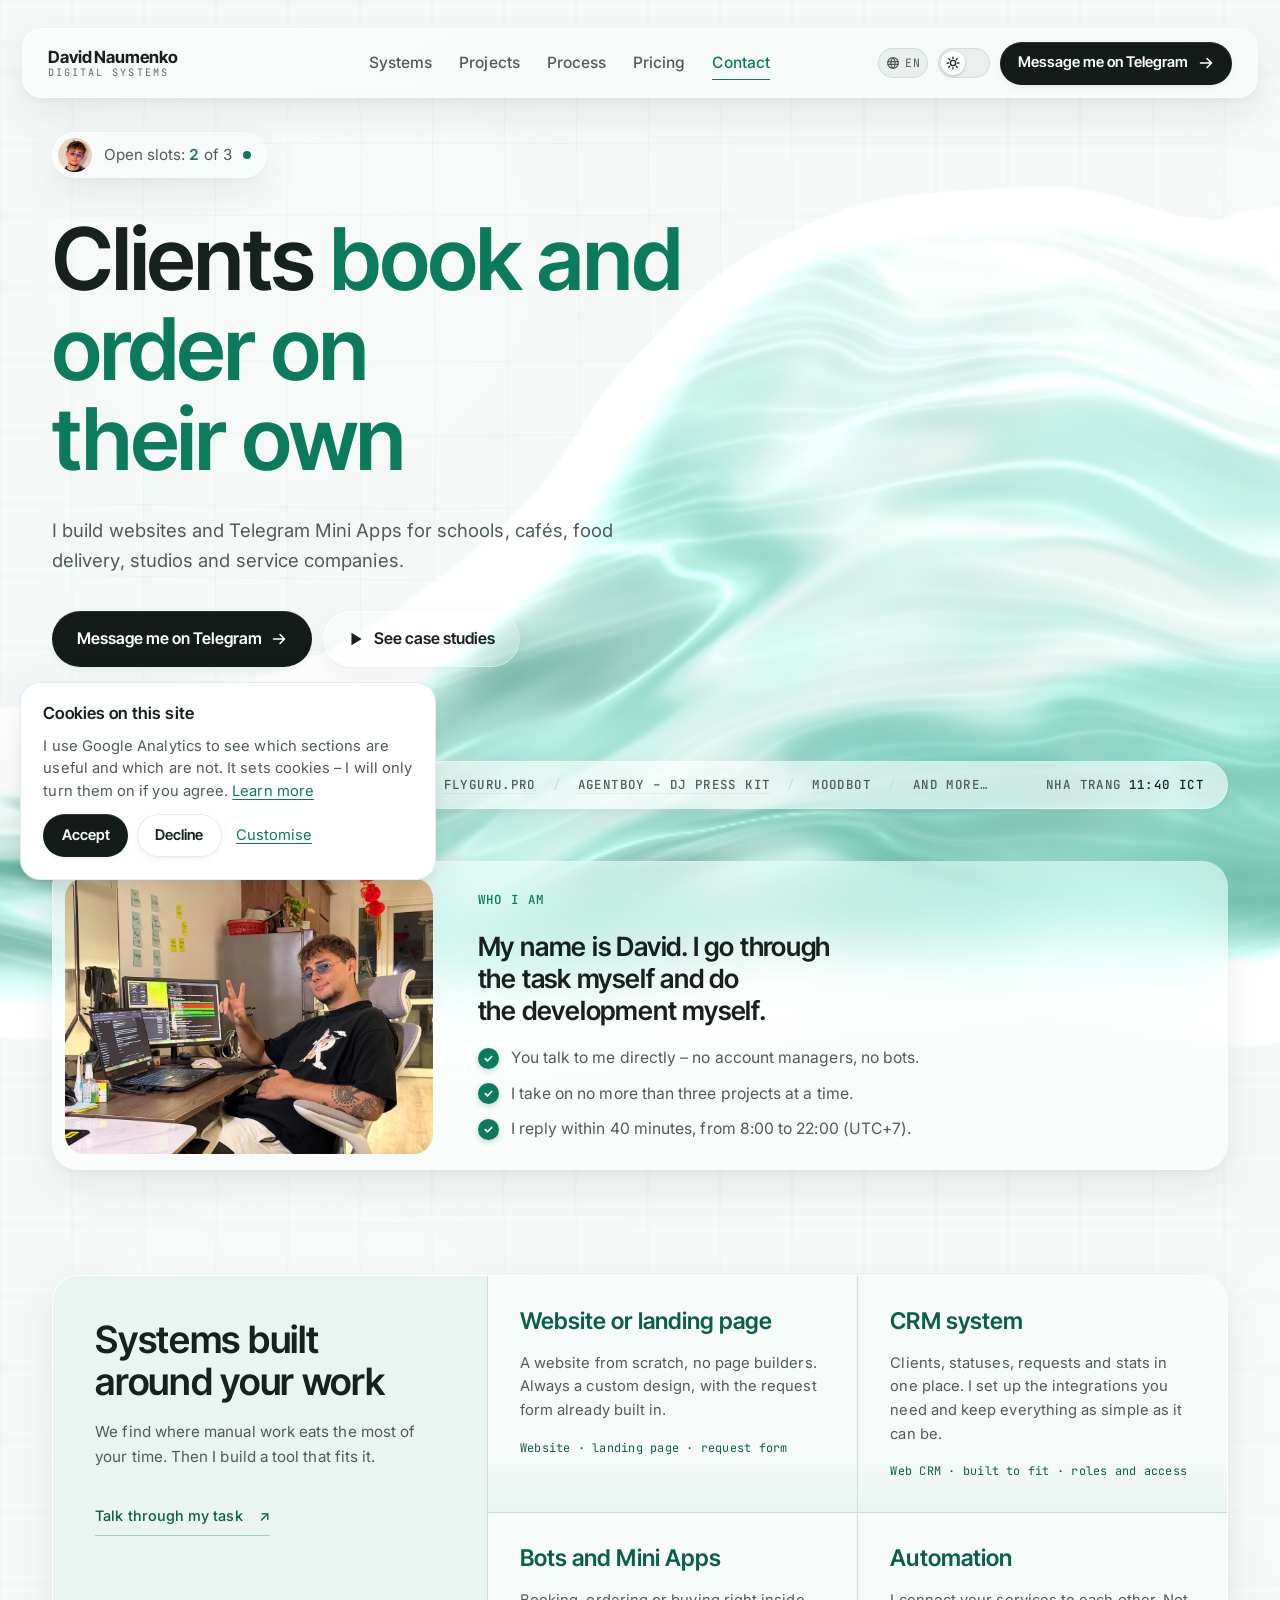
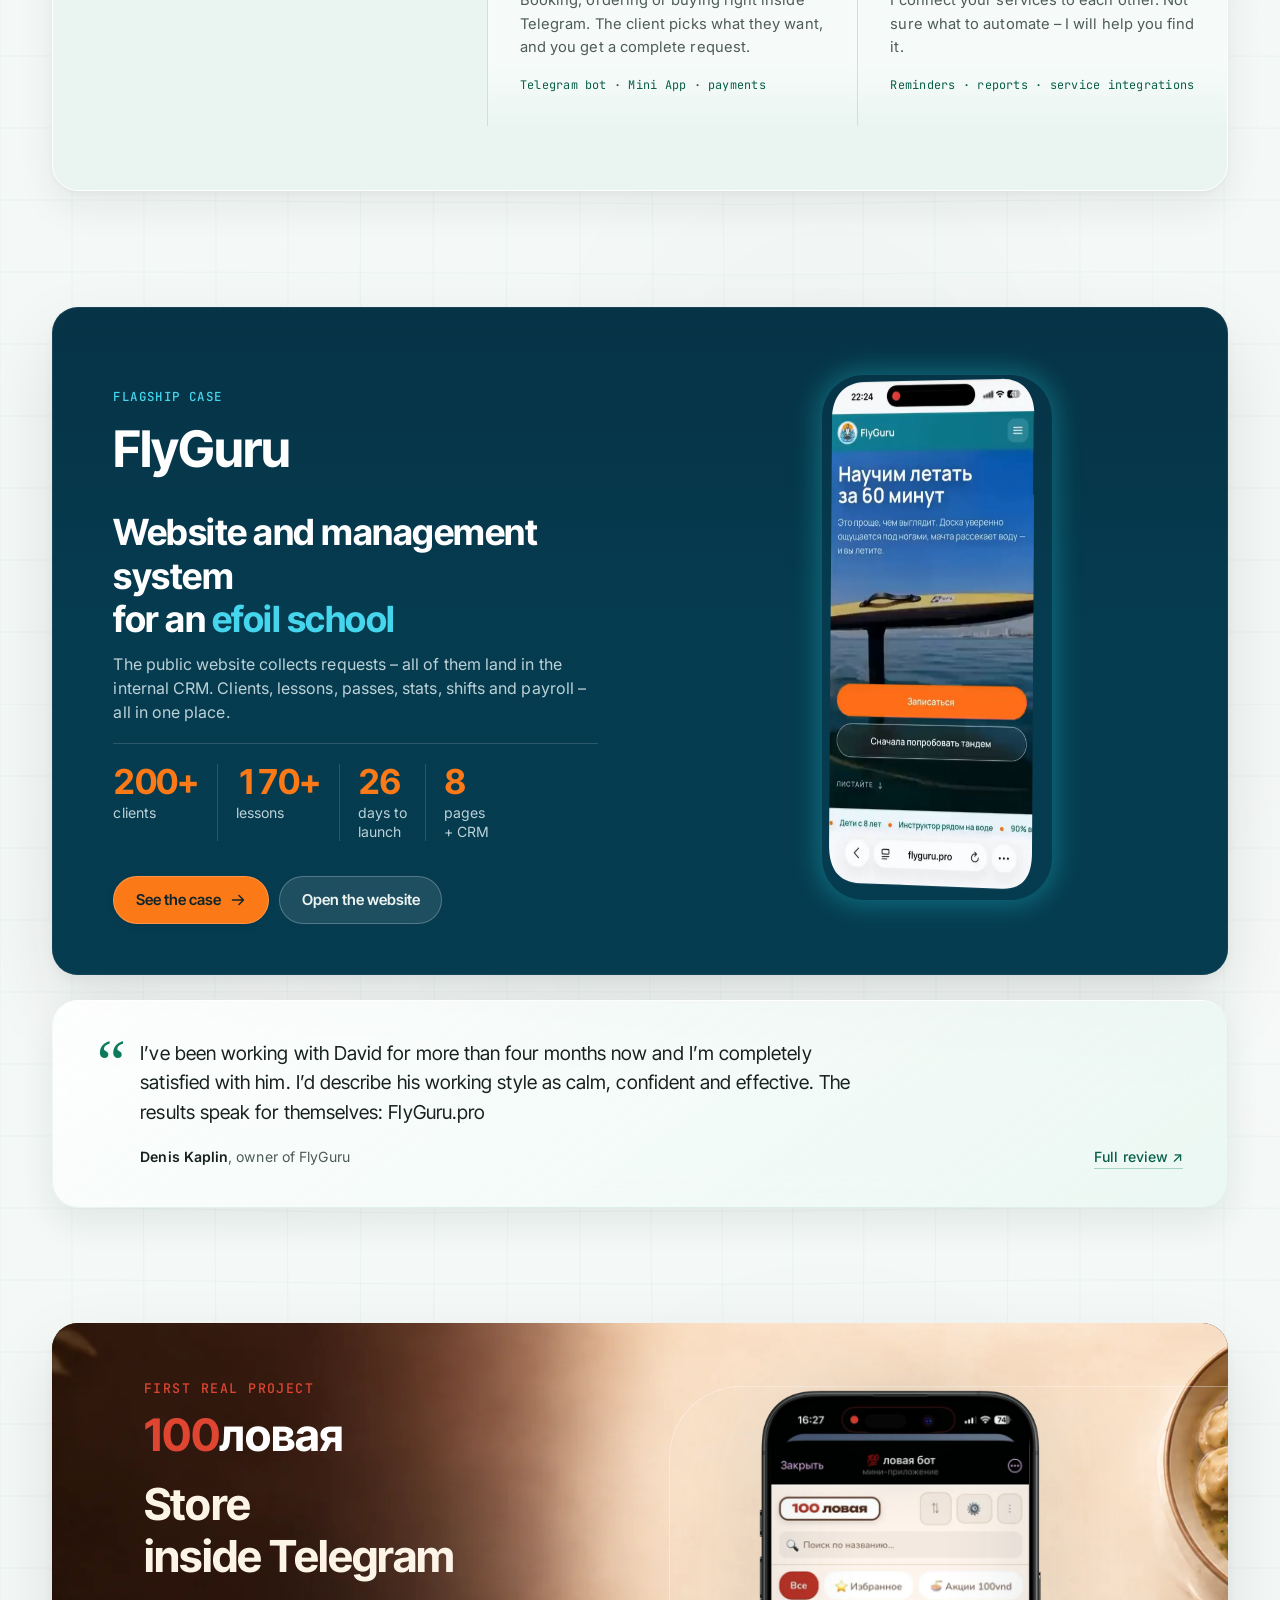
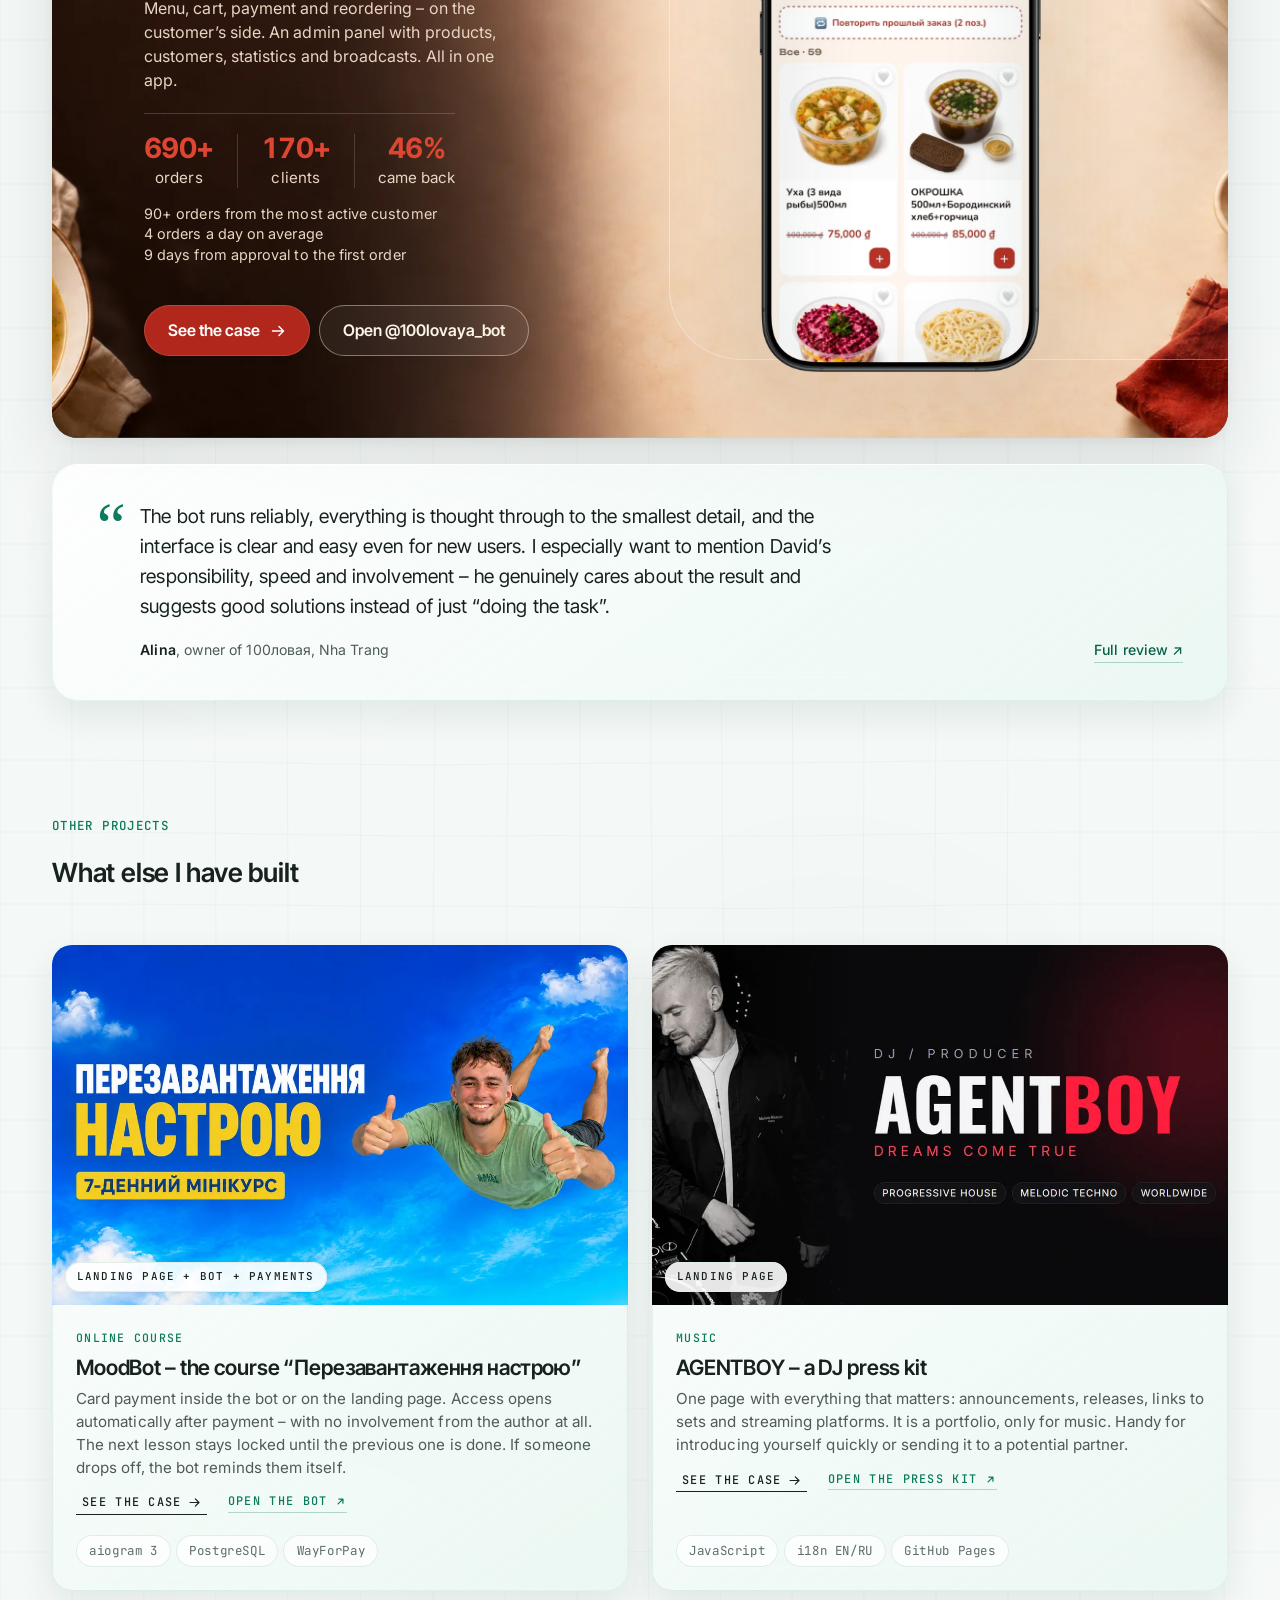
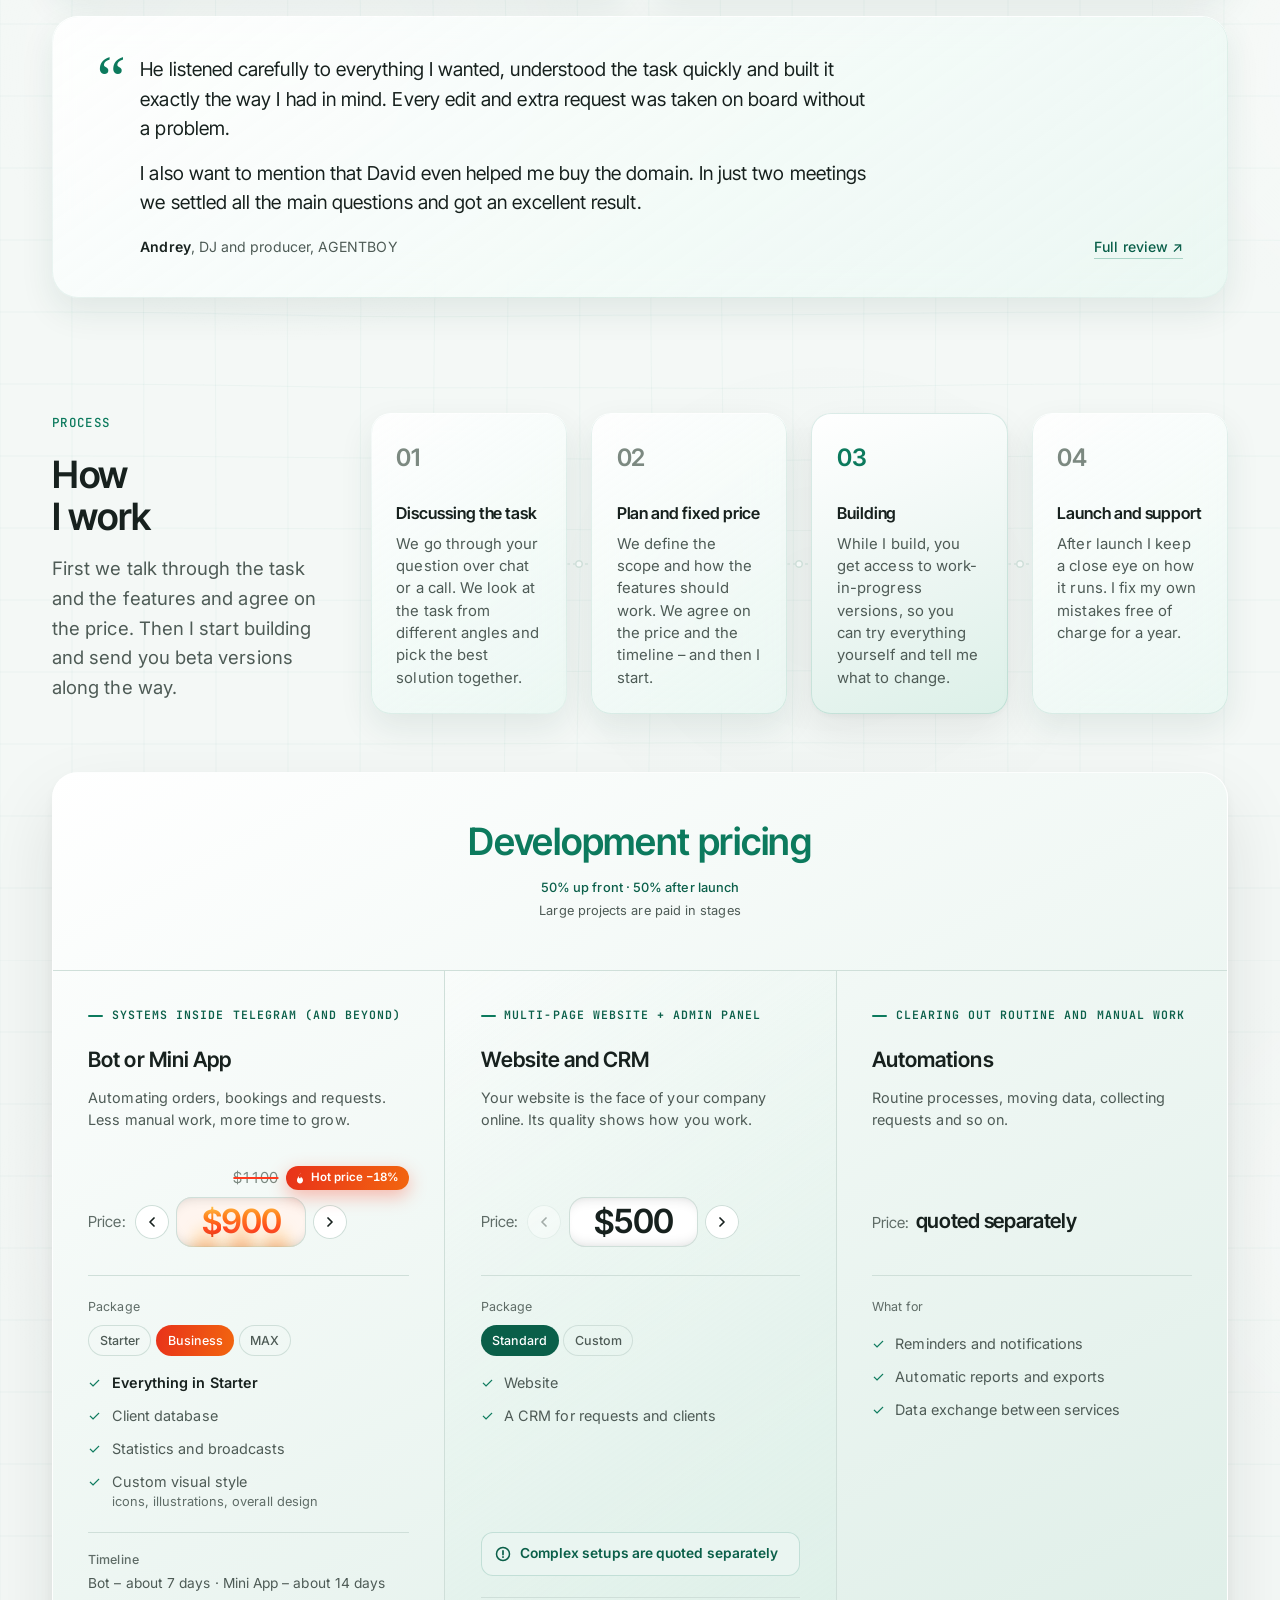
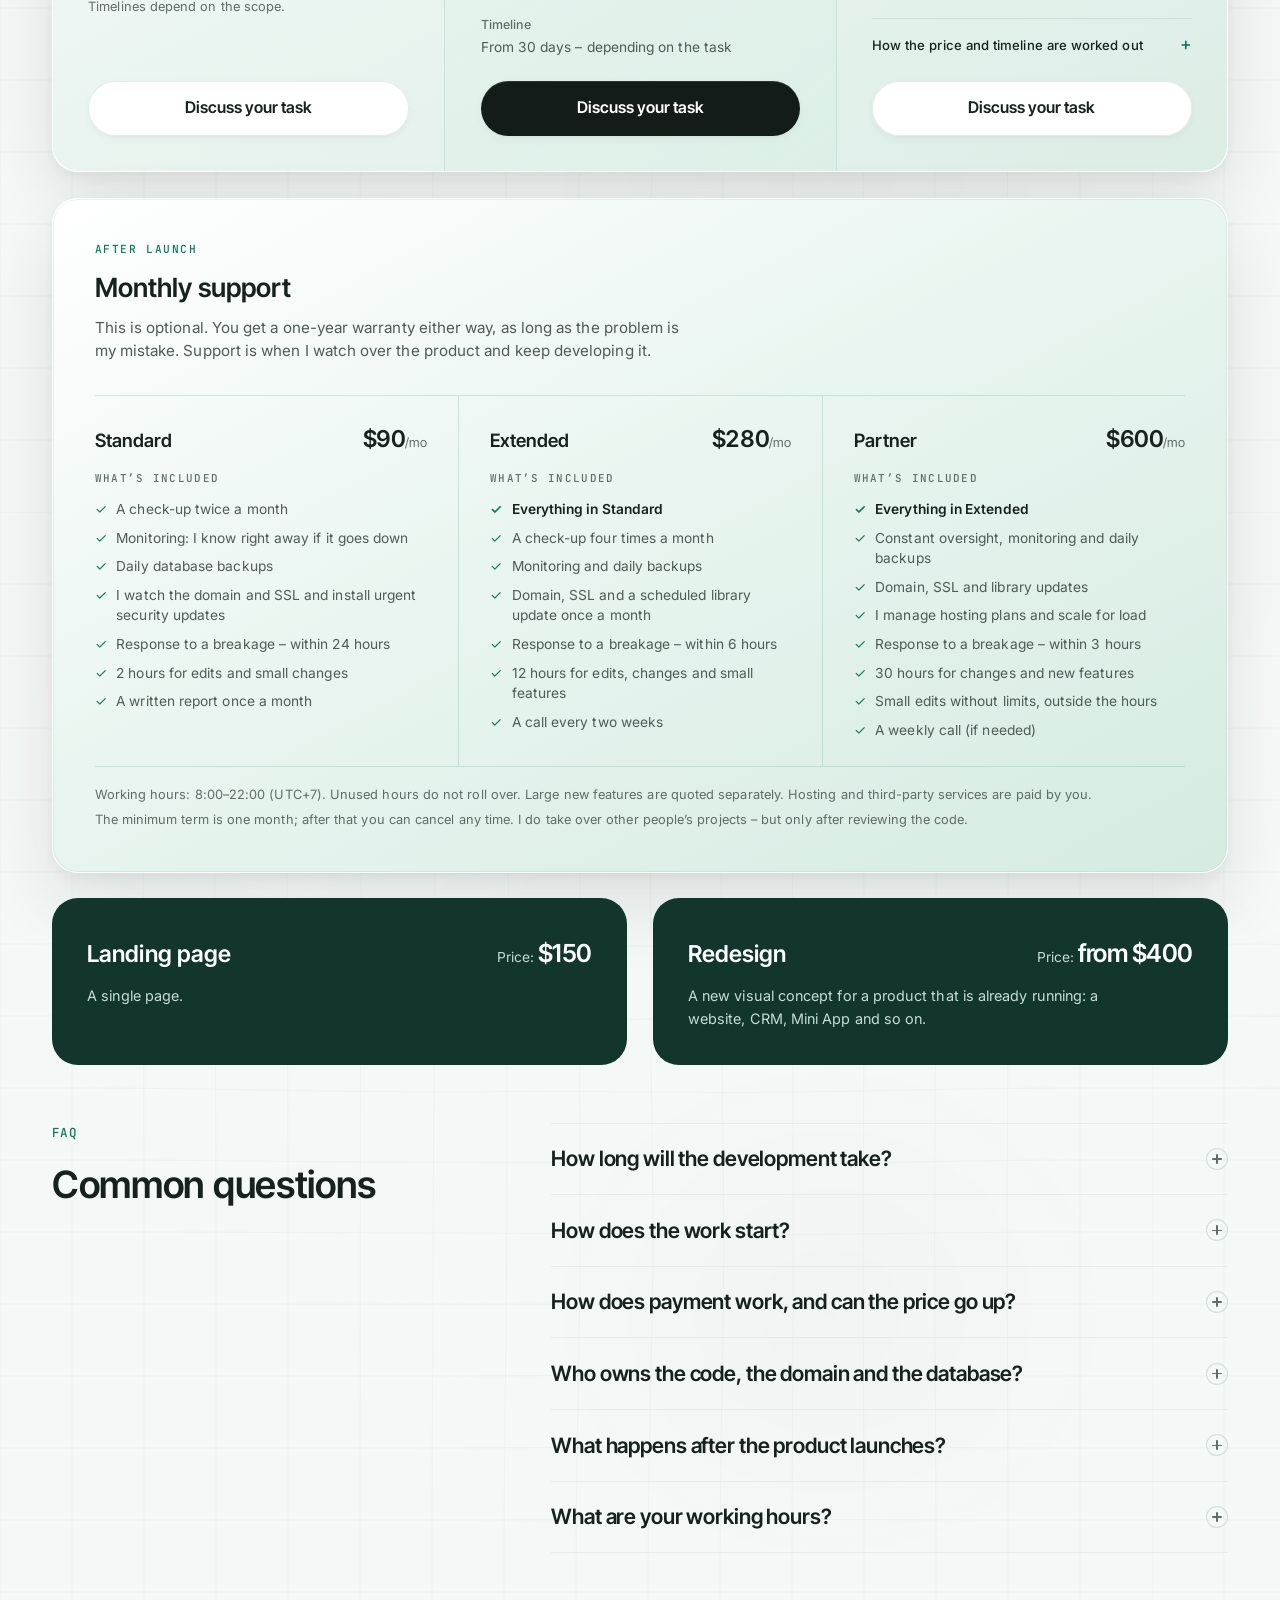
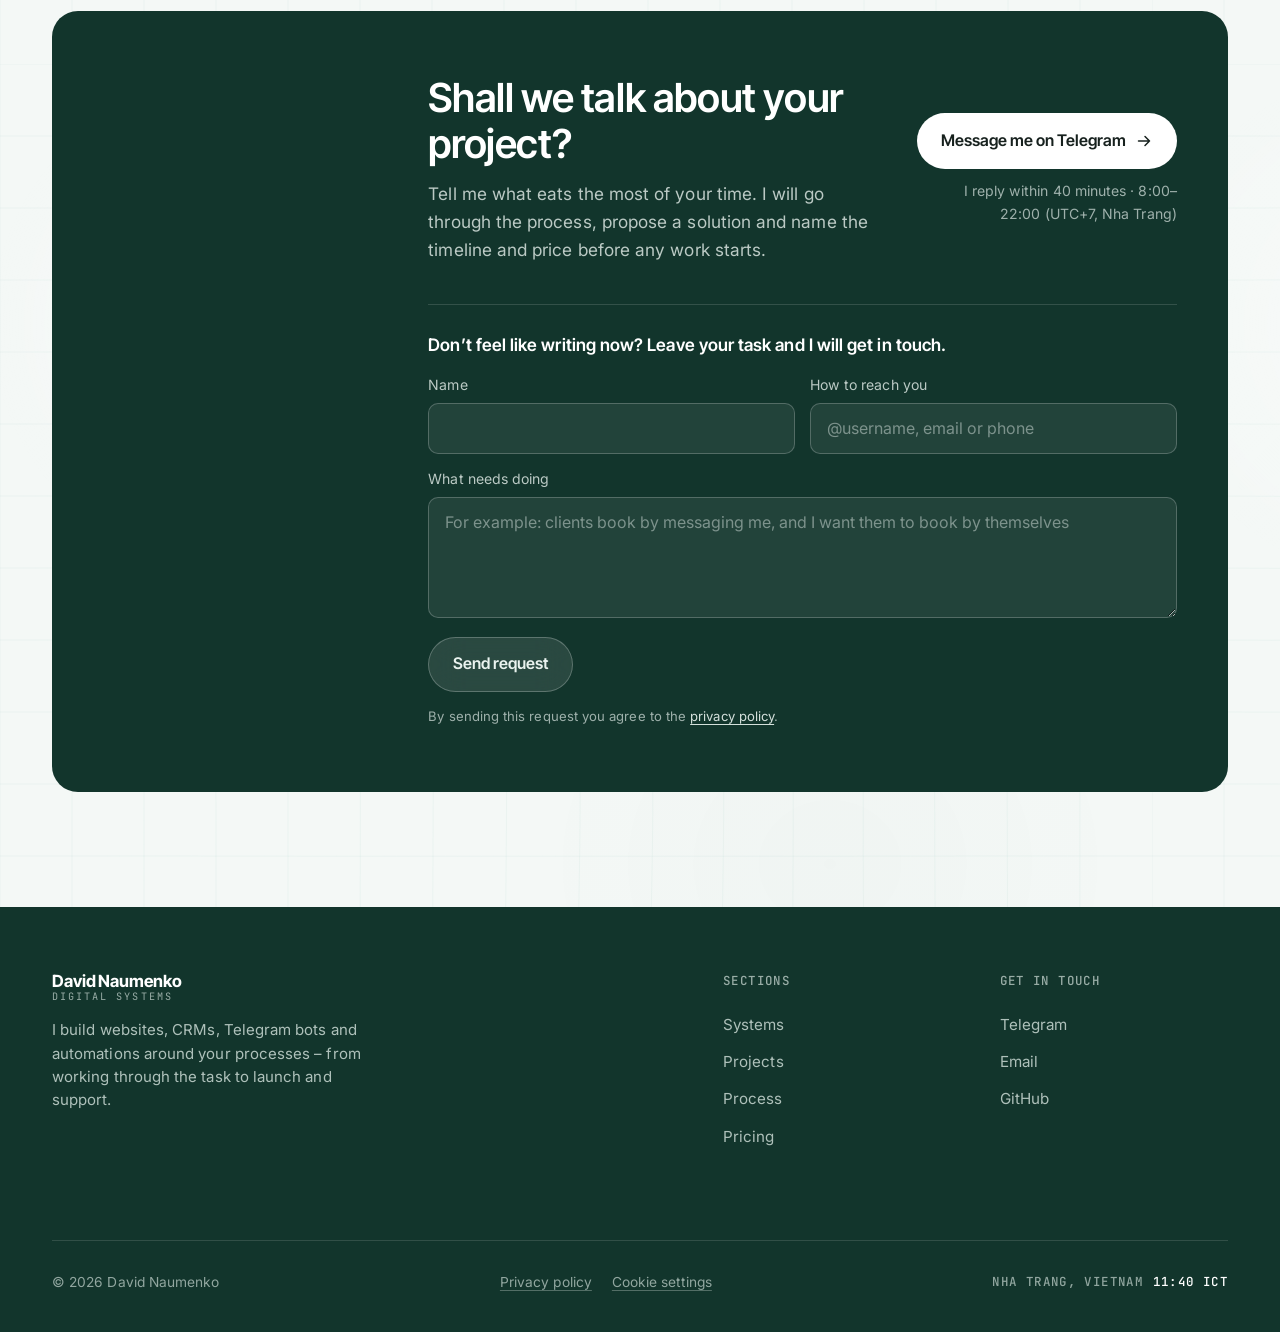
==== en/index.html @ 1d6c26da "Add pricing link under hero buttons Co-Authored-By: Claude Opus 5.5 <noreply@anthropic.com>" ====
<!doctype html>
<!-- Страница собрана автоматически: node build.js.
     Править надо index.html (вёрстка и русский текст) и i18n/en.json (перевод),
     а не этот файл – следующая сборка перезапишет его. -->
<html lang="en">
<head>
<meta charset="utf-8">
<meta name="viewport" content="width=device-width, initial-scale=1">
<title>David Naumenko – digital products and systems built around your work</title>
<meta name="description" content="Clients book and order on their own: I build websites and Telegram Mini Apps for schools, cafés, food delivery, studios and service companies.">

<link rel="icon" type="image/png" sizes="32x32" href="/assets/img/favicon-32.png">
<link rel="icon" type="image/png" sizes="192x192" href="/assets/img/favicon-192.png">
<link rel="apple-touch-icon" href="/assets/img/apple-touch-icon.png">
<meta name="theme-color" content="#0C7A5D">
<!-- Тема ставится до первой отрисовки: выбор переключателя, если он был,
     иначе настройка системы. Позже – уже вспышка светлой страницы.
     Тот же скрипт стоит в privacy.html. -->
<script>
(function () {
  var s = null;
  try { s = localStorage.getItem('dn_scheme'); } catch (e) {}
  if (s !== 'light' && s !== 'dark') s = matchMedia('(prefers-color-scheme: dark)').matches ? 'dark' : 'light';
  document.documentElement.setAttribute('data-scheme', s);
  if (s === 'dark') document.querySelector('meta[name="theme-color"]').content = '#1E2334';
})();
</script>

<!-- превью ссылки в Telegram и соцсетях. Адреса обязаны быть абсолютными.
     Исходник картинки – documents/og/og-final.html (локально). Telegram
     кэширует превью – после замены картинки сбросить его через @WebpageBot. -->
<link rel="canonical" href="https://davidnaumenko.com/en/">
<!-- Версии страницы на других языках. Блок между метками i18n:alts
     собирает build.js по i18n/config.js; x-default ведёт на русскую. -->
<!-- i18n:alts -->
<link rel="alternate" hreflang="ru" href="https://davidnaumenko.com/">
<link rel="alternate" hreflang="uk" href="https://davidnaumenko.com/uk/">
<link rel="alternate" hreflang="en" href="https://davidnaumenko.com/en/">
<link rel="alternate" hreflang="x-default" href="https://davidnaumenko.com/">
<meta property="og:locale:alternate" content="ru_RU">
<meta property="og:locale:alternate" content="uk_UA">
<!-- /i18n:alts -->
<meta property="og:type" content="website">
<meta property="og:site_name" content="David Naumenko">
<meta property="og:locale" content="en_US">
<meta property="og:url" content="https://davidnaumenko.com/en/">
<meta property="og:title" content="David Naumenko – digital products and systems built around your work">
<meta property="og:description" content="Clients book and order on their own: I build websites and Telegram Mini Apps for schools, cafés, food delivery, studios and service companies.">
<meta property="og:image" content="https://davidnaumenko.com/assets/img/og.jpg">
<meta property="og:image:width" content="1200">
<meta property="og:image:height" content="630">
<meta property="og:image:alt" content="David Naumenko – custom solutions for your processes: screens of the FlyGuru CRM and the 100ловая Mini App">
<meta name="twitter:card" content="summary_large_image">

<link rel="preconnect" href="https://fonts.googleapis.com">
<link rel="preconnect" href="https://fonts.gstatic.com" crossorigin>
<link href="https://fonts.googleapis.com/css2?family=Inter+Tight:wght@500;600;700&family=Inter:wght@400;500;600&family=JetBrains+Mono:wght@400;500&display=swap" rel="stylesheet">
<link rel="stylesheet" href="/style.css">
</head>
<body>

<!-- вода первого экрана: WebGL, уходит вместе с hero -->
<canvas class="water water--hero" id="water-hero" aria-hidden="true"></canvas>

<a class="skip" href="#main">Skip to content</a>

<header class="header" id="header">
  <div class="header__inner">
    <a class="brand" href="#top">
      <span class="brand__name">David Naumenko</span>
      <span class="brand__role">digital systems</span>
    </a>

    <nav class="nav" aria-label="Main navigation">
      <a href="#solutions" class="nav__link">Systems</a>
      <a href="#work" class="nav__link">Projects</a>
      <a href="#process" class="nav__link">Process</a>
      <a href="#pricing" class="nav__link">Pricing</a>
      <a href="#contact" class="nav__link">Contact</a>
    </nav>

    <div class="header__actions">
      <!-- Язык сайта. Каждый язык – отдельная страница (/uk/, /en/), поэтому
           здесь обычные ссылки: переключатель работает и без JS. Список между
           метками i18n:langs собирает build.js по i18n/config.js – руками его
           не правят: добавьте язык в конфиг и прогоните `node build.js`. -->
      <details class="lang" data-lang>
        <summary class="lang__sum" aria-label="Site language">
          <svg class="lang__globe" viewBox="0 0 16 16" fill="none" aria-hidden="true"><circle cx="8" cy="8" r="6.1" stroke="currentColor" stroke-width="1.4"/><path d="M8 1.9c1.6 1.7 2.5 3.8 2.5 6.1S9.6 12.4 8 14.1C6.4 12.4 5.5 10.3 5.5 8S6.4 3.6 8 1.9Z" stroke="currentColor" stroke-width="1.4"/><path d="M2.3 6.4h11.4M2.3 9.6h11.4" stroke="currentColor" stroke-width="1.4" stroke-linecap="round"/></svg>
          <span class="lang__cur" data-lang-cur>EN</span>
        </summary>
        <ul class="lang__menu" role="list">
          <!-- i18n:langs -->
          <li><a class="lang__item" href="/" hreflang="ru" data-lang-to="ru"><b>RU</b>Русский</a></li>
          <li><a class="lang__item" href="/uk/" hreflang="uk" data-lang-to="uk"><b>UK</b>Українська</a></li>
          <li><a class="lang__item" href="/en/" hreflang="en" data-lang-to="en" aria-current="true"><b>EN</b>English</a></li>
          <li><a class="lang__item" href="/vi/" hreflang="vi" data-lang-to="vi"><b>VI</b>Tiếng Việt</a></li>
          <!-- /i18n:langs -->
        </ul>
      </details>
      <!-- Переключатель темы (script.js, «тема»): aria-pressed="true" – тёмная. -->
      <button class="scheme" type="button" aria-label="Dark theme" aria-pressed="false">
        <span class="scheme__knob" aria-hidden="true">
          <svg class="scheme__sun" viewBox="0 0 16 16" fill="none"><circle cx="8" cy="8" r="3" stroke="currentColor" stroke-width="1.5"/><path d="M8 1.2v1.6M8 13.2v1.6M1.2 8h1.6M13.2 8h1.6M3.2 3.2l1.1 1.1M11.7 11.7l1.1 1.1M3.2 12.8l1.1-1.1M11.7 4.3l1.1-1.1" stroke="currentColor" stroke-width="1.5" stroke-linecap="round"/></svg>
          <svg class="scheme__moon" viewBox="0 0 16 16" fill="none"><path d="M13.6 9.9A5.9 5.9 0 0 1 6.1 2.4a5.9 5.9 0 1 0 7.5 7.5Z" stroke="currentColor" stroke-width="1.5" stroke-linejoin="round"/></svg>
        </span>
      </button>
      <a href="https://t.me/davidnaumenko" class="btn btn--primary btn--sm" target="_blank" rel="noopener">
        Message me on Telegram
        <svg viewBox="0 0 16 16" fill="none" aria-hidden="true"><path d="M2.5 8h11m0 0L9 3.5M13.5 8L9 12.5" stroke="currentColor" stroke-width="1.5" stroke-linecap="round" stroke-linejoin="round"/></svg>
      </a>
      <button class="burger" type="button" aria-label="Menu" aria-expanded="false" aria-controls="sheet">
        <span></span><span></span>
      </button>
    </div>
  </div>
</header>

<div class="sheet" id="sheet" hidden>
  <nav class="sheet__nav" aria-label="Mobile navigation">
    <a href="#solutions">Systems</a>
    <a href="#work">Projects</a>
    <a href="#process">Process</a>
    <a href="#pricing">Pricing</a>
    <a href="#contact">Contact</a>
  </nav>
  <a href="https://t.me/davidnaumenko" class="btn btn--primary btn--block" target="_blank" rel="noopener">Message me on Telegram</a>
</div>

<main id="main">

<!-- ============================================================
     BLOCK 01 – HERO
     ============================================================ -->
<section class="hero" id="top">
  <div class="wrap hero__grid">

    <div class="hero__main">
      <div class="hero__status rise" style="--i:0">
        <!-- Свободные слоты. Обновляйте data-slots (3/2/1/0) и текст подписи.
             Атрибут задаёт цвет цифры и точки:
             3–2 – зелёный, 1 – оранжевый, 0 – красный. -->
        <span class="pill glass" data-slots="2">
          <img class="pill__ava" src="/assets/img/david-portrait.jpg" alt="David Naumenko" width="34" height="34" loading="eager">
          <span>Open slots: <b>2</b> of 3</span>
          <span class="pill__dot" aria-hidden="true"></span>
        </span>
      </div>

      <!-- заголовок: результат для клиента, подзаголовок: что делаю и для кого.
           Текст согласован Давидом 02.11.2026; при смене текста поправить meta и og:description. -->
      <h1 class="hero__title rise" style="--i:1">
        Clients <em>book and order on their&nbsp;own</em>
      </h1>

      <p class="hero__lead measure rise" style="--i:2">
        I build websites and Telegram Mini Apps for schools, cafés, food delivery, studios and service companies.
      </p>

      <div class="hero__cta rise" style="--i:3">
        <a href="https://t.me/davidnaumenko" class="btn btn--primary" target="_blank" rel="noopener">
          Message me on Telegram
          <svg viewBox="0 0 16 16" fill="none" aria-hidden="true"><path d="M2.5 8h11m0 0L9 3.5M13.5 8L9 12.5" stroke="currentColor" stroke-width="1.5" stroke-linecap="round" stroke-linejoin="round"/></svg>
        </a>
        <a href="#work" class="btn btn--ghost">
          <svg class="btn__play" viewBox="0 0 14 14" aria-hidden="true"><path d="M3 1.6l9 5.4-9 5.4V1.6z" fill="currentColor"/></svg>
          See case studies
        </a>
      </div>

      <p class="hero__price rise" style="--i:4"><a href="#pricing">Prices and timelines are listed on this site</a></p>

    </div>

    <!-- статус-рейл: список работающих сейчас проектов и живые часы Нячанга.
         Название проекта открывает окно его кейса (data-case), href – запасной
         путь без скрипта. -->
    <div class="rail rise" style="--i:4">
      <div class="rail__inner glass">
        <span class="rail__live">
          <span class="rail__dot" aria-hidden="true"></span>
          Active projects
        </span>
        <span class="rail__sep" aria-hidden="true">/</span>
        <a class="rail__item rail__val rail__link" href="#case-100lovaya" data-case="100lovaya">100ловая Mini App</a>
        <span class="rail__sep" aria-hidden="true">/</span>
        <a class="rail__item rail__val rail__link" href="#case-flyguru" data-case="flyguru">flyguru.pro</a>
        <span class="rail__sep" aria-hidden="true">/</span>
        <a class="rail__item rail__val rail__link" href="#case-agentboy" data-case="agentboy">AgentBoy – DJ Press Kit</a>
        <span class="rail__sep" aria-hidden="true">/</span>
        <a class="rail__item rail__val rail__link" href="#case-mood" data-case="mood">MoodBot</a>
        <span class="rail__sep" aria-hidden="true">/</span>
        <a class="rail__item rail__link" href="#works">and more…</a>
        <span class="rail__item rail__time">Nha Trang<span class="rail__val rail__clock" data-clock>–</span></span>
      </div>
    </div>

  </div>
</section>

<!-- ============================================================
     BLOCK 02 – КТО ДЕЛАЕТ
     Короткий блок доверия между hero и первым кейсом: кто ведёт
     проект и почему слотов мало. Не биография – читается за 5–10 секунд.
     ============================================================ -->
<section class="author">
  <div class="wrap">
    <div class="author__card glass glass--solid reveal">
      <div class="author__photo">
        <img src="/assets/img/david-desk.webp"
             alt="David at his desk: a laptop, a monitor with code, sticky notes with project tasks"
             width="1080" height="810" loading="lazy" decoding="async">
      </div>
      <div class="author__text">
        <p class="label mono">Who I am</p>
        <h2 class="h2 h2--sm author__h">My name is David. I&nbsp;go through the task myself and&nbsp;do the development myself.</h2>
        <ul class="author__list" role="list">
          <li><span class="tick" aria-hidden="true"><svg viewBox="0 0 12 12" fill="none"><path d="M2.5 6.2l2.3 2.3L9.5 3.8" stroke="currentColor" stroke-width="1.8" stroke-linecap="round" stroke-linejoin="round"/></svg></span>You talk to me directly – no account managers, no bots.</li>
          <li><span class="tick" aria-hidden="true"><svg viewBox="0 0 12 12" fill="none"><path d="M2.5 6.2l2.3 2.3L9.5 3.8" stroke="currentColor" stroke-width="1.8" stroke-linecap="round" stroke-linejoin="round"/></svg></span>I take on no more than three projects at a time.</li>
          <li><span class="tick" aria-hidden="true"><svg viewBox="0 0 12 12" fill="none"><path d="M2.5 6.2l2.3 2.3L9.5 3.8" stroke="currentColor" stroke-width="1.8" stroke-linecap="round" stroke-linejoin="round"/></svg></span>I reply within 40&nbsp;minutes, from&nbsp;8:00 to&nbsp;22:00 (UTC+7).</li>
        </ul>
      </div>
    </div>
  </div>
</section>

<!-- ============================================================
     BLOCK 03 – СИСТЕМЫ
     ============================================================ -->
<section class="solutions" id="solutions">
  <div class="wrap">
    <div class="solutions__panel">
      <canvas class="water water--accent solutions__water" data-flow="basin" aria-hidden="true"></canvas>
      <header class="solutions__head reveal">
        <h2 class="h2">Systems built around your work</h2>
        <p class="solutions__intro">We find where manual work eats the most of your time. Then I build a tool that fits it.</p>
        <a href="https://t.me/davidnaumenko" class="solutions__link" target="_blank" rel="noopener">Talk through my task <span aria-hidden="true">↗</span></a>
      </header>
      <div class="sol">
        <article class="sol__card reveal">
          <h3 class="sol__h">Website or landing page</h3>
          <p>A website from scratch, no page builders. Always a custom design, with the request form already built in.</p>
          <p class="sol__how">Website&nbsp;· landing&nbsp;page&nbsp;· request&nbsp;form</p>
        </article>
        <article class="sol__card reveal">
          <h3 class="sol__h">CRM system</h3>
          <p>Clients, statuses, requests and stats in one place. I set up the integrations you need and keep everything as simple as it can be.</p>
          <p class="sol__how">Web&nbsp;CRM&nbsp;· built&nbsp;to&nbsp;fit&nbsp;· roles&nbsp;and&nbsp;access</p>
        </article>
        <article class="sol__card reveal">
          <h3 class="sol__h">Bots and Mini Apps</h3>
          <p>Booking, ordering or buying right inside Telegram. The client picks what they want, and you get a complete request.</p>
          <p class="sol__how">Telegram&nbsp;bot&nbsp;· Mini&nbsp;App&nbsp;· payments</p>
        </article>
        <article class="sol__card reveal">
          <h3 class="sol__h">Automation</h3>
          <p>I connect your services to each other. Not sure what to automate – I will help you find it.</p>
          <p class="sol__how">Reminders&nbsp;· reports&nbsp;· service&nbsp;integrations</p>
        </article>
      </div>
      <p class="sol__note reveal">These tools can work as one system: the website takes the request, the CRM saves the client, the bot sends the notification. <a href="#pricing">See pricing <span aria-hidden="true">↗</span></a></p>
    </div>
  </div>
</section>

<!-- ============================================================
     BLOCK 04 – FLAGSHIP
     ============================================================ -->
<section class="flagship" id="work">
  <div class="wrap">

    <!-- Кейс одной карточкой-героем: фото воды клиента на фон, 3D-мокап
         телефона справа. Мокап – PNG с ДЫРКОЙ в альфе на месте экрана,
         поэтому видео лежит под ним и видно в вырезе; так же сделан
         плоский мокап в блоке 100ловой.
         Вырез не прямоугольник: телефон повёрнут по Y примерно на 29°,
         правая грань выше левой на 2.5%. Поэтому видео ставится не
         процентами, а гомографией – см. .fgh__screen в style.css. -->
    <article class="fgh case--flyguru reveal">
      <img class="fgh__bg" src="/assets/img/flyguru-hero-bg.webp" alt=""
           aria-hidden="true" width="1672" height="941" loading="lazy" decoding="async">
      <div class="fgh__scrim" aria-hidden="true"></div>

      <div class="fgh__text">
        <p class="label mono">Flagship case</p>
        <h2 class="fgh__title">FlyGuru</h2>
        <p class="fgh__sub">Website and management system <br>for an <em>efoil school</em></p>
        <p class="fgh__lead">
          The public website collects requests – all of them land in the internal CRM. Clients, lessons, passes, stats, shifts and payroll – all in one place.
        </p>

        <!-- клиенты и занятия – из боевой базы школы (Supabase); 26 дней – от первой
             строки кода (6 июля) до полного перехода школы на CRM (1 августа); 8 страниц сайта – со слов Давида.
             Подписи из двух слов переносятся вручную: иначе ширина колонки
             считается по всей строке и на 1024 цифры жмутся к разделителям -->
        <ul class="fgh__nums" role="list">
          <li class="fgh__stat"><span class="fgh__num">200+</span><span class="fgh__cap">clients</span></li>
          <li class="fgh__stat"><span class="fgh__num">170+</span><span class="fgh__cap">lessons</span></li>
          <li class="fgh__stat"><span class="fgh__num">26</span><span class="fgh__cap">days to <br>launch</span></li>
          <li class="fgh__stat"><span class="fgh__num">8</span><span class="fgh__cap">pages <br>+&nbsp;CRM</span></li>
        </ul>

        <!-- «Смотреть кейс» открывает окно кейса (шаблон ниже), «Нужна такая
             же система» переехала в само окно – туда, где интерес выше всего -->
        <div class="fgh__acts">
          <button type="button" class="btn btn--brand" data-case="flyguru">
            See the case
            <svg viewBox="0 0 16 16" fill="none" aria-hidden="true"><path d="M2.5 8h11m0 0L9 3.5M13.5 8L9 12.5" stroke="currentColor" stroke-width="1.5" stroke-linecap="round" stroke-linejoin="round"/></svg>
          </button>
          <a href="https://www.flyguru.pro" class="btn btn--on-dark" target="_blank" rel="noopener">Open the website</a>
        </div>
      </div>

      <div class="fgh__phone">
        <div class="fgh__stage">
          <!-- SVG-маски экрана и корпуса используют канву 1151×1366.
               Видео остаётся с запасом под рамкой; маска скругляет углы. -->
          <div class="fgh__screenclip">
            <video class="fgh__screen shot--video"
                   src="/assets/video/flyguru-hero.mp4"
                   poster="/assets/img/flyguru-hero-poster.webp"
                   autoplay muted loop playsinline preload="none"
                   aria-label="Screen recording of flyguru.pro on a phone"></video>
          </div>
          <img class="fgh__frame" src="/assets/img/iphone-3d.webp" alt=""
               aria-hidden="true" width="1151" height="1366" loading="lazy" decoding="async">
          <button type="button" class="fgh__open" data-case="flyguru" tabindex="-1" aria-hidden="true"></button>
        </div>
      </div>
    </article>

    <!-- Отзыв владельца FlyGuru – дословно, целиком
         (исходник photo_video/flyguru_отзыв.png, скрин – по ссылке). -->
    <figure class="review glass glass--plate reveal">
      <blockquote class="review__text">
        <p>I’ve been working with David for more than four months now and I’m completely satisfied with him. I’d describe his working style as calm, confident and effective. The results speak for themselves: FlyGuru.pro</p>
      </blockquote>
      <figcaption class="review__who">
        <span><strong>Denis Kaplin</strong>, owner of FlyGuru</span>
        <a href="/assets/img/reviews/flyguru-review.webp" class="review__src" target="_blank" rel="noopener">Full review <span aria-hidden="true">↗</span></a>
      </figcaption>
    </figure>

    <!-- Окно кейса FlyGuru. Тексты – documents/текст под кейсы.txt (16.09.2026), цифры:
         около 174 занятий на 12.09.2026 (со слов Давида), 200+ клиентов на 17.10.2026 (со слов Давида).
         Подписи к скринам: название экрана всегда, описание – только если оно
         про важную функцию, а не пересказ того, что и так видно на кадре. -->
    <template id="case-flyguru" data-theme="flyguru">
      <div class="cv__id">
        <h2 class="cv__title" id="cv-title-flyguru">FlyGuru</h2>
        <p class="cv__sub">Website and CRM for an efoil school in Nha Trang</p>
      </div>

      <section class="cv__gal" aria-label="Project screens">
        <div class="cv__track">
      <figure class="cv__slide" data-chapter="Website">
        <picture>
          <img src="/assets/img/cases/flyguru/home-phone.webp" width="900" height="1957" alt="The flyguru.pro home page on a phone" loading="lazy" decoding="async">
        </picture>
        <figcaption><b>Home</b>The booking button stays at the bottom, under your thumb.</figcaption>
      </figure>
      <figure class="cv__slide" data-chapter="Website">
        <picture>
          <img src="/assets/img/cases/flyguru/learn-phone.webp" width="900" height="1957" alt="The lessons page on a phone" loading="lazy" decoding="async">
        </picture>
        <figcaption><b>Lessons</b></figcaption>
      </figure>
      <figure class="cv__slide" data-chapter="Website">
        <picture>
          <img src="/assets/img/cases/flyguru/lesson-steps-pc.webp" width="1892" height="860" alt="The “Lesson step by step” section on desktop" loading="lazy" decoding="async">
        </picture>
        <figcaption><b>Lessons</b></figcaption>
      </figure>
      <figure class="cv__slide" data-chapter="Website">
        <picture>
          <source media="(max-width: 859px)" srcset="/assets/img/cases/flyguru/prices-phone.webp" width="900" height="1957">
          <img src="/assets/img/cases/flyguru/prices-pc.webp" width="1892" height="862" alt="The price list on desktop" loading="lazy" decoding="async">
        </picture>
        <figcaption><b>Price list</b>An agent’s referral discount shows right in the price.</figcaption>
      </figure>
      <figure class="cv__slide" data-chapter="Website">
        <picture>
          <img src="/assets/img/cases/flyguru/shop-pc.webp" width="1897" height="862" alt="The shop section and the FAQ" loading="lazy" decoding="async">
        </picture>
        <figcaption><b>Home: shop and FAQ</b></figcaption>
      </figure>
      <figure class="cv__slide" data-chapter="Website">
        <picture>
          <img src="/assets/img/cases/flyguru/booking-phone.webp" width="900" height="1957" alt="The booking form on a phone" loading="lazy" decoding="async">
        </picture>
        <figcaption><b>Booking</b>The request lands in the dashboard and in the Telegram bot.</figcaption>
      </figure>
      <figure class="cv__slide" data-chapter="CRM">
        <picture>
          <img src="/assets/img/cases/flyguru/menu-phone.webp" width="900" height="1957" alt="The CRM section menu on a phone" loading="lazy" decoding="async">
        </picture>
        <figcaption><b>Sections of the system</b>Requests, clients, calendar, passes, certificates, stats, payroll and expenses – in one menu.</figcaption>
      </figure>
      <figure class="cv__slide" data-chapter="CRM">
        <picture>
          <source media="(max-width: 859px)" srcset="/assets/img/cases/flyguru/clients-phone.webp" width="900" height="1957">
          <img src="/assets/img/cases/flyguru/clients-pc.webp" width="1892" height="862" alt="The client list in the CRM" loading="lazy" decoding="async">
        </picture>
        <figcaption><b>Clients</b>A database with search and sorting by number of lessons, spending, last visit and age.</figcaption>
      </figure>
      <figure class="cv__slide" data-chapter="CRM">
        <picture>
          <source media="(max-width: 859px)" srcset="/assets/img/cases/flyguru/calendar-phone.webp" width="900" height="1957">
          <img src="/assets/img/cases/flyguru/calendar-pc.webp" width="1892" height="862" alt="The calendar of shifts and bookings" loading="lazy" decoding="async">
        </picture>
        <figcaption><b>Calendar</b>Shifts and bookings by day. Click a day to see who works and who is booked.</figcaption>
      </figure>
      <figure class="cv__slide" data-chapter="CRM">
        <picture>
          <source media="(max-width: 859px)" srcset="/assets/img/cases/flyguru/sessions-phone.webp" width="900" height="1957">
          <img src="/assets/img/cases/flyguru/sessions-pc.webp" width="1892" height="856" alt="The lesson list in the CRM" loading="lazy" decoding="async">
        </picture>
        <figcaption><b>Lessons</b>Every ride: client, service, time and payment. Payroll is calculated from these records.</figcaption>
      </figure>
      <figure class="cv__slide" data-chapter="CRM">
        <picture>
          <img src="/assets/img/cases/flyguru/subscriptions-phone.webp" width="900" height="1957" alt="Passes in the CRM on a phone" loading="lazy" decoding="async">
        </picture>
        <figcaption><b>Passes</b>How many minutes were paid for and when. The balance goes down after every ride.</figcaption>
      </figure>
      <figure class="cv__slide" data-chapter="CRM">
        <picture>
          <source media="(max-width: 859px)" srcset="/assets/img/cases/flyguru/salary-phone.webp" width="900" height="1957">
          <img src="/assets/img/cases/flyguru/salary-pc.webp" width="1892" height="861" alt="Staff payroll calculation" loading="lazy" decoding="async">
        </picture>
        <figcaption><b>Payroll</b>What each person earned over a period and what is still owed. “How this was calculated” opens the formula.</figcaption>
      </figure>
      <figure class="cv__slide" data-chapter="CRM">
        <picture>
          <img src="/assets/img/cases/flyguru/payouts-phone.webp" width="900" height="1957" alt="Payout history on a phone" loading="lazy" decoding="async">
        </picture>
        <figcaption><b>Payout history</b>Who was paid, how much and when – instead of a separate notebook.</figcaption>
      </figure>
      <figure class="cv__slide" data-chapter="CRM">
        <picture>
          <img src="/assets/img/cases/flyguru/stats-pc.webp" width="1896" height="861" alt="School statistics" loading="lazy" decoding="async">
        </picture>
        <figcaption><b>Statistics</b>Revenue by day and category, top services, instructor workload and request statuses.</figcaption>
      </figure>
      <figure class="cv__slide" data-chapter="CRM">
        <picture>
          <img src="/assets/img/cases/flyguru/report-pc.webp" width="1892" height="861" alt="A period report with export" loading="lazy" decoding="async">
        </picture>
        <figcaption><b>Period report</b>Revenue and cash on hand for any period, with a list of visits exported to Excel.</figcaption>
      </figure>
        </div>
      </section>

      <nav class="cv__go" aria-label="The project live">
        <a class="cv__golink cv__golink--main" href="https://www.flyguru.pro" target="_blank" rel="noopener">Open flyguru.pro <svg viewBox="0 0 16 16" fill="none" aria-hidden="true"><path d="M5 11 11 5m0 0H6m5 0v5" stroke="currentColor" stroke-width="1.5" stroke-linecap="round" stroke-linejoin="round"/></svg></a>
        <p class="cv__gonote">The code belongs to the school, so it stays private</p>
      </nav>

      <section class="cv__info" aria-label="About the project">
        <ul class="cv__nums" role="list">
          <li><b>200+</b><span>clients in the school’s database</span></li>
          <li><b>170+</b><span>lessons recorded in the system</span></li>
          <li><b>26</b><span>days from the first line of code to live use</span></li>
          <li><b>4</b><span>dashboards: admin, instructor, mechanic, SMM</span></li>
        </ul>

        <div class="cv__grid">
          <div>
            <h3 class="cv__h mono">The client’s task</h3>
            <p class="cv__lead">The school needed a website that would bring in requests. They also wanted a CRM to stop keeping records by hand in a logbook.</p>
            <p>The owner wanted one place to see requests, instructor pay, minutes left on passes, statistics and cash on hand.</p>
          </div>

          <div>
            <h3 class="cv__h mono">What was built</h3>
            <ul class="cv__list" role="list">
              <li>Website: lessons, tandem, club, price list, reviews, contacts with a map</li>
              <li>Requests from the website land in the dashboard and in a Telegram bot</li>
              <li>4 dashboards: admin, instructor, mechanic, SMM</li>
              <li>Opening and closing a shift with a photo</li>
              <li>Passes with a minute balance and an expiry date</li>
              <li>Statistics: payroll, expenses, cash, most popular services</li>
              <li>Referral links for agents</li>
              <li>Statistics export to Excel</li>
            </ul>
          </div>

          <div class="cv__facts">
            <div>
              <h3 class="cv__h mono">Timeline</h3>
              <ol class="cv__time" role="list">
                <li><time datetime="2026-07-06">6 July 2026</time>first line of code</li>
                <li><time datetime="2026-08-01">1 August 2026</time>the school fully moved to the new CRM, the website is live</li>
              </ol>
            </div>
            <div>
              <h3 class="cv__h mono">Stack</h3>
              <ul class="cv__stack" role="list">
                <li>Next.js 16</li><li>React 19</li><li>TypeScript</li><li>Supabase · Postgres</li>
                <li>Tailwind CSS</li><li>Vercel</li><li>Telegram Bot API</li>
              </ul>
            </div>
          </div>
        </div>
      </section>

      <div class="cv__end">
        <div class="cv__endin">
          <p>Want a website or CRM like this?</p>
          <div class="cv__endacts">
            <a href="https://t.me/davidnaumenko" class="btn cv__talk" target="_blank" rel="noopener">Discuss a project <svg viewBox="0 0 16 16" fill="none" aria-hidden="true"><path d="M2.5 8h11m0 0L9 3.5M13.5 8L9 12.5" stroke="currentColor" stroke-width="1.5" stroke-linecap="round" stroke-linejoin="round"/></svg></a>
          </div>
        </div>
      </div>
    </template>

  </div>
</section>

<!-- ============================================================
     BLOCK 05 – КЕЙС «100ЛОВАЯ»
     Проект для клиента: магазин кафе «Столовая» в Нячанге (под блоком –
     отзыв владельца). Цифры – из боевой базы продукта. Блок тёмный
     и крупный – это самое сильное доказательство на странице.

     Собран той же карточкой-героем, что и кейс FlyGuru, но по своему
     макету: фон – предметная съёмка кухни, тёмная слева под текст и
     светлая справа под телефон, плоский мокап стоит на бледной плите.
     ============================================================ -->
<section class="product" id="product">
  <div class="wrap">

    <article class="p100 reveal">
      <img class="p100__bg" src="/assets/img/100lovaya-hero-bg.webp" alt=""
           aria-hidden="true" width="1715" height="911" loading="lazy" decoding="async">
      <div class="p100__scrim" aria-hidden="true"></div>
      <div class="p100__plate" aria-hidden="true"></div>

      <div class="p100__text">
        <p class="label mono">First real project</p>

        <h2 class="p100__h">
          <span class="p100__logo"><span class="p100__logo-num">100</span>ловая</span>
          <span class="p100__hl">Store <br>inside Telegram</span>
        </h2>

        <p class="p100__lead">
          Menu, cart, payment and reordering – on the customer’s side. An admin panel with products, customers, statistics and broadcasts. All in one app.
        </p>

        <!-- цифры из боевой базы продукта на 29.10.2026; первый живой заказ – 25 апреля 2026.
             Счётчик дней в проде убран по просьбе Давида 15.09.2026 -->
        <ul class="p100__nums" role="list">
          <li class="p100__stat"><span class="p100__num">690+</span><span class="p100__cap">orders</span></li>
          <li class="p100__stat"><span class="p100__num">170+</span><span class="p100__cap">clients</span></li>
          <li class="p100__stat"><span class="p100__num">46%</span><span class="p100__cap">came back</span></li>
        </ul>
        <!-- перенесено из верхнего proof-бара (master-plan, 1.3) -->
        <p class="p100__more">90+ orders from the most active customer <br>4&nbsp;orders a&nbsp;day on average <br>9 days from approval to the first&nbsp;order</p>

        <!-- «Хочу такой же продукт» переехала в окно кейса, как и у FlyGuru -->
        <div class="p100__acts">
          <button type="button" class="btn btn--brand" data-case="100lovaya">
            See the case
            <svg viewBox="0 0 16 16" fill="none" aria-hidden="true"><path d="M2.5 8h11m0 0L9 3.5M13.5 8L9 12.5" stroke="currentColor" stroke-width="1.5" stroke-linecap="round" stroke-linejoin="round"/></svg>
          </button>
          <a href="https://t.me/100lovaya_bot" class="btn btn--on-dark" target="_blank" rel="noopener">Open @100lovaya_bot</a>
        </div>
      </div>

      <div class="p100__phone">
        <!-- корпус – PNG с прозрачным экраном, запись лежит под ним и видна
             ровно в вырезе. Порядок в разметке обратный слоям: видео сначала,
             корпус поверх. Запись без звука, сама себя крутит, в поток страницы
             не лезет – playsinline держит её в рамке на iOS. -->
        <figure class="mock">
          <video class="mock__screen shot--video"
                 src="/assets/video/100lovaya.mp4"
                 poster="/assets/img/100lovaya-poster.webp"
                 autoplay muted loop playsinline preload="metadata"
                 aria-label="Screen recording of the 100ловая Mini App"></video>
          <img class="mock__body" src="/assets/img/iphone-16-pro-max.png"
               alt="" aria-hidden="true" width="388" height="800" loading="lazy">
          <button type="button" class="mock__open" data-case="100lovaya" tabindex="-1" aria-hidden="true"></button>
        </figure>
      </div>
    </article>

    <!-- Отзыв владельца – дословная выдержка из письменного отзыва
         (исходник photo_video/100lovaya_отзыв_1.png, целиком – по ссылке).
         Второй скрин переписки не публикуем: там «заказов пока мало». -->
    <figure class="review glass glass--plate reveal">
      <blockquote class="review__text">
        <p>The bot runs reliably, everything is thought through to the smallest detail, and the interface is clear and easy even for new users. I especially want to mention David’s responsibility, speed and involvement – he genuinely cares about the result and suggests good solutions instead of just “doing the task”.</p>
      </blockquote>
      <figcaption class="review__who">
        <span><strong>Alina</strong>, owner of 100ловая, Nha Trang</span>
        <a href="/assets/img/reviews/100lovaya-review.webp" class="review__src" target="_blank" rel="noopener">Full review <span aria-hidden="true">↗</span></a>
      </figcaption>
    </figure>

    <!-- Окно кейса 100ловой. Тексты – documents/текст под кейсы.txt (16.09.2026),
         цифры: боевая база 29.10.2026 (заказы, клиенты, повторные). На скрине «Статистика» снимок от 12.09 (586 заказов).
         Подписи к скринам – по тому же правилу, что у FlyGuru.
         data-start на «Панели владельца»: на ПК лента открывается с неё,
         чтобы слева от кадра стоял магазин, а не пустота. -->
    <template id="case-100lovaya" data-theme="100lovaya">
      <div class="cv__id">
        <h2 class="cv__title" id="cv-title-100lovaya"><span>100</span>ловая</h2>
        <p class="cv__sub">A Telegram store for a home kitchen in Nha Trang</p>
      </div>

      <section class="cv__gal" aria-label="Project screens">
        <div class="cv__track">
      <figure class="cv__slide" data-chapter="Store">
        <picture>
          <img src="/assets/img/cases/100lovaya/catalog.webp" width="900" height="1957" alt="The dish catalogue in the Mini App" loading="lazy" decoding="async">
        </picture>
        <figcaption><b>Catalogue</b>Repeat your last order with one tap.</figcaption>
      </figure>
      <figure class="cv__slide" data-chapter="Store">
        <picture>
          <img src="/assets/img/cases/100lovaya/product.webp" width="900" height="1957" alt="Dish page" loading="lazy" decoding="async">
        </picture>
        <figcaption><b>Dish page</b></figcaption>
      </figure>
      <figure class="cv__slide" data-chapter="Store">
        <picture>
          <img src="/assets/img/cases/100lovaya/cart.webp" width="900" height="1957" alt="Cart and checkout" loading="lazy" decoding="async">
        </picture>
        <figcaption><b>Cart and checkout</b>Contact and address are remembered for the next order.</figcaption>
      </figure>
      <figure class="cv__slide" data-chapter="Admin panel" data-start>
        <picture>
          <img src="/assets/img/cases/100lovaya/admin.webp" width="900" height="1957" alt="Owner’s panel" loading="lazy" decoding="async">
        </picture>
        <figcaption><b>Owner’s panel</b>In the same app as the store.</figcaption>
      </figure>
      <figure class="cv__slide" data-chapter="Admin panel">
        <picture>
          <img src="/assets/img/cases/100lovaya/admin-products.webp" width="900" height="1957" alt="The product list in the admin panel" loading="lazy" decoding="async">
        </picture>
        <figcaption><b>Products</b>The eye icon hides a dish from the menu with one tap.</figcaption>
      </figure>
      <figure class="cv__slide" data-chapter="Admin panel">
        <picture>
          <img src="/assets/img/cases/100lovaya/clients.webp" width="900" height="1957" alt="The customer database in the admin panel" loading="lazy" decoding="async">
        </picture>
        <figcaption><b>Clients</b></figcaption>
      </figure>
      <figure class="cv__slide" data-chapter="Admin panel">
        <picture>
          <img src="/assets/img/cases/100lovaya/stats.webp" width="850" height="1850" alt="Order statistics" loading="lazy" decoding="async">
        </picture>
        <figcaption><b>Statistics</b></figcaption>
      </figure>
      <figure class="cv__slide" data-chapter="Admin panel">
        <picture>
          <img src="/assets/img/cases/100lovaya/newsletter.webp" width="900" height="1957" alt="Broadcast to customers" loading="lazy" decoding="async">
        </picture>
        <figcaption><b>Broadcasts</b>With a preview before sending.</figcaption>
      </figure>
        </div>
      </section>

      <nav class="cv__go" aria-label="The project live">
        <a class="cv__golink cv__golink--main" href="https://t.me/100lovaya_bot" target="_blank" rel="noopener">Open @100lovaya_bot <svg viewBox="0 0 16 16" fill="none" aria-hidden="true"><path d="M5 11 11 5m0 0H6m5 0v5" stroke="currentColor" stroke-width="1.5" stroke-linecap="round" stroke-linejoin="round"/></svg></a>
        <p class="cv__gonote">The code is private</p>
      </nav>

      <section class="cv__info" aria-label="About the project">
        <ul class="cv__nums" role="list">
          <li><b>690+</b><span>orders through the app</span></li>
          <li><b>170+</b><span>clients</span></li>
          <li><b>46%</b><span>came back to order again</span></li>
          <li><b>9</b><span>days from the first line of code to the first order</span></li>
        </ul>

        <div class="cv__grid">
          <div>
            <h3 class="cv__h mono">The client’s task</h3>
            <p class="cv__lead">The client first wanted a food delivery bot. As we talked it through, we agreed together that a Mini App would be noticeably more convenient.</p>
            <p>An admin panel was part of the request too.</p>
          </div>

          <div>
            <h3 class="cv__h mono">What was built</h3>
            <ul class="cv__list" role="list">
              <li>A menu inside Telegram: photos, categories, search, sorting by price, favourites</li>
              <li>A cart with address, comment and payment choice; the address is remembered</li>
              <li>Order history and repeating the last order with one tap</li>
              <li>The order reaches the owner in Telegram with buttons: confirm, cancel, paid, delivered</li>
              <li>The customer gets a status at every step, plus the payment details</li>
              <li>30 minutes after delivery the bot asks how the order went and reminds about a review</li>
              <li>The admin panel lives in the same app: dishes, prices, discounts, tagged customers, statistics, broadcasts</li>
            </ul>
          </div>

          <div class="cv__facts">
            <div>
              <h3 class="cv__h mono">Timeline</h3>
              <ol class="cv__time" role="list">
                <li><time datetime="2026-04-16">16 April 2026</time>first line of code</li>
                <li><time datetime="2026-04-25">25 April 2026</time>first real order</li>
              </ol>
            </div>
            <div>
              <h3 class="cv__h mono">Stack</h3>
              <ul class="cv__stack" role="list">
                <li>Python</li><li>aiogram 3</li><li>FastAPI</li><li>PostgreSQL</li>
                <li>JavaScript, no frameworks</li><li>Telegram Mini Apps</li><li>Railway</li>
              </ul>
            </div>
          </div>
        </div>
      </section>

      <div class="cv__end">
        <div class="cv__endin">
          <p>Want your own store inside Telegram?</p>
          <div class="cv__endacts">
            <a href="https://t.me/davidnaumenko" class="btn cv__talk" target="_blank" rel="noopener">Discuss a project <svg viewBox="0 0 16 16" fill="none" aria-hidden="true"><path d="M2.5 8h11m0 0L9 3.5M13.5 8L9 12.5" stroke="currentColor" stroke-width="1.5" stroke-linecap="round" stroke-linejoin="round"/></svg></a>
          </div>
        </div>
      </div>
    </template>

  </div>
</section>

<!-- ============================================================
     BLOCK 06 – ДРУГИЕ ПРОЕКТЫ
     Намеренно мельче блоков 03 и 05: иерархия кейсов должна
     читаться с первого взгляда, а не из подписей.
     ============================================================ -->
<section class="works" id="works">
  <div class="wrap">
    <header class="sec-head measure">
      <p class="label mono reveal">Other projects</p>
      <h2 class="h2 h2--sm reveal">What else I have built</h2>
    </header>

    <div class="works__grid">
      <article class="work glass glass--plate reveal">
        <div class="shot work__shot">
          <img class="shot__media" src="/assets/img/moodbot-cover.webp"
               alt="Cover of the course “Перезавантаження настрою”"
               width="1100" height="688" loading="lazy" decoding="async">
          <button type="button" class="work__cover" data-case="mood" tabindex="-1" aria-hidden="true"><span class="work__count mono">Landing page + bot + payments</span></button>
        </div>
        <div class="work__body">
          <span class="work__kind mono">Online course</span>
          <h3 class="work__h">MoodBot – the course “Перезавантаження настрою”</h3>
          <p>Card payment inside the bot or on the landing page. Access opens automatically after payment – with no involvement from the author at all. The next lesson stays locked until the previous one is done. If someone drops off, the bot reminds them itself.</p>
          <!-- демо-бот, а не рабочий: рабочий платный, в демо можно пройти курс самому -->
          <div class="work__acts">
            <button type="button" class="work__link work__case mono" data-case="mood">
              See the case
              <svg viewBox="0 0 16 16" fill="none" aria-hidden="true"><path d="M2.5 8h11m0 0L9 3.5M13.5 8L9 12.5" stroke="currentColor" stroke-width="1.5" stroke-linecap="round" stroke-linejoin="round"/></svg>
            </button>
            <a class="work__link mono" href="https://t.me/demomoodbot" target="_blank" rel="noopener">
              Open the bot
              <svg viewBox="0 0 16 16" fill="none" aria-hidden="true"><path d="M5 11 11 5m0 0H6m5 0v5" stroke="currentColor" stroke-width="1.5" stroke-linecap="round" stroke-linejoin="round"/></svg>
            </a>
          </div>
          <ul class="stack" role="list">
            <li class="chip chip--mono">aiogram 3</li>
            <li class="chip chip--mono">PostgreSQL</li>
            <li class="chip chip--mono">WayForPay</li>
          </ul>
        </div>
      </article>

      <article class="work glass glass--plate reveal">
        <div class="shot work__shot">
          <img class="shot__media" src="/assets/img/agentboy-cover.webp"
               alt="The AGENTBOY press kit hero screen"
               width="1100" height="688" loading="lazy" decoding="async">
          <button type="button" class="work__cover" data-case="agentboy" tabindex="-1" aria-hidden="true"><span class="work__count mono">Landing page</span></button>
        </div>
        <div class="work__body">
          <span class="work__kind mono">Music</span>
          <h3 class="work__h">AGENTBOY – a DJ press kit</h3>
          <p>One page with everything that matters: announcements, releases, links to sets and streaming platforms. It is a portfolio, only for music. Handy for introducing yourself quickly or sending it to a potential partner.</p>
          <div class="work__acts">
            <button type="button" class="work__link work__case mono" data-case="agentboy">
              See the case
              <svg viewBox="0 0 16 16" fill="none" aria-hidden="true"><path d="M2.5 8h11m0 0L9 3.5M13.5 8L9 12.5" stroke="currentColor" stroke-width="1.5" stroke-linecap="round" stroke-linejoin="round"/></svg>
            </button>
            <a class="work__link mono" href="https://agentboy.org/?lang=en#hero" target="_blank" rel="noopener">
              Open the press kit
              <svg viewBox="0 0 16 16" fill="none" aria-hidden="true"><path d="M5 11 11 5m0 0H6m5 0v5" stroke="currentColor" stroke-width="1.5" stroke-linecap="round" stroke-linejoin="round"/></svg>
            </a>
          </div>
          <ul class="stack" role="list">
            <li class="chip chip--mono">JavaScript</li>
            <li class="chip chip--mono">i18n EN/RU</li>
            <li class="chip chip--mono">GitHub Pages</li>
          </ul>
        </div>
      </article>

    </div>

    <!-- Отзыв артиста AGENTBOY – дословная выдержка из письменного отзыва
         (исходник photo_video/agentboy_отзыв.png, целиком – по ссылке).
         Два абзаца = два куска оригинала, склеивать их в один нельзя. -->
    <figure class="review glass glass--plate reveal">
      <blockquote class="review__text">
        <p>He listened carefully to everything I wanted, understood the task quickly and built it exactly the way I had in mind. Every edit and extra request was taken on board without a problem.</p>
        <p>I also want to mention that David even helped me buy the domain. In just two meetings we settled all the main questions and got an excellent result.</p>
      </blockquote>
      <figcaption class="review__who">
        <span><strong>Andrey</strong>, DJ and producer, AGENTBOY</span>
        <a href="/assets/img/reviews/agentboy-review.webp" class="review__src" target="_blank" rel="noopener">Full review <span aria-hidden="true">↗</span></a>
      </figcaption>
    </figure>

    <!-- Окно кейса MoodBot. Тексты – documents/текст под кейсы.txt (16.09.2026); продаж не называем: боевой базы нет.
         Ссылку на код не даём: репозиторий не для копирования (решение Давида 16.09). -->
    <template id="case-mood" data-theme="mood">
      <div class="cv__id">
        <h2 class="cv__title" id="cv-title-mood">MoodBot</h2>
        <p class="cv__sub">A bot that sells the course and walks the buyer through seven days on its own</p>
      </div>

      <section class="cv__gal" aria-label="Project screens">
        <div class="cv__track">
      <figure class="cv__slide" data-chapter="Landing page">
        <picture>
          <source media="(max-width: 859px)" srcset="/assets/img/cases/mood/landing-hero-phone.webp" width="900" height="1957">
          <img src="/assets/img/cases/mood/landing-hero-pc.webp" width="1890" height="817" alt="The hero screen of the course landing page" loading="lazy" decoding="async">
        </picture>
        <figcaption><b>Course landing page</b>Access opens in Telegram through a link from the email.</figcaption>
      </figure>
      <figure class="cv__slide" data-chapter="Landing page">
        <picture>
          <source media="(max-width: 859px)" srcset="/assets/img/cases/mood/landing-format-phone.webp" width="900" height="1957">
          <img src="/assets/img/cases/mood/landing-format-pc.webp" width="1890" height="808" alt="The landing page block about the course format" loading="lazy" decoding="async">
        </picture>
        <figcaption><b>Format and outcome</b></figcaption>
      </figure>
      <figure class="cv__slide" data-chapter="Landing page">
        <picture>
          <img src="/assets/img/cases/mood/landing-final-phone.webp" width="900" height="1957" alt="The closing block of the landing page on a phone" loading="lazy" decoding="async">
        </picture>
        <figcaption><b>Closing block</b></figcaption>
      </figure>
      <figure class="cv__slide" data-chapter="Bot">
        <picture>
          <img src="/assets/img/cases/mood/bot-start.webp" width="900" height="1957" alt="The bot’s start screen" loading="lazy" decoding="async">
        </picture>
        <figcaption><b>Start</b>Pay by card or enter an access code.</figcaption>
      </figure>
      <figure class="cv__slide" data-chapter="Bot">
        <picture>
          <img src="/assets/img/cases/mood/bot-menu.webp" width="900" height="1957" alt="The bot menu after payment" loading="lazy" decoding="async">
        </picture>
        <figcaption><b>Menu with access</b></figcaption>
      </figure>
      <figure class="cv__slide" data-chapter="Bot">
        <picture>
          <img src="/assets/img/cases/mood/bot-days.webp" width="900" height="1957" alt="Entering a code and the list of course days" loading="lazy" decoding="async">
        </picture>
        <figcaption><b>Course days</b></figcaption>
      </figure>
      <figure class="cv__slide" data-chapter="Bot">
        <picture>
          <img src="/assets/img/cases/mood/bot-lesson.webp" width="900" height="1957" alt="A video lesson inside the bot" loading="lazy" decoding="async">
        </picture>
        <figcaption><b>Lesson</b>The video cannot be forwarded or downloaded.</figcaption>
      </figure>
      <figure class="cv__slide" data-chapter="Bot">
        <picture>
          <img src="/assets/img/cases/mood/bot-locked.webp" width="900" height="1957" alt="The bot holds back the next day" loading="lazy" decoding="async">
        </picture>
        <figcaption><b>Strict order</b>The next day stays closed until the question is answered.</figcaption>
      </figure>
      <figure class="cv__slide" data-chapter="Bot">
        <picture>
          <img src="/assets/img/cases/mood/bot-my-path.webp" width="900" height="1957" alt="The “My path” screen with your own answers" loading="lazy" decoding="async">
        </picture>
        <figcaption><b>My path</b></figcaption>
      </figure>
      <figure class="cv__slide" data-chapter="Bot">
        <picture>
          <img src="/assets/img/cases/mood/bot-bonus.webp" width="900" height="1957" alt="Bonuses after the seventh day" loading="lazy" decoding="async">
        </picture>
        <figcaption><b>Bonuses for 7/7</b>They open only after all seven days are done.</figcaption>
      </figure>
        </div>
      </section>

      <nav class="cv__go" aria-label="The project live">
        <a class="cv__golink cv__golink--main" href="https://t.me/demomoodbot" target="_blank" rel="noopener">Try the demo bot <svg viewBox="0 0 16 16" fill="none" aria-hidden="true"><path d="M5 11 11 5m0 0H6m5 0v5" stroke="currentColor" stroke-width="1.5" stroke-linecap="round" stroke-linejoin="round"/></svg></a>
        <a class="cv__golink" href="https://t.me/coursemood_bot" target="_blank" rel="noopener">Live bot <svg viewBox="0 0 16 16" fill="none" aria-hidden="true"><path d="M5 11 11 5m0 0H6m5 0v5" stroke="currentColor" stroke-width="1.5" stroke-linecap="round" stroke-linejoin="round"/></svg></a>
        <a class="cv__golink" href="https://5i80g.weblium.site/" target="_blank" rel="noopener">Course landing page <svg viewBox="0 0 16 16" fill="none" aria-hidden="true"><path d="M5 11 11 5m0 0H6m5 0v5" stroke="currentColor" stroke-width="1.5" stroke-linecap="round" stroke-linejoin="round"/></svg></a>
        <p class="cv__gonote">The live bot is paid – in the demo you can walk through the course yourself</p>
      </nav>

      <section class="cv__info" aria-label="About the project">
        <ul class="cv__nums" role="list">
          <li><b>7</b><span>lessons, 15 minutes each</span></li>
          <li><b>2</b><span>lesson languages</span></li>
          <li><b>2</b><span>ways to buy: in the bot and on the landing page</span></li>
        </ul>

        <div class="cv__grid">
          <div>
            <h3 class="cv__h mono">The task</h3>
            <p class="cv__lead">Build a bot that checks the payment itself and opens access in Telegram. Most importantly – with no involvement from the author.</p>
            <p>The secondary task is to get the student to the end of the course. The bot sends reminders, keeps progress and does not let anyone skip a lesson.</p>
          </div>

          <div>
            <h3 class="cv__h mono">What was built</h3>
            <ul class="cv__list" role="list">
              <li>Card payment right inside the bot through WayForPay – access opens by itself</li>
              <li>Payment on the landing page: an email with a personal “Open the course in Telegram” button</li>
              <li>Access codes for friends, bloggers and refunds</li>
              <li>Seven video lessons in four versions: Ukrainian and Russian, with music and without</li>
              <li>Forwarding and downloading of the videos is blocked</li>
              <li>A reflection question after every lesson</li>
              <li>A “My path” screen with all the answers</li>
              <li>A reminder if someone has been away for more than two days</li>
              <li>An admin panel inside the bot: sales, which day people drop off on, broadcasts, CSV export</li>
            </ul>
          </div>

          <div class="cv__facts">
            <div>
              <h3 class="cv__h mono">Timeline</h3>
              <ol class="cv__time" role="list">
                <li><time datetime="2026-03-16">16 March 2026</time>first line of code</li>
                <li><time datetime="2026-03-21">21 March 2026</time>version with payments and a server</li>
              </ol>
            </div>
            <div>
              <h3 class="cv__h mono">Stack</h3>
              <ul class="cv__stack" role="list">
                <li>Python</li><li>aiogram 3</li><li>PostgreSQL</li><li>aiohttp</li><li>WayForPay</li><li>Resend</li><li>Railway</li>
              </ul>
            </div>
          </div>
        </div>
      </section>

      <div class="cv__end">
        <div class="cv__endin">
          <p>Want automation like this?</p>
          <div class="cv__endacts">
            <a href="https://t.me/davidnaumenko" class="btn cv__talk" target="_blank" rel="noopener">Discuss a project <svg viewBox="0 0 16 16" fill="none" aria-hidden="true"><path d="M2.5 8h11m0 0L9 3.5M13.5 8L9 12.5" stroke="currentColor" stroke-width="1.5" stroke-linecap="round" stroke-linejoin="round"/></svg></a>
          </div>
        </div>
      </div>
    </template>

    <!-- Окно кейса AGENTBOY. Тексты – documents/текст под кейсы.txt (16.09.2026).
         Ссылку на код не даём (решение Давида 16.09); сам репозиторий остаётся
         публичным, пока agentboy.org живёт на GitHub Pages. -->
    <template id="case-agentboy" data-theme="agentboy">
      <div class="cv__id">
        <h2 class="cv__title" id="cv-title-agentboy">AGENT<span>BOY</span></h2>
        <p class="cv__sub">A DJ press kit – an online portfolio for promoters</p>
      </div>

      <section class="cv__gal" aria-label="Project screens">
        <div class="cv__track">
      <figure class="cv__slide" data-chapter="Desktop">
        <picture>
          <img src="/assets/img/cases/agentboy/hero-pc.webp" width="1891" height="857" alt="The press kit hero screen on desktop" loading="lazy" decoding="async">
        </picture>
        <figcaption><b>Hero screen</b></figcaption>
      </figure>
      <figure class="cv__slide" data-chapter="Desktop">
        <picture>
          <img src="/assets/img/cases/agentboy/music-pc.webp" width="1890" height="857" alt="The music section on desktop" loading="lazy" decoding="async">
        </picture>
        <figcaption><b>Music</b></figcaption>
      </figure>
      <figure class="cv__slide" data-chapter="Phone">
        <picture>
          <img src="/assets/img/cases/agentboy/hero-phone.webp" width="900" height="1957" alt="The press kit hero screen on a phone" loading="lazy" decoding="async">
        </picture>
        <figcaption><b>Hero screen on a phone</b>The EN/RU switch sits in the header.</figcaption>
      </figure>
      <figure class="cv__slide" data-chapter="Phone">
        <picture>
          <img src="/assets/img/cases/agentboy/links-phone.webp" width="900" height="1957" alt="Links to music platforms on a phone" loading="lazy" decoding="async">
        </picture>
        <figcaption><b>Platforms</b></figcaption>
      </figure>
        </div>
      </section>

      <nav class="cv__go" aria-label="The project live">
        <a class="cv__golink cv__golink--main" href="https://agentboy.org/?lang=en#hero" target="_blank" rel="noopener">Open agentboy.org <svg viewBox="0 0 16 16" fill="none" aria-hidden="true"><path d="M5 11 11 5m0 0H6m5 0v5" stroke="currentColor" stroke-width="1.5" stroke-linecap="round" stroke-linejoin="round"/></svg></a>
      </nav>

      <section class="cv__info" aria-label="About the project">
        <ul class="cv__nums" role="list">
          <li><b>23</b><span>platforms in the press kit</span></li>
          <li><b>5</b><span>countries the artist has played in</span></li>
          <li><b>12</b><span>videos of sets and releases</span></li>
          <li><b>2</b><span>languages: English and Russian</span></li>
        </ul>

        <div class="cv__grid">
          <div>
            <h3 class="cv__h mono">The task</h3>
            <p class="cv__lead">The artist needed an online portfolio he could send to a promoter instead of scattered messages with photos, videos and a bio.</p>
            <p>A site in two languages – with room for French, German, Spanish and Greek.</p>
          </div>

          <div>
            <h3 class="cv__h mono">What was built</h3>
            <ul class="cv__list" role="list">
              <li>A hero card: photo, roles, BPM range, Book now and Listen buttons</li>
              <li>An EN/RU switch: the choice is remembered and goes into the link, so the Russian version can be sent straight away</li>
              <li>12 videos in a pop-up player</li>
              <li>Formats and booking, a short bio with a “Copy” button</li>
              <li>A downloadable ZIP press pack: photos, logo and bio in both languages</li>
              <li>A gallery with full-screen view and swipe</li>
            </ul>
          </div>

          <div class="cv__facts">
            <div>
              <h3 class="cv__h mono">Timeline</h3>
              <ol class="cv__time" role="list">
                <li><time datetime="2026-06-25">25 June 2026</time>first demo version</li>
                <li><time datetime="2026-08-13">13 August 2026</time>published with the artist’s content</li>
              </ol>
              <p class="cv__timenote">The site was ready in 3 days; the rest of the time we waited for the artist’s photos and texts</p>
            </div>
            <div>
              <h3 class="cv__h mono">Stack</h3>
              <ul class="cv__stack" role="list">
                <li>HTML</li><li>CSS Grid</li><li>JavaScript, no frameworks</li><li>Custom i18n EN/RU</li><li>GitHub Pages</li>
              </ul>
            </div>
          </div>
        </div>
      </section>

      <div class="cv__end">
        <div class="cv__endin">
          <p>Want a portfolio of your own?</p>
          <div class="cv__endacts">
            <a href="https://t.me/davidnaumenko" class="btn cv__talk" target="_blank" rel="noopener">Discuss a project <svg viewBox="0 0 16 16" fill="none" aria-hidden="true"><path d="M2.5 8h11m0 0L9 3.5M13.5 8L9 12.5" stroke="currentColor" stroke-width="1.5" stroke-linecap="round" stroke-linejoin="round"/></svg></a>
          </div>
        </div>
      </div>
    </template>
  </div>
</section>

<!-- ============================================================
     BLOCK 07 – PROCESS
     ============================================================ -->
<section class="process" id="process">
  <div class="wrap process__grid">
    <header class="reveal">
      <p class="label mono">Process</p>
      <h2 class="h2">How<br>I work</h2>
      <p class="lead">First we talk through the task and the features and agree on the price. Then I start building and send you beta versions along the way.</p>
    </header>

    <div>
    <!-- На телефоне шаги листаются вбок; номера над лентой – навигация. -->
    <div class="swipe-tabs steps__nav" aria-label="Steps of the work" hidden>
      <button type="button" class="swipe-tabs__tab" aria-controls="step-1" aria-current="true" aria-label="Step 1: discussing the task">01</button>
      <button type="button" class="swipe-tabs__tab" aria-controls="step-2" aria-current="false" aria-label="Step 2: plan and fixed price">02</button>
      <button type="button" class="swipe-tabs__tab" aria-controls="step-3" aria-current="false" aria-label="Step 3: building">03</button>
      <button type="button" class="swipe-tabs__tab" aria-controls="step-4" aria-current="false" aria-label="Step 4: launch and support">04</button>
    </div>
    <div class="steps">
      <article class="step glass glass--plate reveal" id="step-1">
        <span class="step__n">01</span>
        <h3 class="step__h">Discussing the task</h3>
        <p>We go through your question over chat or a call. We look at the task from different angles and pick the best solution together.</p>
      </article>
      <article class="step glass glass--plate reveal" id="step-2">
        <span class="step__n">02</span>
        <h3 class="step__h">Plan and fixed price</h3>
        <p>We define the scope and how the features should work. We agree on the price and the timeline – and then I start.</p>
      </article>
      <article class="step glass glass--plate step--on reveal" id="step-3">
        <span class="step__n">03</span>
        <h3 class="step__h">Building</h3>
        <p>While I build, you get access to work-in-progress versions, so you can try everything yourself and tell me what to change.</p>
      </article>
      <article class="step glass glass--plate reveal" id="step-4">
        <span class="step__n">04</span>
        <h3 class="step__h">Launch and support</h3>
        <p>After launch I keep a close eye on how it runs. I fix my own mistakes free of charge for a year.</p>
      </article>
    </div>
    </div>
  </div>
</section>

<!-- ============================================================
     BLOCK 08 – ЦЕНЫ
     ============================================================ -->
<section class="pricing" id="pricing">
  <div class="wrap pricing__stack">
    <!-- Плашка 1 – закрытая: стоимость разработки и три направления.
         Всё, что дальше, это отдельные предложения, и они стоят своими
         плашками: в одной коробке они читались бы четвёртым тарифом. -->
    <div class="pricing__panel">
    <header class="pricing__head reveal">
      <canvas class="water water--accent pricing__water" data-flow="rising" aria-hidden="true"></canvas>
      <h2 class="h2 pricing__title">Development pricing</h2>
      <p class="pricing__terms"><strong>50% up front · 50% after launch</strong><span>Large projects are paid in stages</span></p>
    </header>

    <!-- До 1000 px тарифы листаются вбок; вкладки показывают, какой открыт,
         и перелистывают по нажатию. На десктопе скрыты: там три колонки. -->
    <div class="swipe-tabs plans__nav" aria-label="Plans" hidden>
      <button type="button" class="swipe-tabs__tab" aria-controls="plan-bot" aria-current="true">Bot</button>
      <button type="button" class="swipe-tabs__tab" aria-controls="plan-crm" aria-current="false">Website and CRM</button>
      <button type="button" class="swipe-tabs__tab" aria-controls="plan-auto" aria-current="false">Automations</button>
    </div>
    <div class="plans">
      <!-- Цена – барабан-счётчик (script.js, «барабан цен»): значения и названия
           комплектаций берутся из кнопок .kit__chip, стартовое – у кнопки с
           aria-pressed="true". Горячая цена: data-hot – на какой цене гореть,
           data-old – зачёркнутая старая цена. Убрать скидку = удалить оба атрибута. -->
      <article class="plan reveal" id="plan-bot">
        <p class="plan__kind mono">Systems inside Telegram (and&nbsp;beyond)</p>
        <h3 class="plan__h">Bot or Mini App</h3>
        <p class="plan__for">Automating orders, bookings and requests. Less manual work, more time to grow.</p>
        <div class="plan__price drum" data-drum data-hot="900" data-old="1100">
          <span class="drum__label">Price:</span>
          <button type="button" class="drum__arrow" data-step="-1" aria-label="Lower"><svg viewBox="0 0 14 14" fill="none" aria-hidden="true"><path d="M9 3L5 7l4 4" stroke="currentColor" stroke-width="1.7" stroke-linecap="round" stroke-linejoin="round"/></svg></button>
          <div class="drum__win" role="slider" tabindex="0" aria-label="Price: bot or Mini App">$900</div>
          <button type="button" class="drum__arrow" data-step="1" aria-label="Higher"><svg viewBox="0 0 14 14" fill="none" aria-hidden="true"><path d="M5 3l4 4-4 4" stroke="currentColor" stroke-width="1.7" stroke-linecap="round" stroke-linejoin="round"/></svg></button>
        </div>
        <div class="kit">
          <div class="kit__top">
            <span class="kit__label">Package</span>
            <div class="kit__chips">
              <button type="button" class="kit__chip" data-v="400" aria-pressed="false">Starter</button>
              <button type="button" class="kit__chip" data-v="900" aria-pressed="true">Business</button>
              <button type="button" class="kit__chip" data-v="1500" aria-pressed="false">MAX</button>
            </div>
          </div>
          <div class="kit__lists">
            <ul class="plan__list kit__list" data-v="400" role="list">
              <li>Product showcase</li>
              <li>Bookings and incoming requests</li>
              <li>Standard admin panel</li>
            </ul>
            <ul class="plan__list kit__list is-on" data-v="900" role="list">
              <li><b>Everything in Starter</b></li>
              <li>Client database</li>
              <li>Statistics and broadcasts</li>
              <li><span>Custom visual style<small>icons, illustrations, overall design</small></span></li>
            </ul>
            <ul class="plan__list kit__list" data-v="1500" role="list">
              <li><b>Everything in Starter and Business</b></li>
              <li>Custom logic</li>
              <li>Roles</li>
              <li>Payment system integration</li>
            </ul>
          </div>
        </div>
        <div class="plan__terms">
          <p><strong>Timeline</strong>Bot – about 7&nbsp;days · Mini App – about 14&nbsp;days</p>
          <p class="plan__small">Timelines depend on the scope.</p>
        </div>
        <a href="https://t.me/davidnaumenko" class="btn btn--soft btn--block" target="_blank" rel="noopener">Discuss your task</a>
      </article>

      <article class="plan plan--on reveal" id="plan-crm">
        <p class="plan__kind mono">Multi-page website + admin panel</p>
        <h3 class="plan__h">Website and CRM</h3>
        <p class="plan__for">Your website is the face of your company online. Its quality shows how you work.</p>
        <div class="plan__price drum" data-drum>
          <span class="drum__label">Price:</span>
          <button type="button" class="drum__arrow" data-step="-1" aria-label="Lower"><svg viewBox="0 0 14 14" fill="none" aria-hidden="true"><path d="M9 3L5 7l4 4" stroke="currentColor" stroke-width="1.7" stroke-linecap="round" stroke-linejoin="round"/></svg></button>
          <div class="drum__win" role="slider" tabindex="0" aria-label="Price: website and CRM">$500</div>
          <button type="button" class="drum__arrow" data-step="1" aria-label="Higher"><svg viewBox="0 0 14 14" fill="none" aria-hidden="true"><path d="M5 3l4 4-4 4" stroke="currentColor" stroke-width="1.7" stroke-linecap="round" stroke-linejoin="round"/></svg></button>
        </div>
        <div class="kit">
          <div class="kit__top">
            <span class="kit__label">Package</span>
            <div class="kit__chips">
              <button type="button" class="kit__chip" data-v="500" aria-pressed="true">Standard</button>
              <button type="button" class="kit__chip" data-v="1200" aria-pressed="false">Custom</button>
            </div>
          </div>
          <div class="kit__lists">
            <ul class="plan__list kit__list is-on" data-v="500" role="list">
              <li>Website</li>
              <li>A CRM for requests and clients</li>
            </ul>
            <ul class="plan__list kit__list" data-v="1200" role="list">
              <li>Website</li>
              <li>Custom CRM</li>
              <li>Custom logic</li>
              <li><span>Custom visual style<small>icons, illustrations, overall design</small></span></li>
            </ul>
          </div>
        </div>
        <p class="plan__alert"><svg viewBox="0 0 16 16" fill="none" aria-hidden="true"><circle cx="8" cy="8" r="6.5" stroke="currentColor" stroke-width="1.5"/><path d="M8 4.8v3.8M8 10.9v.3" stroke="currentColor" stroke-width="1.7" stroke-linecap="round"/></svg>Complex setups are quoted separately</p>
        <div class="plan__terms">
          <p><strong>Timeline</strong>From 30 days – depending on the task</p>
        </div>
        <a href="https://t.me/davidnaumenko" class="btn btn--primary btn--block" target="_blank" rel="noopener">Discuss your task</a>
      </article>

      <article class="plan reveal" id="plan-auto">
        <p class="plan__kind mono">Clearing out routine and manual work</p>
        <h3 class="plan__h">Automations</h3>
        <p class="plan__for">Routine processes, moving data, collecting requests and so&nbsp;on.</p>
        <p class="plan__price plan__price--calc">Price: <span>quoted separately</span></p>
        <p class="plan__scope">What for</p>
        <ul class="plan__list" role="list">
          <li>Reminders and notifications</li>
          <li>Automatic reports and exports</li>
          <li>Data exchange between services</li>
        </ul>
        <details class="plan__details">
          <summary>How the price and timeline are worked out</summary>
          <div class="plan__expanded">
            <p>We go through your scenario: which services are involved, how many steps need automating and what is already set up.</p>
            <p>After that we fix the scope, the price and the timeline.</p>
          </div>
        </details>
        <a href="https://t.me/davidnaumenko" class="btn btn--soft btn--block" target="_blank" rel="noopener">Discuss your task</a>
      </article>
    </div>

    </div>

    <!-- Плашка 2 – поддержка после запуска. Состав уровней – по тексту Давида
         от 15.09.2026, списки видны сразу, без раскрывашек. Уровни вкладываются
         друг в друга; правки, доработки и небольшие функции берутся из часов. -->
    <div class="addon reveal">
      <div class="care__head">
        <p class="care__when mono">After launch</p>
        <h3 class="care__h">Monthly support</h3>
        <p class="care__lead">This is optional. You get a one-year warranty either way, as long as the problem is my mistake. Support is when I watch over the product and keep developing it.</p>
      </div>
      <div class="swipe-tabs tiers__nav" aria-label="Support tiers" hidden>
        <button type="button" class="swipe-tabs__tab" aria-controls="tier-base" aria-current="true" aria-label="Standard, $90 a month">$90</button>
        <button type="button" class="swipe-tabs__tab" aria-controls="tier-ext" aria-current="false" aria-label="Extended, $280 a month">$280</button>
        <button type="button" class="swipe-tabs__tab" aria-controls="tier-partner" aria-current="false" aria-label="Partner, $600 a month">$600</button>
      </div>
      <div class="tiers">
        <article class="tier" id="tier-base">
          <div class="tier__top">
            <h4 class="tier__h">Standard</h4>
            <p class="tier__price">$90<i>/mo</i></p>
          </div>
          <p class="tier__label mono">What’s included</p>
          <ul class="tier__list" role="list">
            <li>A check-up twice a month</li>
            <li>Monitoring: I know right away if it goes down</li>
            <li>Daily database backups</li>
            <li>I watch the domain and SSL and install urgent security updates</li>
            <li>Response to a breakage – within 24 hours</li>
            <li>2 hours for edits and small changes</li>
            <li>A written report once a month</li>
          </ul>
        </article>
        <article class="tier" id="tier-ext">
          <div class="tier__top">
            <h4 class="tier__h">Extended</h4>
            <p class="tier__price">$280<i>/mo</i></p>
          </div>
          <p class="tier__label mono">What’s included</p>
          <ul class="tier__list" role="list">
            <li class="tier__inc">Everything in Standard</li>
            <li>A check-up four times a month</li>
            <li>Monitoring and daily backups</li>
            <li>Domain, SSL and a scheduled library update once a month</li>
            <li>Response to a breakage – within 6 hours</li>
            <li>12 hours for edits, changes and small features</li>
            <li>A call every two weeks</li>
          </ul>
        </article>
        <article class="tier" id="tier-partner">
          <div class="tier__top">
            <h4 class="tier__h">Partner</h4>
            <p class="tier__price">$600<i>/mo</i></p>
          </div>
          <p class="tier__label mono">What’s included</p>
          <ul class="tier__list" role="list">
            <li class="tier__inc">Everything in Extended</li>
            <li>Constant oversight, monitoring and daily backups</li>
            <li>Domain, SSL and library updates</li>
            <li>I manage hosting plans and scale for load</li>
            <li>Response to a breakage – within 3 hours</li>
            <li>30 hours for changes and new features</li>
            <li>Small edits without limits, outside the hours</li>
            <li>A weekly call (if needed)</li>
          </ul>
        </article>
      </div>
      <div class="tiers__terms">
        <p>Working hours: 8:00–22:00 (UTC+7). Unused hours do not roll over. Large new features are quoted separately. Hosting and third-party services are paid by you.</p>
        <p>The minimum term is one month; after that you can cancel any time. I do take over other people’s projects – but only after reviewing the code.</p>
      </div>
    </div>

    <!-- Отдельные предложения – две самостоятельные плашки, а не общая полоса
         условий: гарантия теперь сказана в поддержке и в FAQ. -->
    <div class="extras">
      <article class="extra reveal">
        <div class="extra__top">
          <h3 class="extra__h">Landing page</h3>
          <p class="extra__price">Price: <span>$150</span></p>
        </div>
        <p class="extra__text">A single page.</p>
      </article>
      <article class="extra reveal">
        <div class="extra__top">
          <h3 class="extra__h">Redesign</h3>
          <p class="extra__price">Price: <span>from $400</span></p>
        </div>
        <p class="extra__text">A new visual concept for a product that is already running: a website, CRM, Mini App and so&nbsp;on.</p>
      </article>
    </div>
  </div>
</section>

<!-- ============================================================
     BLOCK 09 – FAQ
     «Что будет, если что-то пойдёт не так» и FAQ повторяли друг друга –
     собраны в один блок (master-plan, 4.1). Вопросы и порядок – по тексту
     Давида от 15.09.2026. Нативный <details>: аккордеон работает и без JS.
     ============================================================ -->
<section class="trust" id="faq">
  <div class="wrap trust__grid">
    <header class="reveal">
      <p class="label mono">FAQ</p>
      <h2 class="h2">Common questions</h2>
    </header>

    <div class="qa-list">
      <details class="qa reveal">
        <summary class="qa__q">How long will the development take?<span class="qa__ico" aria-hidden="true"></span></summary>
        <!-- сроки те же, что в карточках цен: поменялись там – поменять и здесь -->
        <div class="qa__a"><p>Rough guide: a Telegram bot – about 7&nbsp;days, a Mini App – about 14&nbsp;days, a website with CRM – from 30&nbsp;days.</p><p class="qa__note">Timelines depend on the scope of the task.</p></div>
      </details>

      <details class="qa reveal">
        <summary class="qa__q">How does the work start?<span class="qa__ico" aria-hidden="true"></span></summary>
        <div class="qa__a"><p>We discuss your task over chat or a call. We look at it from different angles, and then I propose a solution and name the price and the timeline. I can also look at a product you already have: it may be enough to improve it.</p></div>
      </details>

      <details class="qa reveal">
        <summary class="qa__q">How does payment work, and can the price go up?<span class="qa__ico" aria-hidden="true"></span></summary>
        <div class="qa__a"><p>I work with prepayment: 50% before the work starts and 50% after launch. For a large project we agree on the payment schedule separately. The agreed price does not change as long as the work stays within the agreed scope. New features and changes after the start are paid separately.</p></div>
      </details>

      <details class="qa reveal">
        <summary class="qa__q">Who owns the code, the domain and the database?<span class="qa__ico" aria-hidden="true"></span></summary>
        <div class="qa__a"><p>You do. We open the accounts in your name from the start: the repository, hosting, domain and database stay under your control.</p></div>
      </details>

      <details class="qa reveal">
        <summary class="qa__q">What happens after the product launches?<span class="qa__ico" aria-hidden="true"></span></summary>
        <div class="qa__a"><p>For the first week I watch closely how it runs. After that my code is under warranty for a year. If you want me to keep an eye on the product and keep developing it, there is <a href="#pricing">monthly support</a>.</p></div>
      </details>

      <details class="qa reveal">
        <summary class="qa__q">What are your working hours?<span class="qa__ico" aria-hidden="true"></span></summary>
        <div class="qa__a"><p>I am available from 8:00 to 22:00 (UTC+7) and try to reply within 40&nbsp;minutes.</p></div>
      </details>
    </div>
  </div>
</section>

<!-- ============================================================
     BLOCK 11 – FINAL CTA
     ============================================================ -->
<section class="final" id="contact">
  <div class="wrap">
    <div class="final__inner reveal">
      <canvas class="water water--dark" data-tone="dark" aria-hidden="true"></canvas>
      <div>
        <h2 class="final__h">Shall we talk about your project?</h2>
        <p>Tell me what eats the most of your time. I will go through the process, propose a solution and name the timeline and price before any work starts.</p>
      </div>
      <div class="final__side">
        <a href="https://t.me/davidnaumenko" class="btn btn--light" target="_blank" rel="noopener">
          Message me on Telegram
          <svg viewBox="0 0 16 16" fill="none" aria-hidden="true"><path d="M2.5 8h11m0 0L9 3.5M13.5 8L9 12.5" stroke="currentColor" stroke-width="1.5" stroke-linecap="round" stroke-linejoin="round"/></svg>
        </a>
        <span class="final__note">I reply within 40 minutes · 8:00–22:00 (UTC+7, Nha Trang)</span>
      </div>

      <!-- Форма: заявку принимает Cloudflare Worker (папка worker/) и шлёт
           в Telegram. Telegram-кнопка выше остаётся главным путём. -->
      <form class="request" action="https://form.davidnaumenko.com/" method="post" novalidate>
        <p class="request__title">Don’t feel like writing now? Leave your task and I will get in touch.</p>
        <div class="request__grid">
          <label class="request__field">
            <span>Name</span>
            <input name="name" type="text" autocomplete="name" maxlength="80" required>
          </label>
          <label class="request__field">
            <span>How to reach you</span>
            <input name="contact" type="text" maxlength="120" required placeholder="@username, email or phone">
          </label>
          <label class="request__field request__field--wide">
            <span>What needs doing</span>
            <textarea name="task" rows="4" maxlength="2000" required placeholder="For example: clients book by messaging me, and I want them to book by themselves"></textarea>
          </label>
          <!-- ловушка для ботов: человек это поле не видит -->
          <label class="request__trap" aria-hidden="true">
            Website <input name="website" type="text" tabindex="-1" autocomplete="off">
          </label>
        </div>
        <div class="request__foot">
          <button class="btn btn--on-dark" type="submit">Send request</button>
          <p class="request__status" role="status" aria-live="polite"></p>
        </div>
        <p class="request__legal">By sending this request you agree to the <a href="/en/privacy.html">privacy policy</a>.</p>
      </form>

      <div class="request__done" tabindex="-1" hidden>
        <p class="request__title">I have your request. I will reply during working hours, to the contact you gave.</p>
        <p class="request__alt">If it is urgent – <a href="https://t.me/davidnaumenko" target="_blank" rel="noopener">message me on Telegram</a>.</p>
      </div>
    </div>
  </div>
</section>

</main>

<!-- ============================================================
     BLOCK 12 – ФУТЕР
     ============================================================ -->
<footer class="footer">
  <div class="wrap footer__grid">

    <div class="footer__brand">
      <a class="brand" href="#top">
        <span class="brand__name">David Naumenko</span>
        <span class="brand__role">digital systems</span>
      </a>
      <p class="footer__tag">
        I build websites, CRMs, Telegram bots and automations around your processes – from working through the task to launch and support.
      </p>
    </div>

    <nav class="footer__col" aria-label="Footer navigation">
      <p class="footer__col-h">Sections</p>
      <ul class="footer__list" role="list">
        <li><a href="#solutions">Systems</a></li>
        <li><a href="#work">Projects</a></li>
        <li><a href="#process">Process</a></li>
        <li><a href="#pricing">Pricing</a></li>
      </ul>
    </nav>

    <div class="footer__col">
      <p class="footer__col-h">Get in touch</p>
      <ul class="footer__list" role="list">
        <li><a href="https://t.me/davidnaumenko" target="_blank" rel="noopener">Telegram</a></li>
        <li><a href="mailto:davido.naumenko@gmail.com">Email</a></li>
        <li><a href="https://github.com/EzDavidos" target="_blank" rel="noopener">GitHub</a></li>
      </ul>
    </div>

    <div class="footer__bottom">
      <span>© 2026 David Naumenko</span>
      <span class="footer__legal">
        <a href="/en/privacy.html">Privacy policy</a>
        <button type="button" data-cookie-settings>Cookie settings</button>
      </span>
      <span class="footer__place">
        Nha Trang, Vietnam
        <span class="footer__clock" data-clock>–</span>
      </span>
    </div>

  </div>
</footer>

<!-- Окно кейса: одно на все проекты, наполнение – из <template id="case-…">
     рядом с карточкой. Логика – script.js, «ОКНО КЕЙСА». -->
<dialog class="cv" id="case">
  <div class="cv__bar">
    <div class="cv__id" data-cv-id></div>
    <a href="https://t.me/davidnaumenko" class="btn cv__talk" target="_blank" rel="noopener" aria-label="Discuss a project on Telegram">
      <svg viewBox="0 0 24 24" fill="none" aria-hidden="true"><path d="M21 3.5 2.9 10.6c-.8.3-.8 1.4 0 1.7l4.4 1.5 1.7 5.3c.2.7 1.1.9 1.6.4l2.5-2.3 4.6 3.4c.6.4 1.4.1 1.6-.6L22.2 4.7c.2-.8-.5-1.5-1.2-1.2Z" stroke="currentColor" stroke-width="1.6" stroke-linejoin="round"/><path d="m7.3 13.8 9.2-6.1" stroke="currentColor" stroke-width="1.6" stroke-linecap="round"/></svg>
      <span>Discuss a project</span>
    </a>
    <button type="button" class="cv__x" data-cv-close aria-label="Close the case">
      <svg viewBox="0 0 20 20" fill="none" aria-hidden="true"><path d="m5 5 10 10M15 5 5 15" stroke="currentColor" stroke-width="1.7" stroke-linecap="round"/></svg>
    </button>
  </div>
  <div class="cv__sheet" tabindex="-1">
    <div data-cv-body></div>
  </div>
  <div class="cv__zoom" hidden>
    <img alt="">
    <button type="button" class="cv__x" aria-label="Close the zoom">
      <svg viewBox="0 0 20 20" fill="none" aria-hidden="true"><path d="m5 5 10 10M15 5 5 15" stroke="currentColor" stroke-width="1.7" stroke-linecap="round"/></svg>
    </button>
  </div>
</dialog>

<!-- Согласие на cookies. Пока выбора нет, аналитика не грузится вовсе
     (script.js, блок «аналитика GA4 + согласие»). Без JS баннер не
     показывается, и аналитика тоже не работает. -->
<aside class="cc" id="cookies" aria-labelledby="cc-title" hidden>
  <p class="cc__title" id="cc-title">Cookies on this site</p>
  <p class="cc__text">I use Google Analytics to see which sections are useful and which are not. It sets cookies – I will only turn them on if you agree. <a href="/en/privacy.html#cookies">Learn more</a></p>
  <div class="cc__prefs" id="cc-prefs" hidden>
    <div class="cc__opt">
      <span class="cc__opt-text"><b>Essential</b>They remember your choice in this window.</span>
      <span class="cc__always">Always on</span>
    </div>
    <label class="cc__opt" for="cc-analytics">
      <span class="cc__opt-text"><b>Analytics</b>Google Analytics: which sections people view and where they come from. No names, no contact details.</span>
      <input class="cc__switch" type="checkbox" id="cc-analytics" role="switch">
    </label>
  </div>
  <div class="cc__actions">
    <button type="button" class="btn btn--primary btn--sm" data-cc="accept">Accept</button>
    <button type="button" class="btn btn--soft btn--sm" data-cc="reject">Decline</button>
    <button type="button" class="cc__more" data-cc="prefs" aria-expanded="false" aria-controls="cc-prefs">Customise</button>
    <button type="button" class="btn btn--primary btn--sm" data-cc="save" hidden>Save choice</button>
  </div>
</aside>

<script src="/water.js"></script>
<script src="/script.js"></script>
</body>
</html>
---- style.css ----
/* ============================================================
   David Naumenko – personal landing
   Визуал по референсу ref_1: жидкое стекло, мятно-бирюзовая
   вода в фоне, изумрудный акцент, воздушная типографика.
   ============================================================ */

/* Bebas Neue с кириллицей – в Google Fonts её нет (там только latin),
   поэтому шрифт лежит рядом. Нужен ровно для одного акцентного числа
   в блоке «доказательств», поэтому и подключён локально, одним файлом. */
@font-face {
  font-family: "Bebas Neue Cyrillic";
  src: url("assets/fonts/bebas-neue-cyrillic.woff2") format("woff2");
  font-weight: 400; font-style: normal; font-display: swap;
}

/* Заглушки под Inter и Inter Tight – Arial с подогнанным размером.
   Пока Google Fonts грузится, текст стоит в заглушке; без подгонки при
   подмене строки переносились иначе и hero прыгал (CLS 0.14 на медленной
   сети). size-adjust снят замером ширины русского текста страницы
   (Inter / Arial по каждому начертанию), вертикаль – метрики Inter. */
@font-face {
  font-family: "Inter Fallback"; src: local("Arial"), local("ArialMT"), local("Liberation Sans"), local("Arimo"), local("Roboto");
  font-weight: 400 500; size-adjust: 106.3%;
  ascent-override: 91.13%; descent-override: 22.78%; line-gap-override: 0%;
}
@font-face {
  font-family: "Inter Fallback"; src: local("Arial Bold"), local("Arial-BoldMT"), local("Liberation Sans Bold"), local("Arimo Bold"), local("Roboto Bold");
  font-weight: 600 700; size-adjust: 101.1%;
  ascent-override: 95.82%; descent-override: 23.96%; line-gap-override: 0%;
}
@font-face {
  font-family: "Inter Tight Fallback"; src: local("Arial"), local("ArialMT"), local("Liberation Sans"), local("Arimo"), local("Roboto");
  font-weight: 400 500; size-adjust: 98.4%;
  ascent-override: 98.45%; descent-override: 24.61%; line-gap-override: 0%;
}
@font-face {
  font-family: "Inter Tight Fallback"; src: local("Arial Bold"), local("Arial-BoldMT"), local("Liberation Sans Bold"), local("Arimo Bold"), local("Roboto Bold");
  font-weight: 600; size-adjust: 94.0%;
  ascent-override: 103.06%; descent-override: 25.76%; line-gap-override: 0%;
}
@font-face {
  font-family: "Inter Tight Fallback"; src: local("Arial Bold"), local("Arial-BoldMT"), local("Liberation Sans Bold"), local("Arimo Bold"), local("Roboto Bold");
  font-weight: 700; size-adjust: 95.7%;
  ascent-override: 101.23%; descent-override: 25.31%; line-gap-override: 0%;
}

:root {
  /* поверхности – почти белая мятная бумага */
  --paper:    #F4F8F6;
  --paper-2:  #EBF3F0;
  --card:     #FFFFFF;
  --tint:     #EAF5F1;   /* подсвеченная ячейка */

  /* чернила */
  --ink:      #17211E;
  --ink-soft: #4E5B56;
  --ink-mute: #5F6C67;
  --ink-faint:#7C8981;

  --line:     #E2ECE8;
  --line-2:   #CFDFD9;

  /* зелёный */
  --green:      #0C7A5D;
  --green-deep: #0A5F49;
  --green-dark: #12352C;   /* тёмный баннер */
  --green-soft: rgba(12,122,93,.09);

  /* стекло – три уровня. Уровень задаёт не только альфу, но и блюр:
     чем прозрачнее плашка, тем сильнее она обязана размывать воду,
     иначе текст садится на рябь и блок перестаёт читаться. */
  --glass:     rgba(255,255,255,.30);   /* лежит на воде: pill, рейл, ghost */
  --glass-2:   rgba(255,255,255,.54);   /* контент на воде: карточка, стат-бар */
  --glass-3:   rgba(255,255,255,.96);   /* плашка там, где воды уже нет */
  /* верхний блик: в референсе стекло светится в углу входа света */
  --sheen: linear-gradient(158deg, rgba(255,255,255,.30), rgba(255,255,255,0) 48%);
  /* зеркальная кромка: ярко в одном углу, гаснет, слабый возврат
     в противоположном – этим Liquid Glass отличается от ровной обводки */
  --rim: linear-gradient(148deg,
           rgba(255,255,255,.98) 0%,
           rgba(255,255,255,.34) 26%,
           rgba(255,255,255,0)   52%,
           rgba(255,255,255,.12) 74%,
           rgba(255,255,255,.52) 100%);
  --rim-pill: linear-gradient(172deg,
           rgba(255,255,255,1)   0%,
           rgba(255,255,255,.40) 38%,
           rgba(255,255,255,.04) 62%,
           rgba(255,255,255,.50) 100%);
  --rim-dark: linear-gradient(148deg,
           rgba(255,255,255,.34) 0%,
           rgba(255,255,255,.08) 30%,
           rgba(255,255,255,0)   56%,
           rgba(255,255,255,.06) 78%,
           rgba(255,255,255,.22) 100%);
  --blur:    30px;
  --blur-sm: 18px;

  /* тени – мягкие, предмет лежит на воде */
  --sh-1: 0 1px 2px rgba(23,33,30,.03), 0 3px 10px rgba(23,33,30,.04);
  --sh-2: 0 2px 6px rgba(23,33,30,.04), 0 16px 38px rgba(23,33,30,.07);
  --sh-3: 0 6px 14px rgba(23,33,30,.05), 0 32px 74px rgba(23,33,30,.10);

  /* типографика */
  --f-display: "Inter Tight", "Inter Tight Fallback", system-ui, sans-serif;
  --f-text:    "Inter", "Inter Fallback", system-ui, sans-serif;
  --f-mono:    "JetBrains Mono", ui-monospace, monospace;
  --f-num:     "Bebas Neue Cyrillic", "Inter Tight", "Inter Tight Fallback", system-ui, sans-serif;

  --fs-display: clamp(2.7rem, 7.4vw, 5.1rem);
  --fs-h2:      clamp(1.7rem, 3.2vw, 2.35rem);
  --fs-h2-sm:   clamp(1.3rem, 2.2vw, 1.65rem);
  --fs-h3:      clamp(1.1rem, 2vw, 1.32rem);
  --fs-lead:    clamp(1.02rem, 1.6vw, 1.16rem);
  --fs-body:    clamp(1.02rem, 1.4vw, 1.08rem);
  --fs-mono:    .78rem;

  --gap:   clamp(1rem, 2.2vw, 1.5rem);
  --pad-x: clamp(1.15rem, 4.5vw, 3.25rem);
  --sec-y: clamp(4rem, 9vw, 7.5rem);
  --wrap:  1280px;
  --measure: 54ch;
  /* Воздух над и под секцией. Было clamp(3rem, 6vw, 5rem) – 160 px между
     блоками на десктопе читались пустотой (master-plan, 7.2): −25%. */
  --sec-pad: clamp(2.5rem, 4.5vw, 3.75rem);

  --r-sm: 10px;
  --r:    14px;
  --r-lg: 20px;
  --r-xl: 26px;

  --ease: cubic-bezier(.22,.61,.36,1);
}

/* ---------- RESET ---------- */
*, *::before, *::after { box-sizing: border-box; }
* { margin: 0; }

html {
  background: var(--paper);
  -webkit-text-size-adjust: 100%;
  scroll-behavior: smooth;
  overflow-x: hidden;
  overflow-x: clip;
}

body {
  position: relative;
  background-color: var(--paper);
  background-image: url("assets/img/grid-relief.svg");
  background-size: 1152px 1152px;
  color: var(--ink);
  font-family: var(--f-text);
  font-size: var(--fs-body);
  line-height: 1.62;
  letter-spacing: .004em;
  -webkit-font-smoothing: antialiased;
  overflow-x: hidden;
  overflow-x: clip;
}

img, svg { display: block; max-width: 100%; height: auto; }
a { color: inherit; text-decoration: none; }
button { font: inherit; color: inherit; background: none; border: 0; cursor: pointer; }
ul { list-style: none; padding: 0; }

::selection { background: rgba(12,122,93,.16); color: var(--ink); }
:focus-visible { outline: 2px solid var(--green); outline-offset: 3px; border-radius: 4px; }

.skip { position: absolute; left: -9999px; background: var(--ink); color: #fff; padding: .7rem 1.1rem; border-radius: var(--r-sm); z-index: 200; }
.skip:focus { left: 1rem; top: 1rem; }

/* ============================================================
   ВОДА
   Канвас WebGL. Живёт в потоке страницы, а не fixed: в референсе
   вода принадлежит первому экрану и уходит вместе с ним.
   ============================================================ */
.water {
  position: absolute; inset: 0;
  width: 100%; height: 100%;
  z-index: 0; pointer-events: none;
  display: block;
}
.water--hero {
  position: absolute; top: 0; left: 0;
  height: min(1180px, 132vh);
  -webkit-mask-image: linear-gradient(to bottom, #000 0%, #000 81%, transparent 100%);
          mask-image: linear-gradient(to bottom, #000 0%, #000 81%, transparent 100%);
}
/* На телефоне высота волны считается от ШИРИНЫ, а не от vh.
   Причина: при скролле мобильный браузер прячет адресную строку,
   vh пересчитывается, канвас меняет высоту – а форма волны в шейдере
   строится от соотношения сторон (asp = uRes.x / uRes.y). Смена высоты
   на сотню пикселей перестраивает композицию, и волна скачком съезжает.
   Ширина при вертикальном скролле не меняется никогда, поэтому
   285vw даёт ту же высоту, что и 132vh на 390×844, но стабильную.
   Побочный плюс: соотношение сторон канваса теперь одинаково
   на всех телефонах, то есть волна везде выглядит так же. */
@media (max-width: 819px) and (orientation: portrait) {
  .water--hero { height: min(1180px, 285vw); }
}

/* фолбэк без WebGL: не пустота, а мягкая мятная заливка.
   Пятна выставлены по той же диагонали, что и волна в шейдере:
   низкий вход слева – центр – гребень в правой верхней трети. */
.no-webgl .water--hero {
  background:
    radial-gradient(85% 55% at 78% 26%, rgba(88,186,160,.34), transparent 62%),
    radial-gradient(90% 55% at 52% 52%, rgba(140,214,192,.28), transparent 66%),
    radial-gradient(70% 45% at 18% 72%, rgba(140,214,192,.16), transparent 62%),
    radial-gradient(60% 40% at 99% 40%, rgba(60,150,128,.20), transparent 60%);
}
.no-webgl .water--dark { background: linear-gradient(135deg, #0B2519, #14483A 55%, #0C2C22); }

.header, main { position: relative; z-index: 2; }

/* ============================================================
   СТЕКЛО
   ============================================================ */
.glass {
  position: relative;
  background: var(--sheen), var(--glass);
  backdrop-filter: blur(var(--blur)) saturate(1.7);
  -webkit-backdrop-filter: blur(var(--blur)) saturate(1.7);
  box-shadow: var(--sh-2);
}
.glass::before {
  content: "";
  position: absolute; inset: 0;
  border-radius: inherit;
  padding: 1px;
  background: var(--rim);
  -webkit-mask: linear-gradient(#000 0 0) content-box, linear-gradient(#000 0 0);
  -webkit-mask-composite: xor;
  mask: linear-gradient(#000 0 0) content-box, linear-gradient(#000 0 0);
  mask-composite: exclude;
  pointer-events: none;
}
.glass--solid { background: var(--sheen), var(--glass-2); }
/* Плашки остаются полупрозрачными даже вне hero: сетка и жидкость
   просвечивают сквозь них, а размытие даёт глубину без потери читаемости. */
.glass--plate {
  background: linear-gradient(145deg, rgba(255,255,255,.88), rgba(231,247,241,.68));
  backdrop-filter: blur(18px) saturate(1.35);
  -webkit-backdrop-filter: blur(18px) saturate(1.35);
  box-shadow: inset 0 1px 0 rgba(255,255,255,.95), inset 0 0 0 1px rgba(12,122,93,.10), 0 14px 34px rgba(23,70,57,.09);
}
.glass--plate::before { display: block; opacity: .7; }
.glass--dark { background: rgba(18,53,44,.55); color: #EAF3EF; }
.glass--dark::before { background: var(--rim-dark); }

@supports not ((backdrop-filter: blur(1px)) or (-webkit-backdrop-filter: blur(1px))) {
  .glass { background: rgba(255,255,255,.90); }
  .glass--solid { background: rgba(255,255,255,.94); }
  .glass--dark { background: rgba(18,53,44,.92); }
}

/* Grid- и flex-элементы по умолчанию имеют min-width:auto и не сжимаются
   ниже ширины содержимого – из-за этого длинная строка рейла растягивала
   всю колонку и ломала мобильную вёрстку. */
.hero__grid > *, .fgh > *, .process__grid > *,
.sol > *, .steps > *, .final__inner > *,
.works__grid > *, .plans > *, .trust__grid > *, .footer__grid > *,
.pricing__stack > *, .tiers > *,
.p100 > *, .p100__nums > *,
.rail, .rail__inner, .author__card > * { min-width: 0; }

/* ---------- LAYOUT ---------- */
.wrap { width: 100%; max-width: var(--wrap); margin-inline: auto; padding-inline: var(--pad-x); }
.measure { max-width: var(--measure); }

/* ---------- ТИПОГРАФИКА ---------- */
.mono {
  font-family: var(--f-mono);
  font-size: var(--fs-mono);
  letter-spacing: .11em;
  text-transform: uppercase;
  font-weight: 500;
}

.h2 {
  font-family: var(--f-display);
  font-size: var(--fs-h2);
  font-weight: 600; line-height: 1.12; letter-spacing: -.008em;
  text-wrap: balance;
}
.h2--sm { font-size: var(--fs-h2-sm); line-height: 1.2; }
.h2 em, .hero__title em { font-style: normal; color: var(--green); }

.lead { font-size: var(--fs-lead); line-height: 1.6; color: var(--ink-soft); max-width: var(--measure); }
.label { color: var(--green); display: block; margin-bottom: clamp(.9rem, 2vw, 1.3rem); }
.sec-head { margin-bottom: clamp(2.25rem, 5vw, 3.5rem); }
.sec-head .lead { margin-top: clamp(.9rem, 2vw, 1.35rem); }

/* ---------- КНОПКИ ---------- */
.btn {
  display: inline-flex; align-items: center; justify-content: center; gap: .6rem;
  padding: .92rem 1.55rem;
  border-radius: 100px;
  font-family: var(--f-display); font-weight: 600; font-size: 1rem;
  letter-spacing: 0; white-space: nowrap;
  transition: transform .35s var(--ease), background-color .25s, color .25s, box-shadow .35s var(--ease);
}
.btn svg { width: 16px; height: 16px; flex: none; transition: transform .35s var(--ease); }

.btn--primary {
  background: #141C1A; color: #fff;
  box-shadow: inset 0 1px 0 rgba(255,255,255,.10), var(--sh-1);
}
.btn--primary:hover { background: var(--green-deep); transform: translateY(-2px); box-shadow: var(--sh-2); }
.btn--primary:hover svg { transform: translateX(3px); }

/* Главный приём референса: кнопка почти пустая, вода видна насквозь.
   Держит её не заливка, а блюр под ней и зеркальная кромка – ровная
   обводка тут читается наклейкой, поэтому кромка градиентная. */
.btn--ghost {
  position: relative;
  color: var(--ink);
  background: linear-gradient(158deg,
                rgba(255,255,255,.42) 0%,
                rgba(255,255,255,.10) 46%,
                rgba(255,255,255,.24) 100%);
  backdrop-filter: blur(var(--blur-sm)) saturate(1.7);
  -webkit-backdrop-filter: blur(var(--blur-sm)) saturate(1.7);
  box-shadow: 0 1px 2px rgba(23,33,30,.03), 0 8px 22px rgba(23,33,30,.06);
  transition: transform .35s var(--ease), background .35s var(--ease), color .25s, box-shadow .35s var(--ease);
}
.btn--ghost::before {
  content: "";
  position: absolute; inset: 0;
  border-radius: inherit;
  padding: 1px;
  background: var(--rim-pill);
  -webkit-mask: linear-gradient(#000 0 0) content-box, linear-gradient(#000 0 0);
  -webkit-mask-composite: xor;
  mask: linear-gradient(#000 0 0) content-box, linear-gradient(#000 0 0);
  mask-composite: exclude;
  pointer-events: none;
}
.btn--ghost > * { position: relative; }
.btn--ghost:hover {
  color: var(--green);
  transform: translateY(-2px);
  background: linear-gradient(158deg,
                rgba(255,255,255,.60) 0%,
                rgba(255,255,255,.24) 46%,
                rgba(255,255,255,.38) 100%);
}
/* треугольник «плей» у вторичной кнопки – как в референсе */
.btn__play { width: 13px; height: 13px; flex: none; }
.btn--ghost:hover svg { transform: translateX(3px); }
.btn--ghost:hover .btn__play { transform: none; }

/* Та же вторичная кнопка, но там, где под ней бумага, а не вода:
   размывать нечего, поэтому форму держит заливка и волосяная граница. */
.btn--soft {
  color: var(--ink);
  background: #fff;
  box-shadow: inset 0 0 0 1px var(--line), var(--sh-1);
}
.btn--soft:hover {
  color: var(--green); transform: translateY(-2px);
  box-shadow: inset 0 0 0 1px var(--line-2), var(--sh-2);
}
.btn--soft:hover svg { transform: translateX(3px); }

/* вторичная кнопка на тёмной плашке: там фон тёмный, и белую вуаль
   держит светлая обводка, а не заливка */
.btn--on-dark {
  color: #EAF3EF;
  background: rgba(255,255,255,.10);
  backdrop-filter: blur(var(--blur-sm));
  -webkit-backdrop-filter: blur(var(--blur-sm));
  box-shadow: inset 0 0 0 1px rgba(255,255,255,.24);
}
.btn--on-dark:hover {
  background: rgba(255,255,255,.18);
  transform: translateY(-2px);
  box-shadow: inset 0 0 0 1px rgba(255,255,255,.36);
}

.btn--light { background: #fff; color: var(--ink); }
.btn--light:hover { transform: translateY(-2px); box-shadow: var(--sh-2); }
.btn--sm { padding: .6rem 1.15rem; font-size: .92rem; }
.btn--block { width: 100%; }

/* ---------- CHIPS ---------- */
.chip {
  display: inline-flex; align-items: center;
  padding: .38rem .82rem; border-radius: 100px;
  font-size: .89rem; color: var(--ink-soft);
  background: rgba(255,255,255,.7);
  box-shadow: inset 0 0 0 1px var(--line);
}
.chip--mono { font-family: var(--f-mono); font-size: .78rem; letter-spacing: .05em; color: var(--ink-mute); }

/* ============================================================
   HEADER
   ============================================================ */
/* Шапка в референсе – не полоса во всю ширину, а плавающая стеклянная
   капсула с отступами от краёв: вода видна и над ней, и под ней. */
.header {
  position: sticky;
  top: clamp(.5rem, 1.3vw, .9rem);
  z-index: 100;
  padding: clamp(.5rem, 1.3vw, .9rem) clamp(.9rem, 2.2vw, 1.4rem) 0;
}
.header__inner {
  position: relative;
  max-width: var(--wrap); margin-inline: auto;
  border-radius: var(--r-lg);
  padding: clamp(.6rem, 1.2vw, .82rem) clamp(.9rem, 2vw, 1.6rem);
  display: flex; align-items: center; gap: var(--gap);
  background: var(--sheen), var(--glass);
  backdrop-filter: blur(var(--blur)) saturate(1.7);
  -webkit-backdrop-filter: blur(var(--blur)) saturate(1.7);
  box-shadow: var(--sh-2);
  transition: background .35s var(--ease), box-shadow .35s var(--ease);
}
.header__inner::before {
  content: "";
  position: absolute; inset: 0;
  border-radius: inherit;
  padding: 1px;
  background: var(--rim);
  -webkit-mask: linear-gradient(#000 0 0) content-box, linear-gradient(#000 0 0);
  -webkit-mask-composite: xor;
  mask: linear-gradient(#000 0 0) content-box, linear-gradient(#000 0 0);
  mask-composite: exclude;
  pointer-events: none;
}
/* после скролла под капсулой уже не вода, а контент – плотнее вуаль */
.header.is-stuck .header__inner {
  background: var(--sheen), rgba(255,255,255,.62);
  box-shadow: var(--sh-3);
}
.header__inner > * { position: relative; }
.brand { display: flex; flex-direction: column; line-height: 1.2; margin-right: auto; }
.brand__name { font-family: var(--f-display); font-weight: 700; font-size: 1.05rem; letter-spacing: -.006em; }
.brand__role { font-family: var(--f-mono); font-size: .64rem; letter-spacing: .2em; text-transform: uppercase; color: var(--ink-mute); }

.nav { display: none; gap: clamp(1.1rem, 2.1vw, 2.1rem); margin-inline: auto; }
.nav__link { font-size: .97rem; font-weight: 500; color: var(--ink-soft); position: relative; padding: .25rem 0; transition: color .25s; }
.nav__link::after {
  content: ""; position: absolute; left: 0; bottom: 0; width: 100%; height: 1px;
  background: var(--green); transform: scaleX(0); transform-origin: right;
  transition: transform .35s var(--ease);
}
.nav__link:hover { color: var(--ink); }
.nav__link:hover::after, .nav__link.is-active::after { transform: scaleX(1); transform-origin: left; }
.nav__link.is-active { color: var(--green); }

.header__actions { display: flex; align-items: center; gap: .6rem; }
.header__actions .btn--primary { display: none; }

/* Переключатель темы: дорожка с бегунком, в бегунке – значок текущей
   темы. Положение берётся с атрибута <html>, а не с aria-pressed: тему
   ставит скрипт в <head>, и до script.js бегунок уже стоит на месте. */
.scheme {
  position: relative; flex: none;
  width: 52px; height: 30px; border-radius: 100px;
  background: rgba(23,33,30,.05);
  box-shadow: inset 0 0 0 1px var(--line-2);
  transition: background .3s var(--ease), box-shadow .3s var(--ease);
}
.scheme::after { content: ""; position: absolute; inset: -7px -4px; }   /* зона нажатия 44 px */
.scheme:hover { box-shadow: inset 0 0 0 1px var(--green); }
.scheme__knob {
  position: absolute; top: 3px; left: 3px;
  width: 24px; height: 24px; border-radius: 50%;
  display: grid; place-items: center;
  background: #fff; color: var(--ink);
  box-shadow: 0 1px 3px rgba(23,33,30,.22);
  transition: transform .4s var(--ease), background .3s, color .3s;
}
.scheme__knob svg { grid-area: 1 / 1; width: 14px; height: 14px; transition: opacity .25s, transform .4s var(--ease); }
.scheme__moon { opacity: 0; transform: rotate(-60deg) scale(.5); }
[data-scheme="dark"] .scheme__knob { transform: translateX(22px); }
[data-scheme="dark"] .scheme__sun { opacity: 0; transform: rotate(60deg) scale(.5); }
[data-scheme="dark"] .scheme__moon { opacity: 1; transform: none; }

/* Переключатель языка. Капсула ровно по высоте переключателя темы, внутри –
   код текущего языка. Список – нативный <details>, поэтому раскрывается и
   без JS; script.js («язык») только закрывает его по Esc и клику мимо и
   доносит текущий якорь до соседней версии. */
.lang { position: relative; flex: none; }
.lang__sum {
  list-style: none; cursor: pointer;
  display: flex; align-items: center; gap: .34rem;
  height: 30px; padding: 0 .5rem;
  border-radius: 100px;
  background: rgba(23,33,30,.05);
  box-shadow: inset 0 0 0 1px var(--line-2);
  color: var(--ink-soft);
  font-family: var(--f-mono); font-size: .72rem; letter-spacing: .06em;
  transition: box-shadow .3s var(--ease), color .3s;
}
.lang__sum::-webkit-details-marker { display: none; }
.lang__sum::marker { content: ""; }
.lang__sum:hover, .lang[open] .lang__sum { box-shadow: inset 0 0 0 1px var(--green); color: var(--ink); }
.lang__globe { width: 14px; height: 14px; flex: none; }

.lang__menu {
  position: absolute; z-index: 5;
  top: calc(100% + .55rem); right: 0;
  min-width: 11.5rem; padding: .3rem;
  border-radius: var(--r);
  background: var(--card);
  box-shadow: inset 0 0 0 1px var(--line-2), var(--sh-3);
  animation: langIn .22s var(--ease);
}
@keyframes langIn { from { opacity: 0; transform: translateY(-6px); } }
.lang__item {
  display: flex; align-items: center; gap: .6rem;
  padding: .5rem .6rem;
  border-radius: var(--r-sm);
  font-size: .93rem; color: var(--ink-soft);
  transition: background .2s, color .2s;
}
.lang__item b { font-family: var(--f-mono); font-size: .68rem; font-weight: 500; letter-spacing: .08em; color: var(--ink-faint); }
.lang__item:hover { background: var(--tint); color: var(--ink); }
/* текущий язык – отмечен цветом, а не только галочкой */
.lang__item[aria-current] { color: var(--green); }
.lang__item[aria-current] b { color: var(--green); }

/* на узком экране глобус уходит: в шапке рядом ещё бургер и тема */
@media (max-width: 599px) {
  .lang__globe { display: none; }
  .lang__sum { padding: 0 .55rem; }
}

.burger { width: 40px; height: 40px; display: grid; place-content: center; gap: 6px; }
.burger span { display: block; width: 20px; height: 1.5px; background: var(--ink); transition: transform .3s var(--ease); }
.burger[aria-expanded="true"] span:first-child { transform: translateY(3.75px) rotate(45deg); }
.burger[aria-expanded="true"] span:last-child  { transform: translateY(-3.75px) rotate(-45deg); }

.sheet {
  position: fixed; inset: 0; z-index: 99;
  background: rgba(244,248,246,.92);
  backdrop-filter: blur(26px) saturate(1.6);
  -webkit-backdrop-filter: blur(26px) saturate(1.6);
  padding: 6rem var(--pad-x) 2rem;
  display: flex; flex-direction: column; gap: 2rem;
  animation: sheetIn .3s var(--ease);
}
.sheet[hidden] { display: none; }
@keyframes sheetIn { from { opacity: 0; transform: translateY(-8px); } }
.sheet__nav { display: flex; flex-direction: column; }
.sheet__nav a {
  font-family: var(--f-display); font-size: 1.7rem; font-weight: 600;
  letter-spacing: -.006em; padding: .8rem 0; border-bottom: 1px solid var(--line);
}

/* ============================================================
   BLOCK 01 – HERO
   ============================================================ */
.hero { padding-top: clamp(1.5rem, 4vw, 3rem); padding-bottom: clamp(1.25rem, 2.6vw, 1.9rem); }
.hero__grid { display: grid; gap: clamp(2rem, 5vw, 3.5rem); align-items: start; }

.hero__status { display: flex; align-items: center; max-width: 100%; margin-bottom: clamp(1.5rem, 3.5vw, 2.25rem); }
.pill::before { background: var(--rim-pill); }
.pill {
  display: inline-flex; align-items: center; gap: .7rem;
  padding: .4rem 1rem .4rem .4rem;
  border-radius: 100px;
  color: var(--ink-soft);
  max-width: 100%;
  font-size: .95rem;
}
.pill > span:not([class]) { min-width: 0; }
.pill__ava { width: 34px; height: 34px; border-radius: 50%; object-fit: cover; object-position: 50% 28%; flex: none; }
.pill__dot {
  width: 8px; height: 8px; border-radius: 50%; flex: none;
  background: var(--slot);
  box-shadow: 0 0 0 0 var(--slot-halo);
  animation: beat 2.4s ease-out infinite;
}
@keyframes beat {
  0%   { box-shadow: 0 0 0 0 var(--slot-halo); }
  70%  { box-shadow: 0 0 0 9px transparent; }
  100% { box-shadow: 0 0 0 0 transparent; }
}

/* Свободные слоты: data-slots на .pill задаёт светофор.
   3–2 – свободен, 1 – последний, 0 – занят. Цифра в подписи
   красится тем же токеном, чтобы взгляд цеплялся именно за неё. */
.pill { --slot: var(--green); --slot-halo: rgba(12,122,93,.5); }
.pill[data-slots="1"] { --slot: #D9741A; --slot-halo: rgba(217,116,26,.5); }
.pill[data-slots="0"] { --slot: #C0392B; --slot-halo: rgba(192,57,43,.5); }
.pill b { color: var(--slot); font-weight: 600; font-variant-numeric: tabular-nums; }

.hero__title {
  font-family: var(--f-display);
  font-size: clamp(2.7rem, 1.6rem + 5.2vw, 5.4rem); /* крупнее --fs-display: разрыв с подзаголовком */
  font-weight: 600; line-height: 1.04; letter-spacing: -.014em;
  /* 13ch в Inter Tight 600. Не в ch: ch берётся по цифре «0», а латиница
     и кириллица шрифта приходят разными файлами – пока нет кириллицы,
     ширина уже считалась по Inter, строки переносились иначе и hero прыгал. */
  max-width: 8.19em;
  margin-bottom: clamp(1.35rem, 2.8vw, 2rem);
}
.hero__lead { font-size: var(--fs-lead); line-height: 1.6; color: var(--ink-soft); text-wrap: pretty; }
.hero__lead.measure { max-width: 34.06em; } /* 54ch в Inter 400, в em по той же причине, что у заголовка */
.hero__cta { display: flex; flex-wrap: wrap; gap: .7rem; margin-top: clamp(1.6rem, 3.2vw, 2.25rem); }
.hero__price { margin-top: .95rem; font-size: .9rem; color: var(--ink-soft); }
.hero__price a { color: inherit; text-decoration: underline; text-decoration-thickness: 1px; text-underline-offset: 3px; text-decoration-color: var(--line-2); transition: color .2s var(--ease); }
.hero__price a:hover { color: var(--green); text-decoration-color: currentColor; }

/* зелёная галочка в кружке – маркер списка в блоке «Кто делает» */
.tick {
  width: 21px; height: 21px; border-radius: 50%; flex: none;
  background: var(--green); color: #fff;
  display: grid; place-content: center;
  box-shadow: 0 2px 6px rgba(12,122,93,.28);
}
.tick svg { width: 11px; height: 11px; }

/* ============================================================
   СТАТУС-РЕЙЛ – живые значения
   ============================================================ */
.rail { margin-top: clamp(1.75rem, 4vw, 2.5rem); }
.rail { position: relative; }
/* правый край подсвечен: видно, что строку можно прокрутить */
.rail::after {
  content: ""; position: absolute; right: 0; top: 0; bottom: 0; width: 46px;
  border-radius: 0 100px 100px 0;
  background: linear-gradient(90deg, rgba(244,248,246,0), rgba(244,248,246,.75));
  pointer-events: none;
}
.rail__inner::before { background: var(--rim-pill); }
.rail__inner {
  border-radius: 100px;
  white-space: nowrap; overflow-x: auto; scrollbar-width: none;
  flex-wrap: nowrap; max-width: 100%;
  padding: clamp(.65rem, 1.6vw, .85rem) clamp(1rem, 2.4vw, 1.5rem);
  display: flex; align-items: center;
  gap: .45rem clamp(.7rem, 1.5vw, 1.05rem);
  font-family: var(--f-mono); font-size: var(--fs-mono);
  letter-spacing: .11em; text-transform: uppercase; font-weight: 500;
  color: var(--ink-soft);
  background: var(--sheen), rgba(255,255,255,.58);
}
.rail__live { display: inline-flex; align-items: center; gap: .55rem; color: var(--green); }
.rail__dot {
  width: 7px; height: 7px; border-radius: 50%; flex: none; background: var(--green);
  box-shadow: 0 0 0 0 rgba(12,122,93,.5);
  animation: beat 2.4s ease-out infinite;
}
.rail__sep { color: var(--line-2); }
.rail__item { display: inline-flex; align-items: center; gap: .45rem; }
.rail__val { color: var(--ink); }
.rail__clock { font-variant-numeric: tabular-nums; }
/* названия проектов открывают окна кейсов: пунктир снизу показывает, что
   это ссылка, и не спорит с капслоком так, как сплошное подчёркивание */
.rail__link {
  color: inherit; text-decoration: underline dotted; text-decoration-thickness: 1px;
  text-underline-offset: .35em; text-decoration-color: var(--line-2);
  transition: color .2s, text-decoration-color .2s;
}
.rail__link:hover { color: var(--green); text-decoration-color: currentColor; }
/* часы прижаты к правому краю и не сжимаются: список проектов растёт,
   а время остаётся видимым без разделителя перед ним */
.rail__time { margin-left: auto; padding-left: clamp(.7rem, 1.5vw, 1.05rem); flex: none; }
.rail__inner::-webkit-scrollbar { display: none; }

/* ============================================================
   BLOCK 02 – КТО ДЕЛАЕТ
   Стоит там, где раньше был стат-бар, и так же лежит на хвосте воды,
   поэтому стекло того же уровня – .glass--solid. Фото сбоку от 600px,
   кадр 4:3 без обрезки; на телефоне сверху и режется в 16:10, чтобы
   блок не занимал весь экран.
   ============================================================ */
.author { padding-block: clamp(.9rem, 2vw, 1.4rem) clamp(2rem, 4vw, 3rem); }
.author__card {
  border-radius: var(--r-xl);
  display: grid; gap: clamp(1.1rem, 2.6vw, 2rem); align-items: center;
  padding: clamp(.6rem, 1.2vw, .8rem);
}
.author__photo {
  aspect-ratio: 16 / 10; border-radius: var(--r-lg); overflow: hidden;
  background: var(--paper-2);
}
.author__photo img { display: block; width: 100%; height: 100%; object-fit: cover; object-position: 62% 40%; }
.author__text { padding: 0 clamp(.5rem, 1.6vw, 1rem) clamp(.7rem, 1.6vw, 1rem); }
.author__h { max-width: 24ch; margin-bottom: clamp(1rem, 2vw, 1.3rem); }
.author__list { display: grid; gap: .8rem; }
.author__list li { display: flex; align-items: flex-start; gap: .75rem; font-size: .98rem; line-height: 1.45; color: var(--ink-soft); }
.author__list .tick { margin-top: .05rem; }

/* ============================================================
   РАМКИ ПОД СКРИНШОТЫ
   ============================================================ */
.frame { background: var(--card); border-radius: var(--r-lg); overflow: hidden; box-shadow: inset 0 0 0 1px var(--line), var(--sh-3); }
.shot {
  position: relative; display: grid; place-content: center;
  background:
    linear-gradient(135deg, var(--green-soft), rgba(88,186,160,.10)),
    repeating-linear-gradient(45deg, var(--paper-2) 0 12px, #E2EDE8 12px 24px);
}
.shot--16x9  { aspect-ratio: 16 / 9; }
.shot--16x10 { aspect-ratio: 16 / 10; }
.shot__tag {
  color: var(--ink-mute); background: rgba(255,255,255,.9);
  padding: .45rem .8rem; border-radius: 100px;
  box-shadow: inset 0 0 0 1px var(--line);
  font-size: .74rem; text-align: center;
}
.shot--video { display: block; width: 100%; height: auto; object-fit: cover; background: var(--paper-2); }
/* Готовый кадр в слоте. Геометрию задаёт сам слот – у него фиксированная
   пропорция, – а картинка или видео растягивается по нему целиком. Поэтому
   лежит абсолютом: у .shot внутри grid с центрированием, и в потоке медиа
   встало бы по своему размеру, а не по слоту. */
.shot__media {
  position: absolute; inset: 0;
  display: block; width: 100%; height: 100%;
  object-fit: cover;
}

/* ============================================================
   BLOCK 03 – FLAGSHIP
   Кейс FlyGuru одной карточкой-героем: фото воды клиента на фон,
   3D-мокап телефона справа, текст и цифры слева.
   ============================================================ */
.flagship { padding-block: var(--sec-pad); }

/* Цвета сняты с самого продукта: тил #0C8397 – шапка FlyGuru, оранжевый
   #FC7918 – его кнопка записи. Акцентный тон осветлён до #45D6EE: сам
   #0C8397 на тёмной воде даёт контраст около 1.9, читать его нельзя. */
.case--flyguru {
  --case-ink:    #F2FAFC;
  --case-mute:   rgba(233,246,249,.80);
  --case-accent: #45D6EE;
  --case-cta:    #FC7918;
  --case-hair:   rgba(255,255,255,.15);
}

.fgh {
  position: relative;
  isolation: isolate;
  border-radius: var(--r-xl);
  overflow: hidden;
  color: var(--case-ink);
  background: #063346;
  box-shadow: inset 0 0 0 1px rgba(255,255,255,.08), var(--sh-3);
  padding: clamp(1.8rem, 6.3vw, 5.7rem) clamp(1.3rem, 4.8vw, 4.4rem)
           clamp(1.5rem, 4vw, 3.5rem);
}

/* Кадрирование снято с макета по доске с мачтой: обычный cover по ширине,
   точка по вертикали 77%. При этих значениях доска встаёт в 161px от верха
   карточки – в макете 162. Никакого дополнительного зума быть не должно:
   он сразу разъезжается с макетом на 17%. */
.fgh__bg {
  position: absolute; inset: 0; z-index: -2;
  width: 100%; height: 100%;
  object-fit: cover; object-position: 50% 77%;
}

/* Вуаль снята с макета, а не подобрана на глаз: по паре «макет / та же
   подложка без вуали» решается ref = a·C + (1−a)·bg, и на ровной воде,
   где ошибка совмещения ничего не ломает, ответ везде один – C = (5,70,92),
   a = 0.44 ниже середины и 0 у верхнего края. Горизонтали в вуали нет:
   левый столбец гасит сама подложка, она уже затемнена под текст.
   (Оценки a у линии горизонта скачут до 0.7 и до −0.1, но там подложка
   меняется на пиксель, и промах в 1px даёт любой ответ – не по ним.) */
.fgh__scrim {
  position: absolute; inset: 0; z-index: -1;
  background: linear-gradient(180deg,
    rgba(5,70,92,0)   0%,
    rgba(5,70,92,.14) 18%,
    rgba(5,70,92,.44) 47%,
    rgba(5,70,92,.44) 100%);
}

.fgh__text { position: relative; z-index: 1; max-width: 34rem; }
.fgh .label { color: var(--case-accent); margin-bottom: clamp(.7rem, 1.6vw, 1.05rem); }

.fgh__title {
  font-family: var(--f-display);
  font-size: clamp(2.5rem, 5.6vw, 3.15rem);
  font-weight: 700; line-height: 1; letter-spacing: -.022em;
  color: #fff;
  margin-bottom: clamp(1.1rem, 3.1vw, 2.3rem);
}
.fgh__sub {
  font-family: var(--f-display);
  font-size: clamp(1.4rem, 3.7vw, 2.25rem);
  font-weight: 700; line-height: 1.2; letter-spacing: -.014em;
  color: #fff;
}
.fgh__sub em { font-style: normal; color: var(--case-accent); }

.fgh__lead {
  margin-top: clamp(.6rem, 1.3vw, .7rem);
  font-size: clamp(.95rem, 1.3vw, 1rem);
  line-height: 1.5;
  color: var(--case-mute);
}
/* Ручные переносы в лиде и подзаголовке держат ритм макета, но на узком
   экране они рвут строку не там – там текст переносится сам. Перед <br>
   в разметке стоит пробел: без него скрытый перенос склеивает слова. */
@media (max-width: 599px) {
  .fgh__lead br, .fgh__sub br { display: none; }
}

/* Вуаль выше снята с макета, а макет – широкая карточка. Когда карточка
   становится квадратнее, cover режет кадр по горизонтали и под текст
   уезжает светлая линия горизонта, по которой белый уже не читается.
   Ниже 1200px добавляется горизонтальный слой под текстовую колонку,
   а на мобильном, где текст лежит поверх середины кадра, вуаль почти
   сплошная и расступается только к низу, под свечение мокапа. */
@media (max-width: 1199px) {
  .fgh__scrim {
    background:
      linear-gradient(100deg,
        rgba(4,48,66,.80)  0%,
        rgba(4,48,66,.62) 34%,
        rgba(5,60,80,.24) 58%,
        rgba(5,70,92,0)   76%),
      linear-gradient(180deg,
        rgba(5,70,92,0)   0%,
        rgba(5,70,92,.14) 18%,
        rgba(5,70,92,.44) 47%,
        rgba(5,70,92,.44) 100%);
  }
}
@media (max-width: 859px) {
  .fgh__scrim {
    background: linear-gradient(180deg,
      rgba(4,48,66,.90)  0%,
      rgba(4,48,66,.86) 50%,
      rgba(5,62,84,.56) 72%,
      rgba(5,70,92,.42) 100%);
  }
}

.fgh__nums {
  display: grid; grid-template-columns: repeat(2, minmax(0, 1fr));
  gap: clamp(.9rem, 2.2vw, 1.6rem);
  margin-top: clamp(.85rem, 1.7vw, 1.2rem);
  padding-top: clamp(.95rem, 1.9vw, 1.25rem);
  border-top: 1px solid var(--case-hair);
}
.fgh__stat { display: flex; flex-direction: column; gap: .15rem; min-width: 0; }
.fgh__num {
  font-family: var(--f-display);
  font-size: clamp(1.7rem, 3.6vw, 2.15rem);
  font-weight: 700; line-height: 1.05; letter-spacing: -.02em;
  font-variant-numeric: tabular-nums;
  color: var(--case-cta);
}
.fgh__cap { font-size: .88rem; line-height: 1.35; color: var(--case-mute); }

.fgh__acts {
  display: flex; flex-wrap: wrap; gap: .65rem;
  margin-top: clamp(1.4rem, 3vw, 2.2rem);
}
/* В макете кнопки ниже базовых: 42px против 52. */
.fgh .btn { padding: .72rem 1.4rem; font-size: .94rem; }

/* Фирменная кнопка кейса. Текст на оранжевом тёмный: белый на #FC7918
   даёт контраст 2.6 и на кнопке не читается. */
.fgh .btn--brand {
  color: #10262B; background: var(--case-cta);
  box-shadow: inset 0 0 0 1px rgba(255,255,255,.2), var(--sh-1);
}
.fgh .btn--brand:hover {
  transform: translateY(-2px); filter: brightness(1.07);
  box-shadow: inset 0 0 0 1px rgba(255,255,255,.3), var(--sh-2);
}

/* ---------- 3D-мокап телефона ----------
   Геометрия задана в координатах исходного мокапа 1151×1366.
   SVG-маски сохраняют корпус, вырезают остатки фона и скругляют экран.
   Видео по-прежнему вписано гомографией; script.js задаёт --fgh-k
   для масштабирования её пиксельных координат под ширину сцены. */
.fgh__phone {
  position: relative; z-index: 1;
  width: min(100%, 380px);
  margin: clamp(1.6rem, 4vw, 2.6rem) auto 0;
}
.fgh__stage { position: relative; aspect-ratio: 1151 / 1366; }
/* мокап открывает окно кейса – прозрачная кнопка поверх всей сцены */
.fgh__open { position: absolute; inset: 0; z-index: 2; cursor: pointer; -webkit-tap-highlight-color: transparent; }
/* Свечение отдельно от растровой рамки: без обрывков исходного фона. */
.fgh__stage::before {
  content: "";
  position: absolute; inset: 11% 30% 12% 30%;
  border-radius: 18% / 8%;
  box-shadow: 0 0 26px 5px rgba(34, 211, 224, .32);
  pointer-events: none;
}

.fgh__screenclip {
  position: absolute; inset: 0;
  -webkit-mask: url("assets/img/flyguru-screen-mask.svg") center / 100% 100% no-repeat;
  mask: url("assets/img/flyguru-screen-mask.svg") center / 100% 100% no-repeat;
  background: #0C5A67;
}
.fgh__screen {
  position: absolute; left: 0; top: 0;
  width: 414.885px; height: 901.222px;
  object-fit: cover;
  transform-origin: 0 0;
  transform: scale(var(--fgh-k, 0)) matrix3d(
     0.95299040, -0.02951724, 0, -0.0000603204,
    -0.00684018,  1.13022831, 0, -0.0000008725,
     0,           0,          1,  0,
   360.8702,    154.7506,     0,  1);
}
.fgh__frame {
  position: absolute; inset: 0;
  width: 100%; height: 100%;
  -webkit-mask: url("assets/img/flyguru-frame-mask.svg") center / 100% 100% no-repeat;
  mask: url("assets/img/flyguru-frame-mask.svg") center / 100% 100% no-repeat;
  pointer-events: none;
}

/* На мобильном показываем центральную область исходной канвы:
   x=295, y=95, ширина=560, высота=1150. Корпус занимает почти всю
   ширину блока, а маски и гомография остаются в исходных координатах. */
@media (max-width: 859px) {
  .fgh__phone { width: min(100%, 280px); aspect-ratio: 560 / 1150; }
  .fgh__stage {
    position: absolute;
    width: 205.535714%; /* 1151 / 560 */
    left: -52.678571%; /* -295 / 560 */
    top: -8.260870%; /* -95 / 1150 */
  }
}

/* ============================================================
   BLOCK 04 – SOLUTIONS
   ============================================================ */
.solutions { padding-block: var(--sec-pad); }
.solutions__panel {
  position: relative; isolation: isolate; overflow: hidden;
  display: grid; border: 1px solid #fff; border-radius: var(--r-xl);
  background: var(--tint); box-shadow: var(--sh-2);
}
.water--accent {
  /* Материал тот же, что на первом экране; гасить его вуалью незачем –
     плотность задаёт сам шейдер маской, а не прозрачность канваса. */
  opacity: 1;
}
.no-webgl .solutions__water { background: linear-gradient(0deg, #69BBA7, #C2E9DE 60%, transparent 80%); }
.no-webgl .pricing__water { background: linear-gradient(155deg, transparent 42%, #A9DCCD 62%, #73BEAA 85%, #C2E9DE); }
/* Канвасы совпадают с границами плашек. Силуэт потока задаёт шейдер,
   скругления и стенки – overflow родителя; радиальной растушёвки нет. */
.solutions__water { inset: auto 0 0; width: 100%; height: min(55%, 300px); }
.solutions__head { position: relative; padding: clamp(1.5rem, 3.3vw, 2.7rem); }
.solutions__head .h2 { max-width: 13ch; text-wrap: balance; }
.solutions__intro { margin-top: 1.1rem; color: var(--ink-soft); font-size: .95rem; line-height: 1.6; max-width: 34ch; }
.solutions__link { display: inline-flex; align-items: center; gap: 1rem; margin-top: 1.7rem; padding-block: .5rem; color: var(--green-deep); font-size: .9rem; font-weight: 500; border-bottom: 1px solid rgba(12,122,93,.3); }
.solutions__link:hover { border-color: var(--green); }
.sol { position: relative; display: grid; }
/* Стекло карточки не ровное: под текстом оно плотное, а к низу, где под
   ним стоит вода, истончается. Ровные 48% белого гасили как раз ту часть
   волны, ради которой она в блоке и нужна. */
.sol__card {
  padding: clamp(1.5rem, 2.5vw, 2rem);
  border-top: 1px solid rgba(12,122,93,.16);
  background: linear-gradient(to bottom,
    rgba(255,255,255,.60) 0%,
    rgba(255,255,255,.60) 70%,
    rgba(255,255,255,.42) 82%,
    rgba(255,255,255,.04) 100%);
  /* Размытие снижено: текст карточки заканчивается выше воды, размывать под
     ним нечего, а по нижней кромке блюр съедал как раз кромку волны. */
  backdrop-filter: blur(3px) saturate(1.15);
  -webkit-backdrop-filter: blur(3px) saturate(1.15);
}
.sol__h { font-family: var(--f-display); color: var(--green-deep); font-size: clamp(1.35rem, 1.8vw, 1.6rem); font-weight: 600; line-height: 1.2; margin-bottom: 1rem; text-wrap: balance; }
.sol__card p { color: var(--ink-soft); font-size: .92rem; line-height: 1.6; }
/* «Чем реализовано» – форматы, а не стек: блок не должен читаться каталогом. */
.sol__card .sol__how { margin-top: 1rem; font-family: var(--f-mono); font-size: .74rem; letter-spacing: .02em; line-height: 1.55; color: var(--green-deep); }
.sol__note {
  position: relative; padding: 1.3rem clamp(1.5rem, 3.3vw, 2.7rem);
  border-top: 1px solid var(--line-2);
  background: rgba(255,255,255,.62);
  backdrop-filter: blur(8px) saturate(1.1); -webkit-backdrop-filter: blur(8px) saturate(1.1);
  font-size: .85rem; line-height: 1.6; color: var(--ink-soft);
}
.sol__note a { display: inline-block; color: var(--green-deep); font-weight: 500; margin-top: .5rem; }
.sol__note a:hover { text-decoration: underline; text-underline-offset: 4px; }
@media (min-width: 600px) {
  .sol { grid-template-columns: repeat(2, minmax(0, 1fr)); }
  .sol__card:nth-child(even) { border-left: 1px solid var(--line-2); }
}
@media (min-width: 1000px) {
  .solutions__panel { grid-template-columns: minmax(0, .85fr) minmax(0, 1.45fr); }
  .sol { border-left: 1px solid var(--line-2); }
  .sol__card:nth-child(-n+2) { border-top: 0; }
  .sol__note { grid-column: 1 / -1; display: flex; align-items: center; gap: 3rem; }
  .sol__note a { flex: none; margin: 0; }
}

/* ============================================================
   BLOCK 07 – PROCESS
   ============================================================ */
.process { padding-block: var(--sec-pad); }
.process__grid .lead { margin-top: 1rem; }
.process__grid { display: grid; gap: clamp(1.75rem, 4vw, 3rem); align-items: start; }
.steps { display: grid; gap: var(--gap); }
.step {
  border-radius: var(--r-lg);
  padding: clamp(1.2rem, 2.4vw, 1.6rem);
  position: relative;
}
.step__n {
  font-family: var(--f-display); font-size: 1.5rem; font-weight: 600;
  color: var(--ink-faint); letter-spacing: -.01em;
  display: block; margin-bottom: clamp(1rem, 2vw, 1.4rem);
}
.step__h { font-family: var(--f-display); font-size: 1.02rem; font-weight: 600; margin-bottom: .4rem; letter-spacing: -.004em; }
.step p { font-size: .93rem; color: var(--ink-soft); line-height: 1.5; }
.step--on {
  background: linear-gradient(158deg, #FFFFFF, var(--tint) 62%, #DCF0E8);
  box-shadow: inset 0 0 0 1px rgba(12,122,93,.14), var(--sh-2);
}
.step--on .step__n { color: var(--green); }

/* ============================================================
   BLOCK 11 – FINAL CTA
   ============================================================ */
.final { padding-bottom: var(--sec-y); }
.final__inner {
  position: relative; isolation: isolate;
  border-radius: var(--r-xl);
  overflow: hidden;
  background: var(--green-dark);
  padding: clamp(2.25rem, 5.5vw, 4rem) clamp(1.5rem, 4vw, 3.25rem);
  display: grid; gap: clamp(1.5rem, 3.5vw, 2.5rem); align-items: center;
  color: #EAF3EF;
}
.final__inner .water {
  z-index: -1; opacity: .9;
  -webkit-mask-image: linear-gradient(to right, #000 0 22%, rgba(0,0,0,.4) 28%, transparent 34%);
          mask-image: linear-gradient(to right, #000 0 22%, rgba(0,0,0,.4) 28%, transparent 34%);
}
.final__h { font-family: var(--f-display); font-size: clamp(1.65rem, 3.6vw, 2.5rem); font-weight: 600; letter-spacing: -.01em; line-height: 1.15; color: #fff; }
.final p { color: rgba(234,243,239,.78); margin-top: .8rem; max-width: 46ch; }
.final__side { display: flex; flex-direction: column; gap: .7rem; align-items: flex-start; }
.final__note { font-size: .88rem; color: rgba(234,243,239,.65); }

/* Форма заявки – вторая строка тёмной плашки, под Telegram. Поля в той же
   светлой вуали, что .btn--on-dark: рядом с белой кнопкой Telegram форма
   читается вторым путём, а не главным. */
.request, .request__done {
  grid-column: 1 / -1;
  border-top: 1px solid rgba(255,255,255,.14);
  padding-top: clamp(1.25rem, 3vw, 1.75rem);
}
.final .request__title {
  margin-top: 0; max-width: none;
  font-family: var(--f-display); font-weight: 600; font-size: 1.08rem; line-height: 1.35;
  color: #fff;
}
.request__grid { display: grid; gap: .9rem; margin-top: 1.1rem; }
.request__field { display: flex; flex-direction: column; gap: .4rem; }
.request__field > span { font-size: .88rem; color: rgba(234,243,239,.78); }
.request__field input,
.request__field textarea {
  width: 100%;
  font: inherit; font-size: 1rem; line-height: 1.45; color: #fff;
  background: rgba(255,255,255,.07);
  border: 1px solid rgba(255,255,255,.22);
  border-radius: var(--r-sm);
  padding: .8rem 1rem;
  transition: border-color .2s, background-color .2s;
}
.request__field textarea { resize: vertical; min-height: 6.6rem; }
.request__field ::placeholder { color: rgba(234,243,239,.45); }
.request__field input:hover,
.request__field textarea:hover { border-color: rgba(255,255,255,.36); }
.request__field input:focus,
.request__field textarea:focus {
  outline: none;
  border-color: rgba(255,255,255,.7);
  background: rgba(255,255,255,.11);
}
.request__field [aria-invalid="true"] { border-color: #F4A98F; }
/* ловушка: не display:none – часть ботов такие поля пропускает */
.request__trap { position: absolute; left: -9999px; width: 1px; height: 1px; overflow: hidden; }
.request__foot { display: flex; flex-wrap: wrap; align-items: center; gap: .7rem 1.25rem; margin-top: 1.2rem; }
.request[aria-busy="true"] .btn { opacity: .6; pointer-events: none; }
.final .request__status { margin-top: 0; max-width: 52ch; font-size: .92rem; }
.final .request__status.is-error { color: #F7BCA8; }
.request__status a, .request__alt a { color: #fff; text-decoration: underline; text-underline-offset: 3px; }
.request__done:focus { outline: none; }
.final .request__alt { margin-top: .5rem; }

@media (min-width: 600px) {
  .request__grid { grid-template-columns: 1fr 1fr; }
  .request__field--wide { grid-column: 1 / -1; }
}
.final .request__legal { margin-top: .9rem; max-width: none; font-size: .82rem; color: rgba(234,243,239,.65); }
.request__legal a { color: rgba(234,243,239,.9); text-decoration: underline; text-underline-offset: 3px; }

/* ============================================================
   COOKIE-БАННЕР
   Плашка на бумаге, но фон сплошной: баннер лежит поверх текста и
   кнопок, и даже 3 % прозрачности давали читаемую кашу под ним. На телефоне – полоса по ширине
   экрана, с 600 px – карточка в левом нижнем углу. Ниже мобильного
   меню (99), чтобы не лечь поверх него.
   ============================================================ */
.cc {
  position: fixed; z-index: 90;
  left: 12px; right: 12px; bottom: calc(12px + env(safe-area-inset-bottom, 0px));
  display: grid; gap: .65rem;
  padding: 1.1rem 1.15rem 1.15rem;
  background: var(--card);
  border: 1px solid var(--line);
  border-radius: var(--r-lg);
  box-shadow: var(--sh-3);
  color: var(--ink);
  animation: cc-in .45s var(--ease) both;
}
.cc[hidden], .cc [hidden] { display: none; }
.cc:focus { outline: none; }
.cc__title { font-family: var(--f-display); font-weight: 600; font-size: 1.04rem; line-height: 1.3; }
.cc__text { font-size: .92rem; line-height: 1.5; color: var(--ink-soft); }
.cc__text a, .cc__more { color: var(--green); text-decoration: underline; text-underline-offset: 3px; }
.cc__prefs { display: grid; border-top: 1px solid var(--line); }
.cc__opt { display: flex; align-items: center; justify-content: space-between; gap: 1rem; padding-block: .75rem; border-bottom: 1px solid var(--line); }
label.cc__opt { cursor: pointer; }
.cc__opt-text { display: grid; gap: .1rem; font-size: .86rem; line-height: 1.45; color: var(--ink-soft); }
.cc__opt-text b { font-size: .92rem; font-weight: 600; color: var(--ink); }
.cc__always { flex: none; font-size: .8rem; font-weight: 500; color: var(--green); }
.cc__switch {
  -webkit-appearance: none; appearance: none; flex: none; position: relative; margin: 0;
  width: 44px; height: 26px; border-radius: 99px;
  background: var(--ink-faint); cursor: pointer; transition: background-color .2s;
}
.cc__switch::after {
  content: ""; position: absolute; top: 3px; left: 3px;
  width: 20px; height: 20px; border-radius: 50%;
  background: #fff; box-shadow: 0 1px 3px rgba(23,33,30,.25);
  transition: transform .2s var(--ease);
}
.cc__switch:checked { background: var(--green); }
.cc__switch:checked::after { transform: translateX(18px); }
.cc__actions { display: flex; flex-wrap: wrap; align-items: center; gap: .55rem; margin-top: .15rem; }
.cc__more { font-size: .92rem; padding: .45rem .35rem; }
@keyframes cc-in { from { opacity: 0; transform: translateY(14px); } }
@media (max-width: 599px) {
  /* «Принять» и «Отклонить» одной ширины: отказ не должен выглядеть мельче */
  .cc__actions .btn { flex: 1 1 0; }
}
@media (min-width: 600px) {
  .cc {
    left: 20px; right: auto; bottom: calc(20px + env(safe-area-inset-bottom, 0px));
    width: min(26rem, calc(100% - 40px));
    padding: 1.3rem 1.4rem 1.35rem;
  }
}

/* ============================================================
   СТРАНИЦА ДОКУМЕНТА – privacy.html
   ============================================================ */
.doc-top { padding-block: clamp(1rem, 2.5vw, 1.6rem); }
/* страница – одна колонка по центру, верхняя строка по её ширине */
.doc-top .wrap, .doc .wrap { max-width: calc(46rem + 2 * var(--pad-x)); }
.doc-top .wrap { display: flex; align-items: center; justify-content: space-between; gap: 1rem; flex-wrap: wrap; }
.doc-back { display: inline-flex; align-items: center; gap: .45rem; padding-block: .4rem; font-size: .95rem; font-weight: 500; color: var(--green); }
.doc { padding-block: clamp(.5rem, 2vw, 1.5rem) var(--sec-y); }
.doc__body {
  background: rgba(255,255,255,.96);
  border: 1px solid var(--line);
  border-radius: var(--r-xl);
  box-shadow: var(--sh-2);
  padding: clamp(1.4rem, 5vw, 3.25rem);
}
.doc h1 { font-family: var(--f-display); font-size: var(--fs-h2); font-weight: 600; line-height: 1.12; letter-spacing: -.008em; text-wrap: balance; }
.doc__date { margin-top: .6rem; font-size: .9rem; color: var(--ink-mute); }
.doc h2 { font-family: var(--f-display); font-size: var(--fs-h3); font-weight: 600; line-height: 1.3; margin-top: 2.2rem; text-wrap: balance; scroll-margin-top: 1.5rem; }
.doc p, .doc ul { margin-top: .75rem; color: var(--ink-soft); }
.doc ul { padding-left: 1.2rem; list-style: disc; }
.doc li + li { margin-top: .35rem; }
.doc strong { font-weight: 600; color: var(--ink); }
.doc a { color: var(--green); text-decoration: underline; text-underline-offset: 3px; }
.doc .btn { color: var(--ink); text-decoration: none; }
.doc__table { margin-top: 1rem; overflow-x: auto; }
.doc table { width: 100%; min-width: 34rem; border-collapse: collapse; font-size: .92rem; }
.doc th, .doc td { text-align: left; vertical-align: top; padding: .65rem 1rem .65rem 0; border-bottom: 1px solid var(--line); }
.doc th { font-family: var(--f-mono); font-size: var(--fs-mono); letter-spacing: .08em; text-transform: uppercase; font-weight: 500; color: var(--ink-mute); }
.doc td { color: var(--ink-soft); }
.doc code { font-family: var(--f-mono); font-size: .86rem; color: var(--ink); }
.doc__cta { margin-top: 1.1rem; }

/* ============================================================
   BLOCK 05 – СОБСТВЕННЫЙ ПРОДУКТ «100ЛОВАЯ»
   Карточка-герой по макету photo_video/100lovaya_card. Меряется он
   так же, как макет FlyGuru: это скриншот той же страницы, карточка
   внутри него 1488x806 px против реальных 1176 CSS-px, то есть всё
   делится на 1.2653. Ниже в комментариях стоят исходные числа макета.
   ============================================================ */
.product { padding-block: var(--sec-pad); }

/* Отзыв клиента под карточкой кейса. Цитата – дословная выдержка,
   оригинал целиком открывается по ссылке «Весь отзыв». */
.review {
  display: grid; gap: 1.1rem;
  margin-top: clamp(1rem, 2.2vw, 1.6rem);
  padding: clamp(1.4rem, 3.2vw, 2.4rem) clamp(1.4rem, 3.6vw, 2.8rem);
  border-radius: var(--r-xl);
}
.review__text {
  position: relative; padding-left: clamp(2rem, 3.4vw, 2.8rem);
  font-family: var(--f-display); font-size: clamp(1.02rem, 1.5vw, 1.2rem);
  line-height: 1.55; color: var(--ink); max-width: 70ch; text-wrap: pretty;
}
/* Абзацы цитаты: глобальный reset снимает margin, а два куска отзыва
   должны читаться как два куска. */
.review__text p + p { margin-top: .75em; }
/* Кавычка – из антиквы: в гротеске заголовков она выглядит прямым штрихом. */
.review__text::before {
  content: "“"; position: absolute; left: 0; top: -.12em;
  font-family: Georgia, "Times New Roman", serif;
  font-size: 3.4em; line-height: 1; color: var(--green);
}
.review__who {
  display: flex; flex-wrap: wrap; align-items: baseline; justify-content: space-between; gap: .5rem 1.5rem;
  padding-left: clamp(2rem, 3.4vw, 2.8rem);
  color: var(--ink-soft); font-size: .88rem;
}
.review__who strong { color: var(--ink); font-weight: 600; }
.review__src { color: var(--green-deep); font-weight: 500; border-bottom: 1px solid rgba(12,122,93,.3); }
.review__src:hover { border-color: var(--green); }
/* На телефоне кавычка встаёт над текстом: отступ слева съедал треть ширины. */
@media (max-width: 599px) {
  .review__text, .review__who { padding-left: 0; }
  .review__text { padding-top: 1.5rem; }
  .review__text::before { top: -.28em; font-size: 2.8em; }
}

/* Цвета сняты пипеткой с макета: заливка кнопки (178,39,27), акцент
   текста светлее её – на тёмном фото густой кирпичный читается плохо.
   Белый на #B2271B даёт контраст 6.6, так что подпись кнопки белая. */
.p100 {
  --p100-ink:    #FDF4E8;
  --p100-mute:   #E9D5C3;
  --p100-accent: #DE4632;
  --p100-cta:    #B2271B;
  --p100-hair:   rgba(255,235,220,.18);

  position: relative;
  isolation: isolate;
  border-radius: var(--r-xl);
  overflow: hidden;
  color: var(--p100-mute);
  background: #2A1710;
  box-shadow: inset 0 0 0 1px rgba(255,255,255,.07), var(--sh-3);
  /* отступы макета: сверху 76px, слева 116, снизу 104 (в его масштабе) */
  padding: clamp(1.6rem, 4.3vw, 3.45rem) clamp(1.3rem, 7.2vw, 5.75rem)
           clamp(1.6rem, 6.4vw, 5.15rem);
}

/* Шаблон фона уже несёт градиент тёмное-слева / светлое-справа, поэтому
   никакой вуали сверху не нужно: контрольные точки макета и шаблона
   сходятся при обычном cover без сдвига – (800,400) даёт (242,219,193)
   против (246,219,191). Свою вуаль добавляют только узкие ширины ниже. */
.p100__bg {
  position: absolute; inset: 0; z-index: -2;
  width: 100%; height: 100%;
  object-fit: cover; object-position: 50% 50%;
}
.p100__scrim { position: absolute; inset: 0; z-index: -1; }

/* Бледная плита под телефоном: в макете это волосок со скруглением ~90px,
   уходящий за правый край карточки. Заливки у неё почти нет – разница с
   фоном меньше двух уровней яркости, держит форму именно кромка. */
.p100__plate {
  position: absolute; z-index: -1;
  left: 52.5%; right: -8%; top: 8.8%; bottom: 10.9%;
  border-radius: clamp(34px, 6vw, 72px);
  border: 1px solid rgba(255,255,255,.34);
  background: rgba(255,255,255,.05);
}

.p100__text { position: relative; z-index: 1; max-width: 34rem; }
.p100 .label { color: var(--p100-accent); font-size: .83rem; margin-bottom: clamp(.7rem, 1.5vw, .85rem); }

/* Заголовок блока – это логотип продукта плюс сама формулировка. Держим
   их одним h2: иначе имя продукта выпадает из структуры страницы. */
.p100__h { margin: 0; }
.p100__logo {
  display: block;
  font-family: var(--f-display);
  font-size: clamp(2.1rem, 4.9vw, 2.8rem);   /* ширина лого в макете 203px */
  font-weight: 700; line-height: 1; letter-spacing: -.005em;
  color: #fff;
}
.p100__logo-num { color: var(--p100-accent); }

.p100__hl {
  display: block;
  margin-top: clamp(.8rem, 2vw, 1.25rem);
  font-family: var(--f-display);
  font-size: clamp(1.55rem, 3.9vw, 2.75rem);  /* строка «Магазин, который» в макете 371px */
  font-weight: 700; line-height: 1.186; letter-spacing: -.018em;
  color: var(--p100-ink);
}

.p100__lead {
  margin-top: clamp(.7rem, 1.7vw, .89rem);
  max-width: 23.5rem;
  font-size: clamp(.95rem, 1.3vw, 1rem);
  line-height: 1.5;
  color: var(--p100-mute);
}
/* Ручной перенос в заголовке держит ритм макета, но на узком экране рвёт
   строку не там. Пробел перед <br> обязателен: без него скрытый перенос
   склеивает слова. */
@media (max-width: 599px) {
  .p100__hl br { display: none; }
}

/* Ниже 1200px cover режет кадр по горизонтали, под текст уезжает светлая
   половина стола, и белый по ней не читается. Там добавляется свой
   градиент; на мобильном текст лежит поверх середины кадра, поэтому
   вуаль почти сплошная и расступается только к низу, под мокап. */
@media (max-width: 1199px) {
  .p100__scrim {
    background: linear-gradient(100deg,
      rgba(28,14,9,.86)  0%,
      rgba(30,16,10,.72) 36%,
      rgba(34,19,12,.30) 60%,
      rgba(40,22,14,0)   78%);
  }
}
@media (max-width: 859px) {
  .p100__scrim {
    background: linear-gradient(180deg,
      rgba(26,13,8,.90)  0%,
      rgba(28,15,9,.86) 46%,
      rgba(34,19,12,.52) 74%,
      rgba(40,22,14,.34) 100%);
  }
  .p100__plate { display: none; }
}

/* В макете цифры выключены по центру своей колонки, а не влево, как
   в кейсе FlyGuru: разделители стоят на 251.5 / 393.5 / 547.5 px, ровно
   посреди просветов между колонками. */
.p100__nums {
  display: grid; grid-template-columns: repeat(3, minmax(0, 1fr));
  gap: clamp(.9rem, 2.2vw, 1.4rem);
  margin-top: clamp(1rem, 2.1vw, 1.31rem);
  padding-top: clamp(.8rem, 1.6vw, 1.2rem);
  border-top: 1px solid var(--p100-hair);
}
.p100__stat { display: flex; flex-direction: column; gap: .3rem; min-width: 0; }
.p100__num {
  font-family: var(--f-display);
  font-size: clamp(1.5rem, 3vw, 1.75rem);    /* ширина «521» в макете 46px */
  font-weight: 700; line-height: 1.05; letter-spacing: -.02em;
  font-variant-numeric: tabular-nums;
  color: var(--p100-accent);
}
.p100__cap { font-size: .95rem; line-height: 1.3; color: var(--p100-mute); }
/* три цифры в ряд на самых узких экранах: «вернулись» шире колонки на 320–350 px */
@media (max-width: 359px) {
  .p100__nums { column-gap: .6rem; }
  .p100__cap { font-size: .85rem; }
}
.p100__more { margin-top: clamp(.8rem, 1.6vw, 1rem); max-width: 26rem; font-size: .9rem; line-height: 1.45; color: var(--p100-mute); }

.p100__acts {
  display: flex; flex-wrap: wrap; gap: .6rem;
  margin-top: clamp(1.4rem, 3.1vw, 2.42rem);
}
/* высота кнопки в макете 52px – это базовый размер системы, но базовый
   вертикальный padding даёт 55, поэтому чуть поджат */
.p100 .btn { padding: .8rem 1.5rem; }
.p100 .btn--brand {
  color: #fff; background: var(--p100-cta);
  box-shadow: inset 0 0 0 1px rgba(255,255,255,.14), var(--sh-1);
}
.p100 .btn--brand:hover {
  transform: translateY(-2px); filter: brightness(1.1);
  box-shadow: inset 0 0 0 1px rgba(255,255,255,.24), var(--sh-2);
}
/* обводка вторичной кнопки в макете тёплая, а не холодная как в базовом
   .btn--on-dark: на песочном столе голубоватый волосок читается чужим */
.p100 .btn--on-dark {
  color: var(--p100-ink);
  background: rgba(255,255,255,.06);
  box-shadow: inset 0 0 0 1px rgba(255,238,224,.42);
}
.p100 .btn--on-dark:hover {
  background: rgba(255,255,255,.13);
  box-shadow: inset 0 0 0 1px rgba(255,238,224,.6);
}

/* Телефон в макете стоит по вертикали почти по центру карточки (его центр
   на 395 против 403 у карточки) и занимает 91% её высоты. */
.p100__phone { margin: clamp(1.8rem, 4vw, 2.6rem) auto 0; width: min(100%, 260px); }
.p100 .mock { width: 100%; }

/* мокап телефона: корпус – прозрачный PNG, запись лежит под ним и видна
   только в вырезе экрана. Проценты сняты с альфы самого файла – вырез
   355x771 с отступом 17/15 в кадре 388x800, – поэтому видео садится в
   экран без подгонки на глаз. Вырез скруглён (радиус ~50px в тех же 388),
   и корпус углы видео НЕ обрезает: квадратные углы вылезали за силуэт
   корпуса поверх скруглений. Поэтому радиус повторяем на самом видео,
   в cqw – чтобы он тянулся вместе с шириной мокапа.
   По вертикали видео заходит ПОД корпус на три пикселя кадра (12..789
   вместо 15..786): кромка выреза в PNG сглажена, крайние строки 14 и 786
   полупрозрачные (alpha 130 и 174), и сквозь них просвечивал фон полосой
   в пиксель. Заводим видео за эту кромку – корпус лежит сверху и лишнее
   закрывает сам. */
.mock { position: relative; margin: 0; width: min(284px, 78%); container-type: inline-size; }
/* мокап открывает окно кейса – прозрачная кнопка поверх корпуса */
.mock__open { position: absolute; inset: 0; z-index: 3; cursor: pointer; -webkit-tap-highlight-color: transparent; }
.mock__body {
  position: relative; z-index: 2;
  display: block; width: 100%; height: auto; pointer-events: none;
  filter: drop-shadow(0 20px 38px rgba(6,26,20,.42));
}
.mock__screen {
  position: absolute; z-index: 1;
  left: 4.381%; top: 1.5%; width: 91.495%; height: 97.125%;
  object-fit: cover; background: #000;
  border-radius: 36px;      /* фолбэк для браузеров без cqw */
  border-radius: 12.9cqw;   /* 50 / 388 ширины корпуса */
}


/* ============================================================
   BLOCK 06 – ДРУГИЕ ПРОЕКТЫ
   ============================================================ */
.works { padding-block: var(--sec-pad); }
.works__grid { display: grid; gap: var(--gap); }
.work {
  border-radius: var(--r-lg); overflow: hidden;
  display: flex; flex-direction: column;
  transition: transform .4s var(--ease), box-shadow .4s var(--ease);
}
.work:hover { transform: translateY(-4px); box-shadow: inset 0 0 0 1px var(--line), var(--sh-3); }
.work__shot { aspect-ratio: 16 / 10; box-shadow: inset 0 -1px 0 var(--line); }
.work__body { padding: clamp(1.1rem, 2.2vw, 1.5rem); display: flex; flex-direction: column; flex: 1; }
.work__kind { color: var(--green); display: block; margin-bottom: .45rem; font-size: .72rem; }
.work__h {
  font-family: var(--f-display); font-size: var(--fs-h3);
  font-weight: 600; letter-spacing: -.006em; line-height: 1.25; margin-bottom: .45rem;
}
.work__body p { color: var(--ink-soft); font-size: .95rem; line-height: 1.5; }
/* ссылка на живой проект в карточке: мелкая и моноширинная, чтобы не спорить
   с заголовком карточки и не притворяться кнопкой */
.work__link {
  display: inline-flex; align-items: center; gap: .4rem;
  margin-top: .8rem; align-self: flex-start;
  font-size: .74rem; color: var(--green);
  border-bottom: 1px solid rgba(12,122,93,.28);
  transition: border-color .3s var(--ease);
}
.work__link svg { width: 13px; height: 13px; flex: none; }
.work__link:hover { border-bottom-color: var(--green); }
.work .stack { margin-top: auto; padding-top: clamp(.9rem, 2vw, 1.25rem); }
/* «Смотреть кейс» стоит первой и не подчёркнута пунктиром внешней ссылки:
   это главное действие карточки, а не уход с сайта */
.work__acts { display: flex; flex-wrap: wrap; align-items: center; gap: .55rem 1.3rem; margin-top: .8rem; }
.work__acts .work__link { margin-top: 0; }
.work__case { color: var(--ink); border-bottom-color: var(--ink); }
.work__case:hover { color: var(--green); border-bottom-color: var(--green); }
.work__case:hover svg { transform: translateX(3px); }
.work__case svg { transition: transform .35s var(--ease); }
/* обложка тоже открывает кейс; плашка на ней – из чего собран проект.
   Держать её в одну строку: на 600–700 px длинная плашка уже переносилась */
.work__cover { position: absolute; inset: 0; z-index: 1; cursor: pointer; -webkit-tap-highlight-color: transparent; }
.work__count {
  position: absolute; left: .8rem; bottom: .8rem;
  padding: .4rem .75rem; border-radius: 100px;
  font-size: .68rem; color: var(--ink);
  background: rgba(255,255,255,.9);
  box-shadow: inset 0 0 0 1px var(--line), var(--sh-1);
  transition: transform .35s var(--ease);
}
.work__cover:hover .work__count { transform: translateY(-2px); }
/* эти кнопки – дубль «Смотреть кейс» для пальца и мыши, с клавиатуры до них
   не дойти (tabindex=-1). После закрытия окна браузер возвращает на них
   фокус, и без этого правила вокруг мокапа мелькала зелёная рамка */
.fgh__open:focus, .mock__open:focus, .work__cover:focus { outline: none; }

/* ============================================================
   ОКНО КЕЙСА
   Один <dialog> на все проекты: наполнение приходит из <template>
   рядом с карточкой кейса, поэтому ни одна картинка галереи не
   грузится, пока окно не открыли. Сверху лента экранов и ссылки на
   живой продукт, ниже – подробности проекта.
   Окно одето в гамму самого продукта, чтобы человек как будто зашёл
   в него: FlyGuru – светлый сайт с тиловой шапкой, 100ловая – кремовый
   мини-апп с кирпичом, MoodBot – лендинг с синим и жёлтым, AGENTBOY –
   чёрный с красным. Лист – жидкое стекло, как шапка сайта: страница
   под ним не трогается, а сквозь лист видна размытой, и окно читается
   продолжением лендинга, а не новой страницей.
   Сам <dialog> – прозрачный слой на весь экран, в нём шапка окна и лист.
   Шапка окна – отдельная плашка ровно поверх шапки сайта, того же
   размера и формы, а лист той же ширины начинается под ней.
   ============================================================ */
.cv {
  /* нейтральная тема – палитра сайта */
  --cv-bg:      #F4F8F6;
  --cv-ink:     #17211E;
  --cv-mute:    #5F6C67;
  --cv-accent:  #0C7A5D;
  --cv-num:     var(--cv-accent);
  --cv-cta:     #141C1A;
  --cv-cta-ink: #FFFFFF;
  --cv-go:      var(--cv-accent);   /* главная ссылка на продукт */
  --cv-go-ink:  #FFFFFF;
  --cv-bar:     var(--cv-bg);       /* шапка окна */
  --cv-bar-ink: var(--cv-ink);
  --cv-bar-mute:var(--cv-mute);
  --cv-hair:    color-mix(in srgb, var(--cv-ink) 12%, transparent);
  --cv-shot-sh: 0 0 0 1px color-mix(in srgb, var(--cv-ink) 8%, transparent), 0 18px 44px color-mix(in srgb, var(--cv-ink) 16%, transparent);

  --cv-gut:   clamp(1rem, 3.2vw, 2.25rem);
  --cv-gap:   clamp(14px, 1.8vw, 26px);
  /* место окна – script.js снимает его с шапки сайта:
     --cv-x/--cv-w левый край и ширина, --cv-top верх, --cv-hh высота */
  --cv-w:     100vw;
  --cv-top:   14px;
  --cv-hh:    70px;
  /* плотность стекла: сколько цвета продукта в листе */
  --cv-sheet: 40%;
  /* высота кадра: всё, что остаётся от экрана после отступа сверху, шапки
     окна, строки глав, подписи, ссылок и превью. Не мельче 300px и не выше 760 */
  --cv-stage: clamp(300px, calc(100svh - var(--cv-top) - 23.75rem), 760px);
  --cv-slide-max: min(1400px, calc(var(--cv-w) - 2 * var(--cv-gut) - 8.5rem));

  position: fixed; inset: 0;
  width: 100%; height: 100%; max-width: none; max-height: none;
  margin: 0; padding: 0; border: 0;
  /* clip, а не только hidden: слой с hidden всё равно прокручивается
     скриптом – фокус на выезжающий лист сдвигал его вместе с шапкой */
  overflow: hidden; overflow: clip;
  background: transparent;
  color: var(--cv-ink);
  font-size: 1rem;
  -webkit-tap-highlight-color: transparent;
}
/* страница вокруг листа остаётся как есть: без затемнения и размытия */
.cv::backdrop { background: transparent; }
/* лист шириной с шапку сайта – под ней с зазором и до низа экрана */
.cv__sheet {
  position: absolute;
  inset: calc(var(--cv-top) + var(--cv-hh) + 12px) auto 0 var(--cv-x, 0px); width: var(--cv-w);
  border-radius: var(--r-xl) var(--r-xl) 0 0;
  overflow-y: auto; overscroll-behavior: contain;
  /* стекло шапки сайта: блик, тонкая подкраска цветом продукта и тот же
     блюр с насыщенностью. Увеличенный кадр лежит вне листа, поэтому
     fixed-потомков, которых сломал бы backdrop-filter, у листа нет */
  background:
    var(--sheen),
    radial-gradient(80% 45% at 50% 0%, color-mix(in srgb, var(--cv-accent) 9%, transparent), transparent 70%),
    color-mix(in srgb, var(--cv-bg) var(--cv-sheet), transparent);
  backdrop-filter: blur(var(--blur)) saturate(1.7); -webkit-backdrop-filter: blur(var(--blur)) saturate(1.7);
  box-shadow: inset 0 1px 0 rgba(255,255,255,.55), inset 0 0 0 1px rgba(255,255,255,.28), 0 24px 70px rgba(10,20,24,.22);
  /* полоса прокрутки листа не нужна: на Windows это серая квадратная
     колея поверх скруглённого листа. Колесо, тачпад, свайп и клавиши
     прокручивают как прежде, а ниже видно, что лист продолжается */
  scrollbar-width: none;
}
.cv__sheet::-webkit-scrollbar { display: none; }
.cv__sheet:focus { outline: none; }

/* Лист выезжает снизу и проявляется из размытия: края мягкие, пока он
   в пути, и собираются в чёткие к концу. Закрытие доигрывает script.js */
.cv[open] .cv__bar, .cv[open] .cv__sheet { animation: cv-in .72s cubic-bezier(.16,1,.3,1) both; }
.cv[open] .cv__sheet { animation-delay: .05s; }
.cv.is-closing .cv__bar, .cv.is-closing .cv__sheet { animation: cv-out .34s cubic-bezier(.5,0,.75,0) forwards; }
@keyframes cv-in {
  from { opacity: 0; transform: translateY(min(26vh, 220px)); filter: blur(14px); }
  55%  { filter: blur(0); }
  to   { opacity: 1; transform: none; filter: none; }
}
@keyframes cv-out { to { opacity: 0; transform: translateY(min(18vh, 150px)); filter: blur(10px); } }

/* FlyGuru: светлый фон и тиловая шапка сайта, оранжевая кнопка записи.
   Шапка на тон глубже сайтовой #0C8498: белый на ней даёт 4.9, а не 4.4 */
.cv[data-theme="flyguru"] {
  --cv-bg:      #F2F6F9;
  --cv-ink:     #14303A;
  --cv-mute:    #4A626C;
  --cv-accent:  #0B7285;
  --cv-cta:     #FC7918;
  --cv-cta-ink: #10262B;
  --cv-bar:     #0C7C90;
  --cv-bar-ink: #FFFFFF;
  --cv-bar-mute:rgba(255,255,255,.86);
}
/* 100ловая: кремовый фон мини-аппа, кирпич с кнопки «В корзину»,
   тёмно-коричневый логотипа – на кнопке связи, чтобы не спорить с кирпичом */
.cv[data-theme="100lovaya"] {
  --cv-bg:      #F7EEE6;
  --cv-ink:     #3A2218;
  --cv-mute:    #6B5446;
  --cv-accent:  #A63A2B;
  --cv-cta:     #54301C;
  --cv-cta-ink: #FFFFFF;
}
/* MoodBot: синяя шапка и жёлтая кнопка с тёмно-синей подписью, как на лендинге */
.cv[data-theme="mood"] {
  --cv-bg:      #F2F6FF;
  --cv-ink:     #283858;
  --cv-mute:    #56617C;
  --cv-accent:  #0050D8;
  --cv-cta:     #F4C440;
  --cv-cta-ink: #283858;
  --cv-bar:     #0050D8;
  --cv-bar-ink: #FFFFFF;
  --cv-bar-mute:rgba(255,255,255,.86);
}
/* AGENTBOY остаётся тёмным – это его настоящая гамма. Фирменный #FF1F3D
   под белой подписью даёт 3.8, поэтому кнопка на тон глубже: #E0102E – 4.9 */
.cv[data-theme="agentboy"] {
  --cv-bg:      #0C0809;
  --cv-ink:     #F4F1F1;
  --cv-mute:    rgba(236,228,229,.74);
  --cv-accent:  #FF1F3D;
  --cv-cta:     #E0102E;
  --cv-cta-ink: #FFFFFF;
  --cv-go:      #F4F1F1;
  --cv-go-ink:  #0C0809;
  --cv-shot-sh: 0 0 0 1px rgba(255,255,255,.10), 0 24px 60px rgba(0,0,0,.45);
}
.cv[data-theme="agentboy"] .cv__sheet { background: radial-gradient(80% 45% at 50% 0%, rgba(255,31,61,.14), transparent 70%), rgba(12,8,9,var(--cv-ab-sheet, .8)); }
.cv__title span { color: var(--cv-accent); }
.cv__bar .cv__title span { color: inherit; }
.cv[data-theme="100lovaya"] .cv__bar .cv__title span,
.cv[data-theme="agentboy"] .cv__bar .cv__title span { color: var(--cv-accent); }

/* Шапка окна – плашка ровно поверх шапки сайта: та же форма, размер
   и тень. Она на пиксель больше со всех сторон и плотная, иначе по
   сглаженному краю и сквозь цвет проступает шапка сайта. Лежит вне
   листа и не прокручивается: название и кнопка связи всегда на месте */
.cv__bar {
  position: absolute; z-index: 3;
  top: calc(var(--cv-top) - 1px); left: calc(var(--cv-x, 0px) - 1px);
  width: calc(var(--cv-w) + 2px); height: calc(var(--cv-hh) + 2px);
  border-radius: calc(var(--r-lg) + 1px);
  display: flex; align-items: center; gap: .75rem;
  padding: 0 clamp(.9rem, 2vw, 1.6rem);
  color: var(--cv-bar-ink);
  background: var(--cv-bar);
  box-shadow: inset 0 0 0 1px var(--cv-hair), var(--sh-2);
}
.cv__id { flex: 1; min-width: 0; display: flex; flex-wrap: wrap; align-items: baseline; column-gap: 1rem; }
/* плашка низкая, как шапка сайта: название в одну строку */
.cv__title {
  flex: none; white-space: nowrap;
  font-family: var(--f-display); font-weight: 700;
  font-size: clamp(1.25rem, 2.2vw, 1.6rem); line-height: 1.1; letter-spacing: -.01em;
}
.cv__sub { display: none; color: var(--cv-bar-mute); font-size: .95rem; line-height: 1.4; }

.cv__talk {
  flex: none; padding: .62rem 1.1rem; font-size: .9rem;
  color: var(--cv-cta-ink); background: var(--cv-cta);
}
.cv__talk:hover { transform: translateY(-2px); box-shadow: 0 10px 24px rgba(0,0,0,.2); }
.cv__talk:hover svg { transform: translateX(3px); }

.cv__x {
  flex: none; width: 44px; height: 44px; border-radius: 50%;
  display: grid; place-items: center;
  color: currentColor;
  background: color-mix(in srgb, currentColor 8%, transparent);
  box-shadow: inset 0 0 0 1px color-mix(in srgb, currentColor 22%, transparent);
  transition: background .25s, transform .35s var(--ease);
}
.cv__x:hover { background: color-mix(in srgb, currentColor 16%, transparent); transform: rotate(90deg); }
.cv__x svg { width: 18px; height: 18px; }
.cv :focus-visible { outline-color: var(--cv-accent); }
.cv__bar :focus-visible { outline-color: currentColor; }

/* ---------- лента экранов ---------- */
.cv__gal { padding-top: clamp(.8rem, 1.8vw, 1.3rem); }
.cv__row {
  display: flex; align-items: center; justify-content: space-between; gap: 1rem;
  padding-inline: var(--cv-gut); margin-bottom: clamp(.7rem, 1.4vw, 1rem);
}
.cv__chapters { display: flex; flex-wrap: wrap; gap: .4rem; }
.cv__chapter {
  padding: .42rem .9rem; border-radius: 100px;
  font-size: .88rem; color: var(--cv-mute);
  box-shadow: inset 0 0 0 1px var(--cv-hair);
  transition: color .25s, background .25s, box-shadow .25s;
}
.cv__chapter span { font-family: var(--f-mono); font-size: .74rem; opacity: .7; margin-left: .1rem; }
.cv__chapter:hover { color: var(--cv-ink); }
.cv__chapter[aria-pressed="true"] {
  color: var(--cv-ink); background: color-mix(in srgb, var(--cv-ink) 8%, transparent);
  box-shadow: inset 0 0 0 1px color-mix(in srgb, var(--cv-ink) 26%, transparent);
}
.cv__count { flex: none; font-family: var(--f-mono); font-size: .8rem; letter-spacing: .06em; color: var(--cv-mute); }

.cv__stage { position: relative; }
.cv__track {
  position: relative;
  display: flex; align-items: flex-start; gap: var(--cv-gap);
  overflow-x: auto; overscroll-behavior-x: contain;
  scroll-snap-type: x mandatory;
  scrollbar-width: none;
  padding-block: 6px 2px;
}
.cv__track::-webkit-scrollbar { display: none; }
/* распорки по краям, чтобы первый и последний кадр тоже вставали в центр;
   ширину считает script.js по ширине крайних кадров */
.cv__track::before, .cv__track::after { content: ""; flex: none; align-self: stretch; }
.cv__track::before { width: var(--cv-pl, 0px); }
.cv__track::after  { width: var(--cv-pr, 0px); }
.cv__probe { position: absolute; visibility: hidden; pointer-events: none; height: var(--cv-stage); width: var(--cv-slide-max); }

.cv__slide {
  flex: none; margin: 0;
  scroll-snap-align: center;
  display: flex; flex-direction: column;
  transition: opacity .4s var(--ease);
}
.cv__slide:not(.is-on) { opacity: .4; cursor: pointer; }
.cv__slide picture { display: contents; }
.cv__slide img {
  display: block; max-width: none;
  border-radius: 14px;
  background: color-mix(in srgb, var(--cv-ink) 6%, transparent);
  box-shadow: var(--cv-shot-sh);
}
.cv__slide figcaption {
  margin-top: .85rem; font-size: .93rem; line-height: 1.45; color: var(--cv-mute);
  transition: opacity .3s var(--ease);
}
.cv__slide:not(.is-on) figcaption { opacity: 0; }
.cv__slide figcaption b { display: block; color: var(--cv-ink); font-family: var(--f-display); font-weight: 600; font-size: 1.02rem; margin-bottom: .15rem; }

.cv__arrow {
  position: absolute; top: calc(var(--cv-stage) / 2 + 6px); z-index: 2;
  width: 52px; height: 52px; margin-top: -26px; border-radius: 50%;
  display: none; place-items: center;
  color: var(--cv-ink);
  background: color-mix(in srgb, var(--cv-bg) 72%, transparent);
  backdrop-filter: blur(12px); -webkit-backdrop-filter: blur(12px);
  box-shadow: inset 0 0 0 1px var(--cv-hair), 0 10px 26px rgba(0,0,0,.16);
  transition: opacity .25s, transform .35s var(--ease);
}
.cv__arrow svg { width: 20px; height: 20px; }
.cv__arrow--prev { left: var(--cv-gut); }
.cv__arrow--next { right: var(--cv-gut); }
.cv__arrow:hover { transform: scale(1.06); }
.cv__arrow:disabled { opacity: 0; pointer-events: none; }

.cv__thumbs {
  display: none; gap: .5rem; justify-content: safe center;
  overflow-x: auto; scrollbar-width: none;
  padding: 1rem var(--cv-gut) .2rem;
}
.cv__thumb {
  flex: none; height: 48px; border-radius: 7px; overflow: hidden;
  opacity: .5; box-shadow: inset 0 0 0 1px var(--cv-hair);
  transition: opacity .25s, box-shadow .25s, transform .35s var(--ease);
}
.cv__thumb img { height: 100%; width: auto; max-width: none; }
.cv__thumb:hover { opacity: .85; }
.cv__thumb[aria-current="true"] { opacity: 1; box-shadow: 0 0 0 2px var(--cv-accent); }

/* ссылки на живой продукт – сразу под экранами: посмотрел и тут же
   пошёл потрогать сам, не пролистывая описание */
.cv__go {
  display: flex; flex-wrap: wrap; align-items: center; justify-content: center; gap: .55rem .6rem;
  padding: clamp(1rem, 2vw, 1.3rem) var(--cv-gut) 0;
}
.cv__golink {
  display: inline-flex; align-items: center; gap: .45rem;
  padding: .62rem 1.05rem; border-radius: 100px;
  font-family: var(--f-display); font-weight: 600; font-size: .92rem; white-space: nowrap;
  color: var(--cv-ink);
  box-shadow: inset 0 0 0 1px color-mix(in srgb, var(--cv-ink) 22%, transparent);
  transition: transform .35s var(--ease), box-shadow .25s, background .25s;
}
.cv__golink svg { width: 14px; height: 14px; flex: none; }
.cv__golink:hover { transform: translateY(-2px); background: color-mix(in srgb, var(--cv-ink) 6%, transparent); }
.cv__golink--main { color: var(--cv-go-ink); background: var(--cv-go); box-shadow: 0 6px 18px color-mix(in srgb, var(--cv-go) 30%, transparent); }
.cv__golink--main:hover { background: var(--cv-go); box-shadow: 0 10px 24px color-mix(in srgb, var(--cv-go) 36%, transparent); }
.cv__gonote { flex-basis: 100%; text-align: center; font-size: .84rem; color: var(--cv-mute); }

/* ПК-скрин на телефоне: целиком он мелкий, по тапу открывается крупно
   с прокруткой вбок */
.cv__zoomhint {
  display: none; align-self: flex-start; margin-top: .6rem;
  font-family: var(--f-mono); font-size: .7rem; letter-spacing: .08em; text-transform: uppercase;
  color: var(--cv-accent);
}
.cv__zoom {
  position: fixed; inset: 0; z-index: 5;
  display: flex; align-items: center;
  overflow-x: auto; overscroll-behavior: contain;
  background: rgba(4,10,12,.94);
}
.cv__zoom[hidden] { display: none; }
.cv__zoom img { height: min(72svh, 100vw * 1.1); width: auto; max-width: none; flex: none; margin-inline: 1rem; border-radius: 10px; }
.cv__zoom .cv__x { position: fixed; top: 14px; right: 14px; color: #fff; background: rgba(20,30,32,.8); }

/* ---------- подробности ---------- */
.cv__info {
  max-width: 1180px; margin-inline: auto;
  padding: clamp(2rem, 4.4vw, 3.2rem) var(--cv-gut) clamp(1.5rem, 3vw, 2.2rem);
}
.cv__nums {
  list-style: none; padding: 0 0 clamp(1.4rem, 3vw, 2rem);
  display: grid; grid-template-columns: repeat(2, minmax(0, 1fr)); gap: 1.2rem 1.5rem;
  border-bottom: 1px solid var(--cv-hair);
}
.cv__nums li { display: flex; flex-direction: column; gap: .2rem; min-width: 0; }
/* нечётная последняя цифра (у MoodBot их три) – на всю строку, без дыры справа */
.cv__nums li:last-child:nth-child(odd) { grid-column: 1 / -1; }
.cv__nums b {
  font-family: var(--f-display); font-weight: 700;
  font-size: clamp(1.8rem, 3.4vw, 2.5rem); line-height: 1; letter-spacing: -.02em;
  color: var(--cv-num);
}
.cv__nums span { font-size: .9rem; line-height: 1.35; color: var(--cv-mute); }

.cv__grid {
  display: grid; gap: clamp(1.6rem, 3vw, 2.6rem);
  padding-top: clamp(1.6rem, 3.4vw, 2.4rem);
}
.cv__grid > * { min-width: 0; }
.cv__h { display: block; color: var(--cv-accent); font-size: .7rem; margin-bottom: .7rem; }
.cv__h:not(:first-child) { margin-top: 1.8rem; }
.cv__facts { display: grid; gap: 1.8rem; }
.cv__grid p { color: var(--cv-mute); font-size: .98rem; line-height: 1.6; }
.cv__grid p + p { margin-top: .7rem; }
.cv__lead { color: var(--cv-ink) !important; font-size: 1.08rem !important; }
.cv__list { list-style: none; padding: 0; display: grid; gap: .6rem; }
.cv__list li {
  position: relative; padding-left: 1.2rem;
  color: var(--cv-mute); font-size: .96rem; line-height: 1.5;
}
.cv__list li::before {
  content: ""; position: absolute; left: 0; top: .62em;
  width: 6px; height: 6px; border-radius: 50%; background: var(--cv-accent);
}
.cv__time { list-style: none; padding: 0; display: grid; gap: .55rem; }
.cv__time li { display: grid; grid-template-columns: 7.2rem 1fr; gap: .6rem; font-size: .94rem; line-height: 1.45; color: var(--cv-mute); }
.cv__time time { font-family: var(--f-mono); font-size: .78rem; letter-spacing: .03em; color: var(--cv-ink); padding-top: .12rem; }
.cv__timenote { margin-top: .7rem; font-size: .88rem; line-height: 1.45; color: var(--cv-mute); }
.cv__stack { list-style: none; padding: 0; display: flex; flex-wrap: wrap; gap: .4rem; }
.cv__stack li {
  padding: .32rem .7rem; border-radius: 100px;
  font-family: var(--f-mono); font-size: .74rem; letter-spacing: .03em; color: var(--cv-ink);
  box-shadow: inset 0 0 0 1px var(--cv-hair);
}

.cv__end {
  max-width: 1180px; margin-inline: auto;
  padding: 0 var(--cv-gut) clamp(2rem, 5vw, 3.4rem);
}
.cv__endin {
  display: flex; flex-wrap: wrap; align-items: center; justify-content: space-between; gap: 1rem 1.5rem;
  padding: clamp(1.2rem, 2.6vw, 1.8rem) clamp(1.2rem, 2.8vw, 2rem);
  border-radius: var(--r-xl);
  background: color-mix(in srgb, var(--cv-ink) 5%, transparent);
  box-shadow: inset 0 0 0 1px var(--cv-hair);
}
.cv__endin p { font-family: var(--f-display); font-weight: 600; font-size: clamp(1.15rem, 2vw, 1.4rem); line-height: 1.25; }
.cv__endacts { display: flex; flex-wrap: wrap; gap: .6rem; }
.cv__endacts .cv__talk { padding: .85rem 1.4rem; font-size: 1rem; }

/* телефон: один кадр на всю ширину листа, листается пальцем */
@media (max-width: 859px) {
  .cv {
    --cv-stage: clamp(280px, calc(100svh - 21rem), 740px);
    --cv-slide-max: calc(var(--cv-w) - 2 * var(--cv-gut));
  }
  .cv__talk span { display: none; }
  .cv__talk { padding: .62rem .9rem; }
  .cv__slide { width: 100%; align-items: center; padding-inline: var(--cv-gut); }
  .cv__slide:not(.is-on) { opacity: 1; }
  .cv__slide figcaption { align-self: stretch; }
  .cv__slide.is-wide .cv__zoomhint { display: block; }
  .cv__slide.is-wide img { cursor: zoom-in; }
  .cv__go { justify-content: flex-start; padding-top: .9rem; }
  .cv__gonote { text-align: left; }
}

@media (min-width: 860px) {
  /* подпись в одну строку, на узком экране обрезается многоточием,
     а не ломает высоту плашки */
  .cv__id { flex-wrap: nowrap; }
  .cv__sub { display: block; min-width: 0; white-space: nowrap; overflow: hidden; text-overflow: ellipsis; }
  .cv__arrow { display: grid; }
  .cv__thumbs { display: flex; }
  .cv__track { padding-bottom: 5.4rem; }
  .cv__slide { position: relative; }
  .cv__slide figcaption {
    position: absolute; top: calc(100% + .1rem); left: 50%; transform: translateX(-50%);
    width: max(100%, 34rem); max-width: calc(var(--cv-w) - 4rem);
    /* под широким ПК-кадром строка не длиннее 44rem */
    padding-inline: max(0px, calc((100% - 44rem) / 2));
    text-align: center; text-wrap: balance;
  }
  /* колонок столько, сколько цифр: 3 или 4 в один ряд */
  .cv__nums { grid-auto-flow: column; grid-auto-columns: minmax(0, 1fr); grid-template-columns: none; }
  .cv__nums li:last-child:nth-child(odd) { grid-column: auto; }
  .cv__grid { grid-template-columns: minmax(0, 1fr) minmax(0, 1.1fr); }
  .cv__facts { grid-column: 1 / -1; grid-template-columns: repeat(2, minmax(0, 1fr)); gap: 2rem; }
}
@media (min-width: 1120px) {
  .cv__grid { grid-template-columns: minmax(0, 1.05fr) minmax(0, 1.15fr) minmax(0, .9fr); }
  .cv__facts { grid-column: auto; grid-template-columns: none; gap: 1.8rem; }
}
/* низкий ноутбук: превью уступают высоту кадру – навигацию держат
   стрелки, главы и соседние кадры */
@media (min-width: 860px) and (max-height: 799px) {
  .cv { --cv-stage: clamp(300px, calc(100svh - var(--cv-top) - 19.75rem), 760px); }
  .cv__thumbs { display: none; }
}
}

/* ============================================================
   BLOCK 08 – ЦЕНЫ
   ============================================================ */
.pricing { padding-block: var(--sec-pad); }
/* Блоки цен стоят стопкой, каждый – самостоятельное предложение. */
.pricing__stack { display: grid; gap: clamp(1rem, 2.2vw, 1.6rem); }
/* Контраст к бумаге держит не белый фон, а глубина градиента и тень:
   на #F4F8F6 почти белая плашка сливалась с фоном. Фон страницы при этом
   не трогается – его значение лежит константой PAPER в шейдере воды. */
.pricing__panel {
  overflow: hidden; border-radius: var(--r-xl);
  border: 1px solid rgba(255,255,255,.92);
  background: linear-gradient(152deg, #FFFFFF 0%, #F1F8F5 40%, #DCEDE6 100%);
  box-shadow: var(--sh-3);
}
/* Заголовок по центру плашки, условия оплаты – строкой под ним. */
.pricing__head {
  position: relative; isolation: isolate; overflow: hidden;
  display: grid; gap: .9rem; justify-items: center; text-align: center;
  padding: clamp(1.6rem, 4vw, 3rem) clamp(1.4rem, 4vw, 3rem);
  border-bottom: 1px solid var(--line-2);
}
.pricing__water { inset: 0; width: 100%; height: 100%; z-index: -1; }
/* Заголовок секции – сам зелёный: отдельной подписи над ним больше нет. */
.pricing__title { color: var(--green); }
.pricing__terms { color: var(--ink-soft); font-size: .8rem; }
.pricing__terms strong { display: block; color: var(--green-deep); font-weight: 500; margin-bottom: .2rem; }
.plans { display: grid; align-items: stretch; }
/* До 1000 px тарифы листаются вбок, край следующего виден – стопка из трёх
   карточек занимала на телефоне ~2400 px. Вкладки – общие .swipe-tabs. */
.plans__nav { padding: 1rem clamp(1.4rem, 2.8vw, 2.2rem) 0; }
@media (max-width: 999px) {
  .plans {
    display: flex; overflow-x: auto; overscroll-behavior-x: contain;
    scroll-snap-type: x mandatory; scrollbar-width: none;
  }
  .plans::-webkit-scrollbar { display: none; }
  .plan { flex: 0 0 min(86%, 380px); scroll-snap-align: start; }
  .plan__for { min-height: 4.5em; } /* цены соседних карточек на одной линии */
  .plan + .plan { border-top: 0; border-left: 1px solid var(--line-2); }
  /* reveal смотрит на вьюпорт, а соседние карточки спрятаны лентой:
     без этого они проявлялись бы уже во время свайпа */
  .plan.reveal { opacity: 1; transform: none; transition: none; }
}
.plan {
  position: relative; min-width: 0;
  padding: clamp(1.4rem, 2.8vw, 2.2rem);
  display: flex; flex-direction: column;
}
.plan + .plan { border-top: 1px solid var(--line-2); }
.plan--on { background: linear-gradient(145deg, rgba(255,255,255,.35), #DCEFE7); }
/* Подпись над тарифом называет ЗАДАЧУ клиента, а не продукт, – она важнее
   собственного кегля .64rem, на котором терялась. Штрих слева ставит её в
   один ряд с зелёными акцентами блока. */
.plan__kind {
  display: flex; align-items: center; gap: .55rem;
  color: var(--green-deep); font-size: .72rem; font-weight: 600;
  letter-spacing: .09em; text-transform: uppercase; margin-bottom: 1.1rem;
}
.plan__kind::before { content: ""; flex: none; width: 15px; height: 2px; border-radius: 2px; background: var(--green); }
.plan__h { font-family: var(--f-display); font-size: var(--fs-h3); font-weight: 600; }
.plan__for { color: var(--ink-soft); font-size: .9rem; line-height: 1.5; margin-top: .65rem; }
.plan__price {
  display: flex; align-items: baseline; gap: .4rem;
  margin-top: 2.7rem; font-family: var(--f-display);   /* над барабаном – строка горячей цены */
  font-size: .95rem; color: var(--ink-mute);
}
.plan__price span { font-size: clamp(2.3rem, 3.4vw, 3rem); line-height: 1.1; font-weight: 600; color: var(--ink); letter-spacing: -.04em; font-variant-numeric: tabular-nums; }
/* «обсуждается отдельно» – фраза, а не число: кегль ниже, чтобы строка
   влезала в одну линию и держала высоту ряда цен соседних карточек */
.plan__price--calc span { font-size: clamp(1.15rem, 1.6vw, 1.35rem); letter-spacing: -.015em; }
.plan__scope { margin-top: 1.6rem; padding-top: 1.3rem; border-top: 1px solid var(--line-2); color: var(--ink-mute); font-size: .78rem; }
.plan__list { display: grid; gap: .7rem; margin: 1rem 0 1.5rem; color: var(--ink-soft); font-size: .9rem; line-height: 1.5; }
.plan__list li { display: flex; gap: .65rem; align-items: flex-start; }
.plan__list li::before { content: "✓"; color: var(--green); flex: none; }
.plan__details { margin-top: auto; border-top: 1px solid var(--line-2); }
.plan__details summary { display: flex; justify-content: space-between; gap: .6rem; padding: 1rem 0; font-size: .82rem; font-weight: 500; cursor: pointer; list-style: none; }
.plan__details summary::-webkit-details-marker { display: none; }
.plan__details summary::after { content: "+"; color: var(--green); font-size: 1.1rem; line-height: 1; }
.plan__details[open] summary::after { content: "−"; }
.plan__details summary:hover { color: var(--green); }
.plan__expanded { padding-bottom: 1.2rem; color: var(--ink-soft); font-size: .86rem; line-height: 1.55; }
.plan__expanded p + p { margin-top: .9rem; }
.plan__expanded strong { display: block; color: var(--ink); margin-bottom: .2rem; font-weight: 600; }
.plan .btn { margin-top: .5rem; }

/* ---------- барабан цены ----------
   Счётчик: у каждой цифры свой ролик 0–9 (три круга, чтобы было куда
   раскрутиться). Ролики, «$», плашку горячей цены и искры строит script.js;
   без скрипта в окне остаётся простая цена из разметки. */
.drum { position: relative; align-items: center; gap: .45rem; }
/* общее .plan__price span – кегль цены тарифа; внутри барабана кегль
   задаёт само окно, а подпись и плашка живут своим */
.drum span { font-size: inherit; line-height: inherit; font-weight: inherit; letter-spacing: inherit; color: inherit; }
.drum .drum__label { flex: none; margin-right: .2rem; font-size: .95rem; color: var(--ink-mute); }
.drum__arrow {
  flex: none; display: grid; place-items: center;
  width: 34px; height: 34px; border-radius: 50%; border: 0; cursor: pointer;
  background: var(--card); box-shadow: inset 0 0 0 1px var(--line-2); color: var(--ink);
  transition: box-shadow .2s, color .2s, opacity .2s;
}
.drum__arrow:hover:not(:disabled) { box-shadow: inset 0 0 0 1px var(--green); color: var(--green); }
.drum__arrow:disabled { opacity: .35; cursor: default; }
.drum__arrow svg { width: 14px; height: 14px; }
/* ширина окна постоянная (под четыре цифры), иначе стрелки ездили бы
   вслед за ценой; короткая цена центрируется сама */
.drum__win {
  position: relative; flex: none; width: 3.9em; height: 1.5em;
  display: flex; align-items: center; justify-content: center;
  border-radius: 16px; background: var(--card);
  box-shadow: inset 0 0 0 1px var(--line-2), inset 0 10px 14px -12px rgba(23,33,30,.25), inset 0 -10px 14px -12px rgba(23,33,30,.25);
  font-size: clamp(1.9rem, 2.6vw, 2.45rem); font-weight: 600; line-height: 1;
  letter-spacing: -.03em; color: var(--ink); font-variant-numeric: tabular-nums;
  cursor: grab; user-select: none; -webkit-user-select: none;
  touch-action: pan-y;   /* свайп вбок крутит барабан, а не ленту тарифов */
  transition: background .4s;
}
.drum__win:active { cursor: grabbing; }
.drum__cols { display: flex; height: 1.2em; overflow: hidden; }
.drum__col { width: .6em; overflow: hidden; transition: width .45s var(--ease); }
.drum__col.is-off { width: 0; }
.drum__strip { display: block; will-change: transform; }
.drum__strip span { display: block; height: 1.2em; line-height: 1.2em; text-align: center; }

/* горячая цена: окно светится, цифры горят, под ними языки пламени */
.drum.is-hot .drum__win { background: #FFF5EF; animation: drum-glow 1.8s ease-in-out infinite; }
@keyframes drum-glow {
  0%, 100% { box-shadow: inset 0 0 0 1.5px #FF3B1F, 0 0 18px rgba(255,59,31,.30), 0 0 0 4px rgba(255,59,31,.08); }
  50%      { box-shadow: inset 0 0 0 1.5px #FF7A1A, 0 0 30px rgba(255,90,30,.45), 0 0 0 6px rgba(255,90,30,.10); }
}
.drum.is-hot .drum__cur, .drum.is-hot .drum__strip span {
  background: linear-gradient(0deg, #D9230C 0%, #FF3B1F 30%, #FF7A1A 62%, #FFC247 100%);
  -webkit-background-clip: text; background-clip: text; color: transparent;
}
.drum__flame { position: absolute; inset: 0; overflow: hidden; border-radius: inherit; pointer-events: none; opacity: 0; transition: opacity .4s; }
.drum.is-hot .drum__flame { opacity: 1; }
.drum__flame i {
  position: absolute; bottom: -30%; width: 34%; height: 80%; border-radius: 50% 50% 40% 40%;
  background: radial-gradient(ellipse at 50% 90%, rgba(255,122,26,.55), rgba(255,194,71,.18) 55%, transparent 72%);
  filter: blur(6px); animation: drum-lick 1.3s ease-in-out infinite;
}
.drum__flame i:nth-child(1) { left: 6%;  animation-delay: -.2s; }
.drum__flame i:nth-child(2) { left: 33%; animation-delay: -.7s; height: 95%; }
.drum__flame i:nth-child(3) { left: 60%; animation-delay: -1s; }
@keyframes drum-lick { 0%, 100% { transform: scaleY(.85) translateY(6%); opacity: .75; } 50% { transform: scaleY(1.1) translateY(-4%); opacity: 1; } }
.drum__embers { position: absolute; left: 0; right: 0; bottom: 70%; height: 3.2rem; pointer-events: none; opacity: 0; transition: opacity .4s; }
.drum.is-hot .drum__embers { opacity: 1; }
.drum__embers i { position: absolute; bottom: 0; width: 4px; height: 4px; border-radius: 50%; background: #FFC247; box-shadow: 0 0 6px #FF7A1A; opacity: 0; animation: drum-rise 2.2s linear infinite; }
.drum__embers i:nth-child(1) { left: 18%; }
.drum__embers i:nth-child(2) { left: 42%; animation-delay: .7s; width: 3px; height: 3px; }
.drum__embers i:nth-child(3) { left: 66%; animation-delay: 1.3s; }
.drum__embers i:nth-child(4) { left: 84%; animation-delay: 1.8s; width: 3px; height: 3px; }
@keyframes drum-rise { 0% { transform: translateY(0); opacity: 0; } 15% { opacity: 1; } 100% { transform: translate(6px, -3rem); opacity: 0; } }
/* старая цена и плашка – строкой над барабаном, справа */
.drum__hot {
  position: absolute; right: 0; bottom: calc(100% + .3rem);
  display: flex; align-items: center; gap: .5rem; pointer-events: none;
  opacity: 0; transform: translateY(6px) scale(.85); transform-origin: 90% 100%;
  transition: opacity .25s, transform .45s cubic-bezier(.3,1.6,.5,1);
}
.drum.is-hot .drum__hot { opacity: 1; transform: none; }
.drum .drum__old { font-size: .95rem; letter-spacing: 0; color: var(--ink-faint); text-decoration: line-through; text-decoration-color: #FF3B1F; text-decoration-thickness: 2px; }
.drum .drum__badge {
  display: inline-flex; line-height: 1.2; letter-spacing: 0; align-items: center; gap: .3rem; white-space: nowrap;
  padding: .3rem .62rem .3rem .5rem; border-radius: 100px;
  font-family: var(--f-text); font-size: .72rem; font-weight: 600; color: #fff;
  background: linear-gradient(100deg, #E8321A, #F2650F);
  box-shadow: 0 6px 18px rgba(255,59,31,.35);
}
.drum__badge svg { width: 12px; height: 12px; }

/* комплектация меняется вместе с барабаном; списки лежат в одной клетке,
   поэтому высота карточки – по самому длинному и ничего не прыгает */
.kit { margin-top: 1.6rem; padding-top: 1.3rem; border-top: 1px solid var(--line-2); }
/* подпись всегда отдельной строкой: у CRM названия длиннее, и в строку
   с подписью кнопки влезали только у бота – карточки выглядели по-разному */
.kit__top { display: grid; justify-items: start; gap: .5rem; }
.kit__label { color: var(--ink-mute); font-size: .78rem; }
.kit__chips { display: flex; flex-wrap: wrap; gap: .3rem; }
.kit__chip {
  border: 0; cursor: pointer; padding: .34rem .72rem; border-radius: 100px;
  font: inherit; font-size: .78rem; font-weight: 500;
  background: transparent; box-shadow: inset 0 0 0 1px var(--line-2); color: var(--ink-soft);
  transition: background .25s, color .25s, box-shadow .25s;
}
.kit__chip:hover { color: var(--green-deep); box-shadow: inset 0 0 0 1px var(--green); }
.kit__chip[aria-pressed="true"] { background: var(--green-deep); color: #fff; box-shadow: none; }
.kit__chip.is-fire[aria-pressed="true"] { background: linear-gradient(100deg, #E8321A, #F2650F); }
.kit__lists { display: grid; margin-top: 1rem; }
.kit__list {
  grid-area: 1 / 1; align-content: start; margin: 0; visibility: hidden; opacity: 0; transform: translateY(6px);
  transition: opacity .3s, transform .35s var(--ease), visibility 0s .35s;
}
.kit__list.is-on { visibility: visible; opacity: 1; transform: none; transition: opacity .3s .05s, transform .35s var(--ease) .05s, visibility 0s; }
.kit__list b { color: var(--ink); font-weight: 600; }
.kit__list small { display: block; font-size: .8rem; color: var(--ink-mute); }
.plan__alert {
  display: flex; align-items: flex-start; gap: .55rem; margin-top: 1.3rem;
  padding: .75rem .9rem; border-radius: 12px;
  background: var(--tint); box-shadow: inset 0 0 0 1px rgba(12,122,93,.18);
  font-size: .86rem; font-weight: 600; line-height: 1.45; color: var(--green-deep);
}
.plan__alert svg { width: 16px; height: 16px; flex: none; margin-top: .1rem; }
.plan__terms { margin: 1.3rem 0 1.4rem; padding-top: 1.1rem; border-top: 1px solid var(--line-2); font-size: .86rem; line-height: 1.5; color: var(--ink-soft); }
.plan__terms strong { display: block; margin-bottom: .2rem; font-size: .78rem; font-weight: 500; color: var(--ink-mute); }
.plan__terms .plan__small { margin-top: .2rem; font-size: .8rem; color: var(--ink-mute); }
.plan__terms + .btn { margin-top: auto; }
@media (prefers-reduced-motion: reduce) {
  .drum.is-hot .drum__win, .drum__flame i { animation: none; }
  .drum__embers { display: none; }
}
/* Поддержка – не тариф, а надстройка сверх запуска: своя плашка,
   подсвеченная зелёным, чтобы блок не читался четвёртым тарифом. */
.addon {
  border-radius: var(--r-xl);
  padding: clamp(1.6rem, 3.4vw, 2.6rem);
  background: linear-gradient(152deg, #FFFFFF 0%, #E9F5F0 46%, #D5EBE2 100%);
  border: 1px solid rgba(255,255,255,.92);
  box-shadow: var(--sh-3), inset 0 0 0 1px rgba(12,122,93,.09);
}
.care__when { font-size: .7rem; letter-spacing: .14em; text-transform: uppercase; color: var(--green); margin-bottom: .5rem; }
.care__h { font-family: var(--f-display); font-size: clamp(1.3rem, 2.1vw, 1.65rem); font-weight: 600; margin-top: .45rem; }
.care__lead { color: var(--ink-soft); font-size: .95rem; line-height: 1.5; margin-top: .5rem; max-width: 60ch; text-wrap: pretty; }
/* Уровни поддержки: цена мельче тарифной, состав виден сразу. Первый пункт
   «Всё из …» выделен – с него понятно, что уровни вкладываются друг в друга. */
.tiers { display: grid; margin-top: clamp(1.4rem, 3vw, 2rem); border-top: 1px solid rgba(12,122,93,.16); }
.tier { display: flex; flex-direction: column; gap: .7rem; padding-block: 1.4rem; }
.tier + .tier { border-top: 1px solid rgba(12,122,93,.16); }
.tier__top { display: flex; align-items: baseline; justify-content: space-between; gap: 1rem; }
.tier__h { font-family: var(--f-display); font-size: 1.15rem; font-weight: 600; }
.tier__price { font-family: var(--f-display); font-weight: 600; font-size: 1.45rem; letter-spacing: -.02em; white-space: nowrap; font-variant-numeric: tabular-nums; }
.tier__price i { font-style: normal; font-size: .8rem; font-weight: 400; letter-spacing: 0; color: var(--ink-mute); }
.tier__label { font-size: .68rem; letter-spacing: .12em; text-transform: uppercase; color: var(--ink-mute); }
.tier__list { display: grid; align-content: start; gap: .5rem; color: var(--ink-soft); font-size: .86rem; line-height: 1.5; }
.tier__list li { display: flex; gap: .6rem; align-items: flex-start; }
.tier__list li::before { content: "✓"; color: var(--green); flex: none; }
.tier__list .tier__inc { color: var(--ink); font-weight: 600; }
.tiers__terms { display: grid; gap: .35rem; padding-top: 1.1rem; border-top: 1px solid rgba(12,122,93,.16); color: var(--ink-mute); font-size: .8rem; line-height: 1.55; }
@media (min-width: 860px) {
  /* Строки общие на все три колонки (subgrid): «Что входит» и начало
     списков стоят на одной линии. */
  .tiers { grid-template-columns: repeat(3, minmax(0, 1fr)); grid-template-rows: repeat(3, auto); grid-auto-flow: column; }
  .tier { display: grid; grid-row: span 3; grid-template-rows: subgrid; align-content: start; padding: 1.6rem clamp(1.2rem, 2.4vw, 2rem); }
  .tier:first-child { padding-left: 0; }
  .tier:last-child { padding-right: 0; }
  .tier + .tier { border-top: 0; border-left: 1px solid rgba(12,122,93,.16); }
}
/* Лендинг и редизайн – отдельные предложения, две тёмные плашки в конце
   стопки: тёмный тон закрывает блок цен, как раньше полоса условий. */
.extras { display: grid; gap: clamp(1rem, 2.2vw, 1.6rem); }
.extra {
  display: grid; align-content: start; gap: .6rem;
  padding: clamp(1.4rem, 3vw, 2.2rem); border-radius: var(--r-xl);
  background: var(--green-dark); color: #C8DDD4;
}
.extra__top { display: flex; flex-wrap: wrap; align-items: baseline; justify-content: space-between; gap: .3rem 1rem; }
.extra__h { font-family: var(--f-display); font-size: clamp(1.2rem, 1.9vw, 1.45rem); font-weight: 600; color: #fff; }
.extra__price { font-size: .86rem; white-space: nowrap; }
.extra__price span { font-family: var(--f-display); font-size: clamp(1.3rem, 2vw, 1.55rem); font-weight: 600; letter-spacing: -.02em; color: #fff; }
.extra__text { font-size: .9rem; line-height: 1.6; max-width: 46ch; }
@media (min-width: 600px) {
  .extras { grid-template-columns: repeat(2, minmax(0, 1fr)); }
}
@media (min-width: 1000px) {
  .plans { grid-template-columns: repeat(3, minmax(0, 1fr)); }
  .plan + .plan { border-top: 0; border-left: 1px solid var(--line-2); }
  .plan__for { min-height: 4.5em; }
  .plan__price { height: 3.4rem; align-items: center; }
  /* у фразы «Цена: обсуждается отдельно» два кегля – держим общую базовую
     линию, а сама строка стоит по центру ряда, как барабаны соседей */
  .plan__price--calc { flex-wrap: wrap; align-items: baseline; align-content: center; }
}

/* ============================================================
   BLOCK 09 – ВОПРОСЫ И РИСКИ
   Слева – заголовок и главное обещание, справа – 7 вопросов аккордеоном.
   ============================================================ */
.trust { padding-block: var(--sec-pad); }
.trust__grid { display: grid; gap: clamp(1.75rem, 4vw, 3rem); align-items: start; }
.qa-list { display: grid; }
.qa { border-top: 1px solid var(--line); }
.qa:last-of-type { border-bottom: 1px solid var(--line); }
.qa__q {
  display: flex; align-items: center; justify-content: space-between; gap: var(--gap);
  padding-block: clamp(1rem, 2.2vw, 1.35rem);
  font-family: var(--f-display); font-size: var(--fs-h3);
  font-weight: 600; letter-spacing: -.006em; line-height: 1.3;
  cursor: pointer; list-style: none;
  transition: color .25s;
}
.qa__q::-webkit-details-marker { display: none; }
.qa__q:hover { color: var(--green); }
.qa__ico {
  position: relative; width: 22px; height: 22px; flex: none;
  border-radius: 50%; box-shadow: inset 0 0 0 1px var(--line-2);
  transition: background .3s var(--ease), box-shadow .3s var(--ease);
}
.qa__ico::before, .qa__ico::after {
  content: ""; position: absolute; top: 50%; left: 50%;
  background: var(--ink-mute); border-radius: 1px;
  transition: transform .3s var(--ease), background .3s var(--ease);
}
.qa__ico::before { width: 10px; height: 1.5px; margin: -.75px 0 0 -5px; }
.qa__ico::after  { width: 1.5px; height: 10px; margin: -5px 0 0 -.75px; }
.qa[open] .qa__ico { background: var(--green); box-shadow: inset 0 0 0 1px var(--green); }
.qa[open] .qa__ico::before, .qa[open] .qa__ico::after { background: #fff; }
.qa[open] .qa__ico::after { transform: rotate(90deg); }
.qa__a { padding-bottom: clamp(1rem, 2.2vw, 1.4rem); color: var(--ink-soft); max-width: 76ch; }
.qa__a a { color: var(--green-deep); text-decoration: underline; text-underline-offset: 3px; text-decoration-color: rgba(12,122,93,.35); }
.qa__a a:hover { text-decoration-color: currentColor; }
.qa__a .qa__note { margin-top: .5rem; font-size: .86rem; color: var(--ink-mute); }

/* ============================================================
   BLOCK 12 – ФУТЕР
   ============================================================ */
.footer {
  position: relative; z-index: 2;
  background: var(--green-dark);
  color: rgba(230,241,236,.74);
  padding-block: clamp(2.5rem, 5vw, 4rem) clamp(1.35rem, 2.8vw, 2rem);
}
.footer__grid { display: grid; gap: clamp(1.75rem, 4vw, 3rem); }
.footer .brand__name { color: #fff; }
.footer .brand__role { color: rgba(230,241,236,.64); }
.footer__tag { margin-top: .95rem; font-size: .94rem; line-height: 1.55; max-width: 36ch; }
.footer__col-h {
  font-family: var(--f-mono); font-size: var(--fs-mono);
  letter-spacing: .11em; text-transform: uppercase; font-weight: 500;
  color: rgba(230,241,236,.64); margin-bottom: .95rem;
}
.footer__list { display: grid; font-size: .95rem; }
/* Промежуток списка переехал в отступ ссылки: расстояние между строками
   то же, а зона нажатия выросла с 19 до 32 px. */
.footer__list a { display: inline-block; padding-block: .4rem; transition: color .25s; }
.footer__list a:hover { color: #fff; }
.footer__bottom {
  grid-column: 1 / -1;
  display: flex; flex-wrap: wrap; align-items: center; justify-content: space-between;
  gap: .5rem var(--gap);
  margin-top: clamp(1.35rem, 3vw, 2.25rem);
  padding-top: clamp(1.1rem, 2.2vw, 1.5rem);
  border-top: 1px solid rgba(255,255,255,.13);
  font-size: .86rem; color: rgba(230,241,236,.6);
}
.footer__place {
  display: inline-flex; align-items: center; gap: .6rem;
  font-family: var(--f-mono); font-size: var(--fs-mono);
  letter-spacing: .11em; text-transform: uppercase; font-weight: 500;
}
.footer__clock { color: #fff; font-variant-numeric: tabular-nums; }
.footer__legal { display: inline-flex; flex-wrap: wrap; gap: 0 1.25rem; }
.footer__legal a, .footer__legal button {
  padding: .4rem 0; color: inherit; transition: color .25s;
  text-decoration: underline; text-decoration-color: rgba(230,241,236,.3); text-underline-offset: 3px;
}
.footer__legal a:hover, .footer__legal button:hover { color: #fff; }

/* ============================================================
   SCROLL REVEAL
   ============================================================ */
.reveal { opacity: 0; transform: translateY(16px); transition: opacity .7s var(--ease), transform .7s var(--ease); }
.reveal.is-in { opacity: 1; transform: none; }
/* Первый экран появляется CSS-анимацией сразу при отрисовке, без JS:
   через .reveal заголовок hero ждал скрипт и 0.7 с перехода, и браузер
   засчитывал главный элемент экрана (LCP) только после этого. */
@keyframes rise { from { opacity: 0; transform: translateY(16px); } }
.rise { animation: rise .7s var(--ease) both; animation-delay: calc(var(--i, 0) * 60ms); }

/* ---------- Ленты со вкладками (тарифы, поддержка, шаги) ----------
   Карточки, которые на телефоне стояли стопкой, листаются вбок со
   снапом, край следующей виден. Вкладки над лентой показывают, где вы,
   и перелистывают по нажатию; включает их script.js, а на каком
   брейкпоинте прятать – решает каждый блок сам. */
.swipe-tabs { display: flex; gap: .3rem; overflow-x: auto; scrollbar-width: none; }
.swipe-tabs::-webkit-scrollbar { display: none; }
.swipe-tabs[hidden] { display: none; }
.swipe-tabs__tab {
  flex: none; padding: .55rem .7rem; border-radius: 100px;
  font-size: .82rem; font-weight: 500; color: var(--ink-soft);
  box-shadow: inset 0 0 0 1px var(--line-2);
  transition: background .25s, color .25s, box-shadow .25s;
}
.swipe-tabs__tab[aria-current="true"] { background: var(--green-deep); color: #fff; box-shadow: none; }

@media (min-width: 1000px) {
  .plans__nav { display: none; }
}

/* Поддержка: лента до 860 px, дальше – три колонки на subgrid. Под поля
   плашки лента не выходит: там из-под края торчали обрывки соседней
   карточки. */
.tiers__nav { margin-top: 1.2rem; }
@media (max-width: 859px) {
  .tiers {
    display: flex; overflow-x: auto; overscroll-behavior-x: contain;
    scroll-snap-type: x mandatory; scrollbar-width: none;
    margin-top: 1rem;
  }
  .tiers::-webkit-scrollbar { display: none; }
  .tier { flex: 0 0 min(84%, 340px); scroll-snap-align: start; padding-right: 1.4rem; }
  .tier + .tier { border-top: 0; border-left: 1px solid rgba(12,122,93,.16); padding-left: 1.4rem; }
}
@media (min-width: 860px) {
  .tiers__nav { display: none; }
}

/* Шаги: лента только на телефоне, с 600 px – сетка. Лента выходит
   к краям экрана; снизу запас, иначе overflow режет тень стекла. */
.steps__nav { margin-bottom: 1rem; }
@media (max-width: 599px) {
  .steps {
    display: flex; gap: .8rem; overflow-x: auto; overscroll-behavior-x: contain;
    scroll-snap-type: x mandatory; scrollbar-width: none;
    margin-inline: calc(var(--pad-x) * -1);
    padding: .25rem var(--pad-x) 2.2rem; scroll-padding-inline: var(--pad-x);
    margin-bottom: -2rem;
  }
  .steps::-webkit-scrollbar { display: none; }
  .step { flex: 0 0 78%; scroll-snap-align: start; }
  .step.reveal { opacity: 1; transform: none; transition: none; }
}
@media (min-width: 600px) {
  .steps__nav { display: none; }
}

/* ---------- Зоны нажатия и мелкий текст на телефоне ----------
   Мелкие текстовые ссылки остаются мелкими, но палец попадает в
   невидимую площадку вокруг них: было 20–24 px в высоту, минимум
   по WCAG 2.5.8 – 24 px, удобно – от 36. */
.work__link, .review__src, .sol__note a { position: relative; }
.work__link::after, .review__src::after, .sol__note a::after {
  content: ""; position: absolute; inset: -.5rem -.35rem;
}
/* На телефоне смысловой мелкий текст был 11–12.8 px. Подписи-метки
   капсом (label, «Инфопродукт», DIGITAL SYSTEMS) не трогаем. */
@media (max-width: 599px) {
  .sol__card .sol__how { font-size: .8rem; }
  .work__link { font-size: .8rem; }
  .work__count { font-size: .74rem; }
  .plan__kind { font-size: .76rem; }
  .pricing__terms, .tiers__terms { font-size: .86rem; }
}

/* ============================================================
   BREAKPOINTS
   ============================================================ */
@media (min-width: 600px) {
  .steps { grid-template-columns: repeat(2, 1fr); }
  .works__grid { grid-template-columns: repeat(2, 1fr); }
  .footer__grid { grid-template-columns: repeat(2, 1fr); }

  /* фото сбоку уже с планшета: в одну колонку кадр во всю ширину
     растягивал блок до 700px, а он должен остаться коротким */
  .author__card { grid-template-columns: minmax(0, 38%) minmax(0, 1fr); gap: clamp(1.1rem, 3.5vw, 3rem); }
  .author__photo { aspect-ratio: 4 / 3; }
  .author__text { padding: clamp(.6rem, 1.4vw, 1rem) clamp(.6rem, 1.4vw, 1rem) clamp(.6rem, 1.4vw, 1rem) 0; }
}

@media (min-width: 860px) {
  .nav { display: flex; }
  .burger { display: none; }
  .header__actions .btn--primary { display: inline-flex; }
  .sheet { display: none !important; }

  .rail::after { display: none; }
  /* правая колонка пустая намеренно: там гребень воды, текст на него не лезет */
  .hero__grid { grid-template-columns: minmax(0, 1.35fr) minmax(0, .65fr); }
  /* рейл кладём отдельной строкой во всю ширину: в левой колонке
     строка не помещалась и обрезала часовой пояс */
  .hero__main  { grid-column: 1; grid-row: 1; }
  .rail        { grid-column: 1 / -1; grid-row: 2; margin-top: 0; }

  .author__card { grid-template-columns: minmax(0, 23rem) minmax(0, 1fr); }

  /* Телефон кладём абсолютом, а не колонкой сетки. Так высоту карточки
     задаёт один только текст – как в макете, где мокап выше карточки и
     торчит за оба её края, а лишнее срезает overflow. В сетке пришлось бы
     либо растить карточку под мокап, либо мельчить мокап под карточку.
     Ширина и правый вылет сняты с макета: мокап 730 из 1494 ширины
     карточки, правый край почти вплотную к её кромке. */
  .fgh__text { max-width: 46%; }
  .fgh__phone {
    position: absolute; right: .3%; top: 50%;
    width: 48.86%; max-width: none; margin: 0;
    transform: translateY(-50%);
  }
  /* Колонки цифр не равной ширины: в макете они по контенту, а между ними
     стоят волосяные разделители посреди отступа. Поэтому не сетка, а флекс
     с симметричным padding-inline – граница тогда сама встаёт по центру. */
  .fgh__nums { display: flex; flex-wrap: nowrap; gap: 0; }
  /* padding ужат с 2.3vw/2.1rem: с подписями «дней до запуска» и «страниц + CRM»
     ряд с прежними отступами не влезал в колонку и цифры наезжали на разделители */
  .fgh__stat { padding-inline: clamp(.85rem, 1.4vw, 1.5rem); }
  .fgh__stat:first-child { padding-left: 0; }
  .fgh__stat:last-child  { padding-right: 0; }
  .fgh__stat + .fgh__stat { border-left: 1px solid var(--case-hair); }


  .steps { grid-template-columns: repeat(4, 1fr); }
  /* соединители между шагами – порядок здесь реально что-то значит.
     Пунктир и кольцо на нём: связь читается как последовательность,
     а не как случайная точка между карточками. */
  .step + .step::before {
    content: ""; position: absolute;
    left: calc(var(--gap) * -1); top: 50%;
    width: var(--gap); height: 1px; transform: translateY(-50%);
    background: repeating-linear-gradient(90deg, var(--line-2) 0 3px, transparent 3px 6px);
  }
  .step + .step::after {
    content: ""; position: absolute;
    left: calc(var(--gap) / -2 - 4px); top: 50%;
    width: 8px; height: 8px; border-radius: 50%;
    background: var(--paper); transform: translateY(-50%);
    box-shadow: inset 0 0 0 1.5px var(--line-2);
  }
  .step--on::after { box-shadow: inset 0 0 0 1.5px var(--green); }

  /* Телефон кладём абсолютом, а не колонкой сетки: высоту карточки
     задаёт текст, как в макете. Числа сняты с него – корпус занимает
     24% ширины карточки, правый край в 15.9% от её кромки. */
  .p100__text { max-width: 52%; }
  /* Ширина корпуса – 24% карточки, правый край в 15.9% от её кромки; это
     числа макета, снятые при карточке в 1176px. На более узком десктопе
     карточка становится выше, и в тех же 24% телефон теряется рядом с
     плитой, поэтому там он крупнее. */
  .p100__phone {
    position: absolute; right: 15.9%; top: 50%;
    width: 28%; margin: 0;
    transform: translateY(-50%);
  }
  /* Колонки цифр по контенту, между ними волосяные разделители посреди
     отступа; текст в колонке выключен по центру – так в макете. */
  .p100__nums { display: flex; flex-wrap: nowrap; gap: 0; }
  .p100__nums { width: fit-content; max-width: 100%; }
  .p100__stat { align-items: center; text-align: center; padding-inline: clamp(.7rem, 1.8vw, 1.64rem); }
  .p100__stat:first-child { padding-left: 0; }
  .p100__stat:last-child  { padding-right: 0; }
  .p100__stat + .p100__stat { border-left: 1px solid var(--p100-hair); }

  .works__grid { grid-template-columns: repeat(2, 1fr); }
  .trust__grid { grid-template-columns: minmax(0, .8fr) minmax(0, 1.2fr); }
  .footer__grid { grid-template-columns: minmax(0, 1.5fr) minmax(0, .55fr) minmax(0, .55fr); }

  /* правая колонка по ширине кнопки: долей (.6fr) она на 860–1000 px выходила
     уже кнопки, и та наезжала на заголовок */
  .final__inner { grid-template-columns: minmax(0, 1fr) auto; padding-left: 32%; }
  .final__side { align-items: flex-end; text-align: right; }
  .final__note { max-width: 14rem; }
}

@media (min-width: 1280px) {
  .p100__phone { width: 24%; }
}

/* На узком десктопе колонка текста FlyGuru всего ~320px, и ряд из
   «140+ · 170+ · 18 · 8» с макетными отступами в неё не влезает:
   последняя подпись вылезала за линию над цифрами. */
/* Заголовок «Как я работаю» сбоку от шагов – только с 1280 px. Уже этого
   колонки шагов выходили по 130–170 px, и длинные слова вроде «промежуточным»
   вылезали из карточек; ниже 1280 заголовок стоит над шагами. */
@media (min-width: 1280px) {
  .process__grid { grid-template-columns: minmax(0, .72fr) minmax(0, 2.28fr); }
}

@media (min-width: 860px) and (max-width: 1279px) {
  .fgh__stat { padding-inline: clamp(.4rem, .9vw, 1rem); }
}

@media (min-width: 1120px) {
  .hero__title { max-width: 7.56em; } /* 12ch в Inter Tight 600 */
}

/* ============================================================
   ДОСТУПНОСТЬ
   ============================================================ */
@media (prefers-reduced-motion: reduce) {
  html { scroll-behavior: auto; }
  *, *::before, *::after {
    animation-duration: .01ms !important;
    animation-iteration-count: 1 !important;
    transition-duration: .01ms !important;
  }
  .reveal { opacity: 1; transform: none; }
  .rise { animation: none; }
}

/* ============================================================
   ТЁМНАЯ ТЕМА
   Палитра снята замером с photo_video/ref_dark_theme.png: фон #1E2334,
   плашки #212537, кнопка #B49BFD, текст #A9AEC1. Включается атрибутом
   data-scheme="dark" на <html> (ставит скрипт в <head>, переключает
   script.js). Всё светлое выше не тронуто – здесь только переопределения.

   Токены с именами «зелёного» в тёмной теме несут лавандовый акцент:
   --green – сам акцент (кнопки, линии, значки), --green-deep – его
   текстовый вариант. «Глубже» в светлой теме значит контрастнее, а на
   тёмном фоне контрастнее – светлее, поэтому --green-deep тут светлее.

   Блоки продуктов (FlyGuru, 100ловая, обложки проектов, окна кейсов)
   одеты в цвета самих продуктов и тему не меняют.
   ============================================================ */
:root[data-scheme="dark"] {
  color-scheme: dark;

  --paper:    #1E2334;
  --paper-2:  #252A3D;
  --card:     #272C41;
  --tint:     #242940;

  --ink:      #F4F5FA;
  --ink-soft: #A9AEC1;
  --ink-mute: #9A9EB3;
  --ink-faint:#80859B;

  --line:     #2E344A;
  --line-2:   #373E57;

  --green:      #B49BFD;
  --green-deep: #C7B6FF;
  --green-dark: #161927;
  --green-soft: rgba(180,155,253,.10);

  --glass:   rgba(38,43,63,.40);
  --glass-2: rgba(36,41,60,.64);
  --glass-3: rgba(33,37,55,.96);
  --sheen: linear-gradient(158deg, rgba(255,255,255,.07), rgba(255,255,255,0) 48%);
  --rim: linear-gradient(148deg,
           rgba(255,255,255,.26) 0%,
           rgba(255,255,255,.08) 26%,
           rgba(255,255,255,0)   52%,
           rgba(255,255,255,.04) 74%,
           rgba(255,255,255,.12) 100%);
  --rim-pill: linear-gradient(172deg,
           rgba(255,255,255,.30) 0%,
           rgba(255,255,255,.10) 38%,
           rgba(255,255,255,.02) 62%,
           rgba(255,255,255,.12) 100%);

  --sh-1: 0 1px 2px rgba(6,8,18,.20), 0 3px 10px rgba(6,8,18,.18);
  --sh-2: 0 2px 6px rgba(6,8,18,.22), 0 16px 38px rgba(6,8,18,.30);
  --sh-3: 0 6px 14px rgba(6,8,18,.24), 0 32px 74px rgba(6,8,18,.38);

  /* свои цвета тёмной темы, в светлой их нет */
  --plate:   linear-gradient(152deg, #262B40 0%, #222739 46%, #1F2335 100%);
  --hair:    rgba(255,255,255,.07);
  --on-accent: #1A1830;   /* текст на лавандовой заливке */
}

/* смена темы – плавным перетеканием снимков, где браузер это умеет */
::view-transition-old(root), ::view-transition-new(root) { animation-duration: .45s; }

[data-scheme="dark"] body { background-image: url("assets/img/grid-relief-dark.svg"); }
[data-scheme="dark"] ::selection { background: rgba(180,155,253,.30); }
[data-scheme="dark"] .skip { color: var(--paper); }

/* ---------- стекло и кнопки ---------- */
[data-scheme="dark"] .glass--plate {
  background: linear-gradient(145deg, rgba(40,45,66,.90), rgba(31,35,52,.82));
  box-shadow: inset 0 1px 0 rgba(255,255,255,.05), inset 0 0 0 1px var(--hair), var(--sh-2);
}
[data-scheme="dark"] .glass--plate::before { opacity: .5; }
@supports not ((backdrop-filter: blur(1px)) or (-webkit-backdrop-filter: blur(1px))) {
  [data-scheme="dark"] .glass { background: rgba(36,41,60,.92); }
  [data-scheme="dark"] .glass--solid { background: rgba(36,41,60,.96); }
}

/* Главная кнопка в рефе – лавандовая пилюля с тёмной подписью. */
[data-scheme="dark"] .btn--primary,
[data-scheme="dark"] .btn--light {
  background: var(--green); color: var(--on-accent);
  box-shadow: inset 0 1px 0 rgba(255,255,255,.35), 0 6px 20px rgba(140,110,250,.22);
}
[data-scheme="dark"] .btn--primary:hover,
[data-scheme="dark"] .btn--light:hover {
  background: var(--green-deep);
  box-shadow: inset 0 1px 0 rgba(255,255,255,.4), 0 10px 28px rgba(140,110,250,.32);
}
[data-scheme="dark"] .btn--ghost {
  background: linear-gradient(158deg,
                rgba(255,255,255,.10) 0%,
                rgba(255,255,255,.03) 46%,
                rgba(255,255,255,.06) 100%);
  box-shadow: 0 1px 2px rgba(6,8,18,.2), 0 8px 22px rgba(6,8,18,.24);
}
[data-scheme="dark"] .btn--ghost:hover {
  background: linear-gradient(158deg,
                rgba(255,255,255,.16) 0%,
                rgba(255,255,255,.06) 46%,
                rgba(255,255,255,.10) 100%);
}
[data-scheme="dark"] .btn--soft { background: var(--card); box-shadow: inset 0 0 0 1px var(--line-2), var(--sh-1); }
[data-scheme="dark"] .btn--soft:hover { box-shadow: inset 0 0 0 1px var(--green), var(--sh-2); }
[data-scheme="dark"] .chip { background: rgba(255,255,255,.04); }

/* ---------- шапка, меню, переключатель ---------- */
[data-scheme="dark"] .header.is-stuck .header__inner { background: var(--sheen), rgba(36,41,60,.84); }
[data-scheme="dark"] .sheet { background: rgba(30,35,52,.94); }
[data-scheme="dark"] .scheme { background: rgba(255,255,255,.05); }
[data-scheme="dark"] .scheme__knob {
  background: var(--green); color: var(--on-accent);
  box-shadow: 0 1px 3px rgba(6,8,18,.4), 0 0 12px rgba(180,155,253,.35);
}

/* ---------- первый экран ---------- */
/* точка свободных слотов в рефе остаётся зелёной – это светофор, а не акцент.
   Только для 3–2: оранжевый и красный ночью те же, что днём */
[data-scheme="dark"] .pill:not([data-slots="1"]):not([data-slots="0"]) { --slot: #13D085; --slot-halo: rgba(19,208,133,.5); }
[data-scheme="dark"] .rail::after { background: linear-gradient(90deg, rgba(30,35,52,0), rgba(30,35,52,.8)); }
/* светящаяся вода под рейлом ярче дневной – вуаль плотнее */
[data-scheme="dark"] .rail__inner { background: var(--sheen), rgba(36,41,60,.82); }
[data-scheme="dark"] .rail__dot { box-shadow: 0 0 0 0 rgba(180,155,253,.5); }
/* галочки в рефе глуше кнопки – #8877C5, белый знак */
[data-scheme="dark"] .tick { background: #8877C5; color: #fff; box-shadow: 0 2px 8px rgba(136,119,197,.35); }
[data-scheme="dark"] .no-webgl .water--hero {
  background:
    radial-gradient(85% 55% at 78% 26%, rgba(124,92,236,.42), transparent 62%),
    radial-gradient(90% 55% at 52% 52%, rgba(98,74,196,.30), transparent 66%),
    radial-gradient(70% 45% at 18% 72%, rgba(98,74,196,.20), transparent 62%),
    radial-gradient(60% 40% at 99% 40%, rgba(160,130,252,.26), transparent 60%);
}

/* ---------- заглушки кадров ---------- */
[data-scheme="dark"] .shot {
  background:
    linear-gradient(135deg, var(--green-soft), rgba(124,92,236,.08)),
    repeating-linear-gradient(45deg, var(--paper-2) 0 12px, #2A2F44 12px 24px);
}
[data-scheme="dark"] .shot__tag,
[data-scheme="dark"] .work__count { background: rgba(30,35,52,.88); box-shadow: inset 0 0 0 1px var(--line-2), var(--sh-1); }
[data-scheme="dark"] .work__count { color: var(--ink); }

/* ---------- системы ---------- */
[data-scheme="dark"] .solutions__panel { border-color: var(--hair); }
[data-scheme="dark"] .no-webgl .solutions__water { background: linear-gradient(0deg, #6A50D0, #3B3170 60%, transparent 80%); }
[data-scheme="dark"] .solutions__link { border-bottom-color: rgba(180,155,253,.35); }
/* Стекло плотное до строки «чем реализовано»: светящаяся вода под ней
   гасила бы мелкий моноширинный текст, а у дневной плёнки этой беды нет. */
[data-scheme="dark"] .sol__card {
  border-top-color: var(--hair);
  background: linear-gradient(to bottom,
    rgba(36,41,60,.80) 0%,
    rgba(36,41,60,.80) 86%,
    rgba(36,41,60,.30) 96%,
    rgba(36,41,60,.10) 100%);
}
[data-scheme="dark"] .sol__note { background: rgba(33,37,55,.88); }

/* ---------- процесс ---------- */
[data-scheme="dark"] .step--on {
  background: linear-gradient(158deg, #2C2C4E, #262A45 62%, #2B2A52);
  box-shadow: inset 0 0 0 1px rgba(180,155,253,.28), var(--sh-2);
}

/* ---------- отзыв и проекты ---------- */
[data-scheme="dark"] .review__src,
[data-scheme="dark"] .work__link { border-bottom-color: rgba(180,155,253,.35); }
[data-scheme="dark"] .work__link:hover, [data-scheme="dark"] .review__src:hover { border-bottom-color: var(--green); }
[data-scheme="dark"] .work__case { border-bottom-color: var(--ink); }

/* ---------- цены ---------- */
[data-scheme="dark"] .pricing__panel,
[data-scheme="dark"] .addon {
  border-color: var(--hair);
  background: var(--plate);
}
[data-scheme="dark"] .addon { box-shadow: var(--sh-3), inset 0 0 0 1px rgba(180,155,253,.06); }
/* в рефе заголовок цен белый, акцент остаётся на воде под ним */
[data-scheme="dark"] .pricing__title { color: var(--ink); }
[data-scheme="dark"] .no-webgl .pricing__water { background: linear-gradient(155deg, transparent 42%, #3B3170 62%, #6A50D0 85%, #2E2A55); }
[data-scheme="dark"] .plan--on { background: linear-gradient(145deg, rgba(255,255,255,.02), rgba(124,92,236,.10)); }
[data-scheme="dark"] .drum__win {
  box-shadow: inset 0 0 0 1px var(--line-2), inset 0 10px 14px -12px rgba(0,0,0,.6), inset 0 -10px 14px -12px rgba(0,0,0,.6);
}
[data-scheme="dark"] .drum.is-hot .drum__win { background: #33243A; }
[data-scheme="dark"] .kit__chip[aria-pressed="true"],
[data-scheme="dark"] .swipe-tabs__tab[aria-current="true"] { background: var(--green); color: var(--on-accent); }
[data-scheme="dark"] .kit__chip.is-fire[aria-pressed="true"] { color: #fff; }
[data-scheme="dark"] .plan__alert { background: rgba(180,155,253,.08); box-shadow: inset 0 0 0 1px rgba(180,155,253,.22); }
[data-scheme="dark"] .tiers,
[data-scheme="dark"] .tier + .tier,
[data-scheme="dark"] .tiers__terms { border-color: var(--line-2); }
/* Лендинг и редизайн закрывают блок цен тёмными плашками – на тёмной
   странице они уходят в глубокий фиолетовый, иначе не отличались бы от фона */
[data-scheme="dark"] .extra {
  background: linear-gradient(145deg, #2C2658, #221E45);
  box-shadow: inset 0 0 0 1px rgba(180,155,253,.14);
  color: #BDB6DA;
}

/* ---------- вопросы ---------- */
[data-scheme="dark"] .qa[open] .qa__ico::before,
[data-scheme="dark"] .qa[open] .qa__ico::after { background: var(--on-accent); }
[data-scheme="dark"] .qa__a a { text-decoration-color: rgba(180,155,253,.4); }

/* ---------- финальный блок и футер ---------- */
[data-scheme="dark"] .final__inner { box-shadow: inset 0 0 0 1px var(--hair); }
[data-scheme="dark"] .no-webgl .water--dark { background: linear-gradient(135deg, #1B1636, #3A2E78 55%, #1E1A3C); }
[data-scheme="dark"] .footer { color: rgba(222,226,240,.72); box-shadow: inset 0 1px 0 var(--hair); }
[data-scheme="dark"] .footer .brand__role,
[data-scheme="dark"] .footer__col-h { color: rgba(222,226,240,.62); }
[data-scheme="dark"] .footer__bottom { color: rgba(222,226,240,.6); }
[data-scheme="dark"] .footer__legal a,
[data-scheme="dark"] .footer__legal button { text-decoration-color: rgba(222,226,240,.3); }

/* ---------- cookie-баннер и страница политики ---------- */
[data-scheme="dark"] .cc__switch::after { box-shadow: 0 1px 3px rgba(0,0,0,.4); }
[data-scheme="dark"] .doc__body { background: rgba(33,37,55,.96); }

/* ---------- окно кейса ---------- */
/* гамму продуктов не трогаем, но светлый лист на тёмной странице плотнее:
   при дневной плотности сквозь него проступает ночной фон, лист сереет
   и тёмный текст на нём теряется */
[data-scheme="dark"] .cv { --cv-sheet: 80%; }
/* тёмный лист AGENTBOY наоборот: на тёмной странице может быть прозрачнее,
   а на светлой при такой плотности серел бы */
[data-scheme="dark"] .cv { --cv-ab-sheet: .6; }
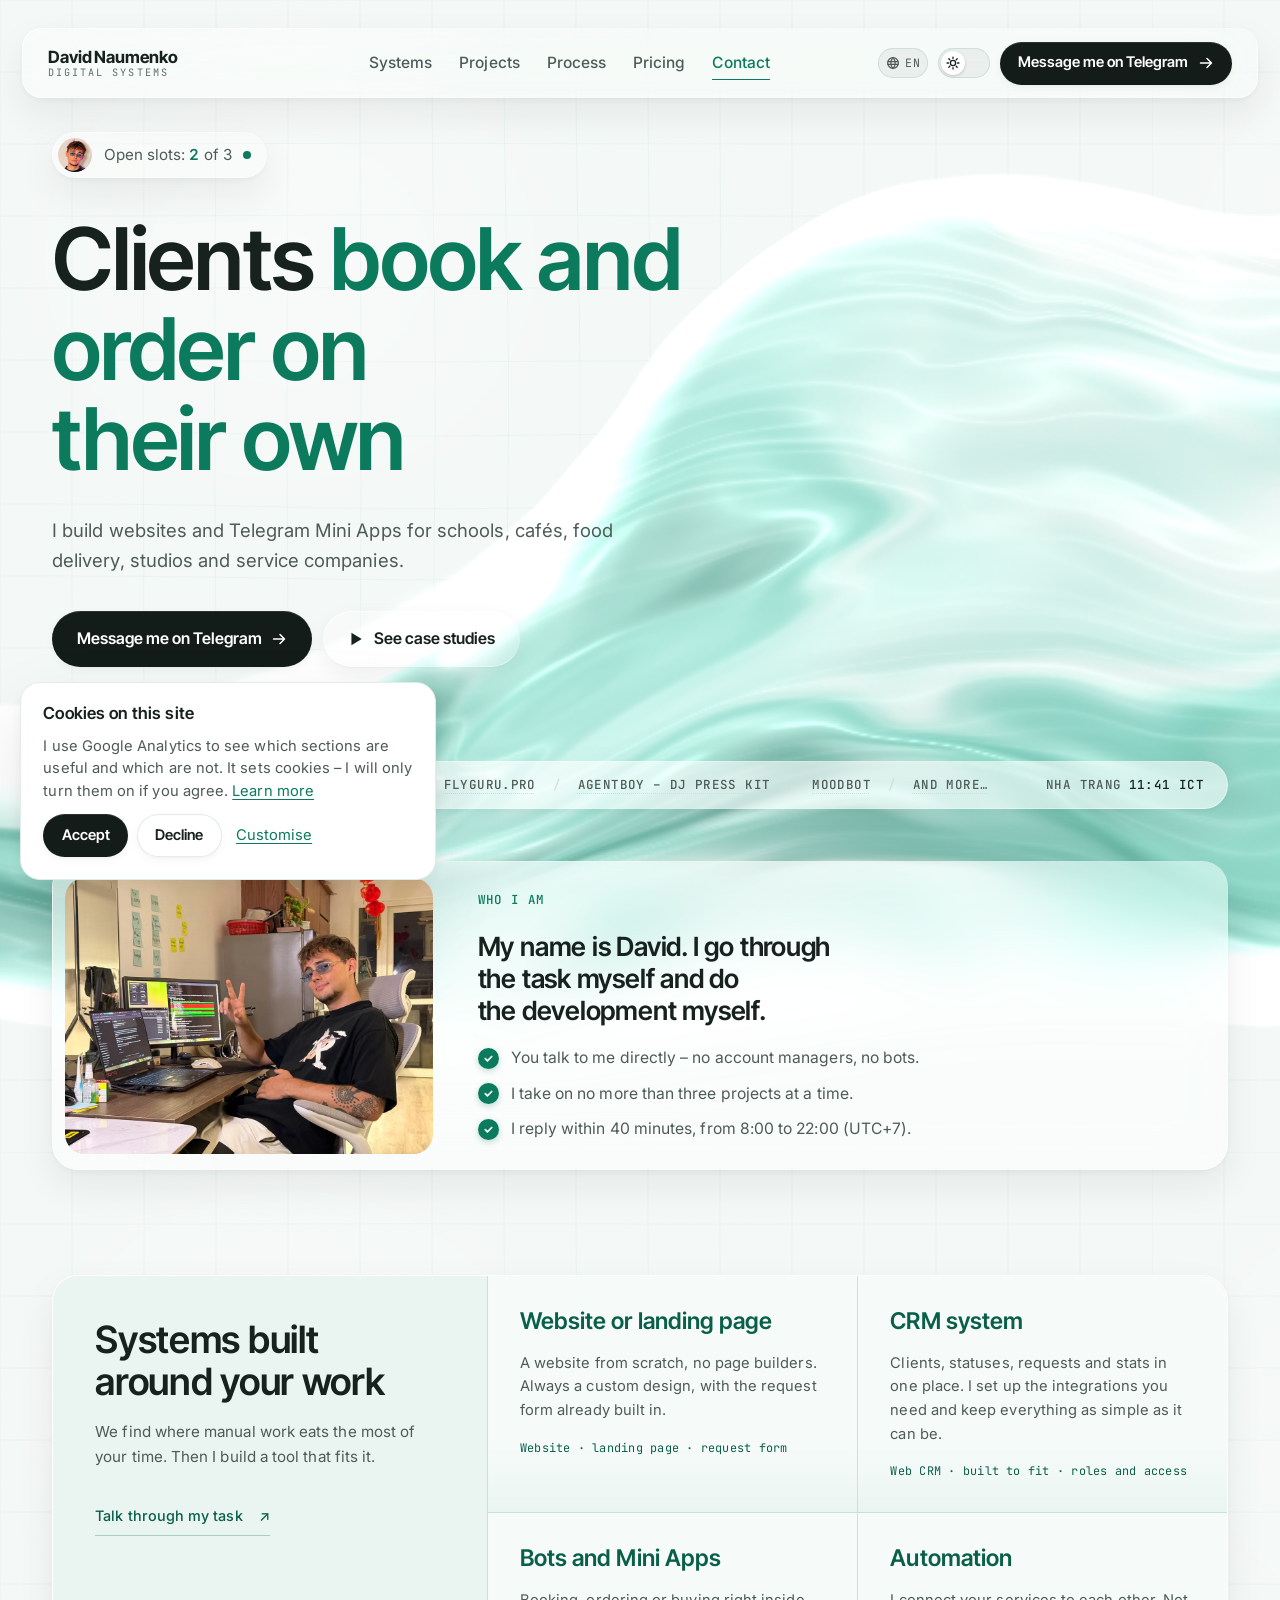
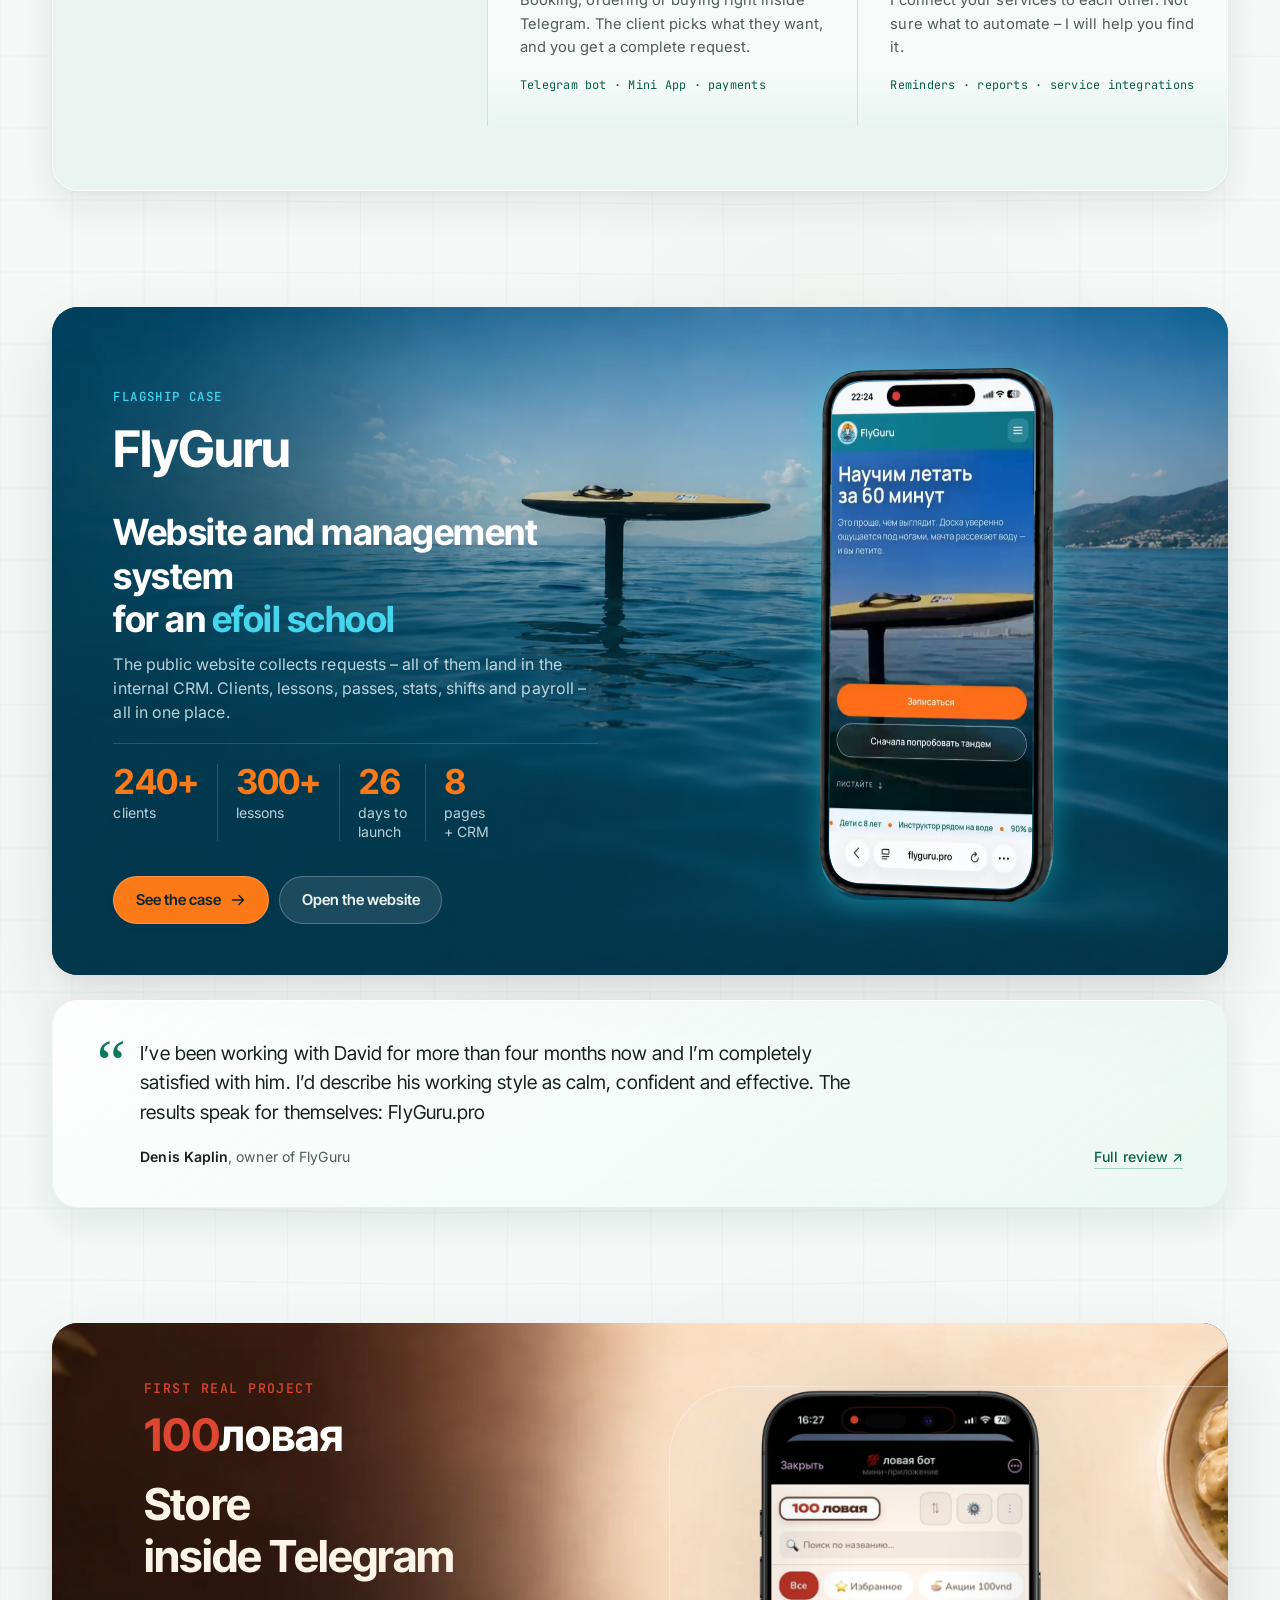
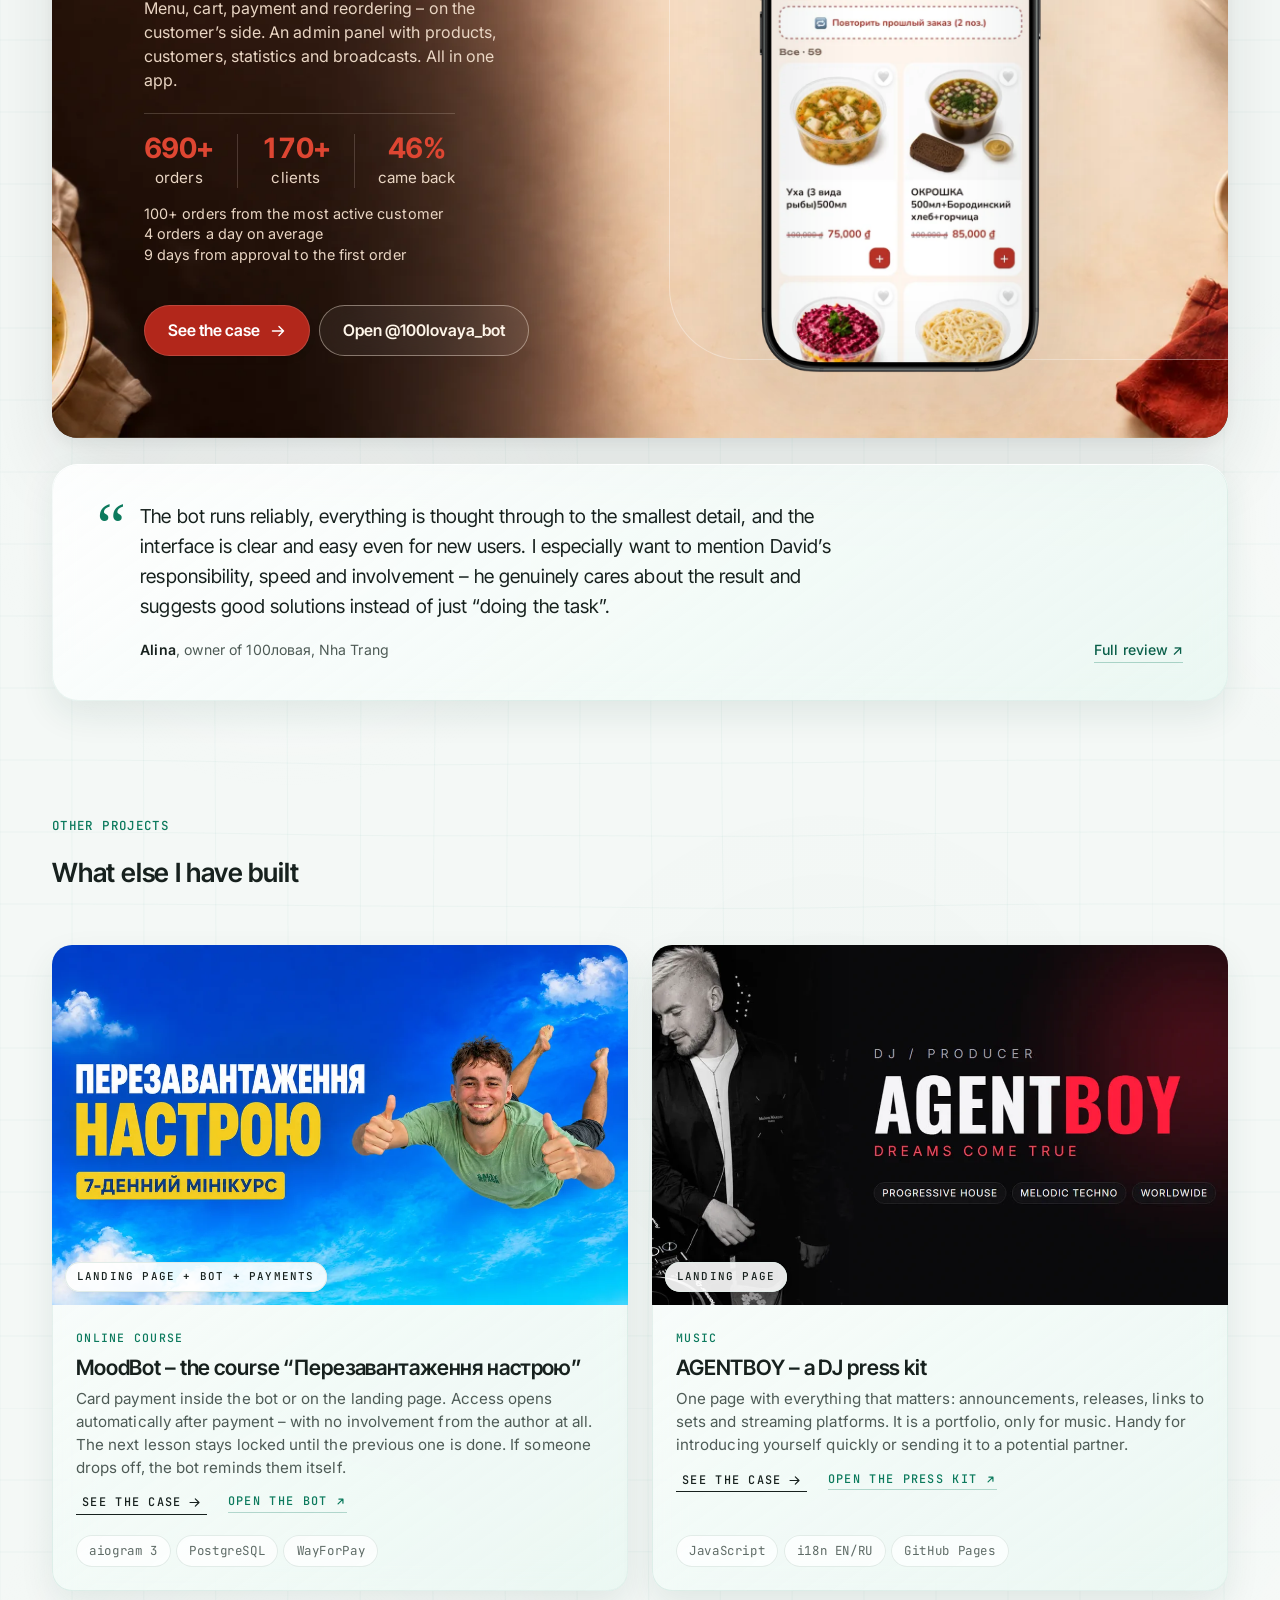
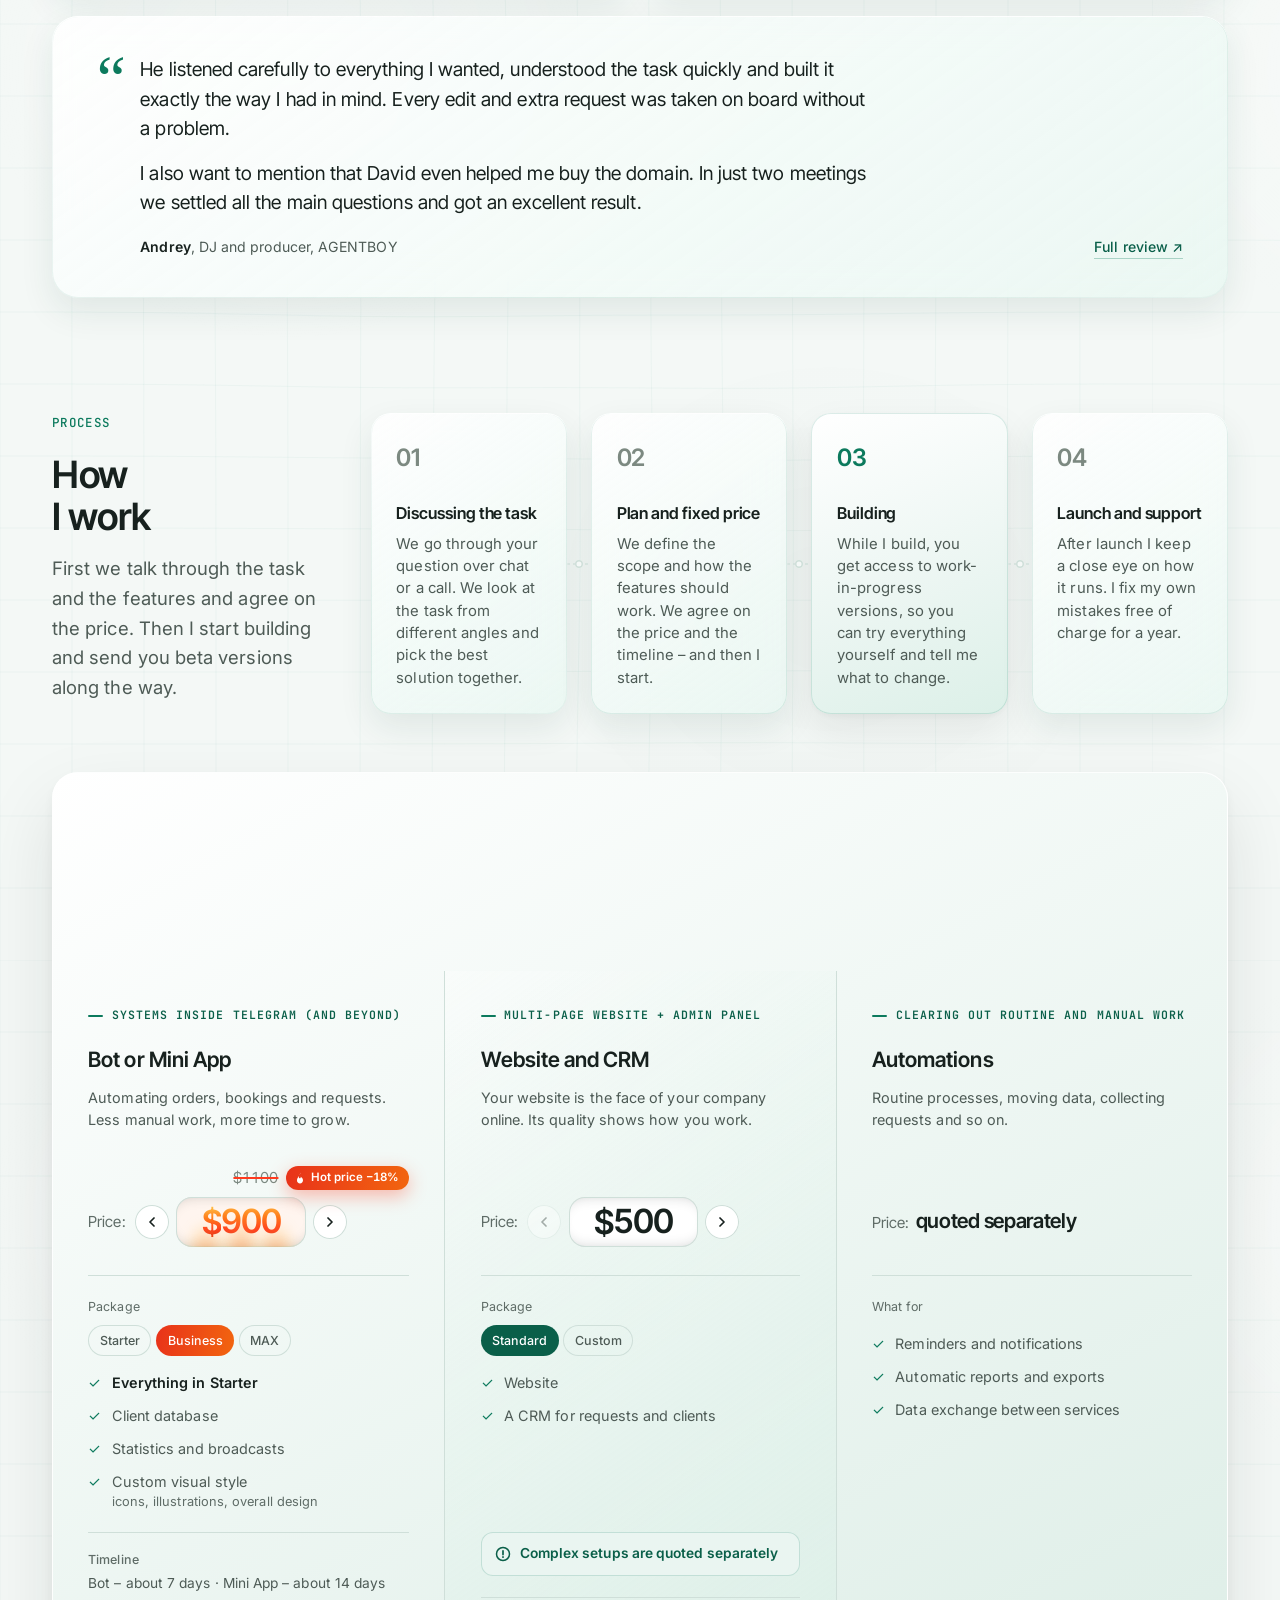
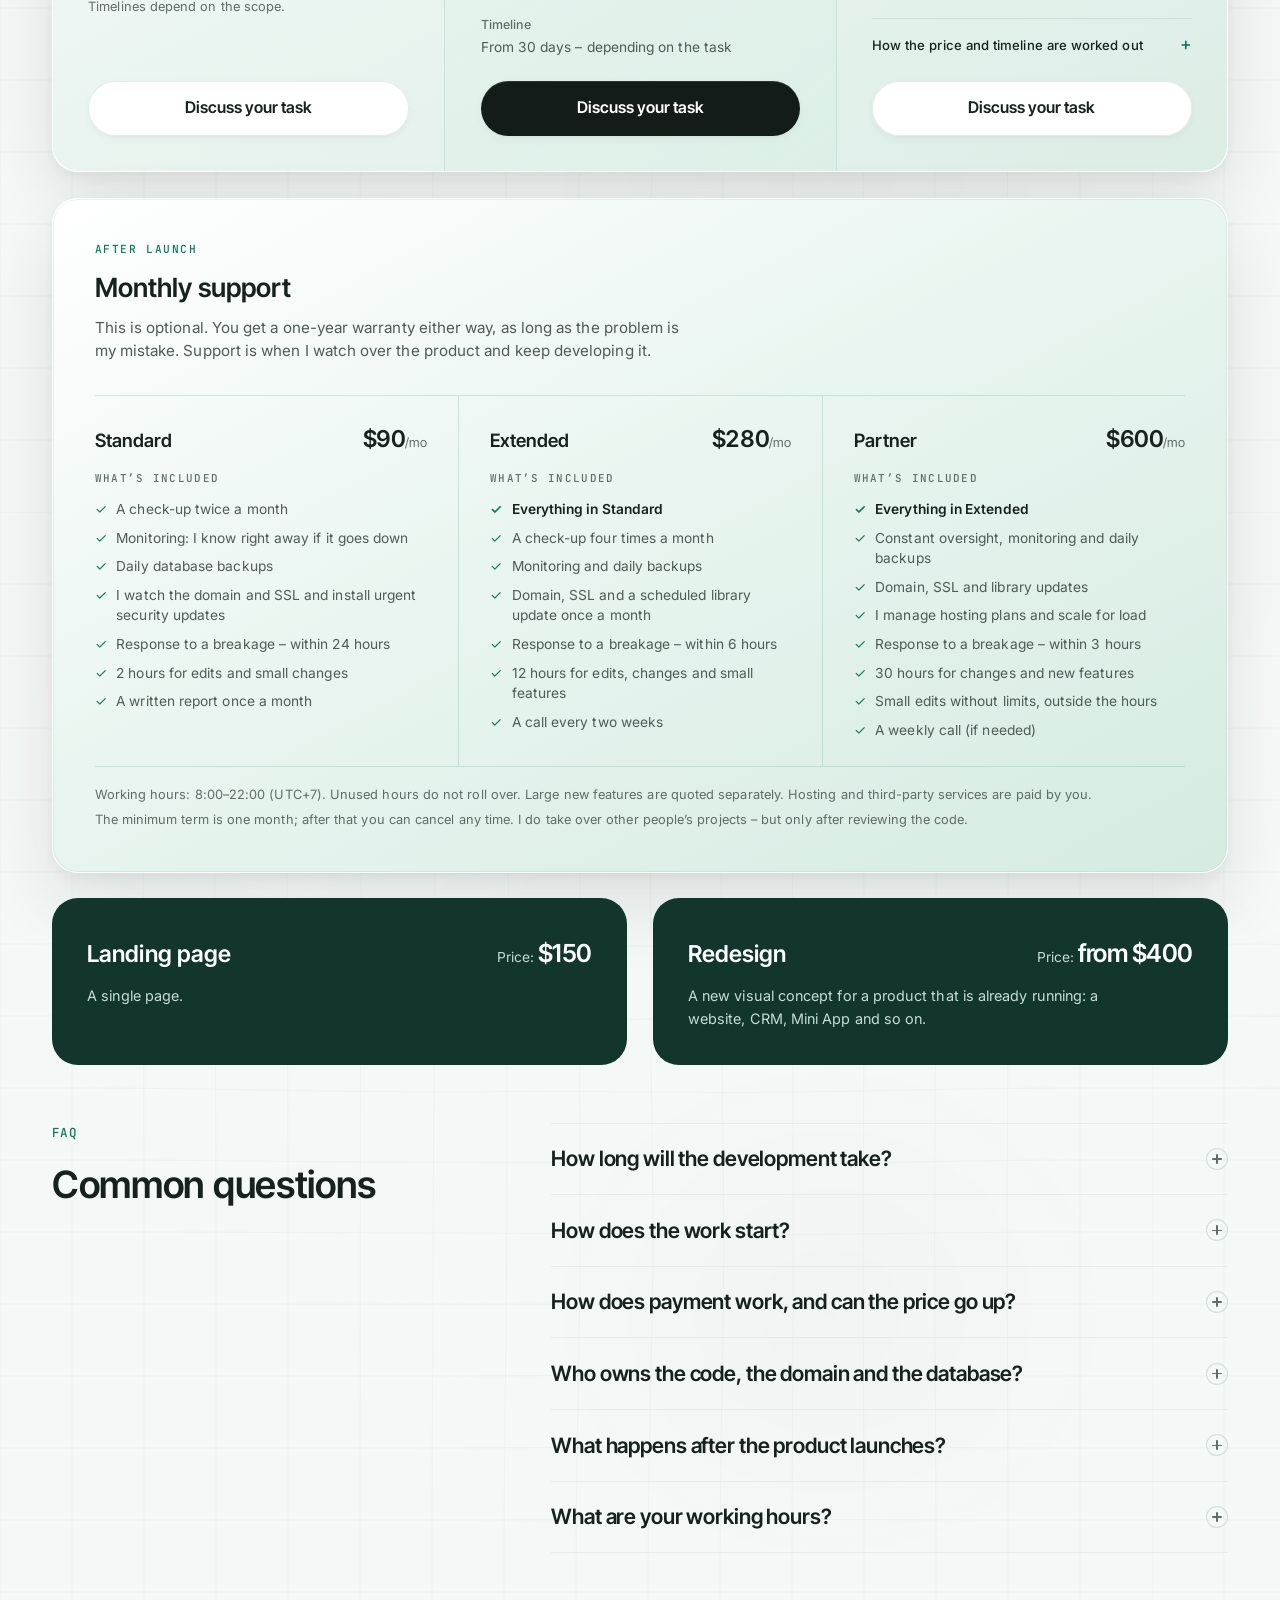
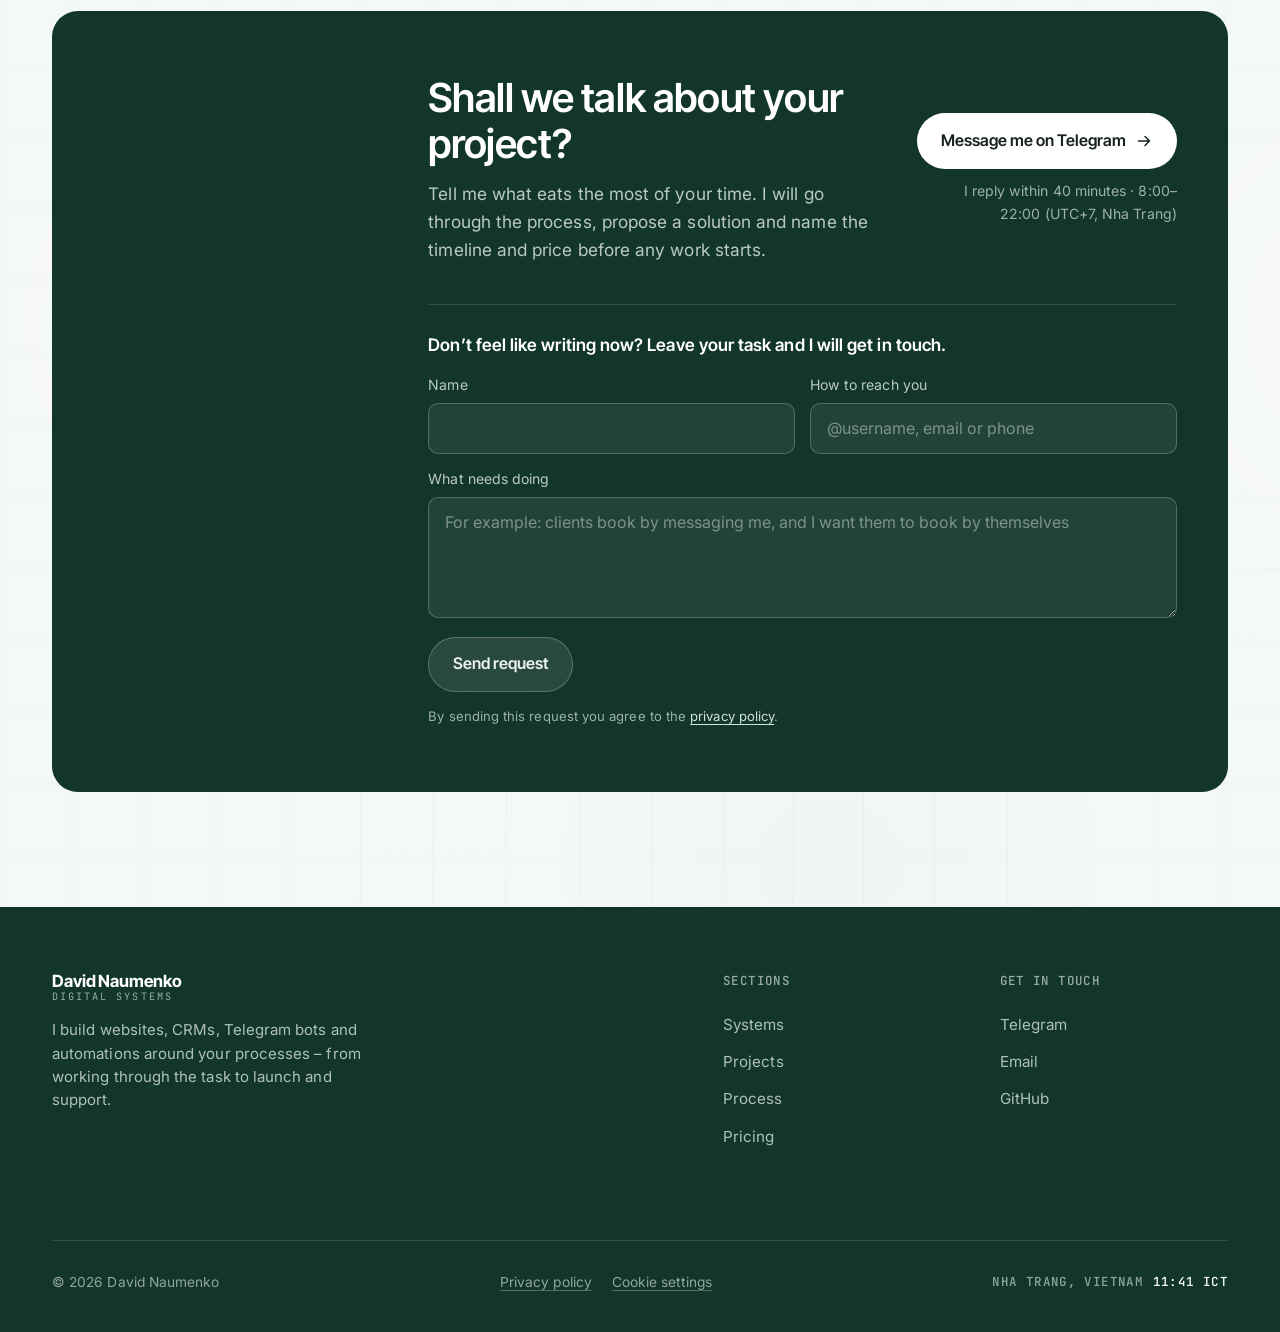
==== commit 40dd9369: "Update FlyGuru and 100lovaya case figures FlyGuru: 240+ clients and 300+ lessons. 100lovaya: 100+ or" ====
--- a/en/index.html
+++ b/en/index.html
@@ -294,8 +294,8 @@
              Подписи из двух слов переносятся вручную: иначе ширина колонки
              считается по всей строке и на 1024 цифры жмутся к разделителям -->
         <ul class="fgh__nums" role="list">
-          <li class="fgh__stat"><span class="fgh__num">200+</span><span class="fgh__cap">clients</span></li>
-          <li class="fgh__stat"><span class="fgh__num">170+</span><span class="fgh__cap">lessons</span></li>
+          <li class="fgh__stat"><span class="fgh__num">240+</span><span class="fgh__cap">clients</span></li>
+          <li class="fgh__stat"><span class="fgh__num">300+</span><span class="fgh__cap">lessons</span></li>
           <li class="fgh__stat"><span class="fgh__num">26</span><span class="fgh__cap">days to <br>launch</span></li>
           <li class="fgh__stat"><span class="fgh__num">8</span><span class="fgh__cap">pages <br>+&nbsp;CRM</span></li>
         </ul>
@@ -342,7 +342,7 @@
     </figure>
 
     <!-- Окно кейса FlyGuru. Тексты – documents/текст под кейсы.txt (16.09.2026), цифры:
-         около 174 занятий на 12.09.2026 (со слов Давида), 200+ клиентов на 17.10.2026 (со слов Давида).
+         249 клиентов и 300 занятий на 02.11.2026 (данные Давида), на странице с округлением вниз.
          Подписи к скринам: название экрана всегда, описание – только если оно
          про важную функцию, а не пересказ того, что и так видно на кадре. -->
     <template id="case-flyguru" data-theme="flyguru">
@@ -458,8 +458,8 @@
 
       <section class="cv__info" aria-label="About the project">
         <ul class="cv__nums" role="list">
-          <li><b>200+</b><span>clients in the school’s database</span></li>
-          <li><b>170+</b><span>lessons recorded in the system</span></li>
+          <li><b>240+</b><span>clients in the school’s database</span></li>
+          <li><b>300+</b><span>lessons recorded in the system</span></li>
           <li><b>26</b><span>days from the first line of code to live use</span></li>
           <li><b>4</b><span>dashboards: admin, instructor, mechanic, SMM</span></li>
         </ul>
@@ -555,8 +555,8 @@
           <li class="p100__stat"><span class="p100__num">170+</span><span class="p100__cap">clients</span></li>
           <li class="p100__stat"><span class="p100__num">46%</span><span class="p100__cap">came back</span></li>
         </ul>
-        <!-- перенесено из верхнего proof-бара (master-plan, 1.3) -->
-        <p class="p100__more">90+ orders from the most active customer <br>4&nbsp;orders a&nbsp;day on average <br>9 days from approval to the first&nbsp;order</p>
+        <!-- перенесено из верхнего proof-бара (master-plan, 1.3); самый активный клиент: 105 заказов на 29.10.2026 -->
+        <p class="p100__more">100+ orders from the most active customer <br>4&nbsp;orders a&nbsp;day on average <br>9 days from approval to the first&nbsp;order</p>
 
         <!-- «Хочу такой же продукт» переехала в окно кейса, как и у FlyGuru -->
         <div class="p100__acts">
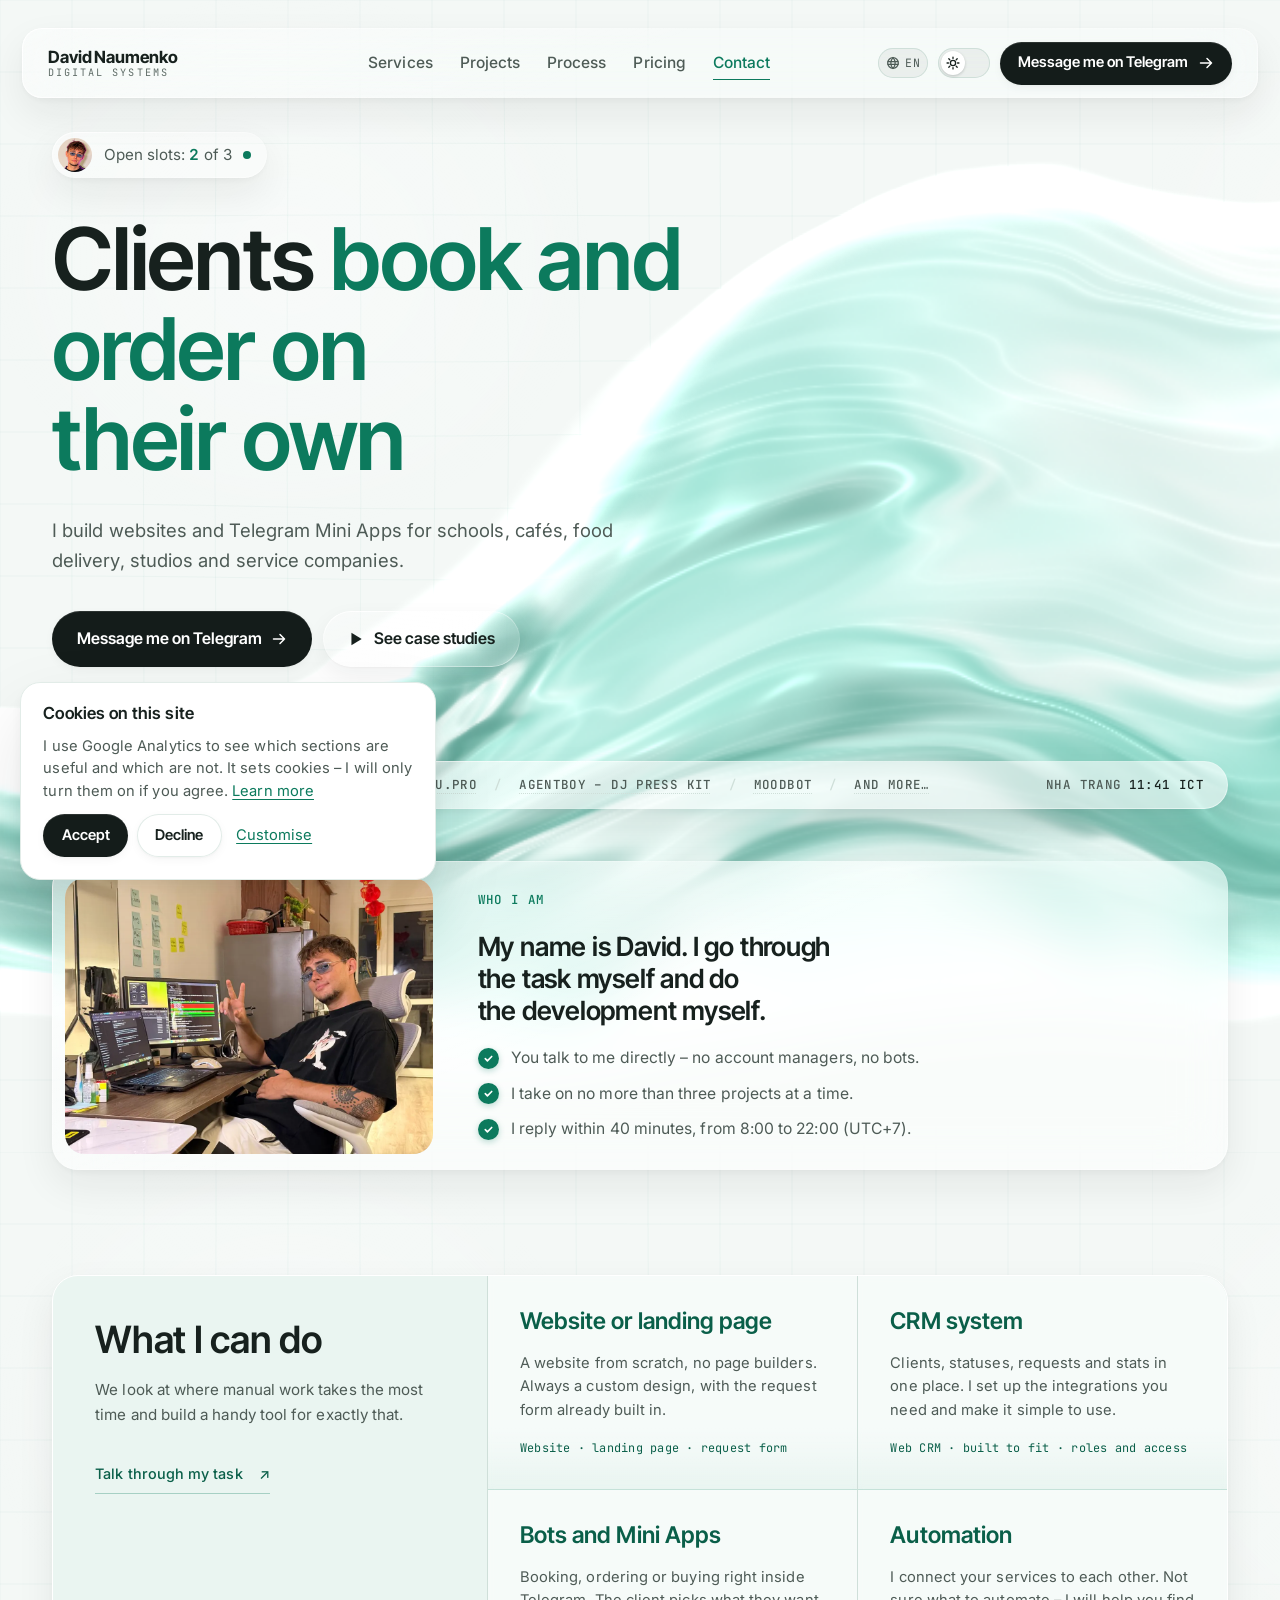
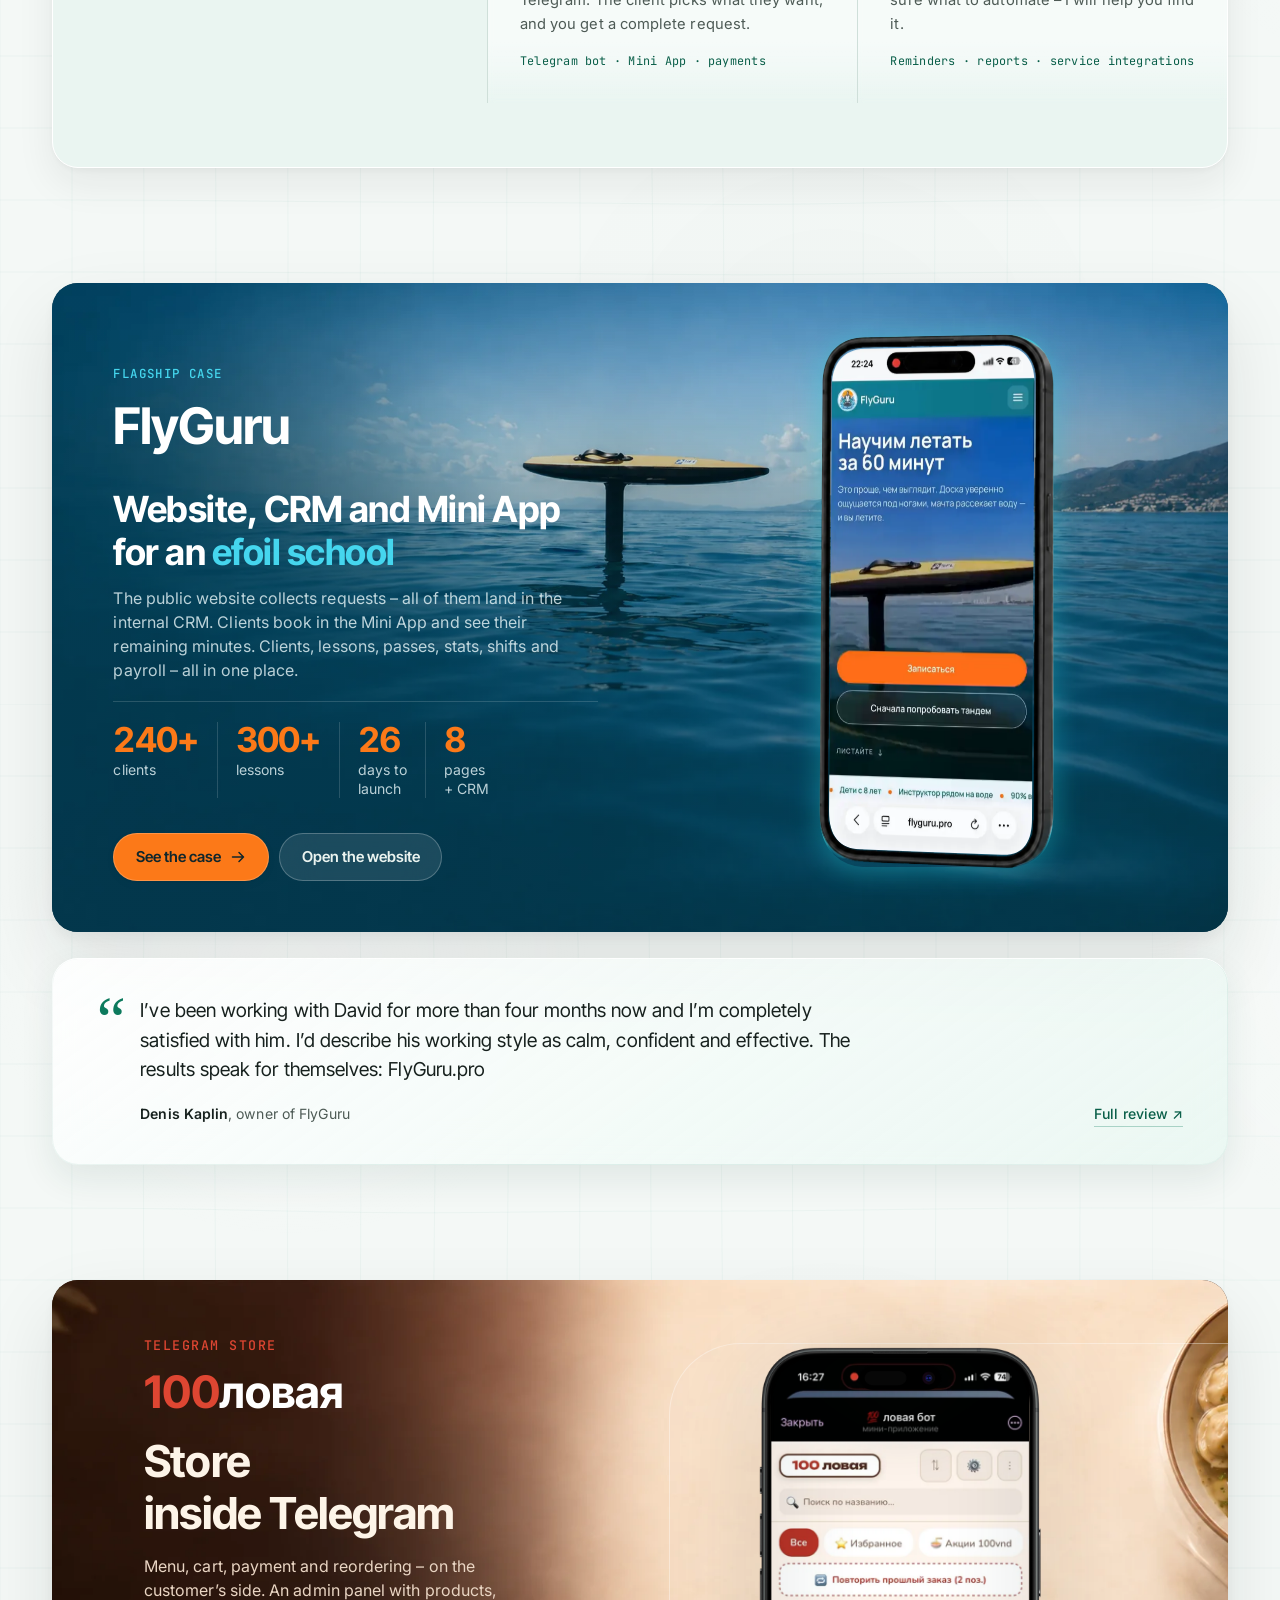
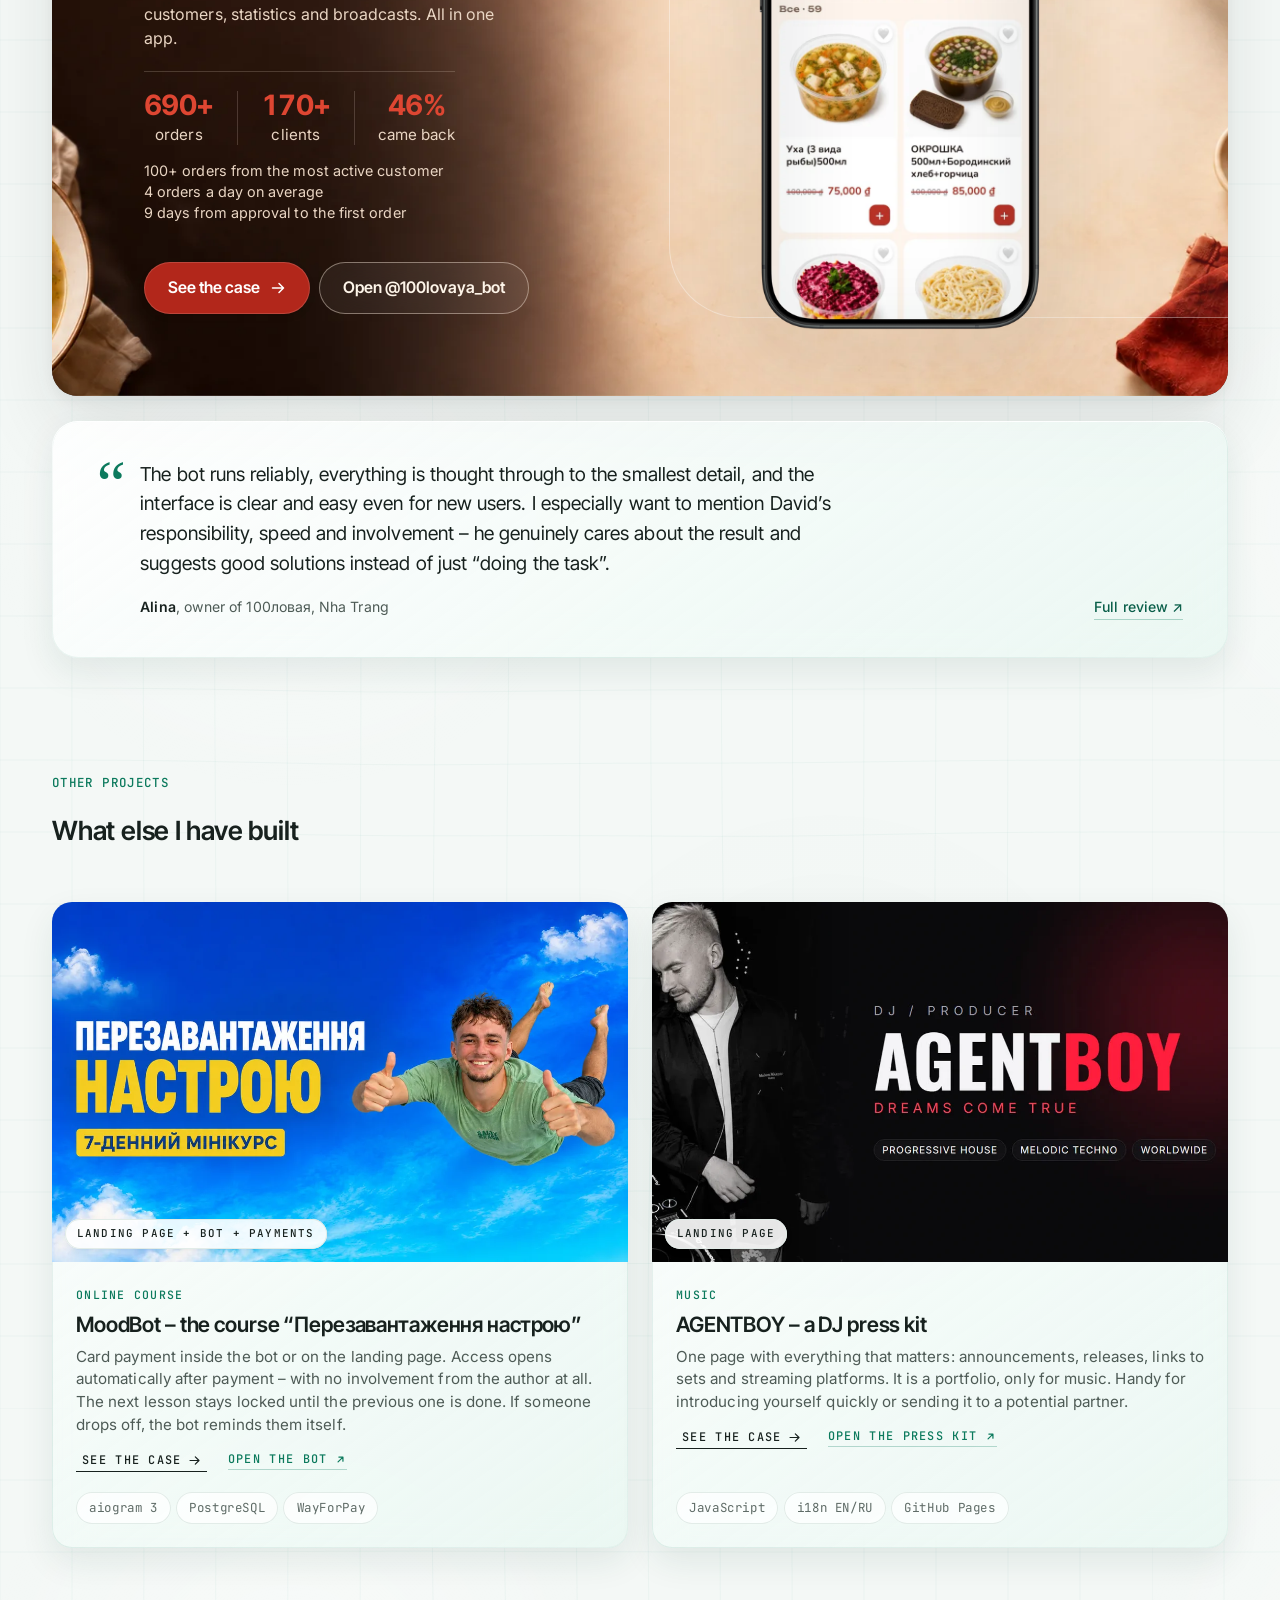
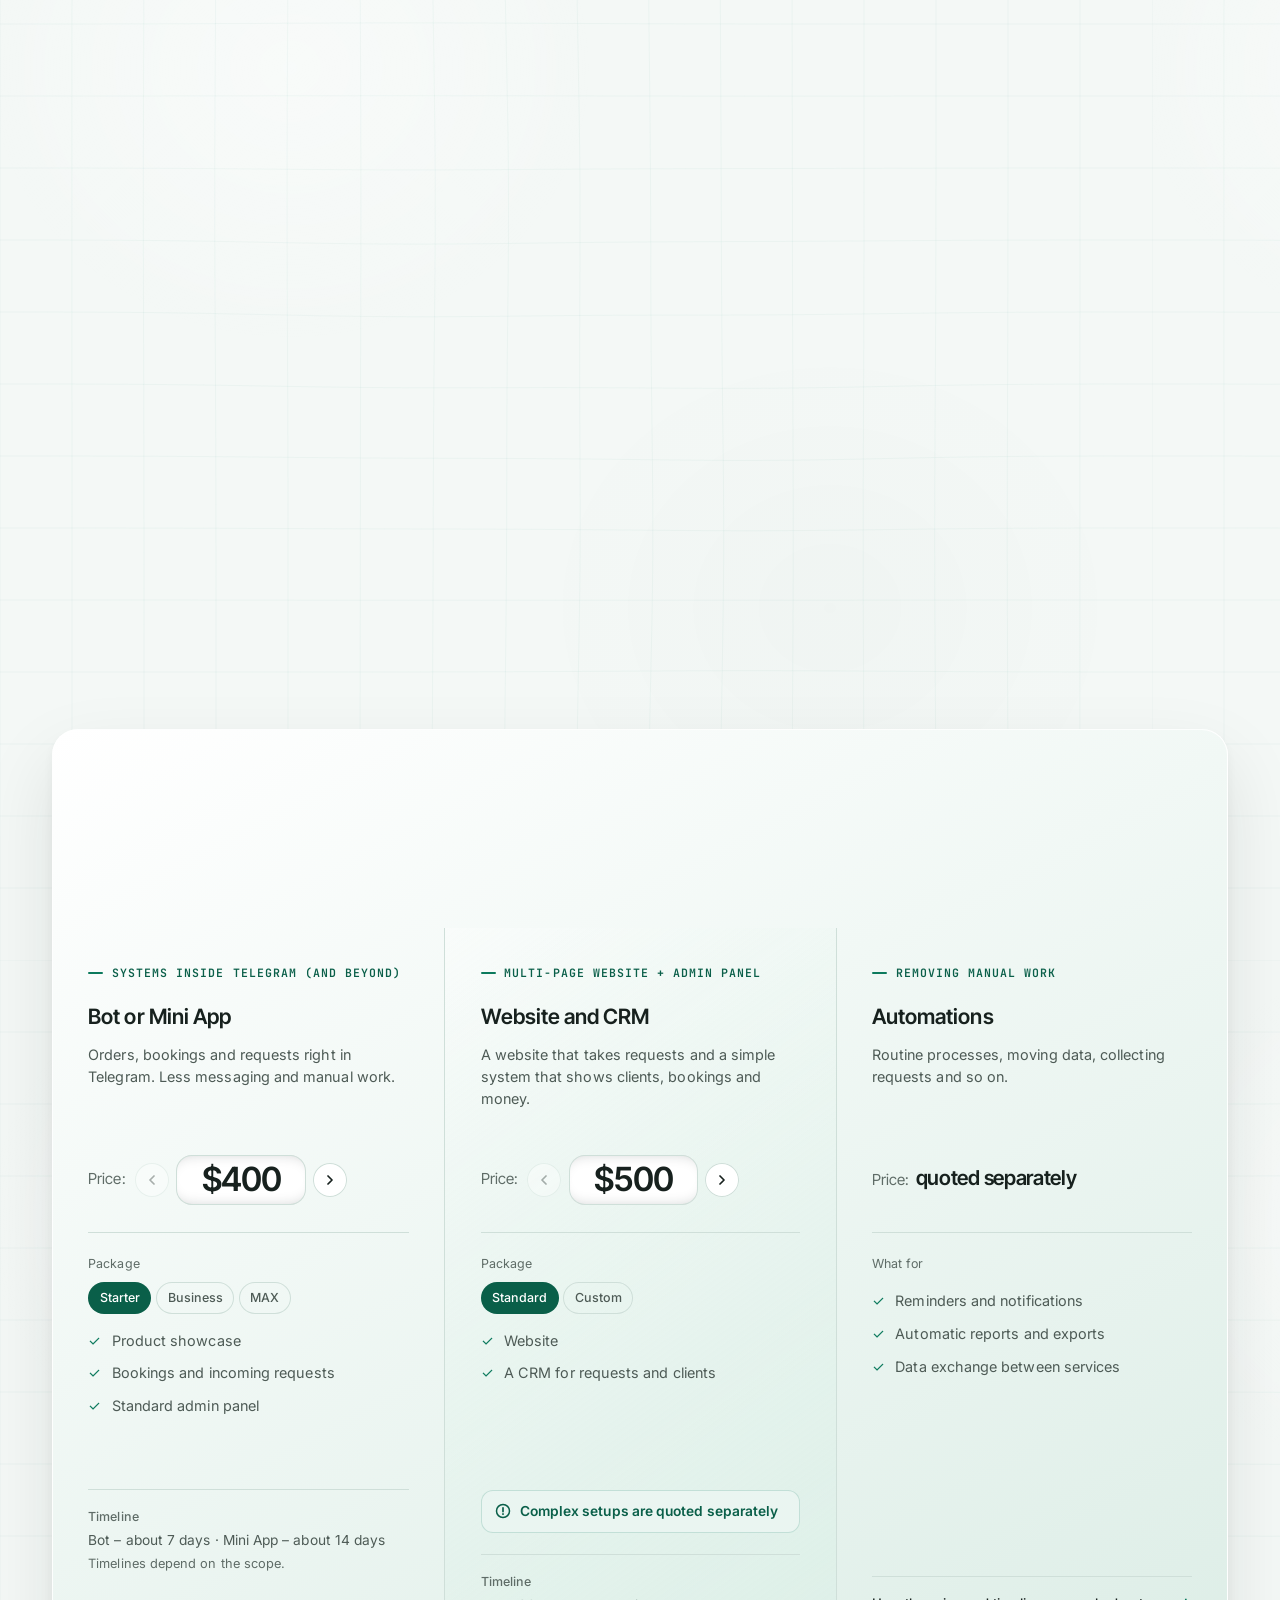
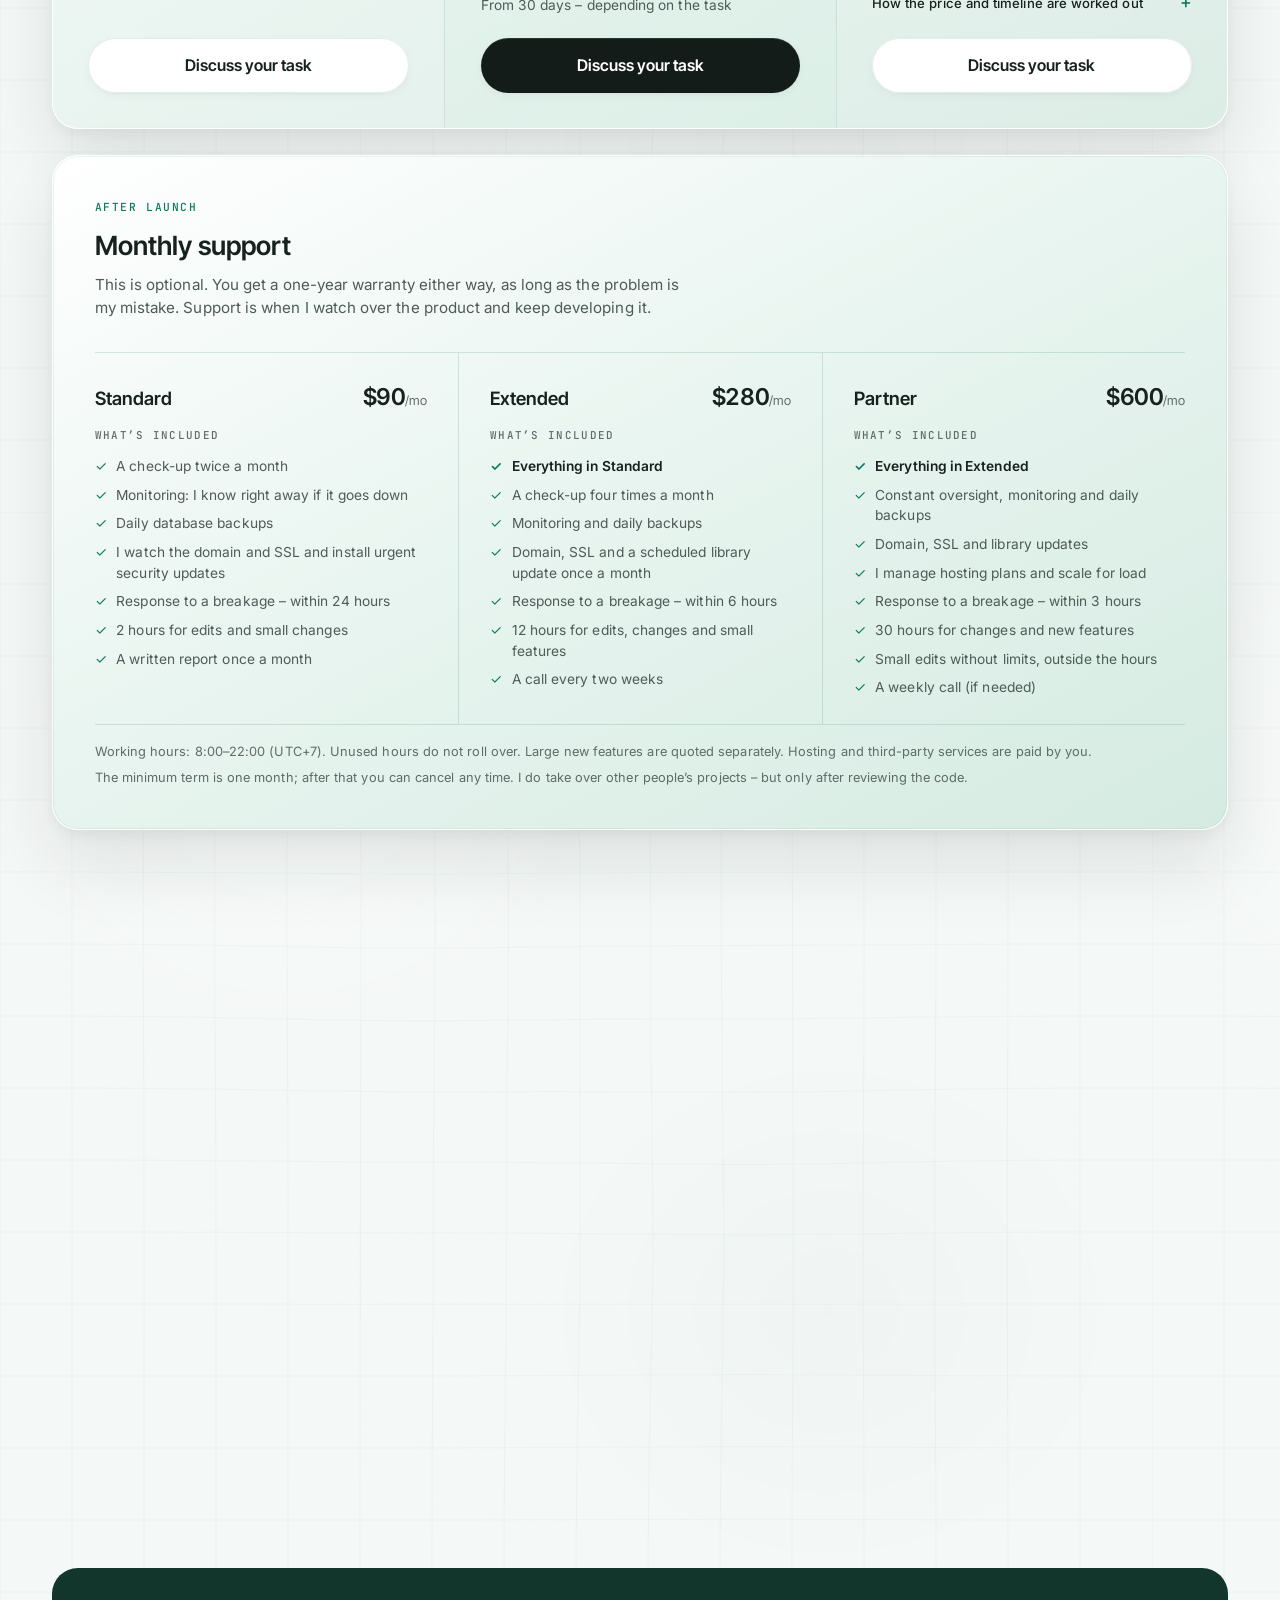
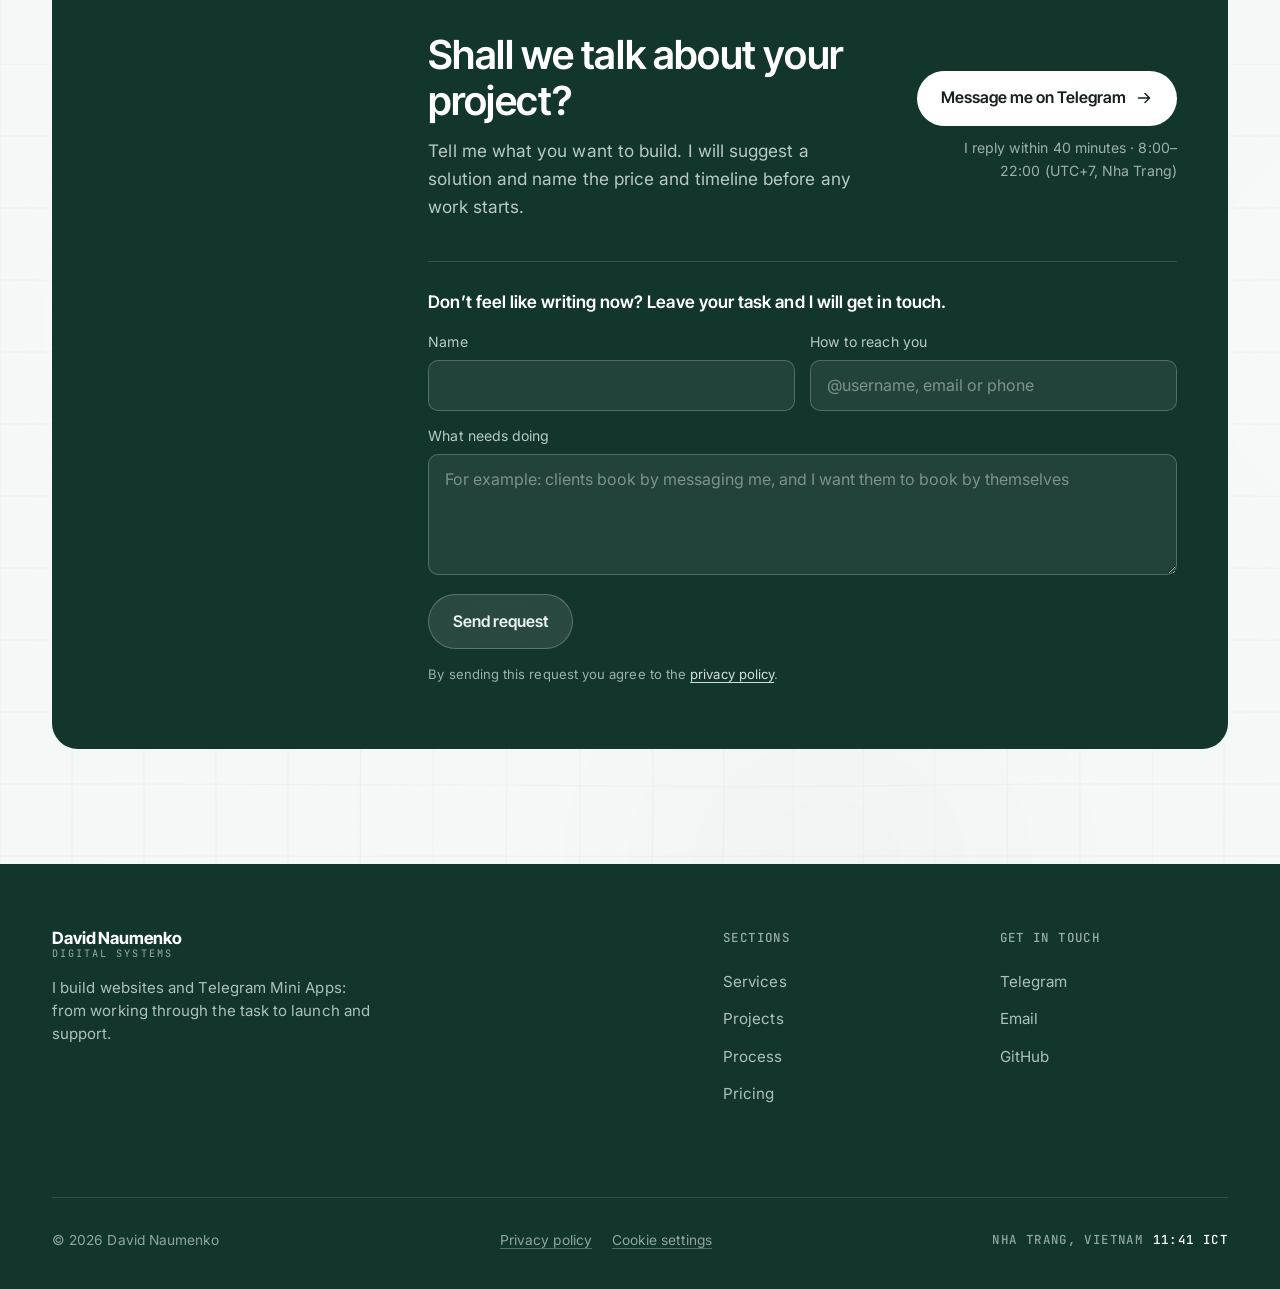
==== commit f3197eee: "Open Starter by default in bot pricing Co-Authored-By: Claude Opus 5.5 <noreply@anthropic.com>" ====
--- a/en/index.html
+++ b/en/index.html
@@ -6,7 +6,7 @@
 <head>
 <meta charset="utf-8">
 <meta name="viewport" content="width=device-width, initial-scale=1">
-<title>David Naumenko – digital products and systems built around your work</title>
+<title>David Naumenko: websites and Telegram Mini Apps</title>
 <meta name="description" content="Clients book and order on their own: I build websites and Telegram Mini Apps for schools, cafés, food delivery, studios and service companies.">
 
 <link rel="icon" type="image/png" sizes="32x32" href="/assets/img/favicon-32.png">
@@ -44,12 +44,12 @@
 <meta property="og:site_name" content="David Naumenko">
 <meta property="og:locale" content="en_US">
 <meta property="og:url" content="https://davidnaumenko.com/en/">
-<meta property="og:title" content="David Naumenko – digital products and systems built around your work">
+<meta property="og:title" content="David Naumenko: websites and Telegram Mini Apps">
 <meta property="og:description" content="Clients book and order on their own: I build websites and Telegram Mini Apps for schools, cafés, food delivery, studios and service companies.">
 <meta property="og:image" content="https://davidnaumenko.com/assets/img/og.jpg">
 <meta property="og:image:width" content="1200">
 <meta property="og:image:height" content="630">
-<meta property="og:image:alt" content="David Naumenko – custom solutions for your processes: screens of the FlyGuru CRM and the 100ловая Mini App">
+<meta property="og:image:alt" content="David Naumenko: clients book and order on their own. Screens of the FlyGuru CRM and the 100ловая Mini App">
 <meta name="twitter:card" content="summary_large_image">
 
 <link rel="preconnect" href="https://fonts.googleapis.com">
@@ -72,7 +72,7 @@
     </a>
 
     <nav class="nav" aria-label="Main navigation">
-      <a href="#solutions" class="nav__link">Systems</a>
+      <a href="#solutions" class="nav__link">Services</a>
       <a href="#work" class="nav__link">Projects</a>
       <a href="#process" class="nav__link">Process</a>
       <a href="#pricing" class="nav__link">Pricing</a>
@@ -118,7 +118,7 @@
 
 <div class="sheet" id="sheet" hidden>
   <nav class="sheet__nav" aria-label="Mobile navigation">
-    <a href="#solutions">Systems</a>
+    <a href="#solutions">Services</a>
     <a href="#work">Projects</a>
     <a href="#process">Process</a>
     <a href="#pricing">Pricing</a>
@@ -179,7 +179,7 @@
       <div class="rail__inner glass">
         <span class="rail__live">
           <span class="rail__dot" aria-hidden="true"></span>
-          Active projects
+          Projects
         </span>
         <span class="rail__sep" aria-hidden="true">/</span>
         <a class="rail__item rail__val rail__link" href="#case-100lovaya" data-case="100lovaya">100ловая Mini App</a>
@@ -232,8 +232,8 @@
     <div class="solutions__panel">
       <canvas class="water water--accent solutions__water" data-flow="basin" aria-hidden="true"></canvas>
       <header class="solutions__head reveal">
-        <h2 class="h2">Systems built around your work</h2>
-        <p class="solutions__intro">We find where manual work eats the most of your time. Then I build a tool that fits it.</p>
+        <h2 class="h2">What I can do</h2>
+        <p class="solutions__intro">We look at where manual work takes the most time and build a handy tool for exactly that.</p>
         <a href="https://t.me/davidnaumenko" class="solutions__link" target="_blank" rel="noopener">Talk through my task <span aria-hidden="true">↗</span></a>
       </header>
       <div class="sol">
@@ -244,7 +244,7 @@
         </article>
         <article class="sol__card reveal">
           <h3 class="sol__h">CRM system</h3>
-          <p>Clients, statuses, requests and stats in one place. I set up the integrations you need and keep everything as simple as it can be.</p>
+          <p>Clients, statuses, requests and stats in one place. I set up the integrations you need and make it simple to use.</p>
           <p class="sol__how">Web&nbsp;CRM&nbsp;· built&nbsp;to&nbsp;fit&nbsp;· roles&nbsp;and&nbsp;access</p>
         </article>
         <article class="sol__card reveal">
@@ -284,9 +284,9 @@
       <div class="fgh__text">
         <p class="label mono">Flagship case</p>
         <h2 class="fgh__title">FlyGuru</h2>
-        <p class="fgh__sub">Website and management system <br>for an <em>efoil school</em></p>
+        <p class="fgh__sub">Website, CRM and Mini App <br>for an <em>efoil school</em></p>
         <p class="fgh__lead">
-          The public website collects requests – all of them land in the internal CRM. Clients, lessons, passes, stats, shifts and payroll – all in one place.
+          The public website collects requests – all of them land in the internal CRM. Clients book in the Mini App and see their remaining minutes. Clients, lessons, passes, stats, shifts and payroll – all in one place.
         </p>
 
         <!-- клиенты и занятия – из боевой базы школы (Supabase); 26 дней – от первой
@@ -348,7 +348,7 @@
     <template id="case-flyguru" data-theme="flyguru">
       <div class="cv__id">
         <h2 class="cv__title" id="cv-title-flyguru">FlyGuru</h2>
-        <p class="cv__sub">Website and CRM for an efoil school in Nha Trang</p>
+        <p class="cv__sub">Website, CRM and Mini App for an efoil school in Nha Trang</p>
       </div>
 
       <section class="cv__gal" aria-label="Project screens">
@@ -476,6 +476,7 @@
             <ul class="cv__list" role="list">
               <li>Website: lessons, tandem, club, price list, reviews, contacts with a map</li>
               <li>Requests from the website land in the dashboard and in a Telegram bot</li>
+              <li>Telegram Mini App: clients book and see their remaining minutes</li>
               <li>4 dashboards: admin, instructor, mechanic, SMM</li>
               <li>Opening and closing a shift with a photo</li>
               <li>Passes with a minute balance and an expiry date</li>
@@ -537,7 +538,7 @@
       <div class="p100__plate" aria-hidden="true"></div>
 
       <div class="p100__text">
-        <p class="label mono">First real project</p>
+        <p class="label mono">Telegram store</p>
 
         <h2 class="p100__h">
           <span class="p100__logo"><span class="p100__logo-num">100</span>ловая</span>
@@ -1130,29 +1131,29 @@
       <article class="plan reveal" id="plan-bot">
         <p class="plan__kind mono">Systems inside Telegram (and&nbsp;beyond)</p>
         <h3 class="plan__h">Bot or Mini App</h3>
-        <p class="plan__for">Automating orders, bookings and requests. Less manual work, more time to grow.</p>
+        <p class="plan__for">Orders, bookings and requests right in Telegram. Less messaging and manual work.</p>
         <div class="plan__price drum" data-drum data-hot="900" data-old="1100">
           <span class="drum__label">Price:</span>
           <button type="button" class="drum__arrow" data-step="-1" aria-label="Lower"><svg viewBox="0 0 14 14" fill="none" aria-hidden="true"><path d="M9 3L5 7l4 4" stroke="currentColor" stroke-width="1.7" stroke-linecap="round" stroke-linejoin="round"/></svg></button>
-          <div class="drum__win" role="slider" tabindex="0" aria-label="Price: bot or Mini App">$900</div>
+          <div class="drum__win" role="slider" tabindex="0" aria-label="Price: bot or Mini App">$400</div>
           <button type="button" class="drum__arrow" data-step="1" aria-label="Higher"><svg viewBox="0 0 14 14" fill="none" aria-hidden="true"><path d="M5 3l4 4-4 4" stroke="currentColor" stroke-width="1.7" stroke-linecap="round" stroke-linejoin="round"/></svg></button>
         </div>
         <div class="kit">
           <div class="kit__top">
             <span class="kit__label">Package</span>
             <div class="kit__chips">
-              <button type="button" class="kit__chip" data-v="400" aria-pressed="false">Starter</button>
-              <button type="button" class="kit__chip" data-v="900" aria-pressed="true">Business</button>
+              <button type="button" class="kit__chip" data-v="400" aria-pressed="true">Starter</button>
+              <button type="button" class="kit__chip" data-v="900" aria-pressed="false">Business</button>
               <button type="button" class="kit__chip" data-v="1500" aria-pressed="false">MAX</button>
             </div>
           </div>
           <div class="kit__lists">
-            <ul class="plan__list kit__list" data-v="400" role="list">
+            <ul class="plan__list kit__list is-on" data-v="400" role="list">
               <li>Product showcase</li>
               <li>Bookings and incoming requests</li>
               <li>Standard admin panel</li>
             </ul>
-            <ul class="plan__list kit__list is-on" data-v="900" role="list">
+            <ul class="plan__list kit__list" data-v="900" role="list">
               <li><b>Everything in Starter</b></li>
               <li>Client database</li>
               <li>Statistics and broadcasts</li>
@@ -1176,7 +1177,7 @@
       <article class="plan plan--on reveal" id="plan-crm">
         <p class="plan__kind mono">Multi-page website + admin panel</p>
         <h3 class="plan__h">Website and CRM</h3>
-        <p class="plan__for">Your website is the face of your company online. Its quality shows how you work.</p>
+        <p class="plan__for">A website that takes requests and a simple system that shows clients, bookings and money.</p>
         <div class="plan__price drum" data-drum>
           <span class="drum__label">Price:</span>
           <button type="button" class="drum__arrow" data-step="-1" aria-label="Lower"><svg viewBox="0 0 14 14" fill="none" aria-hidden="true"><path d="M9 3L5 7l4 4" stroke="currentColor" stroke-width="1.7" stroke-linecap="round" stroke-linejoin="round"/></svg></button>
@@ -1212,7 +1213,7 @@
       </article>
 
       <article class="plan reveal" id="plan-auto">
-        <p class="plan__kind mono">Clearing out routine and manual work</p>
+        <p class="plan__kind mono">Removing manual work</p>
         <h3 class="plan__h">Automations</h3>
         <p class="plan__for">Routine processes, moving data, collecting requests and so&nbsp;on.</p>
         <p class="plan__price plan__price--calc">Price: <span>quoted separately</span></p>
@@ -1384,7 +1385,7 @@
       <canvas class="water water--dark" data-tone="dark" aria-hidden="true"></canvas>
       <div>
         <h2 class="final__h">Shall we talk about your project?</h2>
-        <p>Tell me what eats the most of your time. I will go through the process, propose a solution and name the timeline and price before any work starts.</p>
+        <p>Tell me what you want to build. I will suggest a solution and name the price and timeline before any work starts.</p>
       </div>
       <div class="final__side">
         <a href="https://t.me/davidnaumenko" class="btn btn--light" target="_blank" rel="noopener">
@@ -1445,14 +1446,14 @@
         <span class="brand__role">digital systems</span>
       </a>
       <p class="footer__tag">
-        I build websites, CRMs, Telegram bots and automations around your processes – from working through the task to launch and support.
+        I build websites and Telegram Mini Apps: from working through the task to launch and support.
       </p>
     </div>
 
     <nav class="footer__col" aria-label="Footer navigation">
       <p class="footer__col-h">Sections</p>
       <ul class="footer__list" role="list">
-        <li><a href="#solutions">Systems</a></li>
+        <li><a href="#solutions">Services</a></li>
         <li><a href="#work">Projects</a></li>
         <li><a href="#process">Process</a></li>
         <li><a href="#pricing">Pricing</a></li>
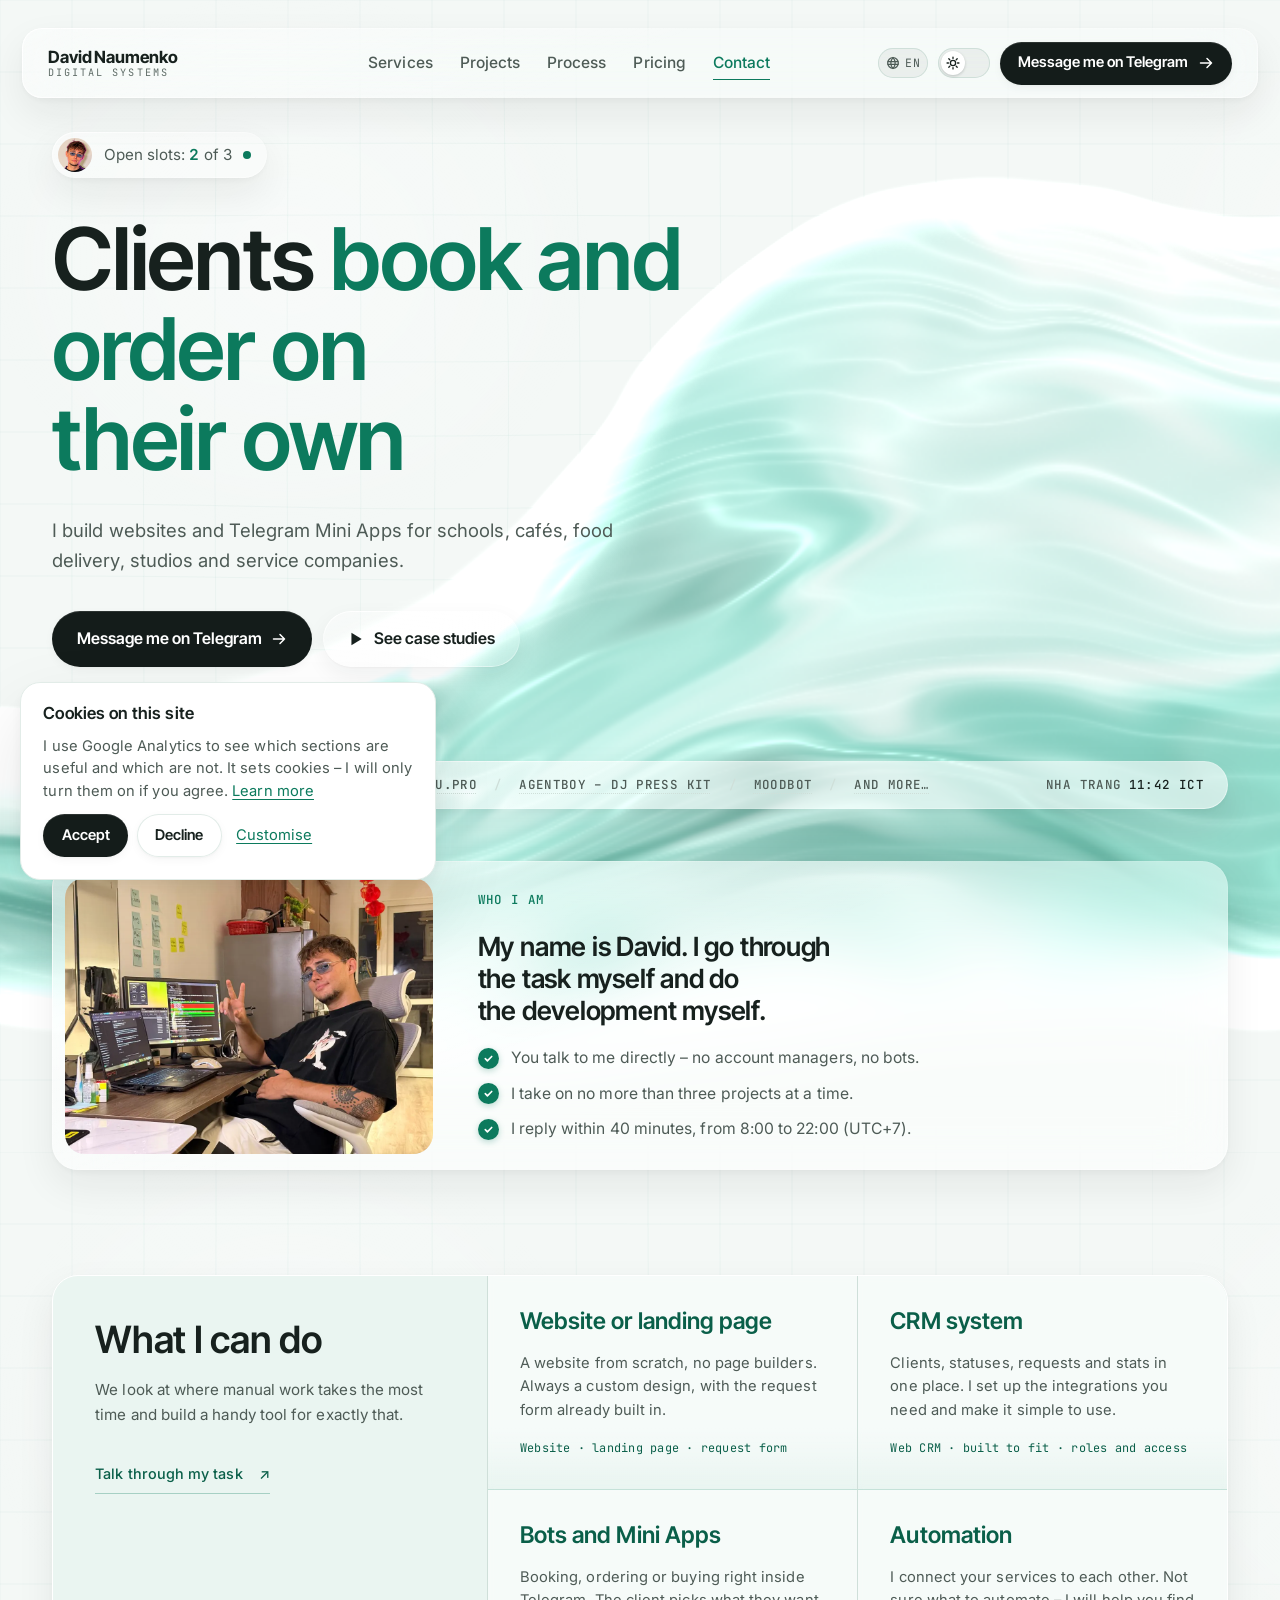
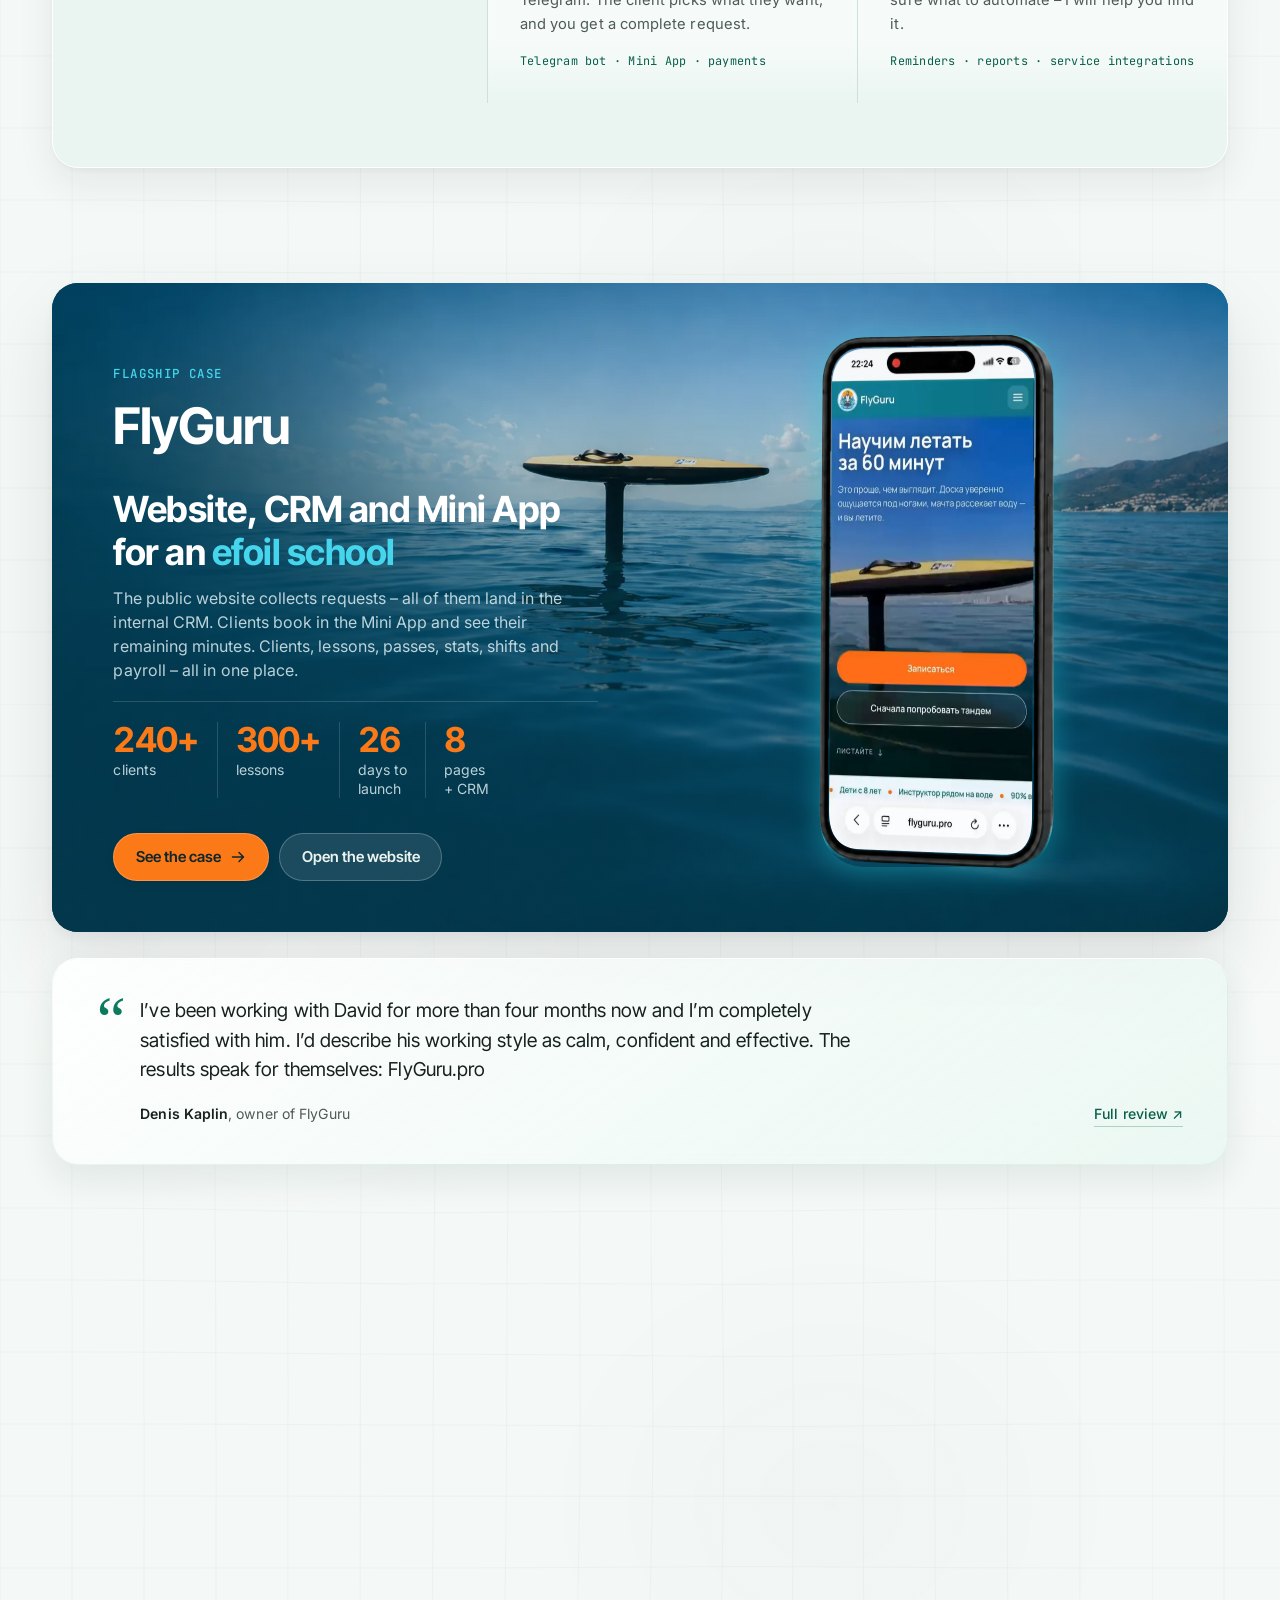
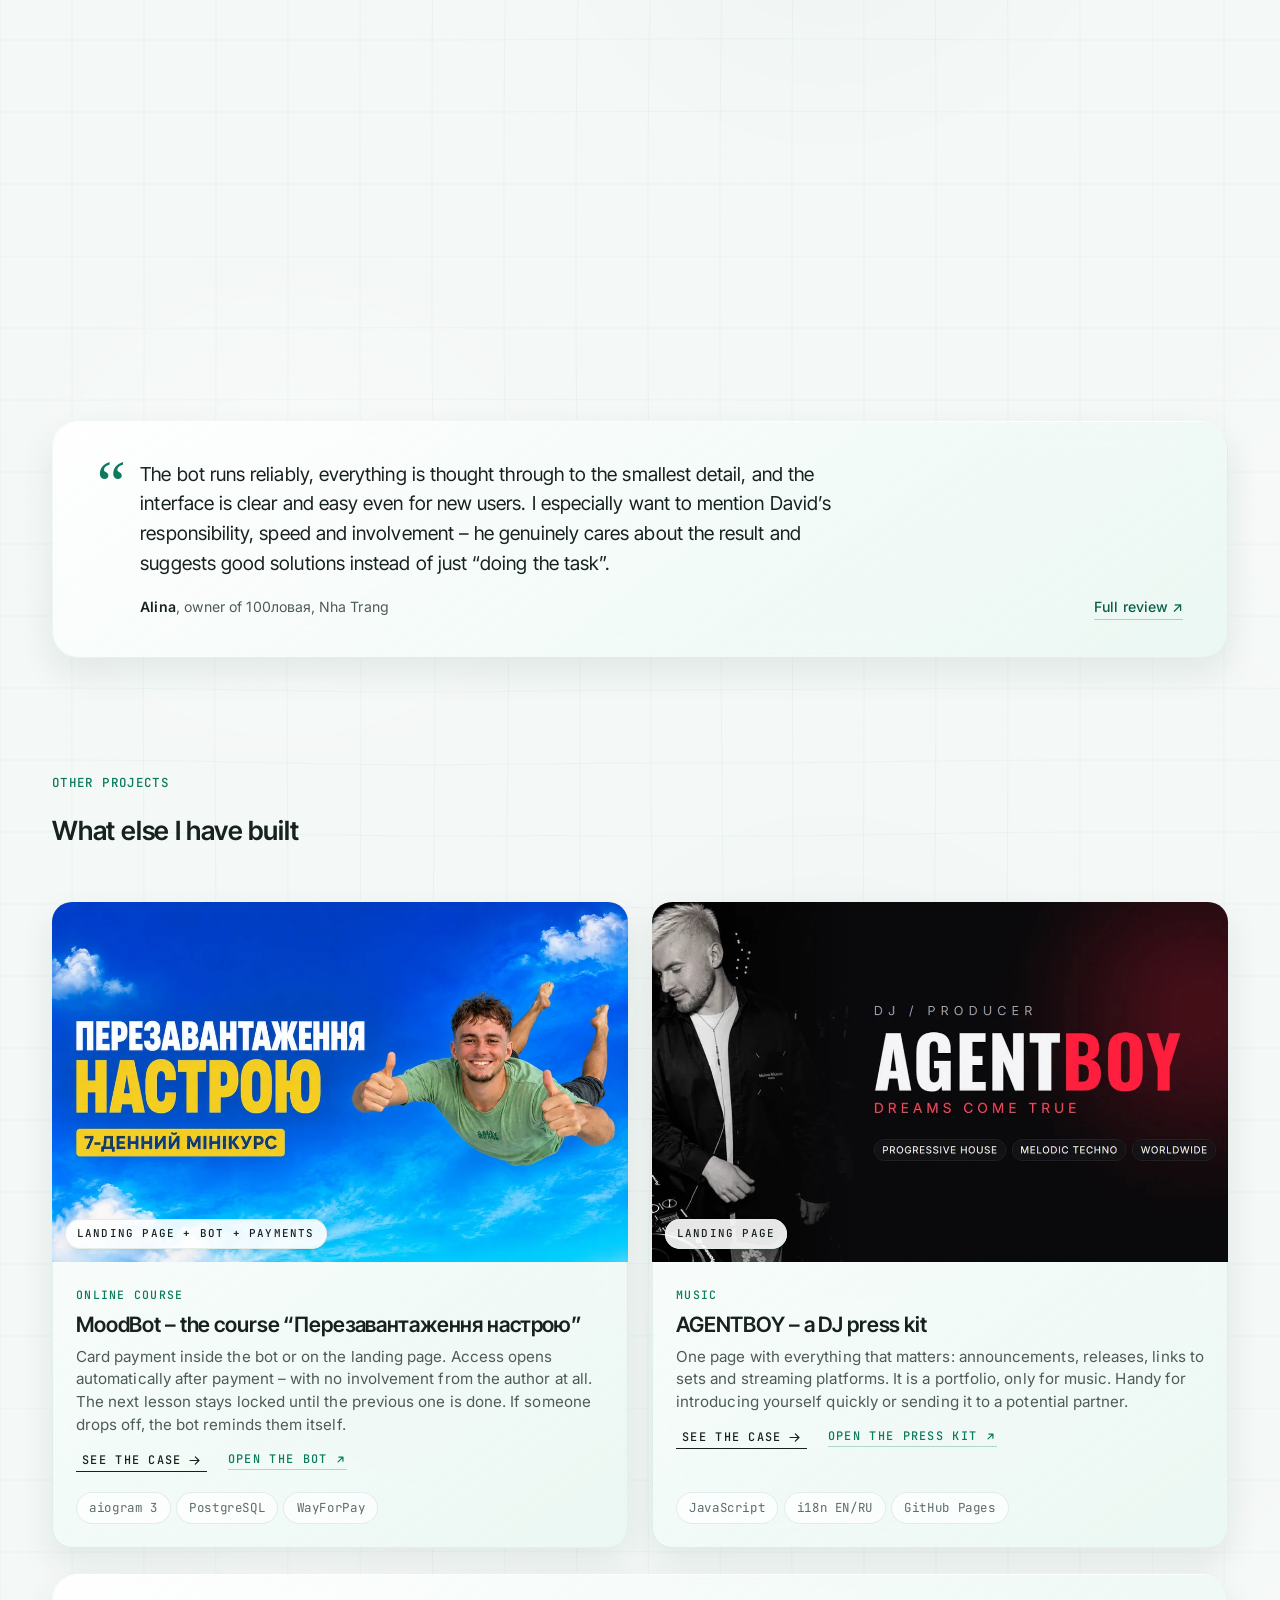
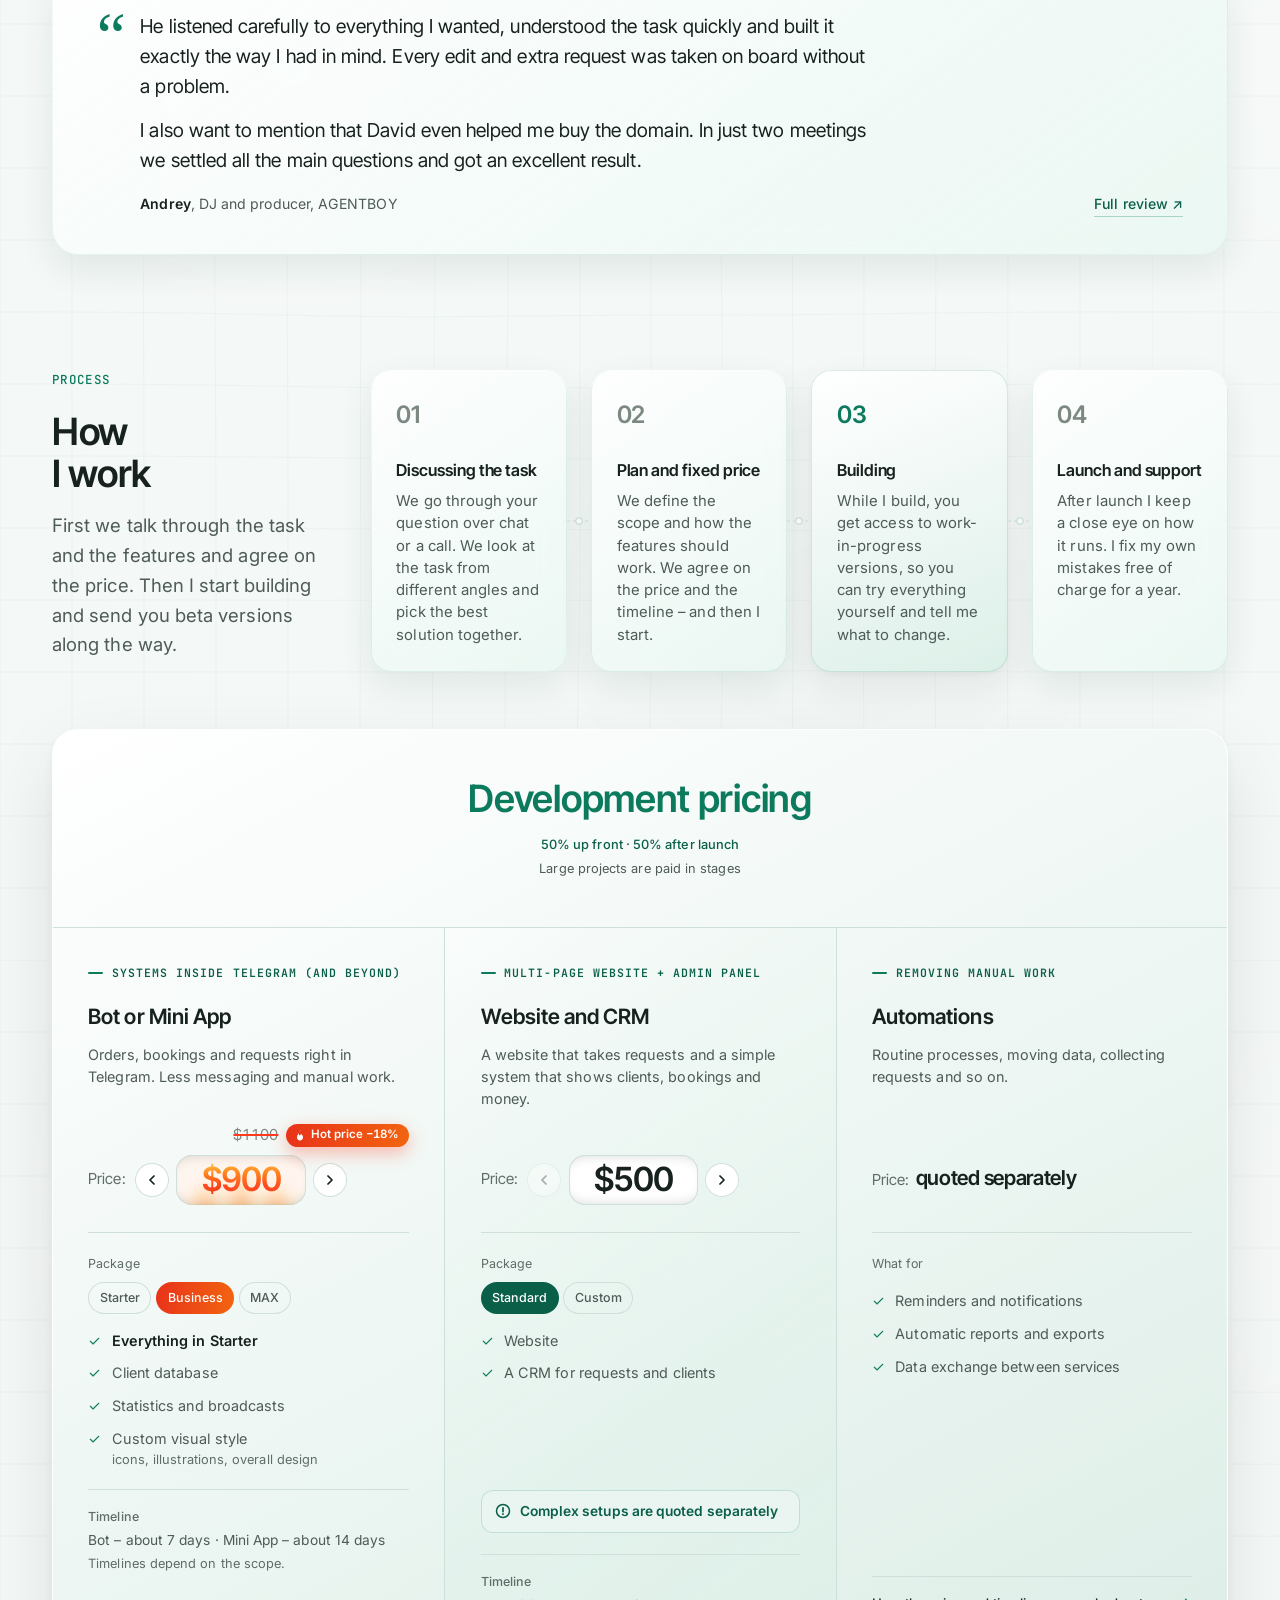
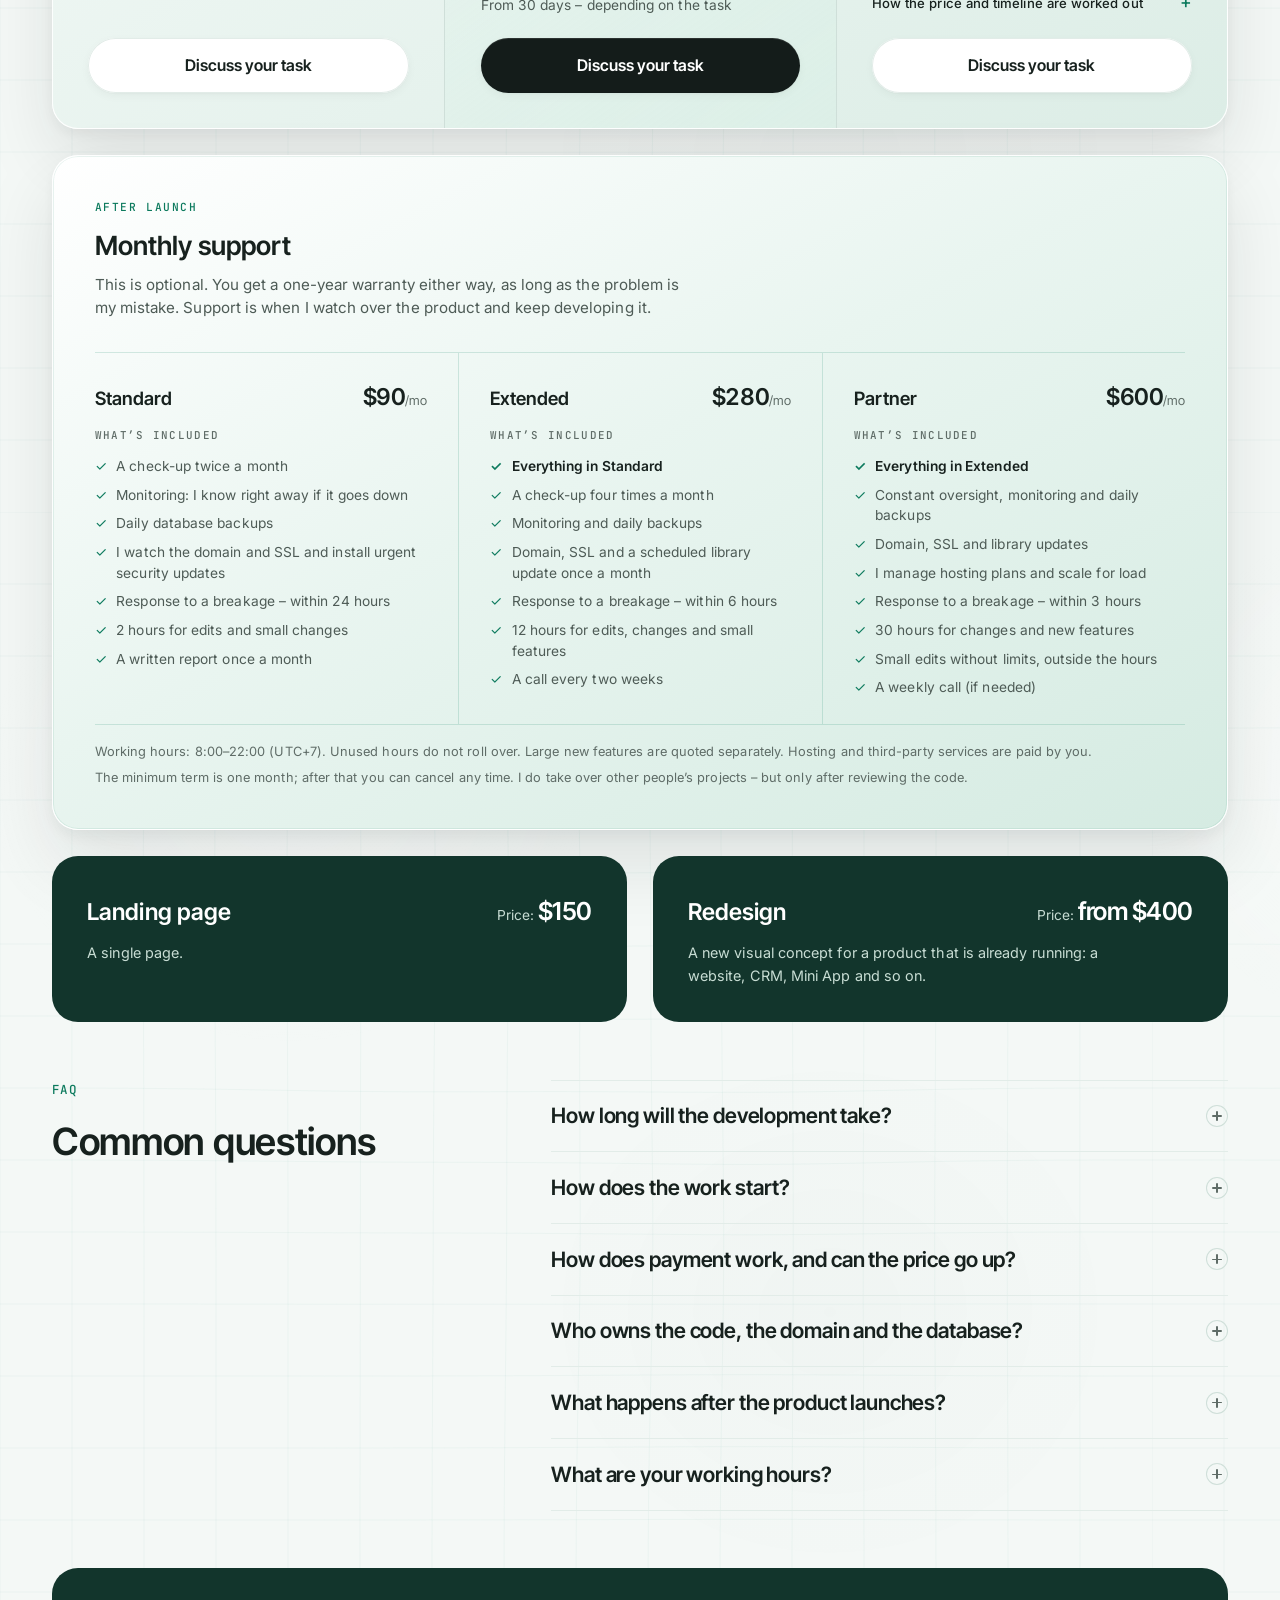
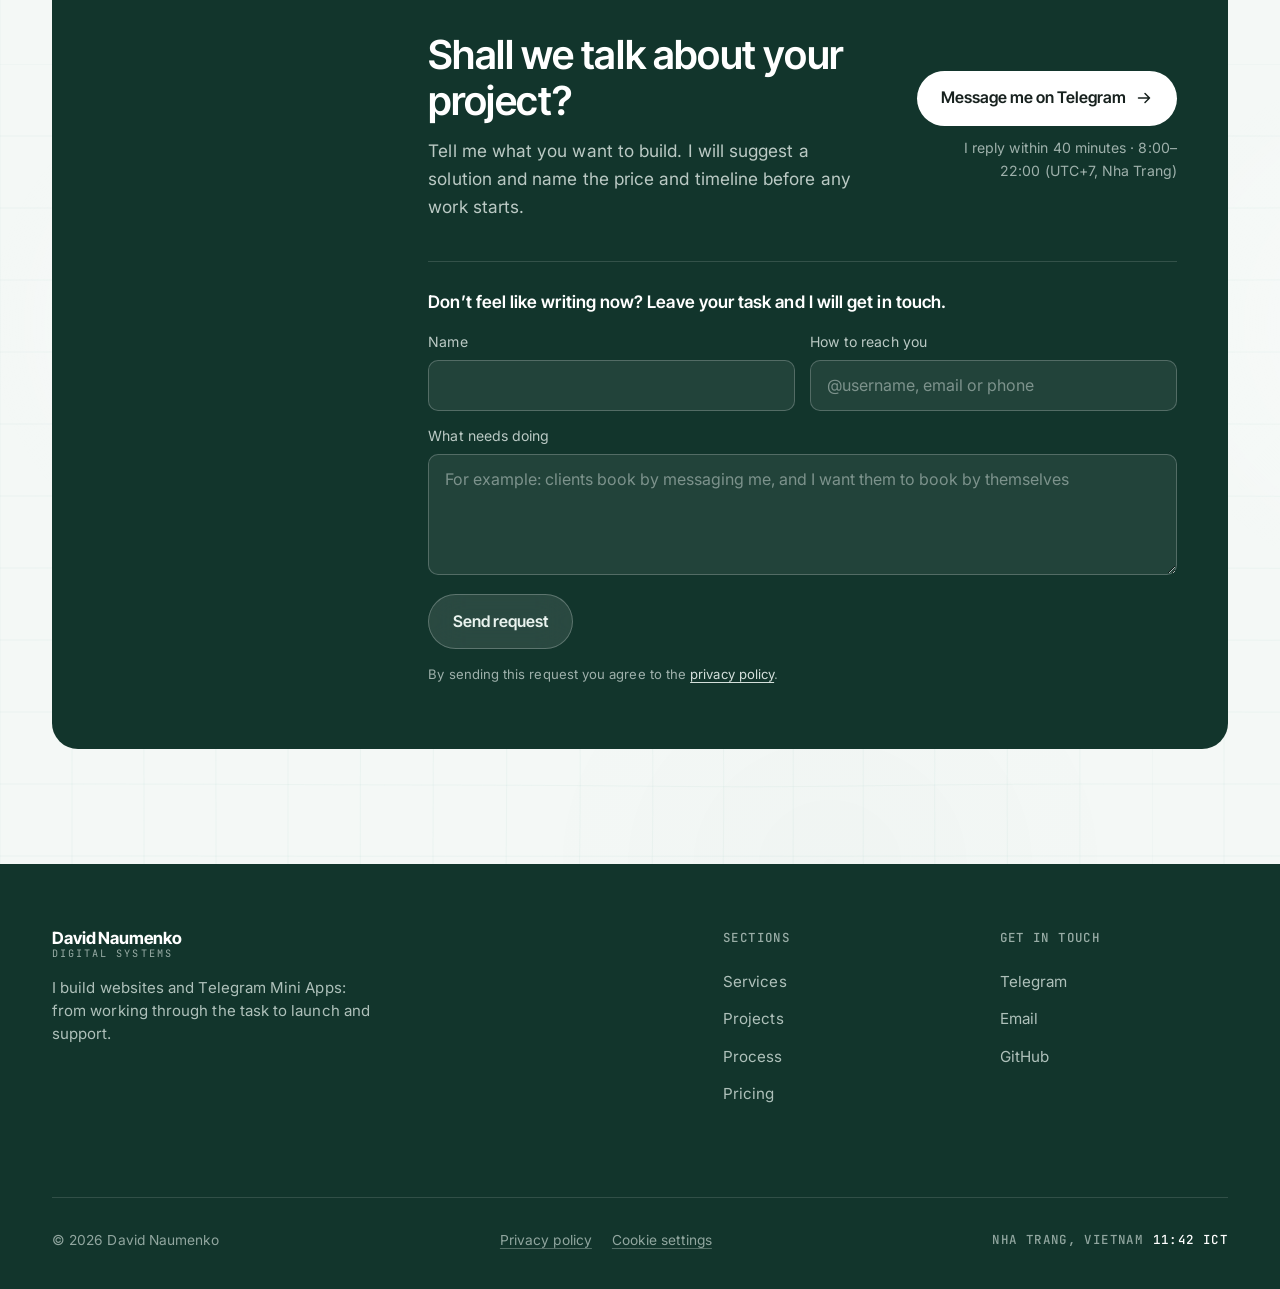
==== commit 7eae47b8: "Replace stock phrases and rename menu and labels Co-Authored-By: Claude Opus 5.5 <noreply@anthropic." ====
--- a/en/index.html
+++ b/en/index.html
@@ -1135,25 +1135,25 @@
         <div class="plan__price drum" data-drum data-hot="900" data-old="1100">
           <span class="drum__label">Price:</span>
           <button type="button" class="drum__arrow" data-step="-1" aria-label="Lower"><svg viewBox="0 0 14 14" fill="none" aria-hidden="true"><path d="M9 3L5 7l4 4" stroke="currentColor" stroke-width="1.7" stroke-linecap="round" stroke-linejoin="round"/></svg></button>
-          <div class="drum__win" role="slider" tabindex="0" aria-label="Price: bot or Mini App">$400</div>
+          <div class="drum__win" role="slider" tabindex="0" aria-label="Price: bot or Mini App">$900</div>
           <button type="button" class="drum__arrow" data-step="1" aria-label="Higher"><svg viewBox="0 0 14 14" fill="none" aria-hidden="true"><path d="M5 3l4 4-4 4" stroke="currentColor" stroke-width="1.7" stroke-linecap="round" stroke-linejoin="round"/></svg></button>
         </div>
         <div class="kit">
           <div class="kit__top">
             <span class="kit__label">Package</span>
             <div class="kit__chips">
-              <button type="button" class="kit__chip" data-v="400" aria-pressed="true">Starter</button>
-              <button type="button" class="kit__chip" data-v="900" aria-pressed="false">Business</button>
+              <button type="button" class="kit__chip" data-v="400" aria-pressed="false">Starter</button>
+              <button type="button" class="kit__chip" data-v="900" aria-pressed="true">Business</button>
               <button type="button" class="kit__chip" data-v="1500" aria-pressed="false">MAX</button>
             </div>
           </div>
           <div class="kit__lists">
-            <ul class="plan__list kit__list is-on" data-v="400" role="list">
+            <ul class="plan__list kit__list" data-v="400" role="list">
               <li>Product showcase</li>
               <li>Bookings and incoming requests</li>
               <li>Standard admin panel</li>
             </ul>
-            <ul class="plan__list kit__list" data-v="900" role="list">
+            <ul class="plan__list kit__list is-on" data-v="900" role="list">
               <li><b>Everything in Starter</b></li>
               <li>Client database</li>
               <li>Statistics and broadcasts</li>
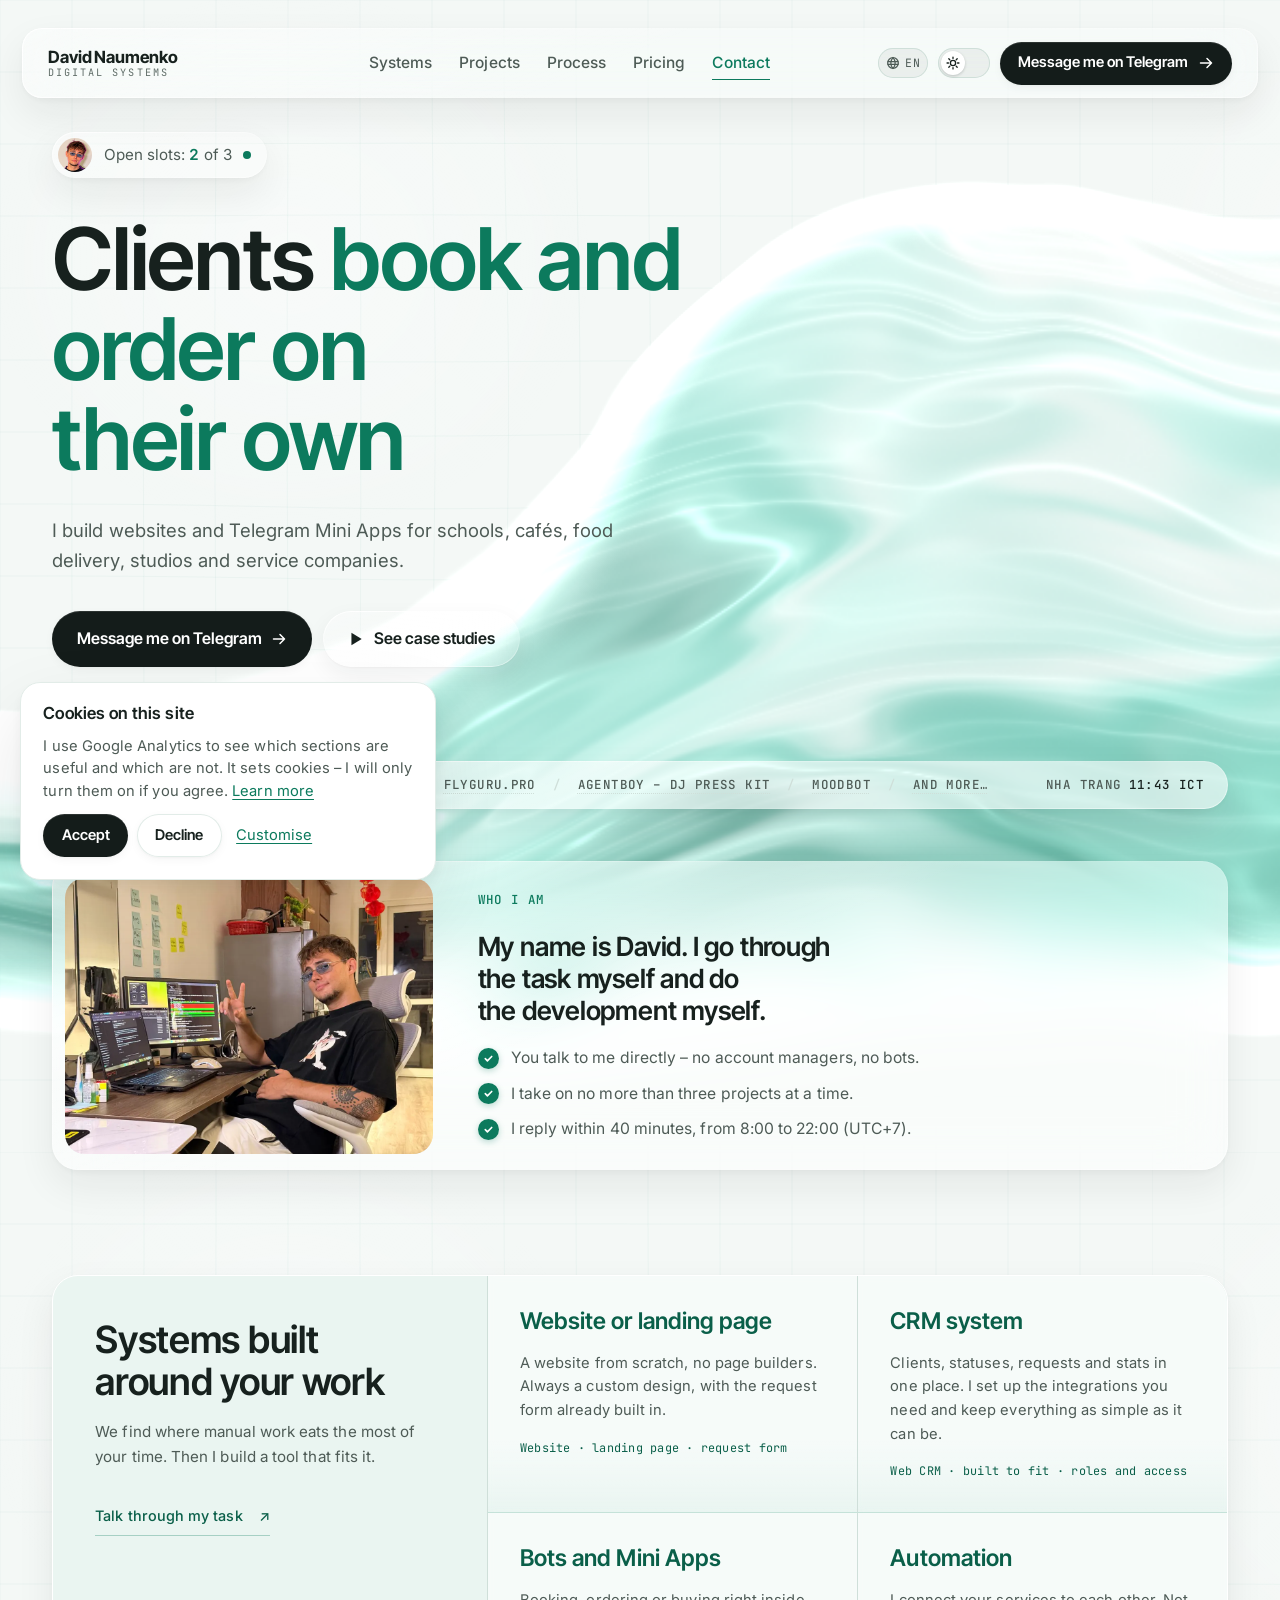
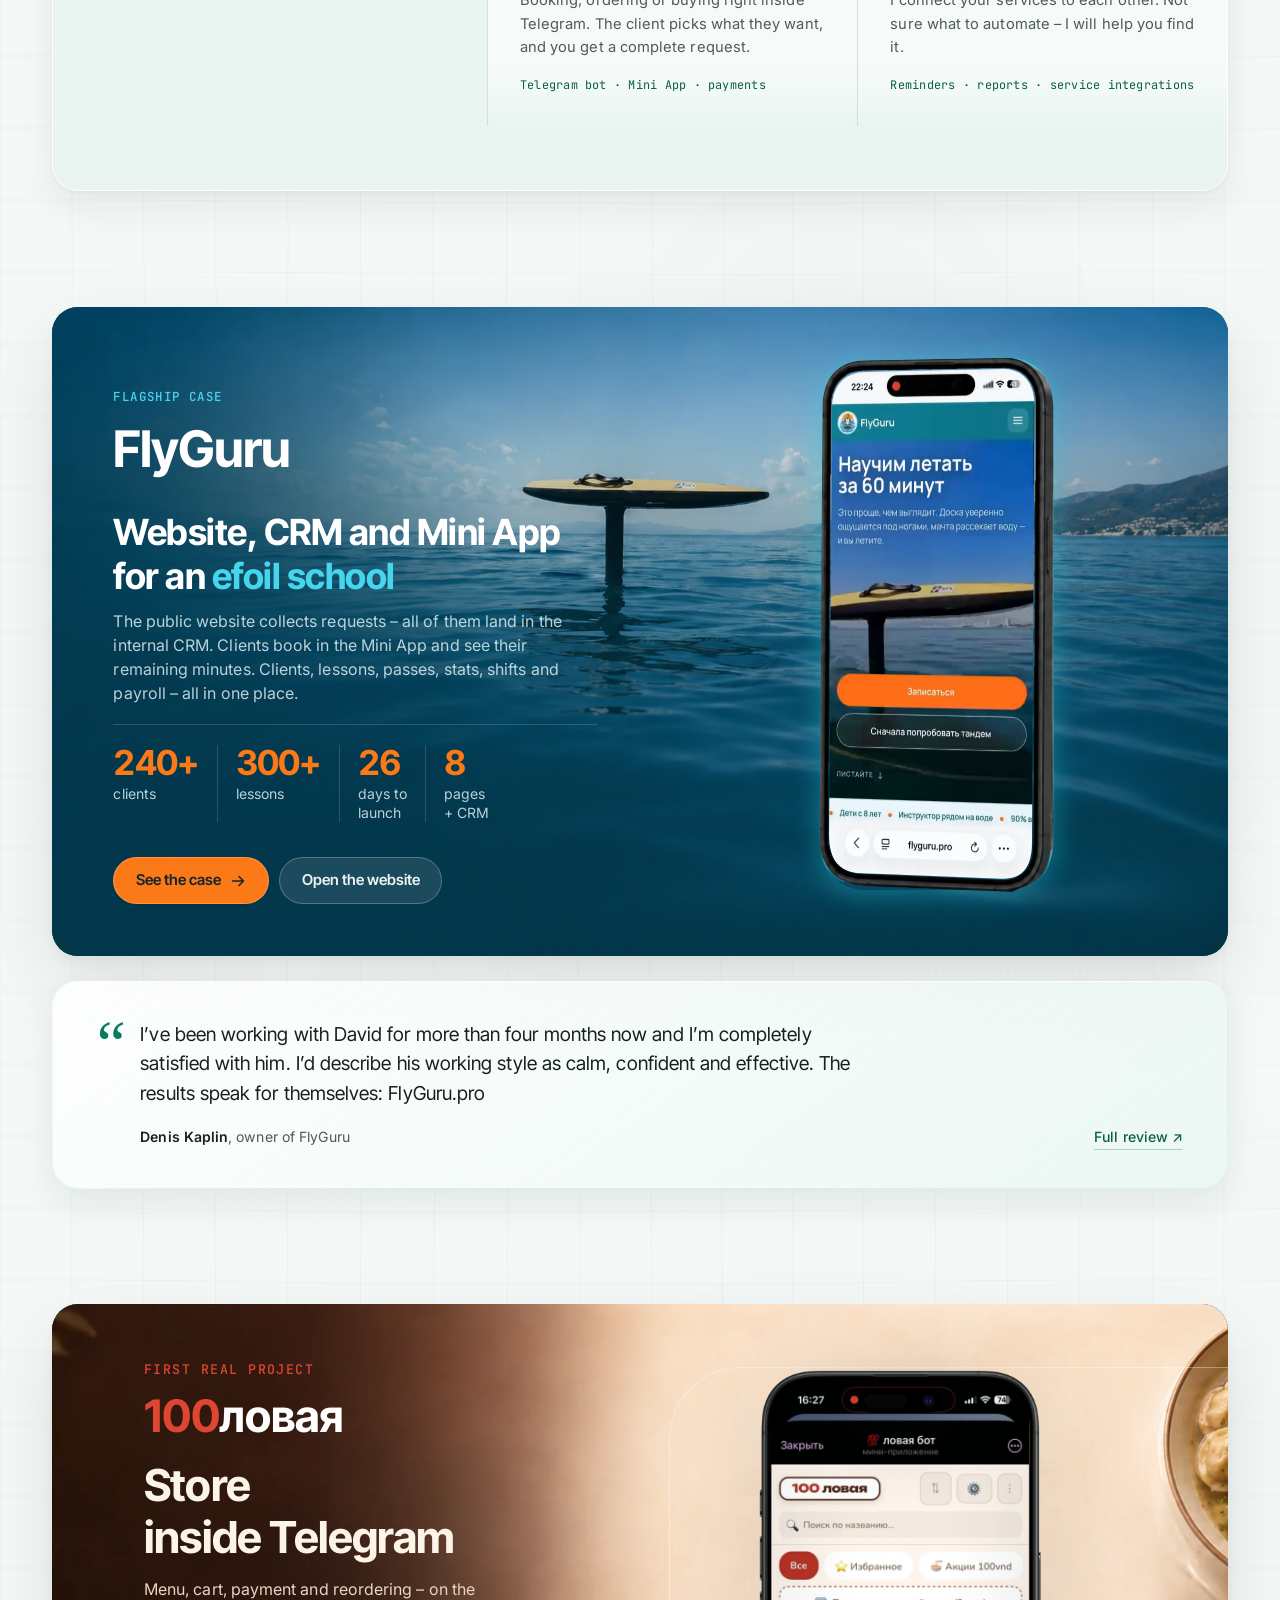
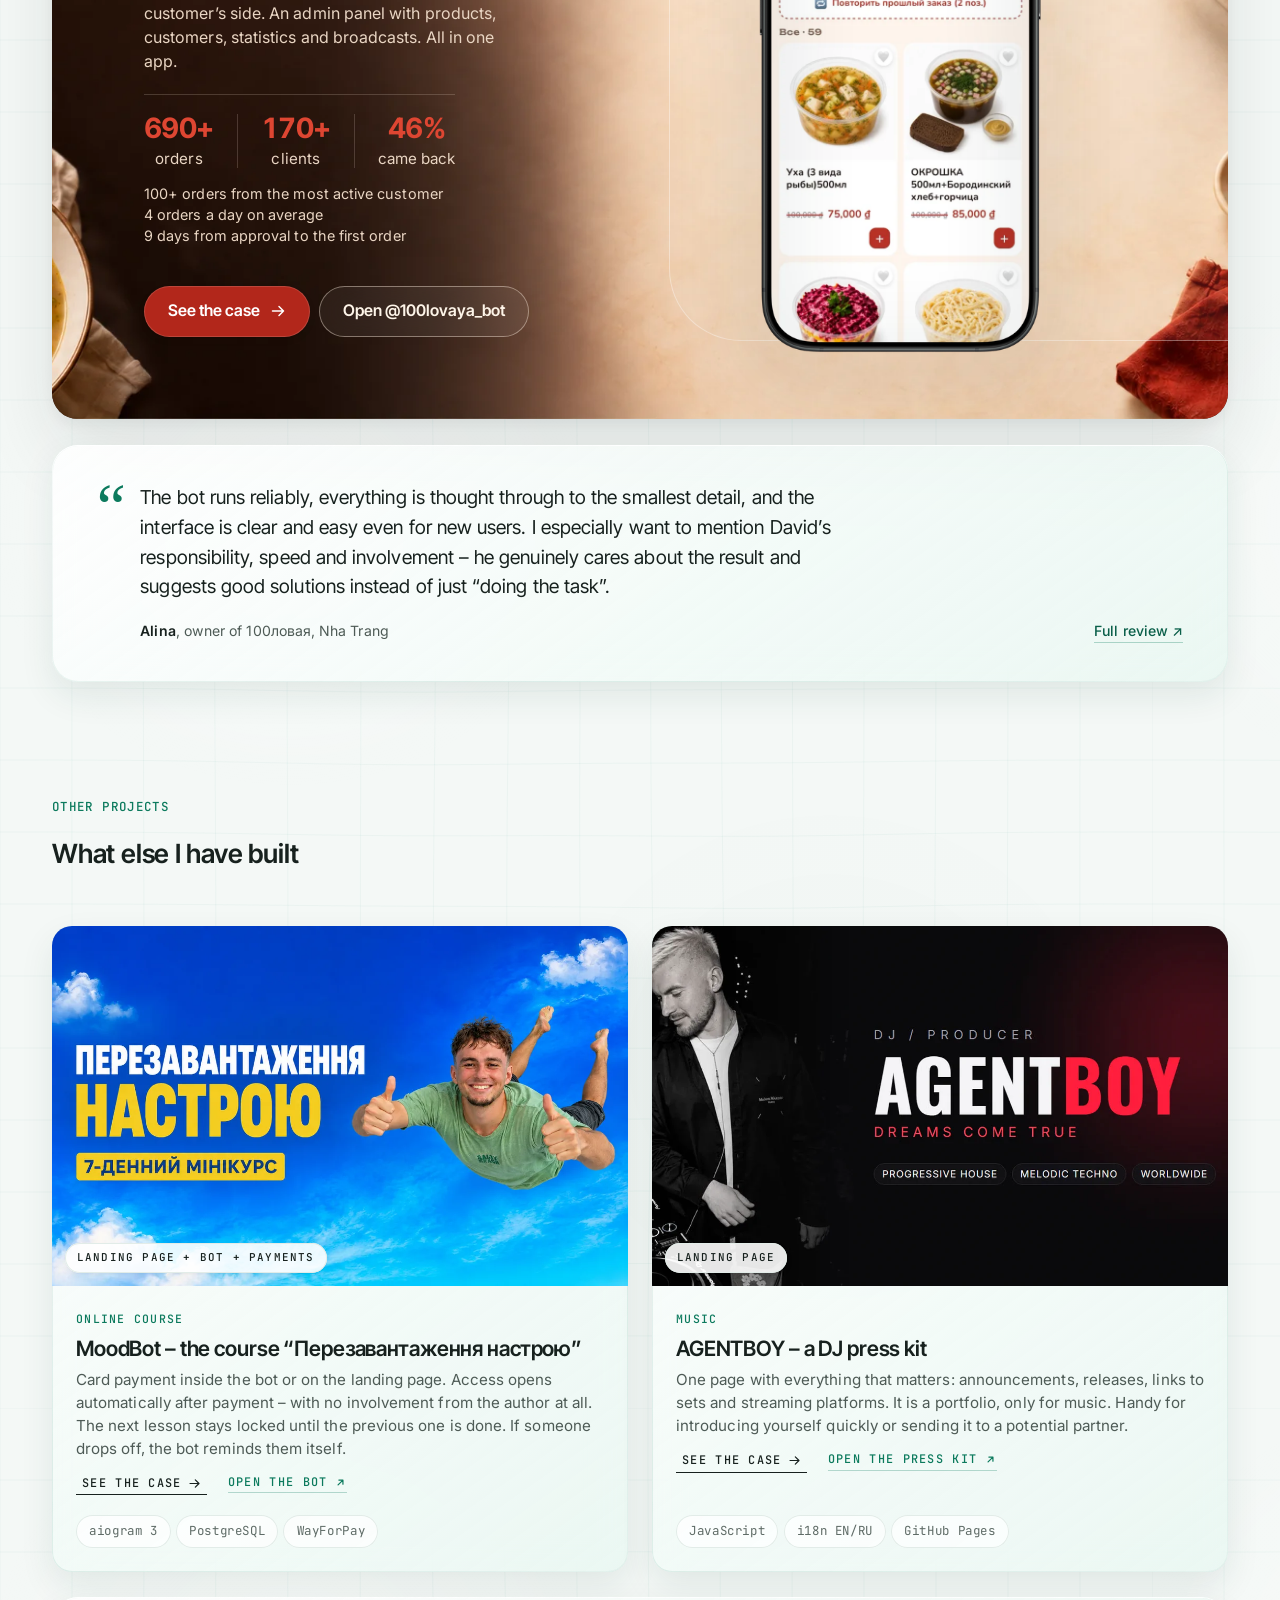
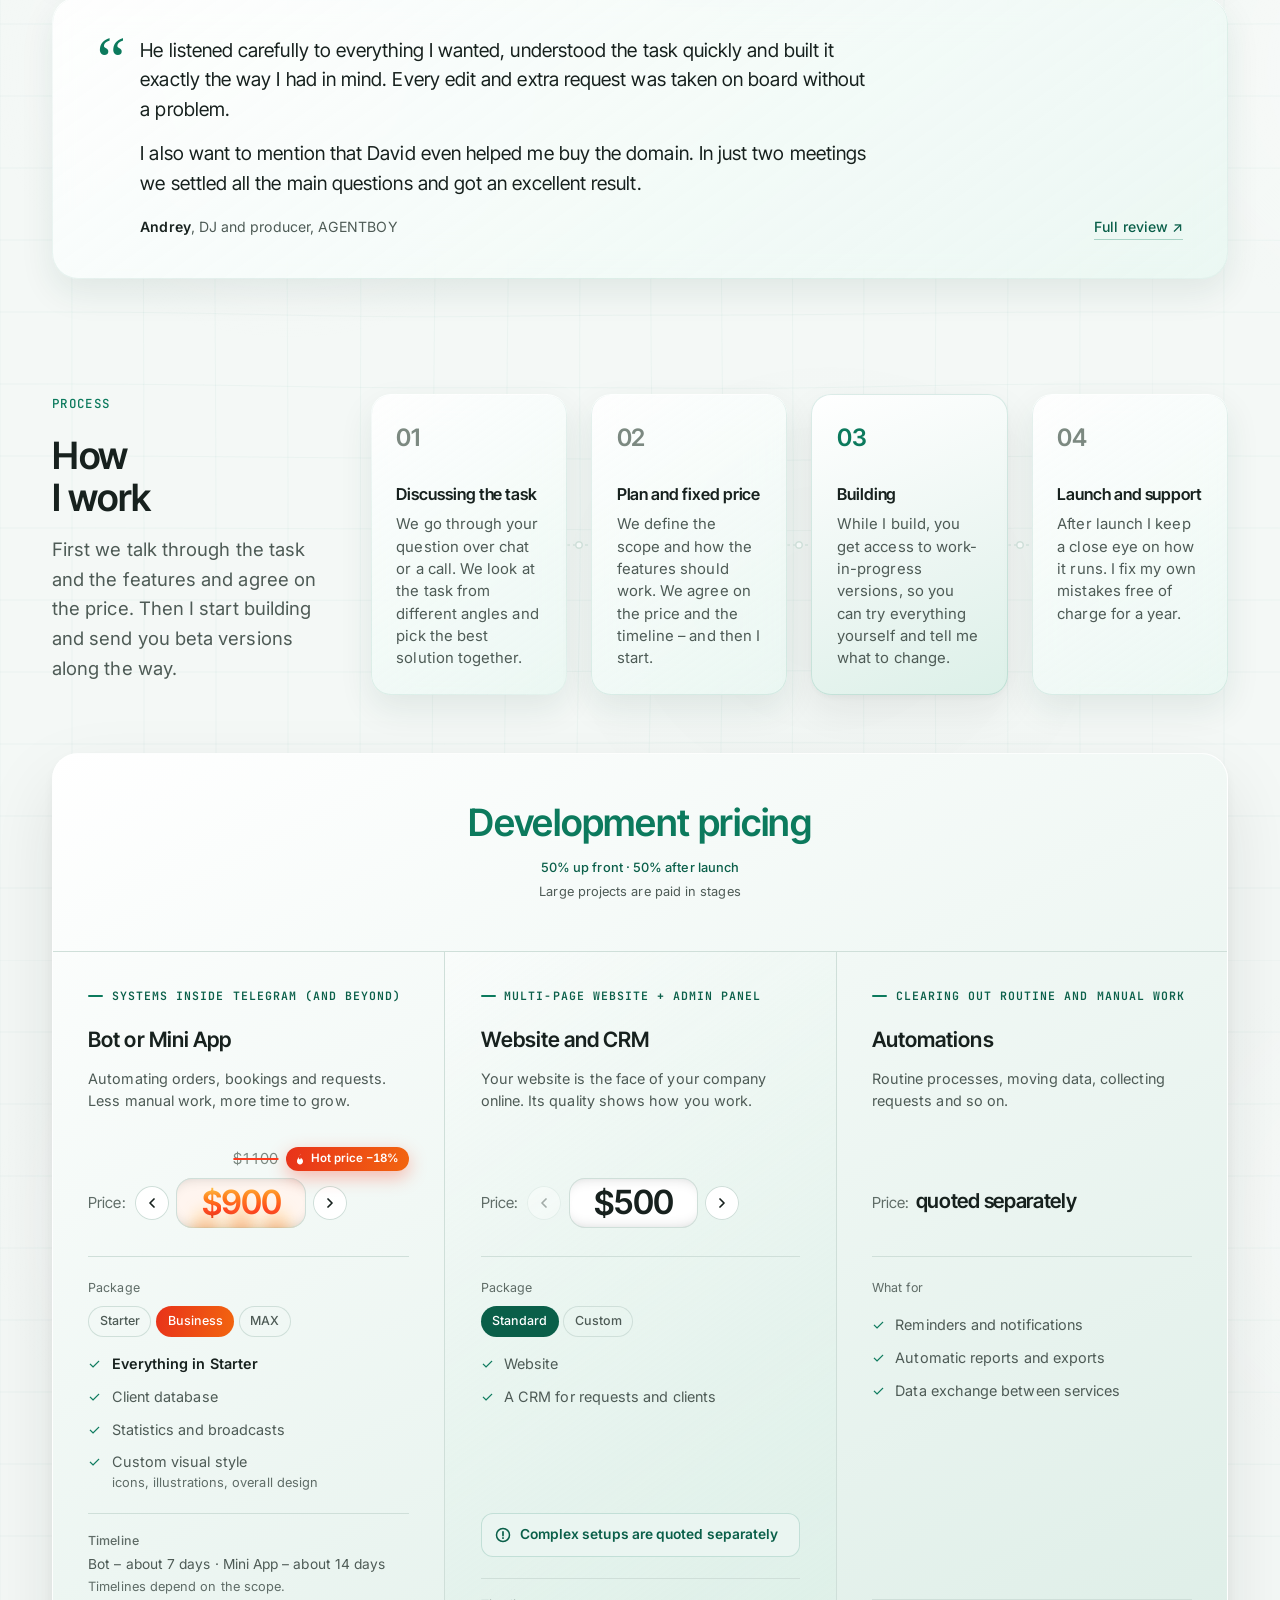
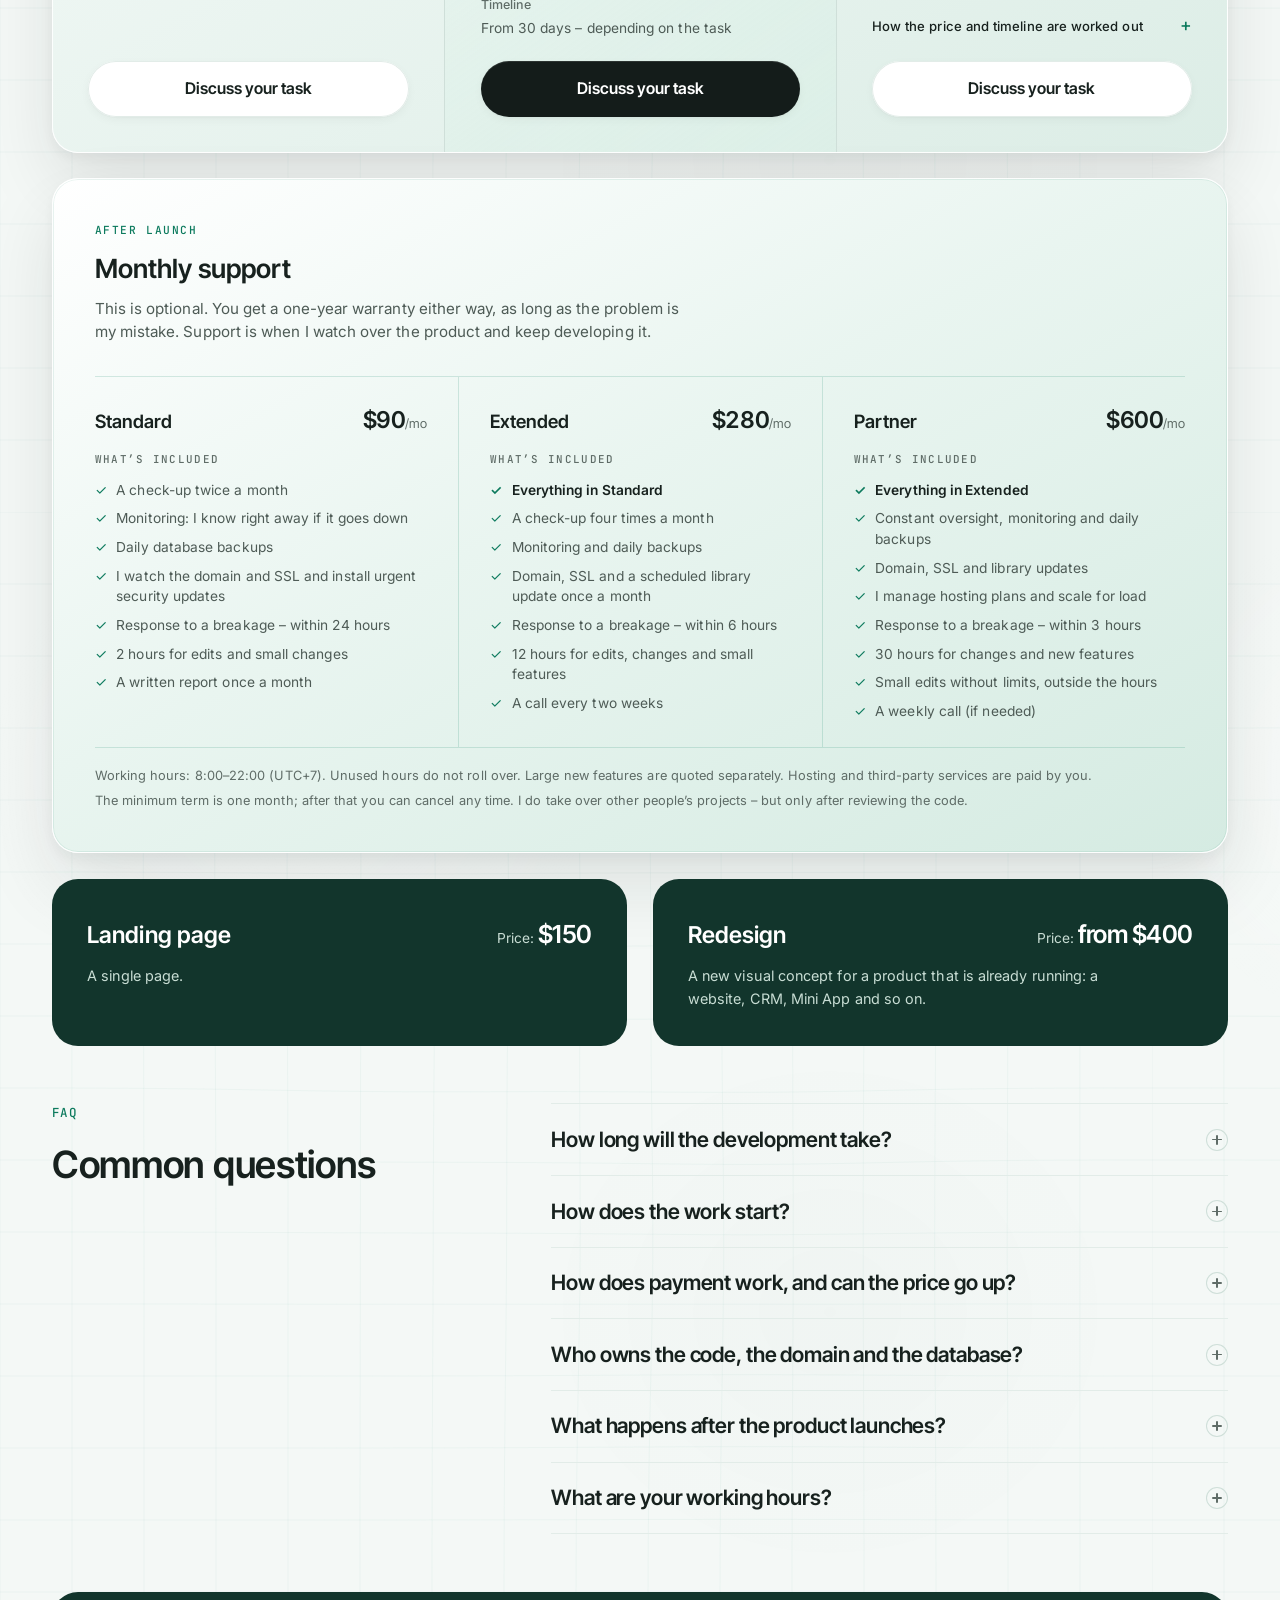
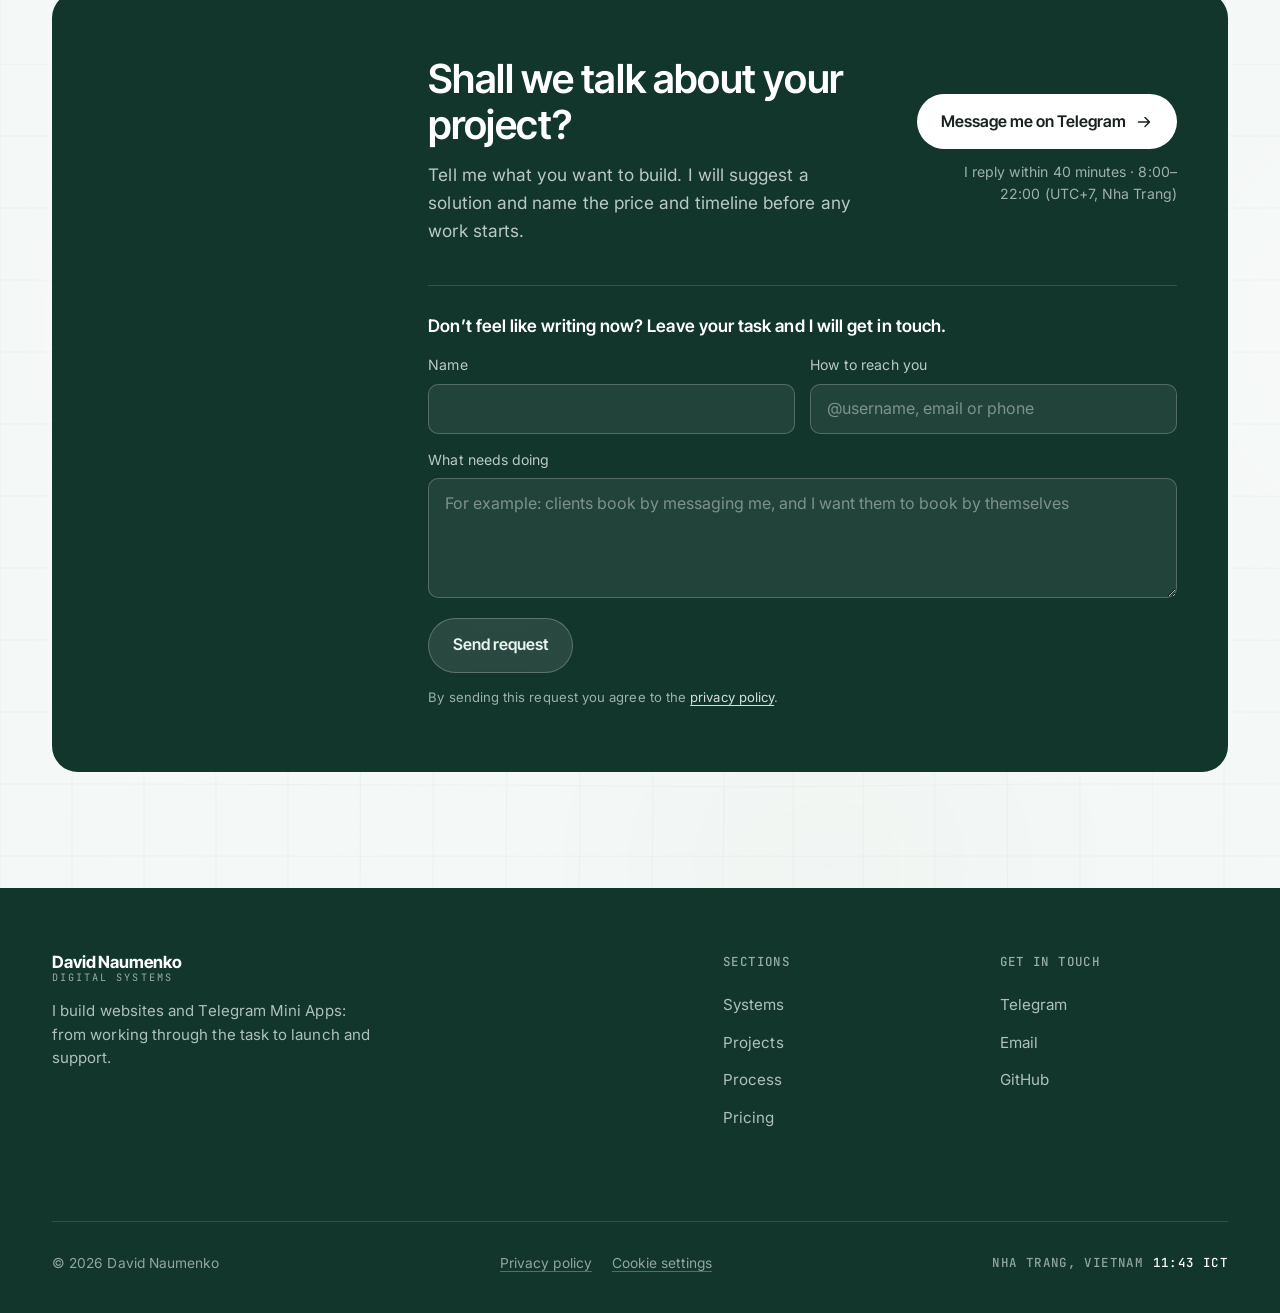
==== commit d7ca9692: "Describe FlyGuru Mini App in case texts Co-Authored-By: Claude Opus 5.5 <noreply@anthropic.com>" ====
--- a/en/index.html
+++ b/en/index.html
@@ -72,7 +72,7 @@
     </a>
 
     <nav class="nav" aria-label="Main navigation">
-      <a href="#solutions" class="nav__link">Services</a>
+      <a href="#solutions" class="nav__link">Systems</a>
       <a href="#work" class="nav__link">Projects</a>
       <a href="#process" class="nav__link">Process</a>
       <a href="#pricing" class="nav__link">Pricing</a>
@@ -118,7 +118,7 @@
 
 <div class="sheet" id="sheet" hidden>
   <nav class="sheet__nav" aria-label="Mobile navigation">
-    <a href="#solutions">Services</a>
+    <a href="#solutions">Systems</a>
     <a href="#work">Projects</a>
     <a href="#process">Process</a>
     <a href="#pricing">Pricing</a>
@@ -179,7 +179,7 @@
       <div class="rail__inner glass">
         <span class="rail__live">
           <span class="rail__dot" aria-hidden="true"></span>
-          Projects
+          Active projects
         </span>
         <span class="rail__sep" aria-hidden="true">/</span>
         <a class="rail__item rail__val rail__link" href="#case-100lovaya" data-case="100lovaya">100ловая Mini App</a>
@@ -232,8 +232,8 @@
     <div class="solutions__panel">
       <canvas class="water water--accent solutions__water" data-flow="basin" aria-hidden="true"></canvas>
       <header class="solutions__head reveal">
-        <h2 class="h2">What I can do</h2>
-        <p class="solutions__intro">We look at where manual work takes the most time and build a handy tool for exactly that.</p>
+        <h2 class="h2">Systems built around your work</h2>
+        <p class="solutions__intro">We find where manual work eats the most of your time. Then I build a tool that fits it.</p>
         <a href="https://t.me/davidnaumenko" class="solutions__link" target="_blank" rel="noopener">Talk through my task <span aria-hidden="true">↗</span></a>
       </header>
       <div class="sol">
@@ -244,7 +244,7 @@
         </article>
         <article class="sol__card reveal">
           <h3 class="sol__h">CRM system</h3>
-          <p>Clients, statuses, requests and stats in one place. I set up the integrations you need and make it simple to use.</p>
+          <p>Clients, statuses, requests and stats in one place. I set up the integrations you need and keep everything as simple as it can be.</p>
           <p class="sol__how">Web&nbsp;CRM&nbsp;· built&nbsp;to&nbsp;fit&nbsp;· roles&nbsp;and&nbsp;access</p>
         </article>
         <article class="sol__card reveal">
@@ -538,7 +538,7 @@
       <div class="p100__plate" aria-hidden="true"></div>
 
       <div class="p100__text">
-        <p class="label mono">Telegram store</p>
+        <p class="label mono">First real project</p>
 
         <h2 class="p100__h">
           <span class="p100__logo"><span class="p100__logo-num">100</span>ловая</span>
@@ -1131,7 +1131,7 @@
       <article class="plan reveal" id="plan-bot">
         <p class="plan__kind mono">Systems inside Telegram (and&nbsp;beyond)</p>
         <h3 class="plan__h">Bot or Mini App</h3>
-        <p class="plan__for">Orders, bookings and requests right in Telegram. Less messaging and manual work.</p>
+        <p class="plan__for">Automating orders, bookings and requests. Less manual work, more time to grow.</p>
         <div class="plan__price drum" data-drum data-hot="900" data-old="1100">
           <span class="drum__label">Price:</span>
           <button type="button" class="drum__arrow" data-step="-1" aria-label="Lower"><svg viewBox="0 0 14 14" fill="none" aria-hidden="true"><path d="M9 3L5 7l4 4" stroke="currentColor" stroke-width="1.7" stroke-linecap="round" stroke-linejoin="round"/></svg></button>
@@ -1177,7 +1177,7 @@
       <article class="plan plan--on reveal" id="plan-crm">
         <p class="plan__kind mono">Multi-page website + admin panel</p>
         <h3 class="plan__h">Website and CRM</h3>
-        <p class="plan__for">A website that takes requests and a simple system that shows clients, bookings and money.</p>
+        <p class="plan__for">Your website is the face of your company online. Its quality shows how you work.</p>
         <div class="plan__price drum" data-drum>
           <span class="drum__label">Price:</span>
           <button type="button" class="drum__arrow" data-step="-1" aria-label="Lower"><svg viewBox="0 0 14 14" fill="none" aria-hidden="true"><path d="M9 3L5 7l4 4" stroke="currentColor" stroke-width="1.7" stroke-linecap="round" stroke-linejoin="round"/></svg></button>
@@ -1213,7 +1213,7 @@
       </article>
 
       <article class="plan reveal" id="plan-auto">
-        <p class="plan__kind mono">Removing manual work</p>
+        <p class="plan__kind mono">Clearing out routine and manual work</p>
         <h3 class="plan__h">Automations</h3>
         <p class="plan__for">Routine processes, moving data, collecting requests and so&nbsp;on.</p>
         <p class="plan__price plan__price--calc">Price: <span>quoted separately</span></p>
@@ -1453,7 +1453,7 @@
     <nav class="footer__col" aria-label="Footer navigation">
       <p class="footer__col-h">Sections</p>
       <ul class="footer__list" role="list">
-        <li><a href="#solutions">Services</a></li>
+        <li><a href="#solutions">Systems</a></li>
         <li><a href="#work">Projects</a></li>
         <li><a href="#process">Process</a></li>
         <li><a href="#pricing">Pricing</a></li>
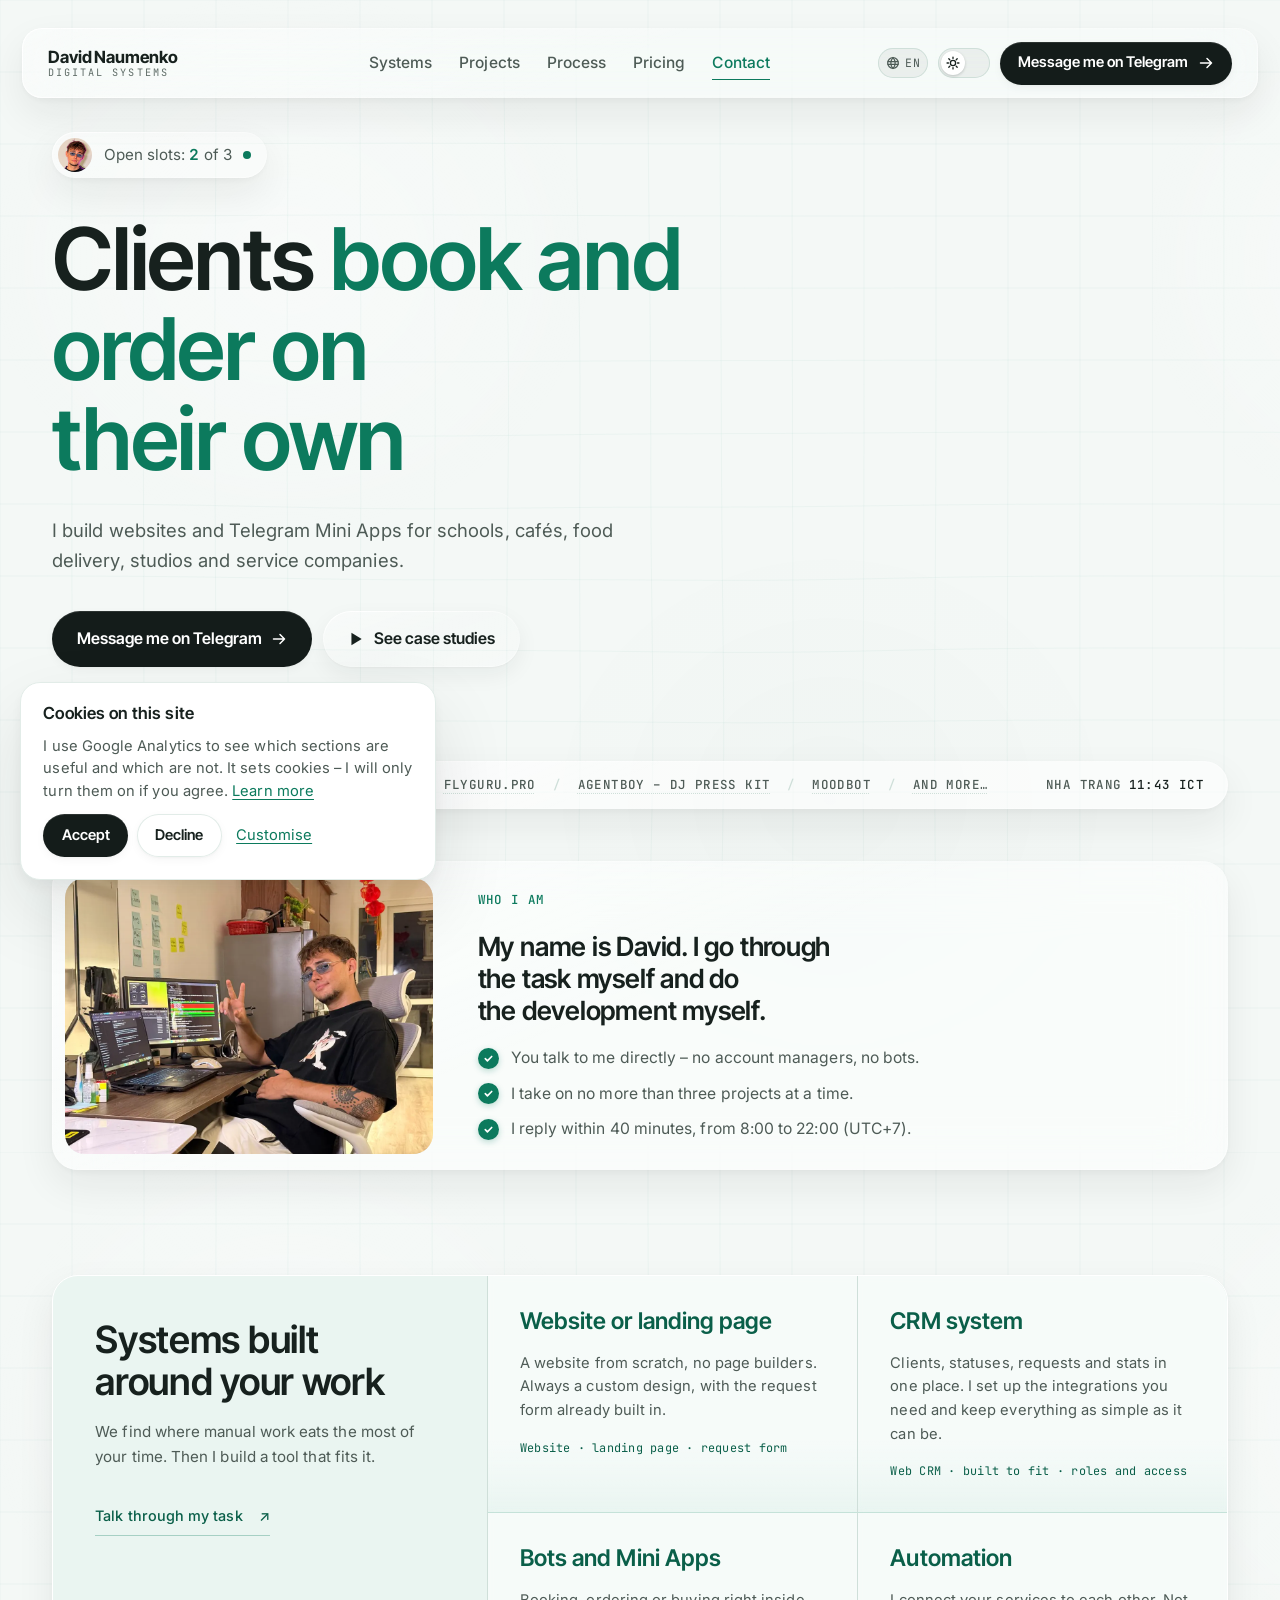
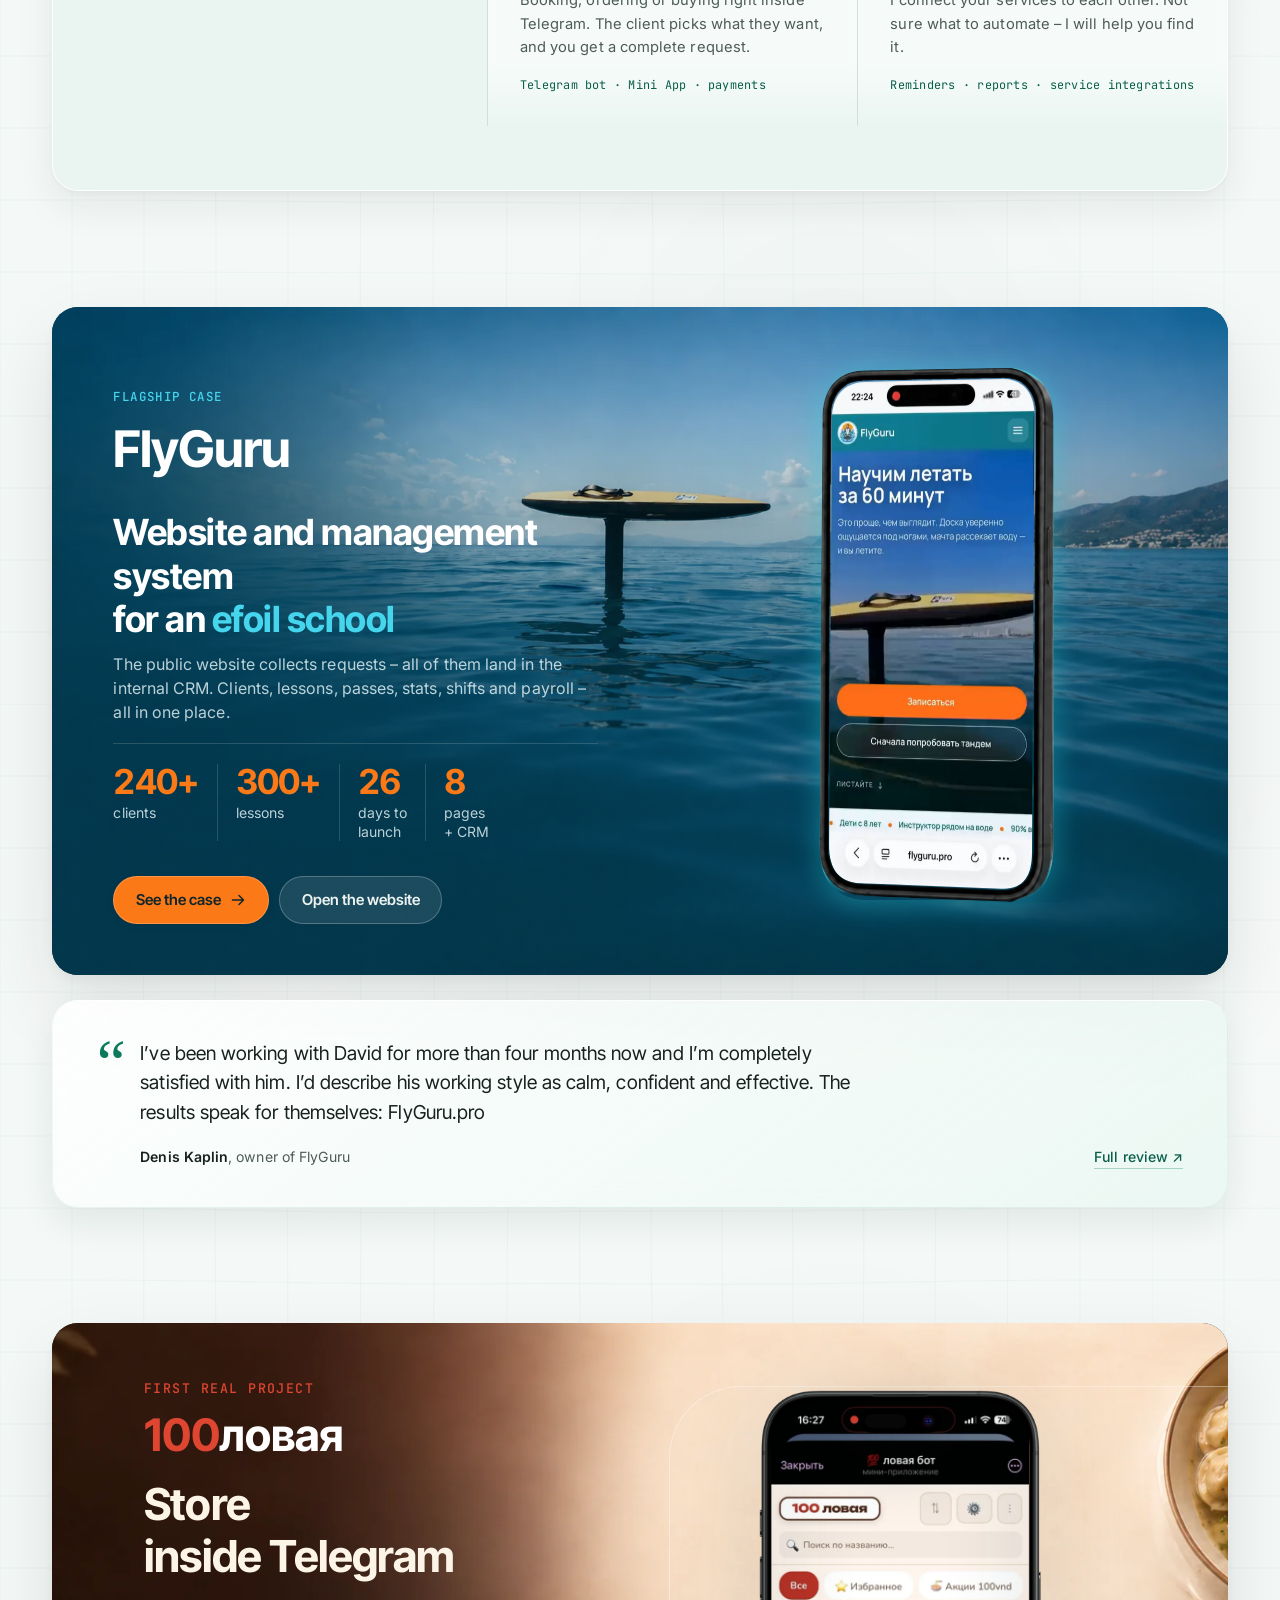
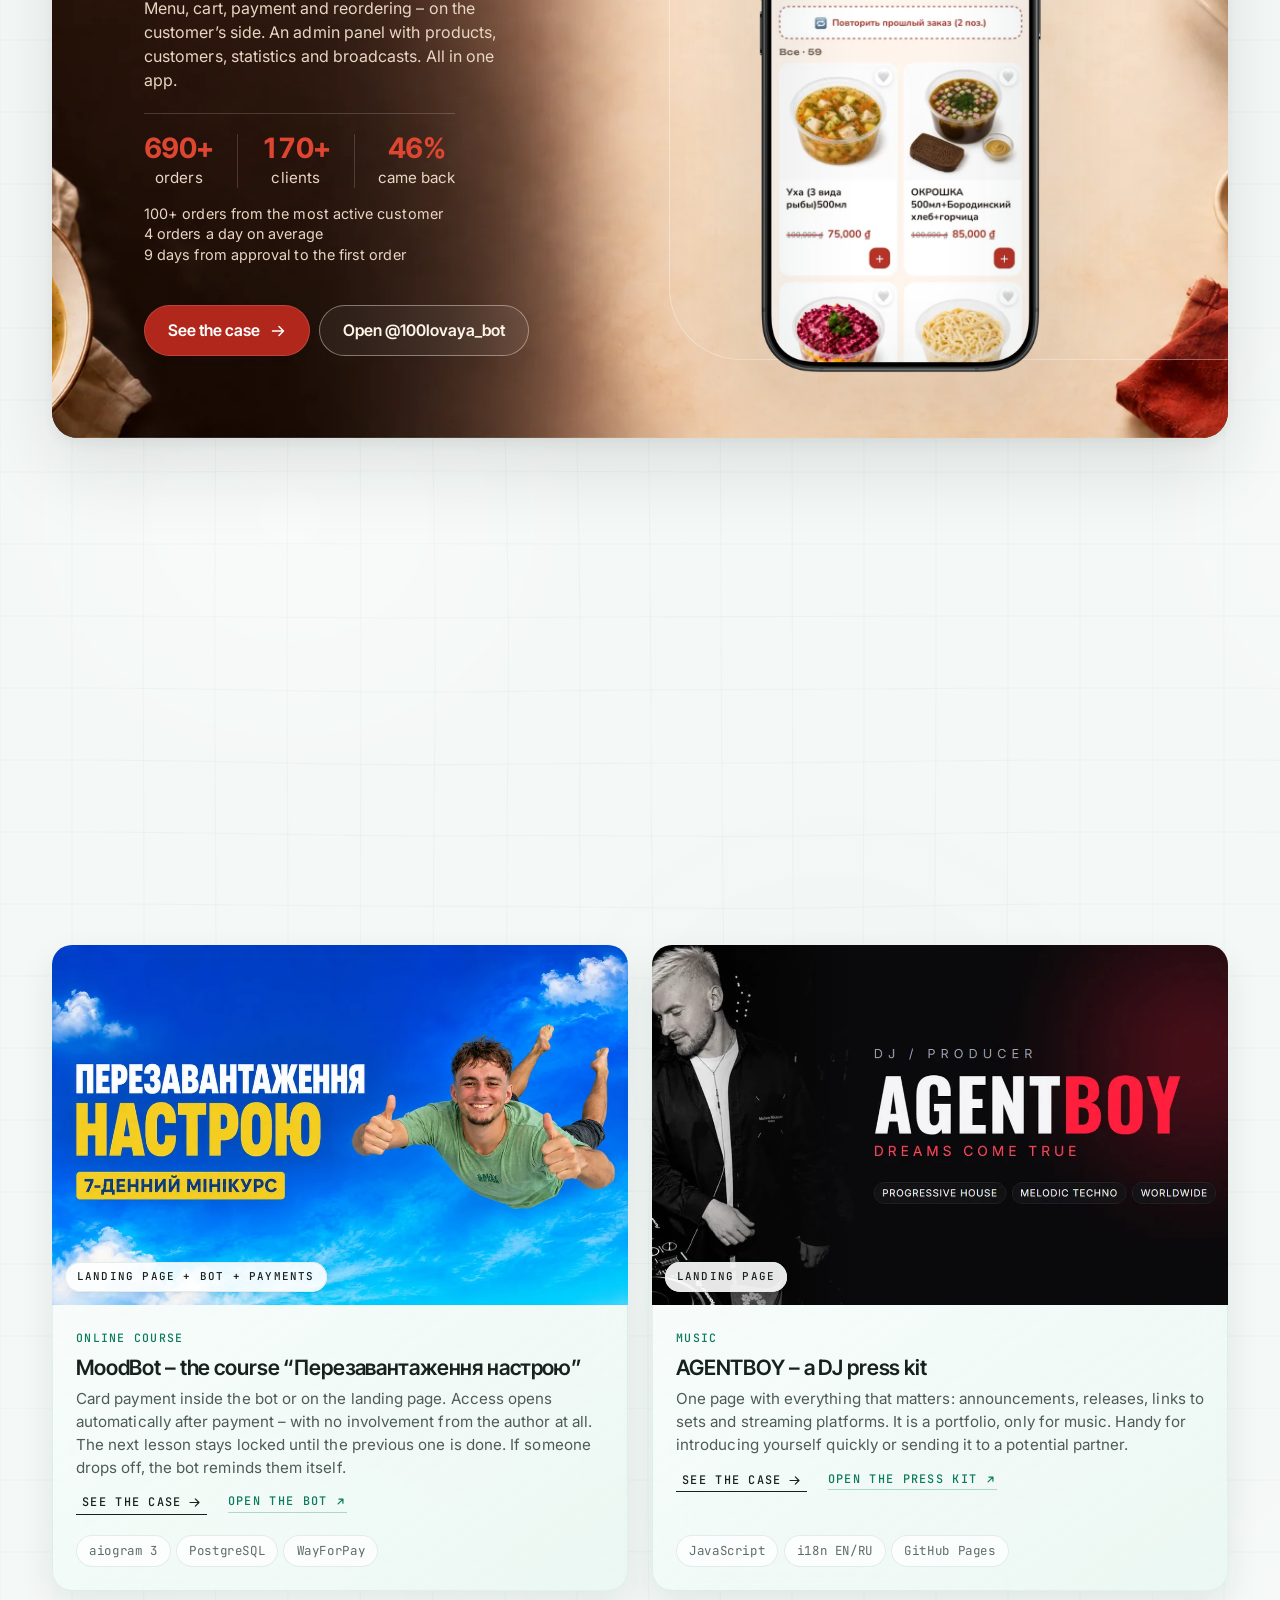
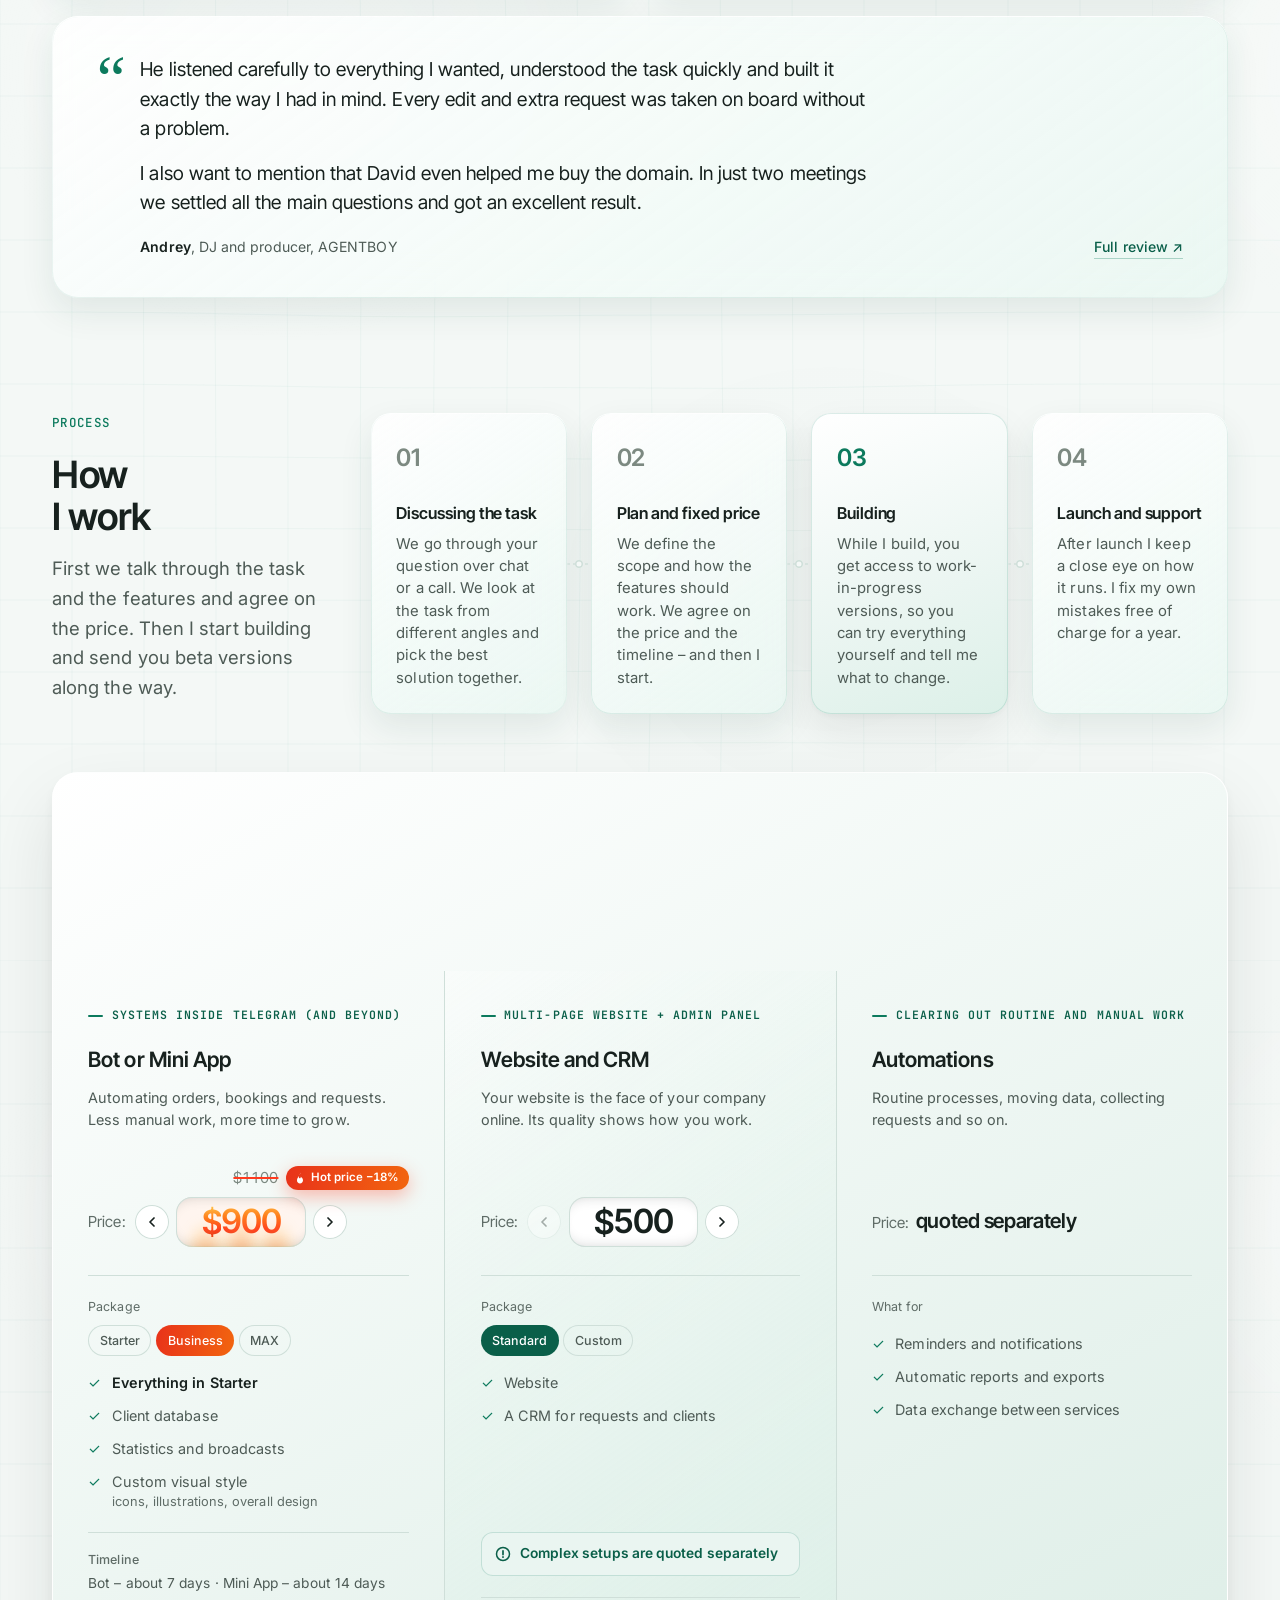
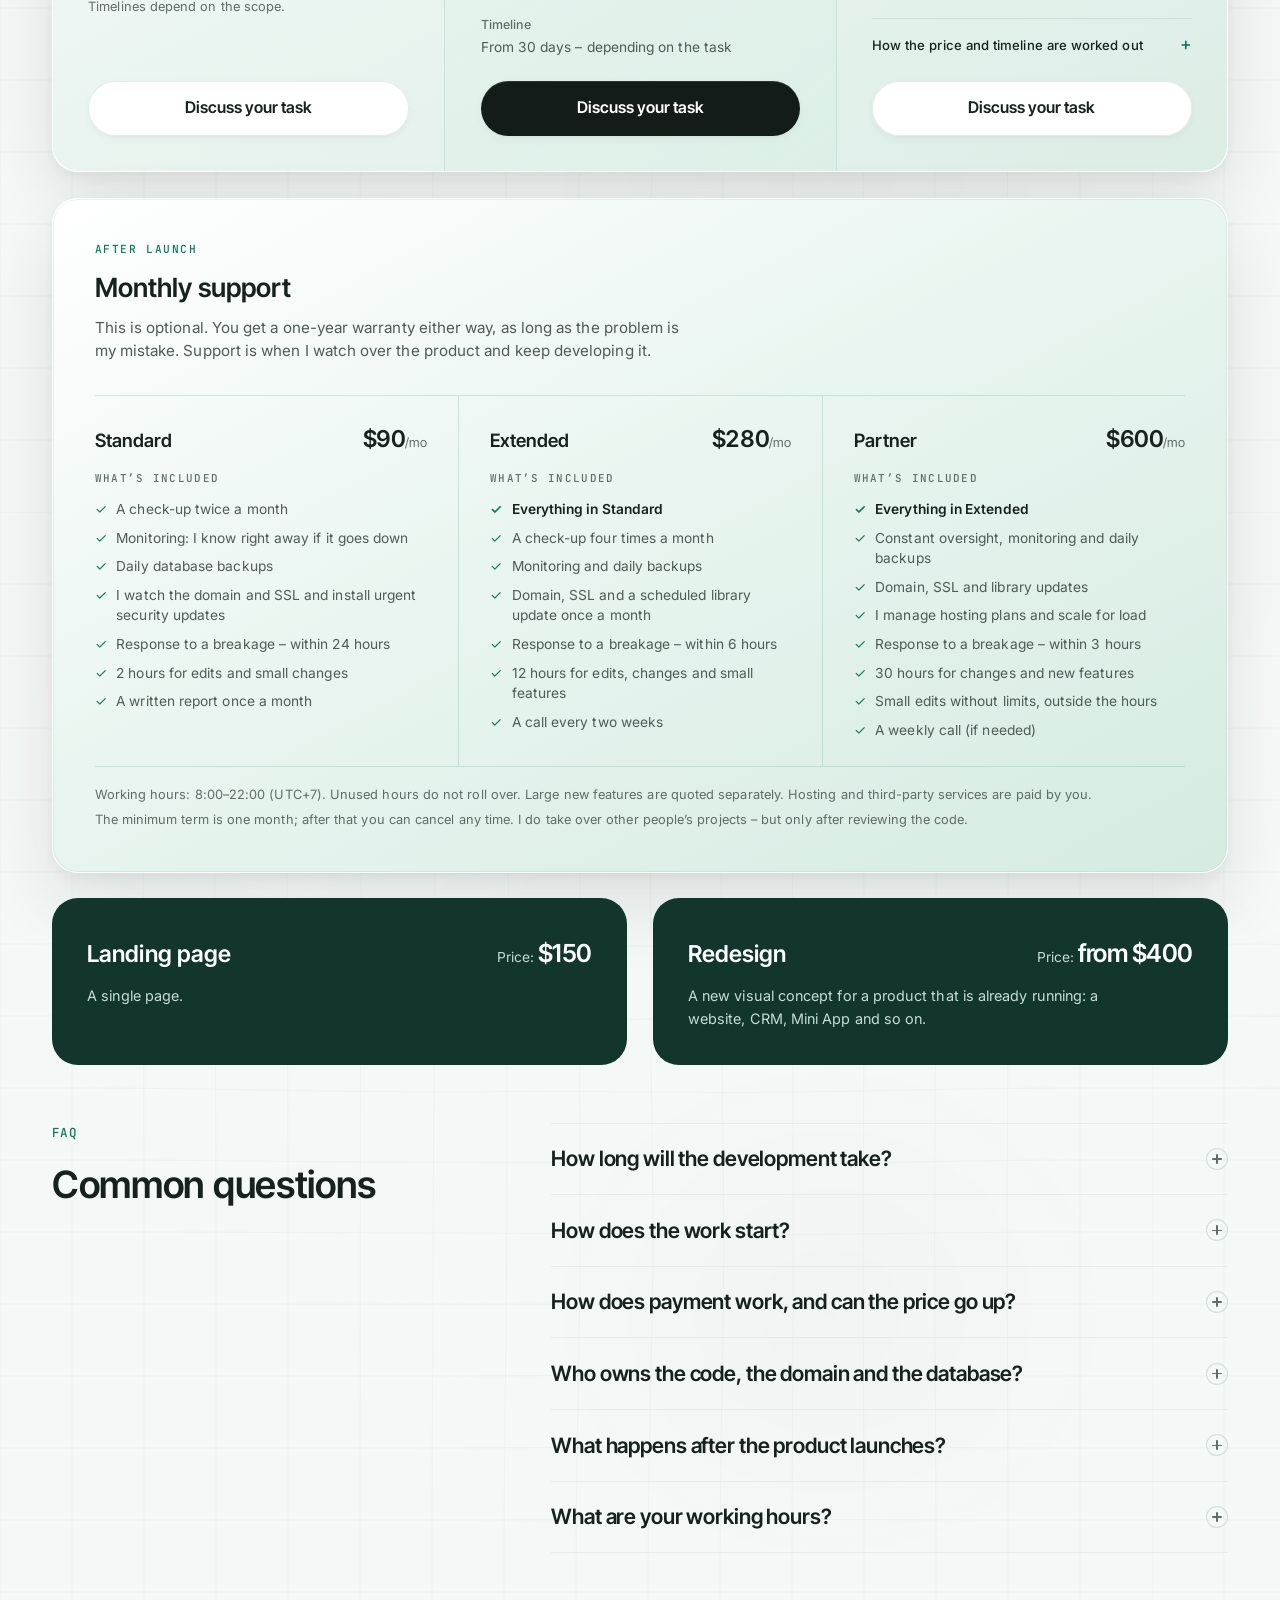
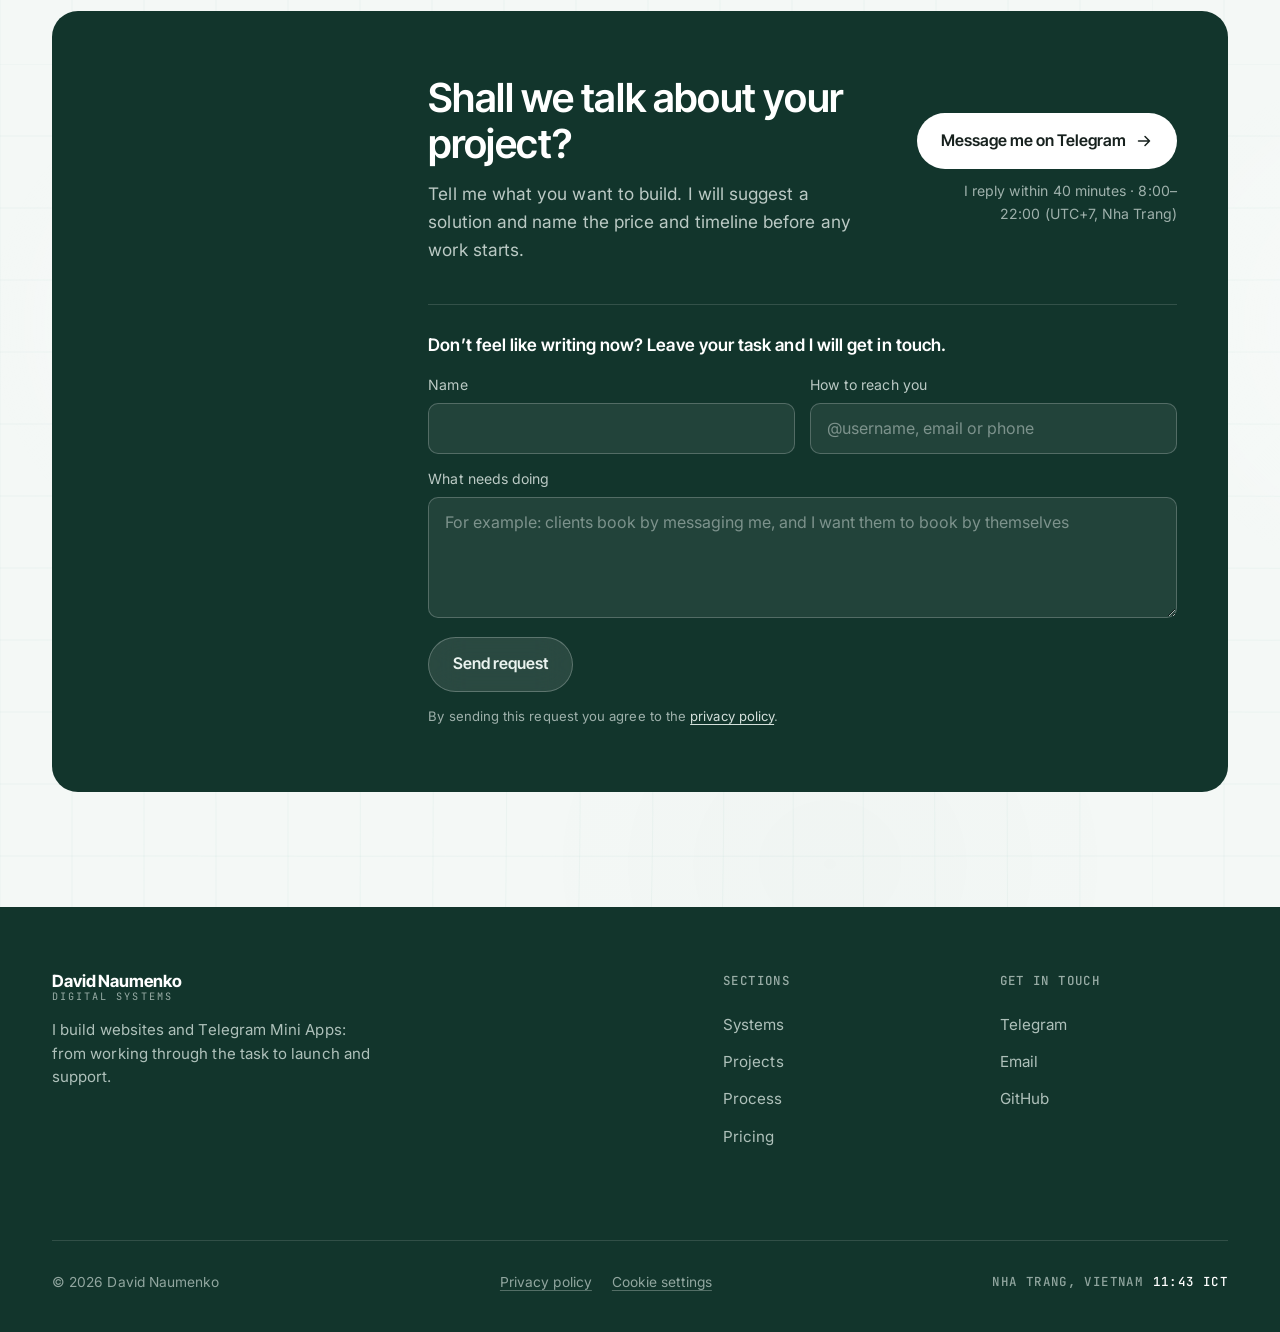
==== commit 55a9d23d: "Align title, OG alt, final block and footer with hero promise Co-Authored-By: Claude Opus 5.5 <norep" ====
--- a/en/index.html
+++ b/en/index.html
@@ -284,9 +284,9 @@
       <div class="fgh__text">
         <p class="label mono">Flagship case</p>
         <h2 class="fgh__title">FlyGuru</h2>
-        <p class="fgh__sub">Website, CRM and Mini App <br>for an <em>efoil school</em></p>
+        <p class="fgh__sub">Website and management system <br>for an <em>efoil school</em></p>
         <p class="fgh__lead">
-          The public website collects requests – all of them land in the internal CRM. Clients book in the Mini App and see their remaining minutes. Clients, lessons, passes, stats, shifts and payroll – all in one place.
+          The public website collects requests – all of them land in the internal CRM. Clients, lessons, passes, stats, shifts and payroll – all in one place.
         </p>
 
         <!-- клиенты и занятия – из боевой базы школы (Supabase); 26 дней – от первой
@@ -348,7 +348,7 @@
     <template id="case-flyguru" data-theme="flyguru">
       <div class="cv__id">
         <h2 class="cv__title" id="cv-title-flyguru">FlyGuru</h2>
-        <p class="cv__sub">Website, CRM and Mini App for an efoil school in Nha Trang</p>
+        <p class="cv__sub">Website and CRM for an efoil school in Nha Trang</p>
       </div>
 
       <section class="cv__gal" aria-label="Project screens">
@@ -476,7 +476,6 @@
             <ul class="cv__list" role="list">
               <li>Website: lessons, tandem, club, price list, reviews, contacts with a map</li>
               <li>Requests from the website land in the dashboard and in a Telegram bot</li>
-              <li>Telegram Mini App: clients book and see their remaining minutes</li>
               <li>4 dashboards: admin, instructor, mechanic, SMM</li>
               <li>Opening and closing a shift with a photo</li>
               <li>Passes with a minute balance and an expiry date</li>
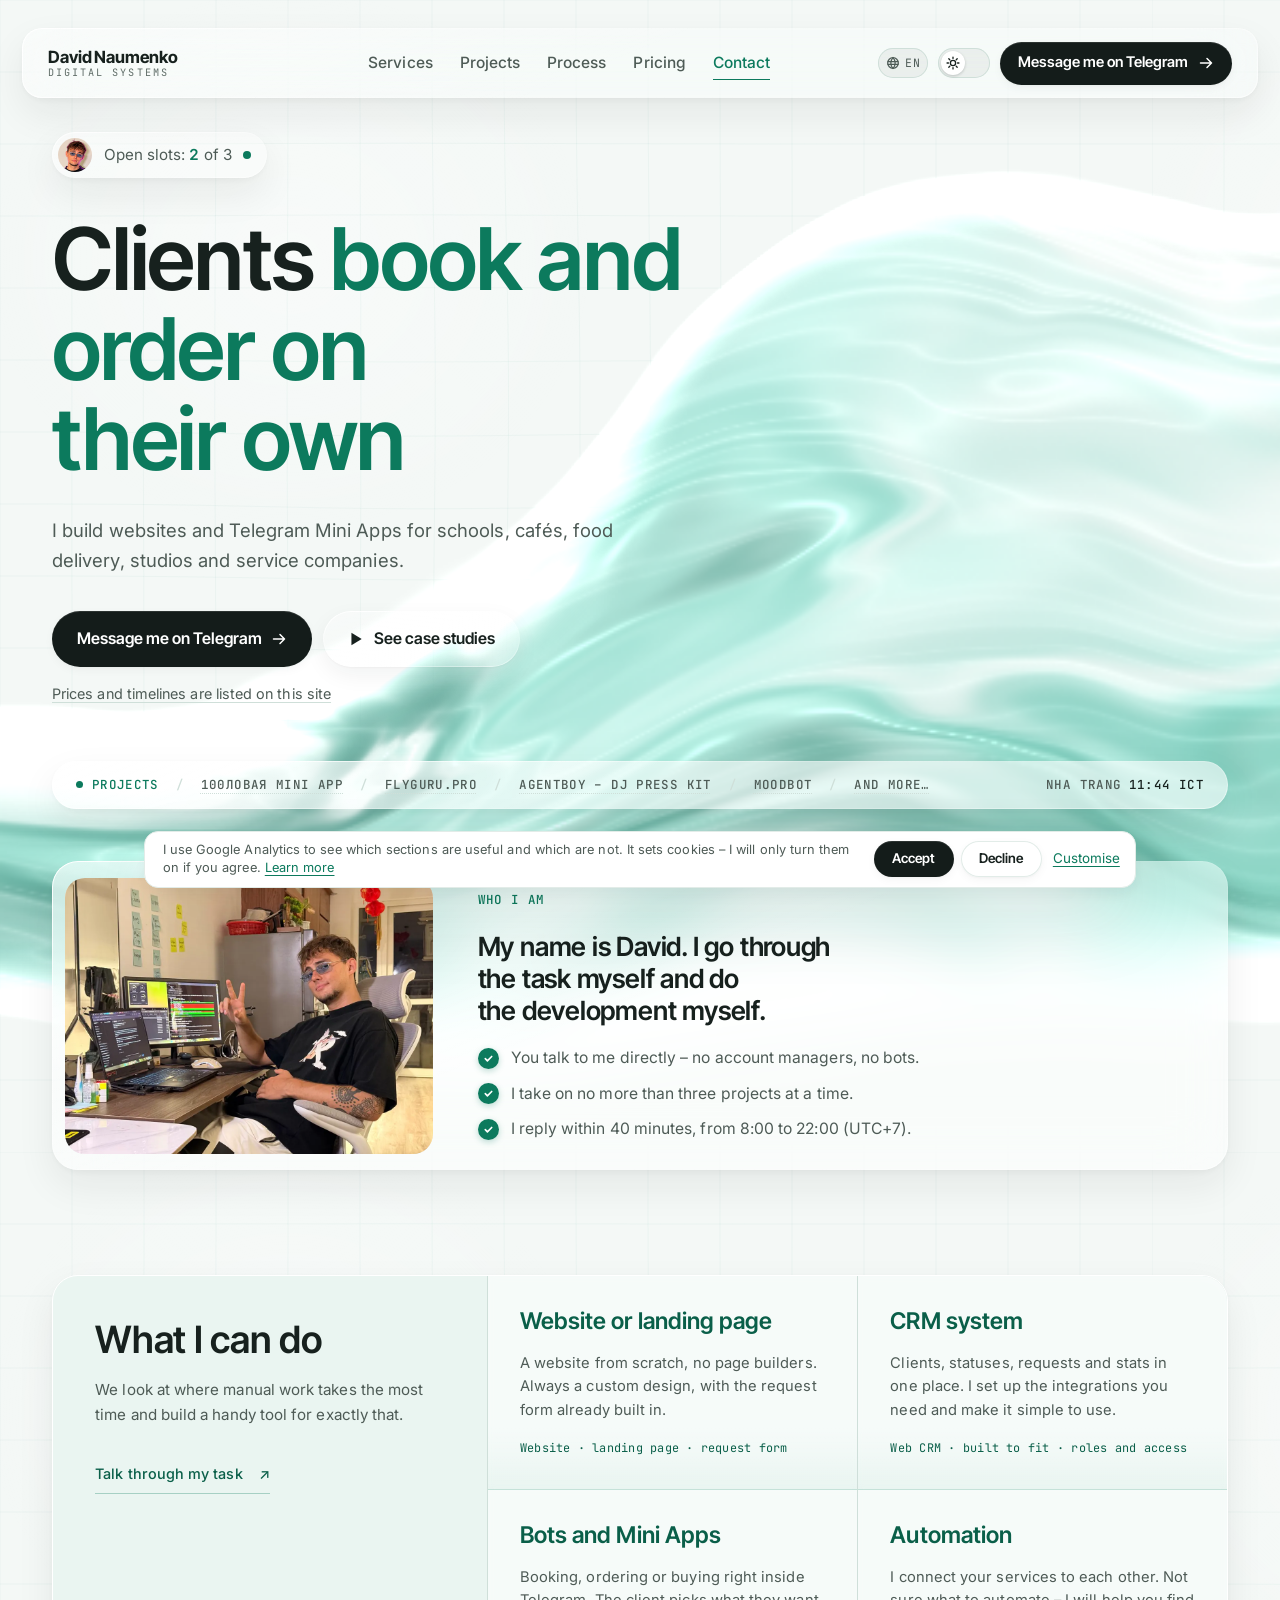
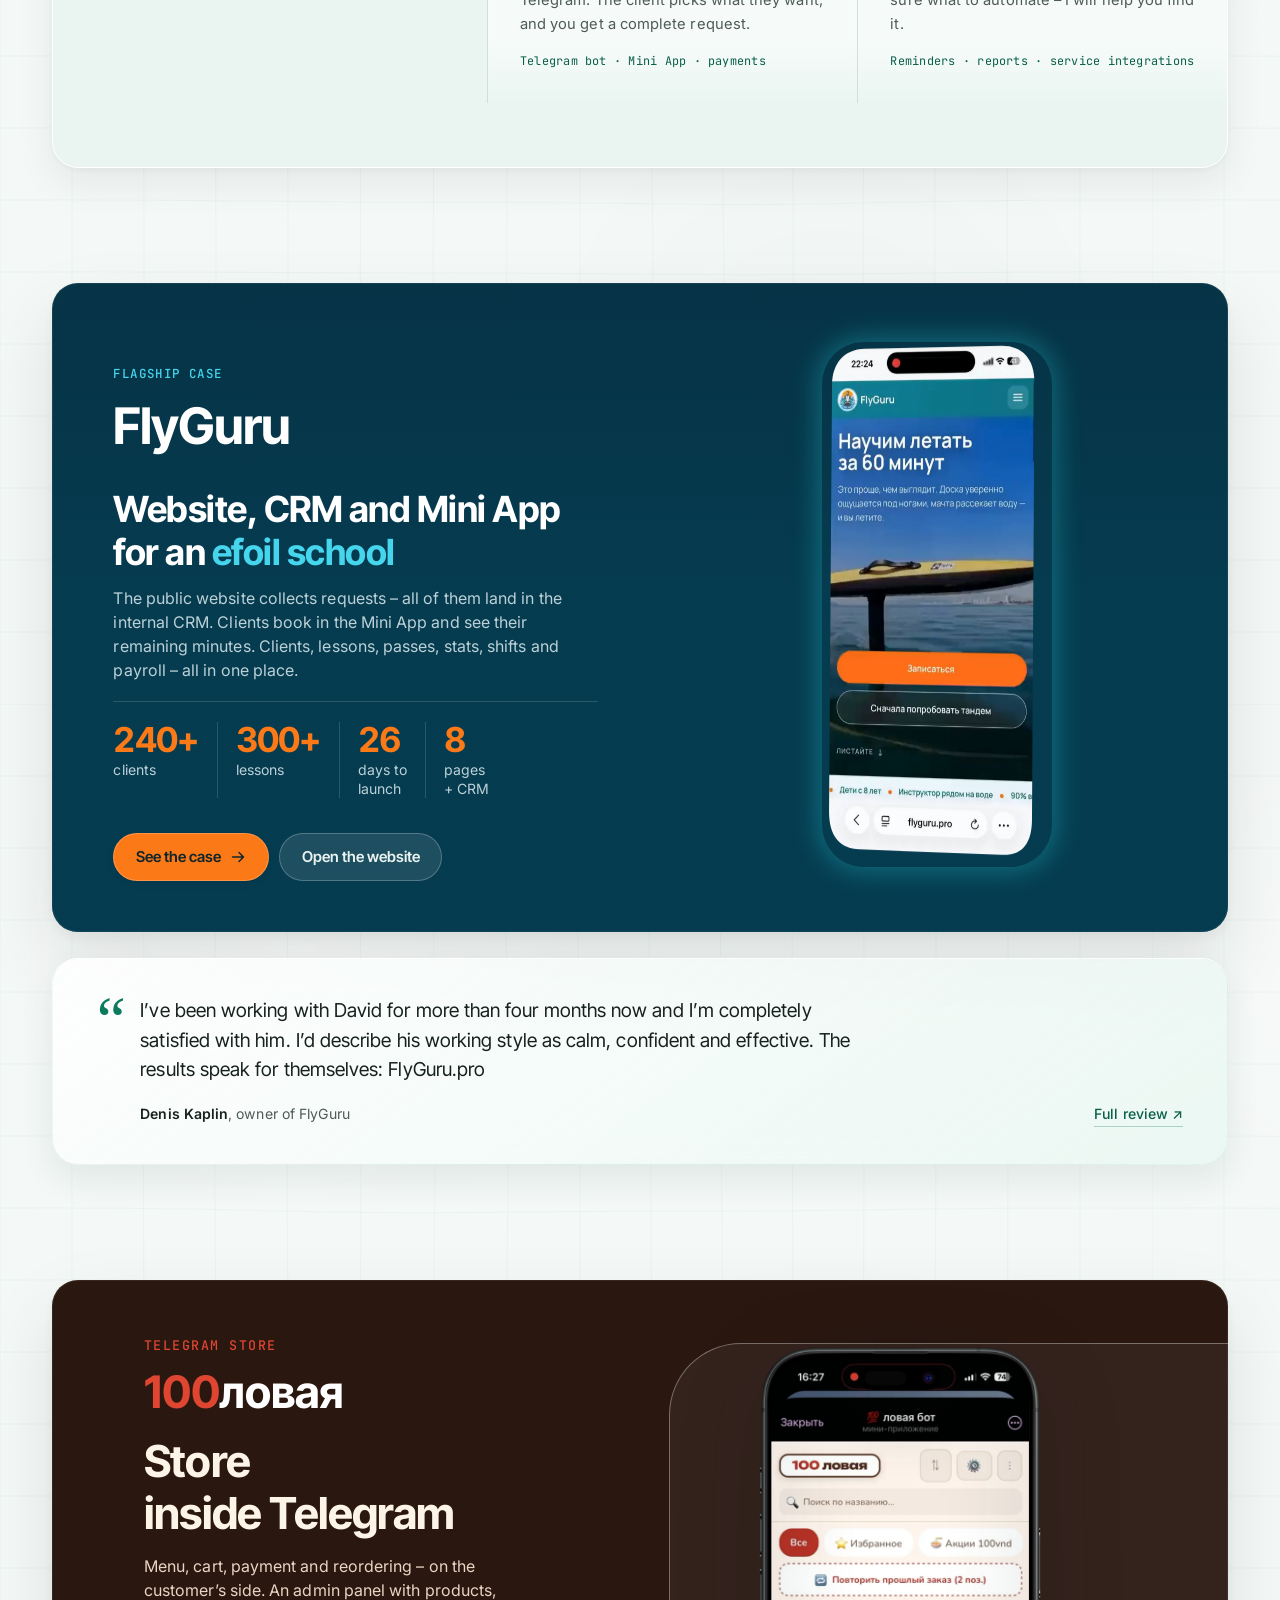
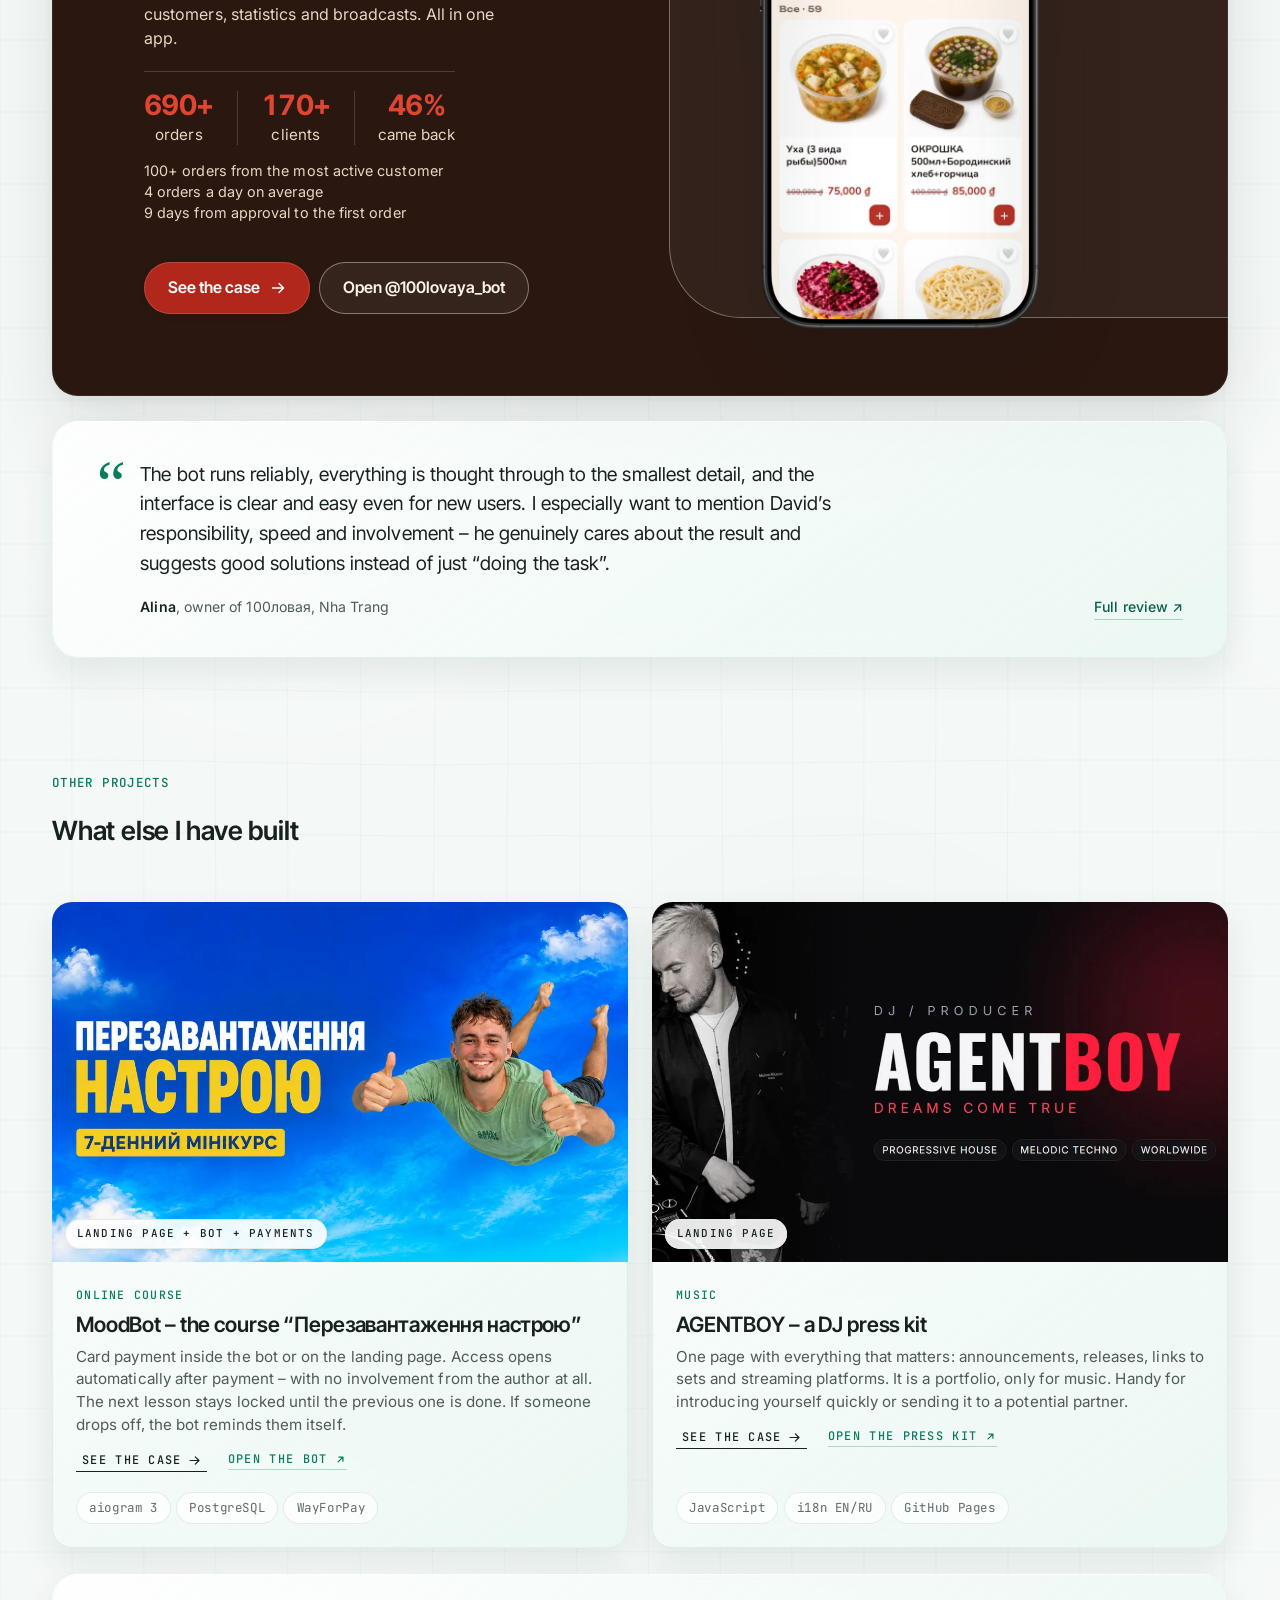
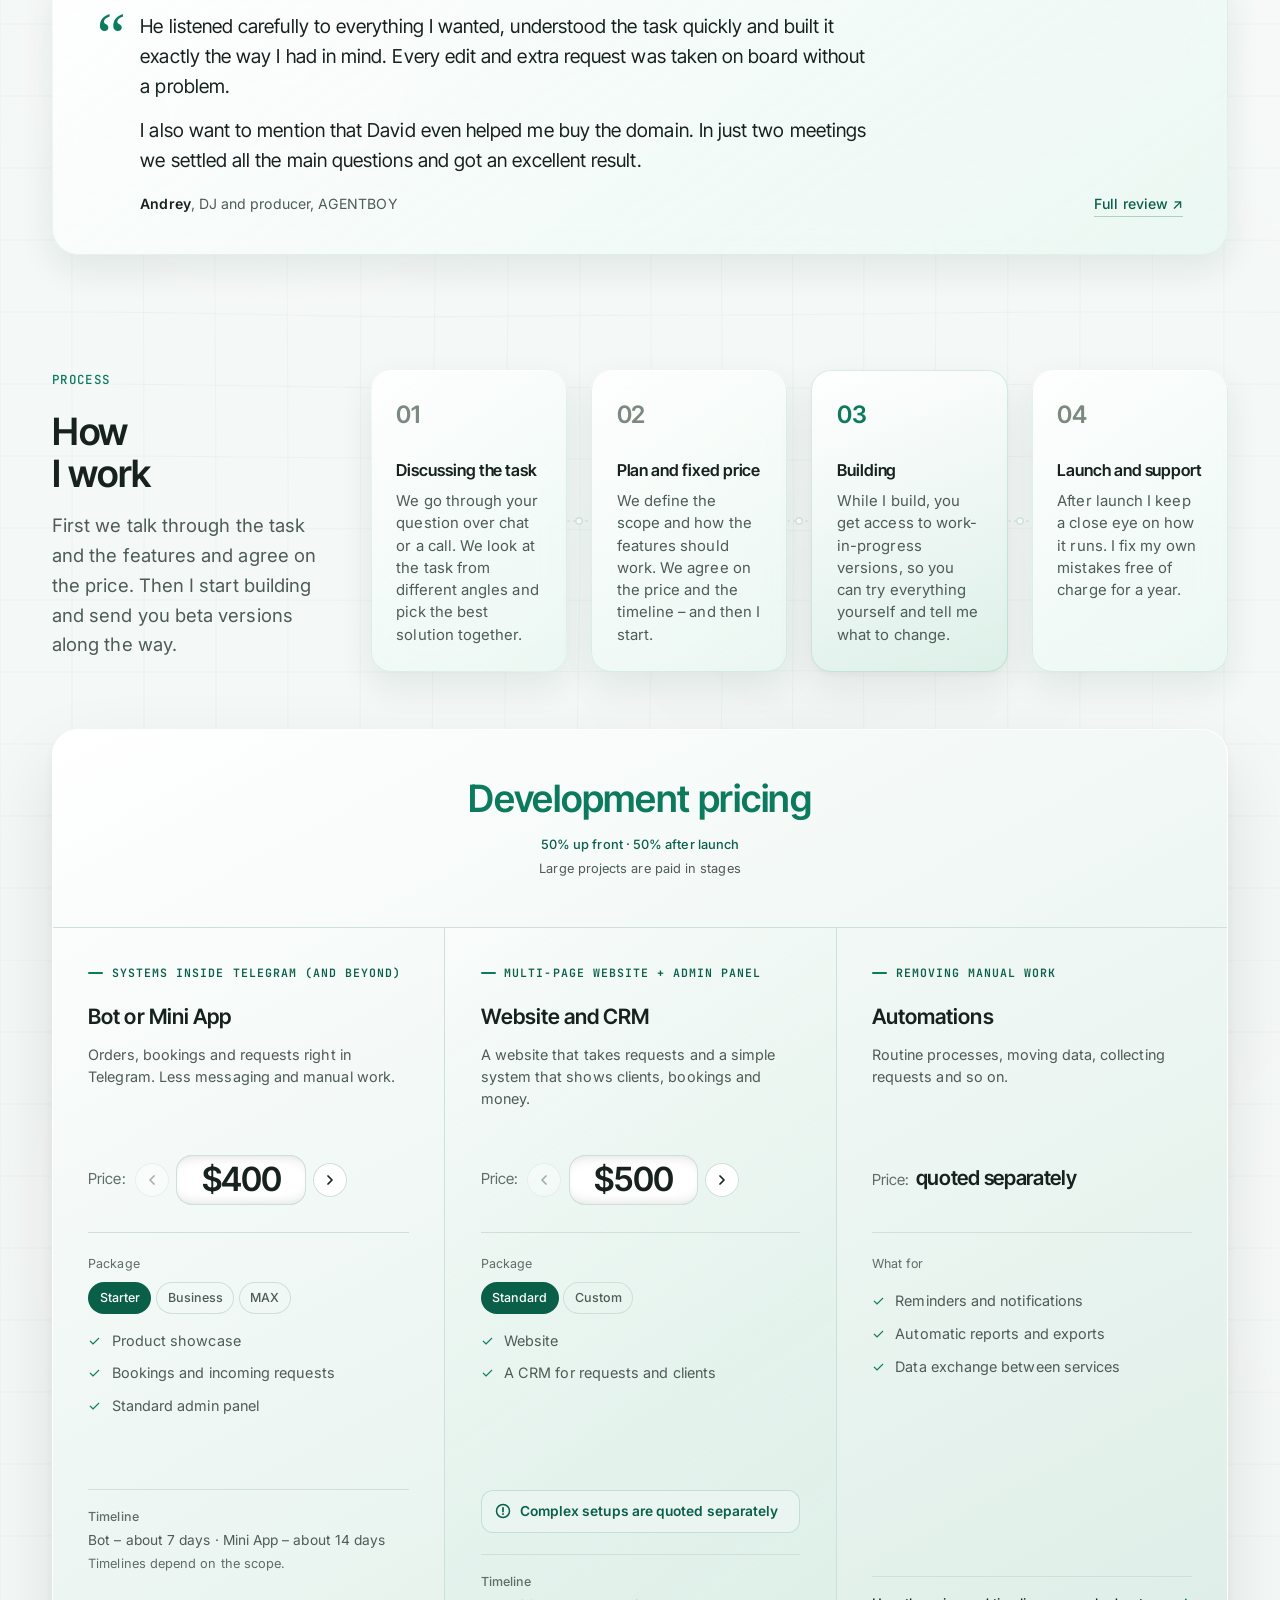
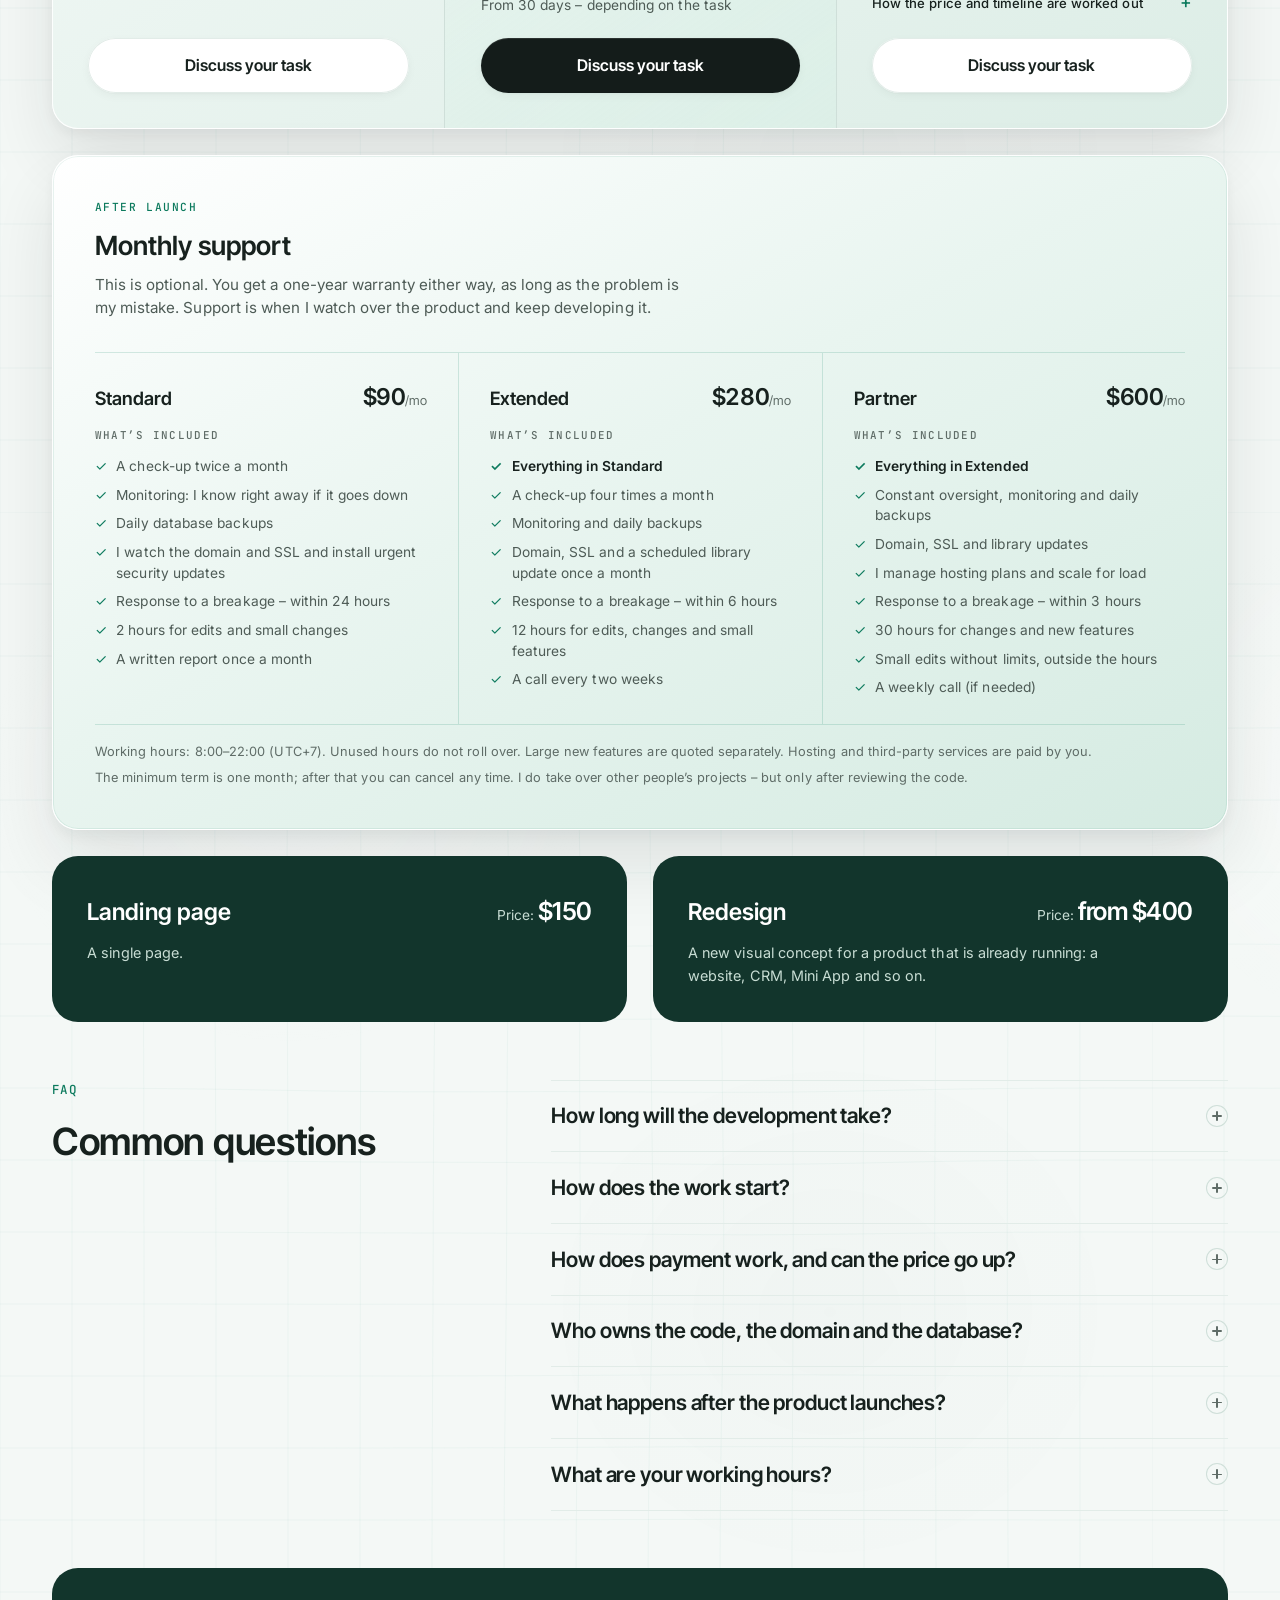
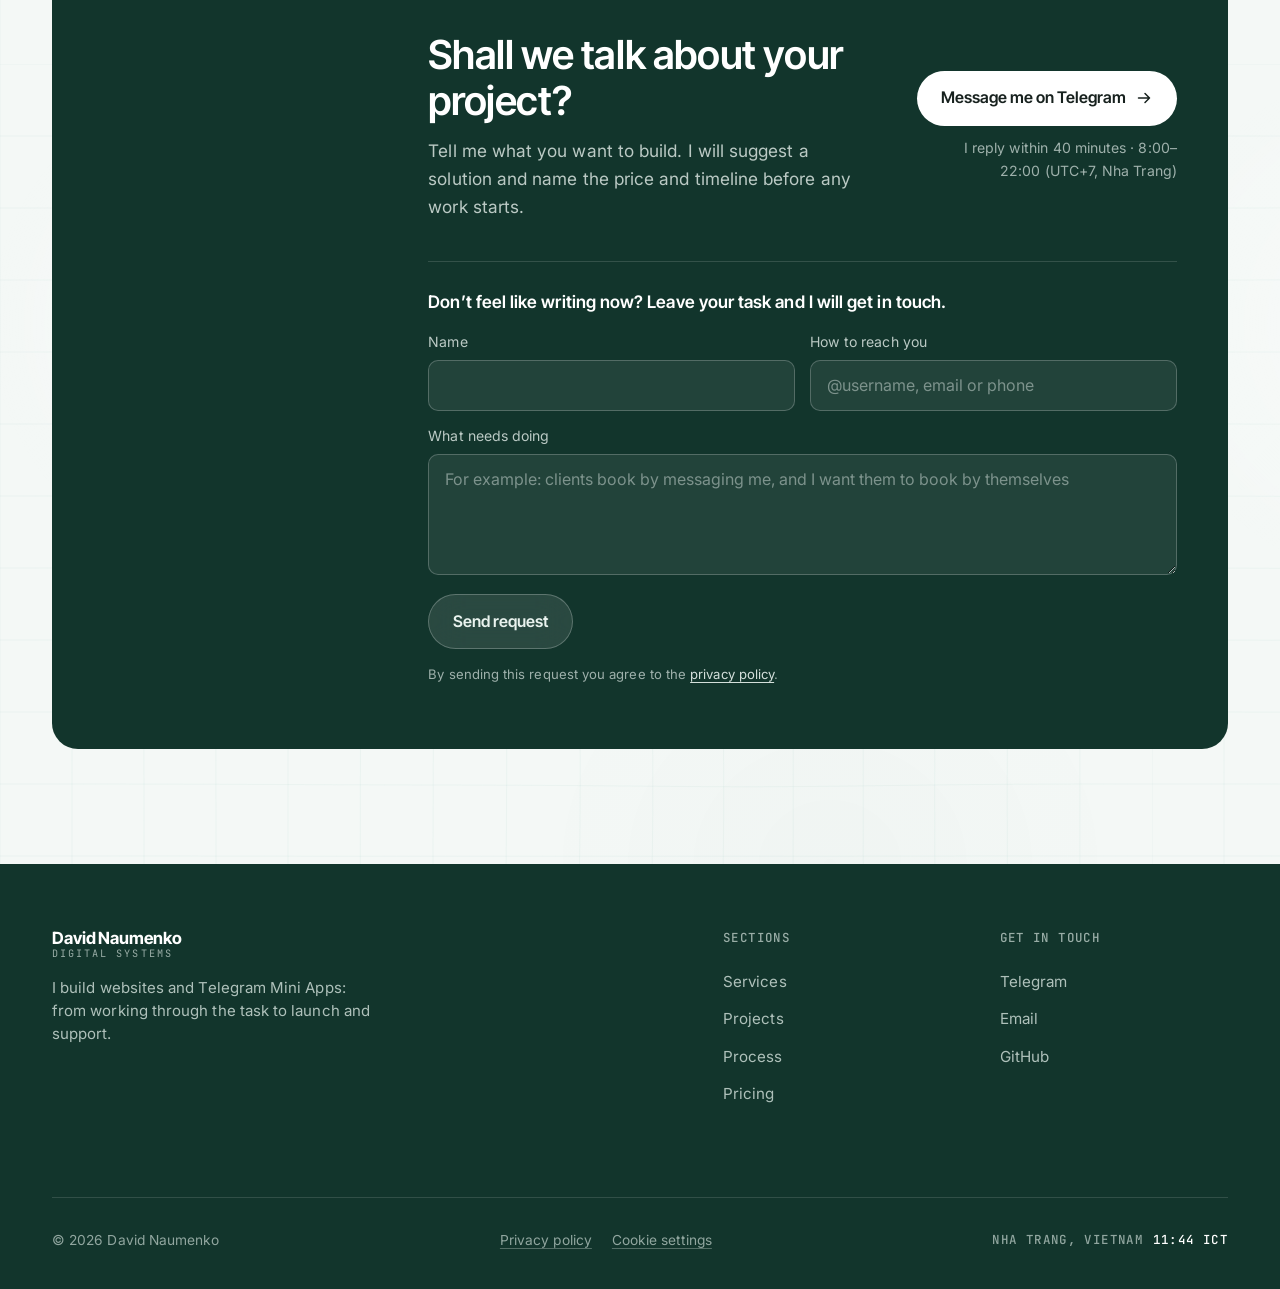
==== commit 467af4fb: "Add FlyGuru Mini App screens to case gallery Co-Authored-By: Claude Opus 5.5 <noreply@anthropic.com>" ====
--- a/en/index.html
+++ b/en/index.html
@@ -72,7 +72,7 @@
     </a>
 
     <nav class="nav" aria-label="Main navigation">
-      <a href="#solutions" class="nav__link">Systems</a>
+      <a href="#solutions" class="nav__link">Services</a>
       <a href="#work" class="nav__link">Projects</a>
       <a href="#process" class="nav__link">Process</a>
       <a href="#pricing" class="nav__link">Pricing</a>
@@ -118,7 +118,7 @@
 
 <div class="sheet" id="sheet" hidden>
   <nav class="sheet__nav" aria-label="Mobile navigation">
-    <a href="#solutions">Systems</a>
+    <a href="#solutions">Services</a>
     <a href="#work">Projects</a>
     <a href="#process">Process</a>
     <a href="#pricing">Pricing</a>
@@ -179,7 +179,7 @@
       <div class="rail__inner glass">
         <span class="rail__live">
           <span class="rail__dot" aria-hidden="true"></span>
-          Active projects
+          Projects
         </span>
         <span class="rail__sep" aria-hidden="true">/</span>
         <a class="rail__item rail__val rail__link" href="#case-100lovaya" data-case="100lovaya">100ловая Mini App</a>
@@ -232,8 +232,8 @@
     <div class="solutions__panel">
       <canvas class="water water--accent solutions__water" data-flow="basin" aria-hidden="true"></canvas>
       <header class="solutions__head reveal">
-        <h2 class="h2">Systems built around your work</h2>
-        <p class="solutions__intro">We find where manual work eats the most of your time. Then I build a tool that fits it.</p>
+        <h2 class="h2">What I can do</h2>
+        <p class="solutions__intro">We look at where manual work takes the most time and build a handy tool for exactly that.</p>
         <a href="https://t.me/davidnaumenko" class="solutions__link" target="_blank" rel="noopener">Talk through my task <span aria-hidden="true">↗</span></a>
       </header>
       <div class="sol">
@@ -244,7 +244,7 @@
         </article>
         <article class="sol__card reveal">
           <h3 class="sol__h">CRM system</h3>
-          <p>Clients, statuses, requests and stats in one place. I set up the integrations you need and keep everything as simple as it can be.</p>
+          <p>Clients, statuses, requests and stats in one place. I set up the integrations you need and make it simple to use.</p>
           <p class="sol__how">Web&nbsp;CRM&nbsp;· built&nbsp;to&nbsp;fit&nbsp;· roles&nbsp;and&nbsp;access</p>
         </article>
         <article class="sol__card reveal">
@@ -284,9 +284,9 @@
       <div class="fgh__text">
         <p class="label mono">Flagship case</p>
         <h2 class="fgh__title">FlyGuru</h2>
-        <p class="fgh__sub">Website and management system <br>for an <em>efoil school</em></p>
+        <p class="fgh__sub">Website, CRM and Mini App <br>for an <em>efoil school</em></p>
         <p class="fgh__lead">
-          The public website collects requests – all of them land in the internal CRM. Clients, lessons, passes, stats, shifts and payroll – all in one place.
+          The public website collects requests – all of them land in the internal CRM. Clients book in the Mini App and see their remaining minutes. Clients, lessons, passes, stats, shifts and payroll – all in one place.
         </p>
 
         <!-- клиенты и занятия – из боевой базы школы (Supabase); 26 дней – от первой
@@ -348,7 +348,7 @@
     <template id="case-flyguru" data-theme="flyguru">
       <div class="cv__id">
         <h2 class="cv__title" id="cv-title-flyguru">FlyGuru</h2>
-        <p class="cv__sub">Website and CRM for an efoil school in Nha Trang</p>
+        <p class="cv__sub">Website, CRM and Mini App for an efoil school in Nha Trang</p>
       </div>
 
       <section class="cv__gal" aria-label="Project screens">
@@ -389,6 +389,24 @@
           <img src="/assets/img/cases/flyguru/booking-phone.webp" width="900" height="1957" alt="The booking form on a phone" loading="lazy" decoding="async">
         </picture>
         <figcaption><b>Booking</b>The request lands in the dashboard and in the Telegram bot.</figcaption>
+      </figure>
+      <figure class="cv__slide" data-chapter="Mini App">
+        <picture>
+          <img src="/assets/img/cases/flyguru/miniapp-home-phone.webp" width="900" height="1957" alt="Home screen of the FlyGuru Mini App" loading="lazy" decoding="async">
+        </picture>
+        <figcaption><b>Mini App</b>Booking, reservations and lesson history in Telegram.</figcaption>
+      </figure>
+      <figure class="cv__slide" data-chapter="Mini App">
+        <picture>
+          <img src="/assets/img/cases/flyguru/miniapp-menu-phone.webp" width="900" height="1957" alt="The client menu in the Mini App" loading="lazy" decoding="async">
+        </picture>
+        <figcaption><b>Client menu</b>Everything a client needs on one screen.</figcaption>
+      </figure>
+      <figure class="cv__slide" data-chapter="Mini App">
+        <picture>
+          <img src="/assets/img/cases/flyguru/miniapp-booking-phone.webp" width="900" height="1957" alt="The booking form in the Mini App" loading="lazy" decoding="async">
+        </picture>
+        <figcaption><b>Booking</b>Day, time and service, the school confirms the rest.</figcaption>
       </figure>
       <figure class="cv__slide" data-chapter="CRM">
         <picture>
@@ -476,6 +494,7 @@
             <ul class="cv__list" role="list">
               <li>Website: lessons, tandem, club, price list, reviews, contacts with a map</li>
               <li>Requests from the website land in the dashboard and in a Telegram bot</li>
+              <li>Telegram Mini App: clients book and see their remaining minutes</li>
               <li>4 dashboards: admin, instructor, mechanic, SMM</li>
               <li>Opening and closing a shift with a photo</li>
               <li>Passes with a minute balance and an expiry date</li>
@@ -537,7 +556,7 @@
       <div class="p100__plate" aria-hidden="true"></div>
 
       <div class="p100__text">
-        <p class="label mono">First real project</p>
+        <p class="label mono">Telegram store</p>
 
         <h2 class="p100__h">
           <span class="p100__logo"><span class="p100__logo-num">100</span>ловая</span>
@@ -1130,29 +1149,29 @@
       <article class="plan reveal" id="plan-bot">
         <p class="plan__kind mono">Systems inside Telegram (and&nbsp;beyond)</p>
         <h3 class="plan__h">Bot or Mini App</h3>
-        <p class="plan__for">Automating orders, bookings and requests. Less manual work, more time to grow.</p>
+        <p class="plan__for">Orders, bookings and requests right in Telegram. Less messaging and manual work.</p>
         <div class="plan__price drum" data-drum data-hot="900" data-old="1100">
           <span class="drum__label">Price:</span>
           <button type="button" class="drum__arrow" data-step="-1" aria-label="Lower"><svg viewBox="0 0 14 14" fill="none" aria-hidden="true"><path d="M9 3L5 7l4 4" stroke="currentColor" stroke-width="1.7" stroke-linecap="round" stroke-linejoin="round"/></svg></button>
-          <div class="drum__win" role="slider" tabindex="0" aria-label="Price: bot or Mini App">$900</div>
+          <div class="drum__win" role="slider" tabindex="0" aria-label="Price: bot or Mini App">$400</div>
           <button type="button" class="drum__arrow" data-step="1" aria-label="Higher"><svg viewBox="0 0 14 14" fill="none" aria-hidden="true"><path d="M5 3l4 4-4 4" stroke="currentColor" stroke-width="1.7" stroke-linecap="round" stroke-linejoin="round"/></svg></button>
         </div>
         <div class="kit">
           <div class="kit__top">
             <span class="kit__label">Package</span>
             <div class="kit__chips">
-              <button type="button" class="kit__chip" data-v="400" aria-pressed="false">Starter</button>
-              <button type="button" class="kit__chip" data-v="900" aria-pressed="true">Business</button>
+              <button type="button" class="kit__chip" data-v="400" aria-pressed="true">Starter</button>
+              <button type="button" class="kit__chip" data-v="900" aria-pressed="false">Business</button>
               <button type="button" class="kit__chip" data-v="1500" aria-pressed="false">MAX</button>
             </div>
           </div>
           <div class="kit__lists">
-            <ul class="plan__list kit__list" data-v="400" role="list">
+            <ul class="plan__list kit__list is-on" data-v="400" role="list">
               <li>Product showcase</li>
               <li>Bookings and incoming requests</li>
               <li>Standard admin panel</li>
             </ul>
-            <ul class="plan__list kit__list is-on" data-v="900" role="list">
+            <ul class="plan__list kit__list" data-v="900" role="list">
               <li><b>Everything in Starter</b></li>
               <li>Client database</li>
               <li>Statistics and broadcasts</li>
@@ -1176,7 +1195,7 @@
       <article class="plan plan--on reveal" id="plan-crm">
         <p class="plan__kind mono">Multi-page website + admin panel</p>
         <h3 class="plan__h">Website and CRM</h3>
-        <p class="plan__for">Your website is the face of your company online. Its quality shows how you work.</p>
+        <p class="plan__for">A website that takes requests and a simple system that shows clients, bookings and money.</p>
         <div class="plan__price drum" data-drum>
           <span class="drum__label">Price:</span>
           <button type="button" class="drum__arrow" data-step="-1" aria-label="Lower"><svg viewBox="0 0 14 14" fill="none" aria-hidden="true"><path d="M9 3L5 7l4 4" stroke="currentColor" stroke-width="1.7" stroke-linecap="round" stroke-linejoin="round"/></svg></button>
@@ -1212,7 +1231,7 @@
       </article>
 
       <article class="plan reveal" id="plan-auto">
-        <p class="plan__kind mono">Clearing out routine and manual work</p>
+        <p class="plan__kind mono">Removing manual work</p>
         <h3 class="plan__h">Automations</h3>
         <p class="plan__for">Routine processes, moving data, collecting requests and so&nbsp;on.</p>
         <p class="plan__price plan__price--calc">Price: <span>quoted separately</span></p>
@@ -1452,7 +1471,7 @@
     <nav class="footer__col" aria-label="Footer navigation">
       <p class="footer__col-h">Sections</p>
       <ul class="footer__list" role="list">
-        <li><a href="#solutions">Systems</a></li>
+        <li><a href="#solutions">Services</a></li>
         <li><a href="#work">Projects</a></li>
         <li><a href="#process">Process</a></li>
         <li><a href="#pricing">Pricing</a></li>
--- a/style.css
+++ b/style.css
@@ -1099,27 +1099,30 @@
 
 /* ============================================================
    COOKIE-БАННЕР
-   Плашка на бумаге, но фон сплошной: баннер лежит поверх текста и
-   кнопок, и даже 3 % прозрачности давали читаемую кашу под ним. На телефоне – полоса по ширине
-   экрана, с 600 px – карточка в левом нижнем углу. Ниже мобильного
-   меню (99), чтобы не лечь поверх него.
+   Компактная полоска внизу экрана. Фон сплошной: баннер лежит поверх
+   текста и кнопок, и даже 3 % прозрачности давали читаемую кашу под ним.
+   Высота ограничена первым экраном: на 393×659 полоска не должна
+   закрывать кнопку «Написать в Telegram». С 720 px текст и кнопки идут
+   в одну строку. Ниже мобильного меню (99), чтобы не лечь поверх него.
    ============================================================ */
 .cc {
   position: fixed; z-index: 90;
-  left: 12px; right: 12px; bottom: calc(12px + env(safe-area-inset-bottom, 0px));
-  display: grid; gap: .65rem;
-  padding: 1.1rem 1.15rem 1.15rem;
+  left: 8px; right: 8px; bottom: calc(8px + env(safe-area-inset-bottom, 0px));
+  display: grid; gap: .45rem;
+  max-height: calc(100dvh - 16px); overflow-y: auto;
+  padding: .6rem .8rem .65rem;
   background: var(--card);
   border: 1px solid var(--line);
-  border-radius: var(--r-lg);
+  border-radius: var(--r);
   box-shadow: var(--sh-3);
   color: var(--ink);
   animation: cc-in .45s var(--ease) both;
 }
 .cc[hidden], .cc [hidden] { display: none; }
 .cc:focus { outline: none; }
-.cc__title { font-family: var(--f-display); font-weight: 600; font-size: 1.04rem; line-height: 1.3; }
-.cc__text { font-size: .92rem; line-height: 1.5; color: var(--ink-soft); }
+/* заголовок остаётся подписью окна для скринридера, на экране занял бы строку */
+.cc__title { position: absolute; width: 1px; height: 1px; overflow: hidden; clip-path: inset(50%); white-space: nowrap; }
+.cc__text { font-size: .8rem; line-height: 1.4; color: var(--ink-soft); }
 .cc__text a, .cc__more { color: var(--green); text-decoration: underline; text-underline-offset: 3px; }
 .cc__prefs { display: grid; border-top: 1px solid var(--line); }
 .cc__opt { display: flex; align-items: center; justify-content: space-between; gap: 1rem; padding-block: .75rem; border-bottom: 1px solid var(--line); }
@@ -1140,19 +1143,23 @@
 }
 .cc__switch:checked { background: var(--green); }
 .cc__switch:checked::after { transform: translateX(18px); }
-.cc__actions { display: flex; flex-wrap: wrap; align-items: center; gap: .55rem; margin-top: .15rem; }
-.cc__more { font-size: .92rem; padding: .45rem .35rem; }
+.cc__actions { display: flex; flex-wrap: nowrap; align-items: center; gap: .45rem; }
+.cc__actions .btn { padding-block: .45rem; font-size: .84rem; }
+.cc__more { flex: none; font-size: .84rem; padding: .35rem .25rem; }
 @keyframes cc-in { from { opacity: 0; transform: translateY(14px); } }
 @media (max-width: 599px) {
   /* «Принять» и «Отклонить» одной ширины: отказ не должен выглядеть мельче */
   .cc__actions .btn { flex: 1 1 0; }
 }
-@media (min-width: 600px) {
+@media (min-width: 720px) {
   .cc {
-    left: 20px; right: auto; bottom: calc(20px + env(safe-area-inset-bottom, 0px));
-    width: min(26rem, calc(100% - 40px));
-    padding: 1.3rem 1.4rem 1.35rem;
+    left: 16px; right: 16px; bottom: calc(12px + env(safe-area-inset-bottom, 0px));
+    grid-template-columns: minmax(0, 1fr) auto; align-items: center; column-gap: 1.25rem;
+    max-width: 62rem; margin-inline: auto;
+    padding: .6rem .7rem .6rem 1.1rem;
   }
+  .cc__prefs { grid-column: 1 / -1; }
+  .cc__actions { grid-column: 2; }
 }
 
 /* ============================================================
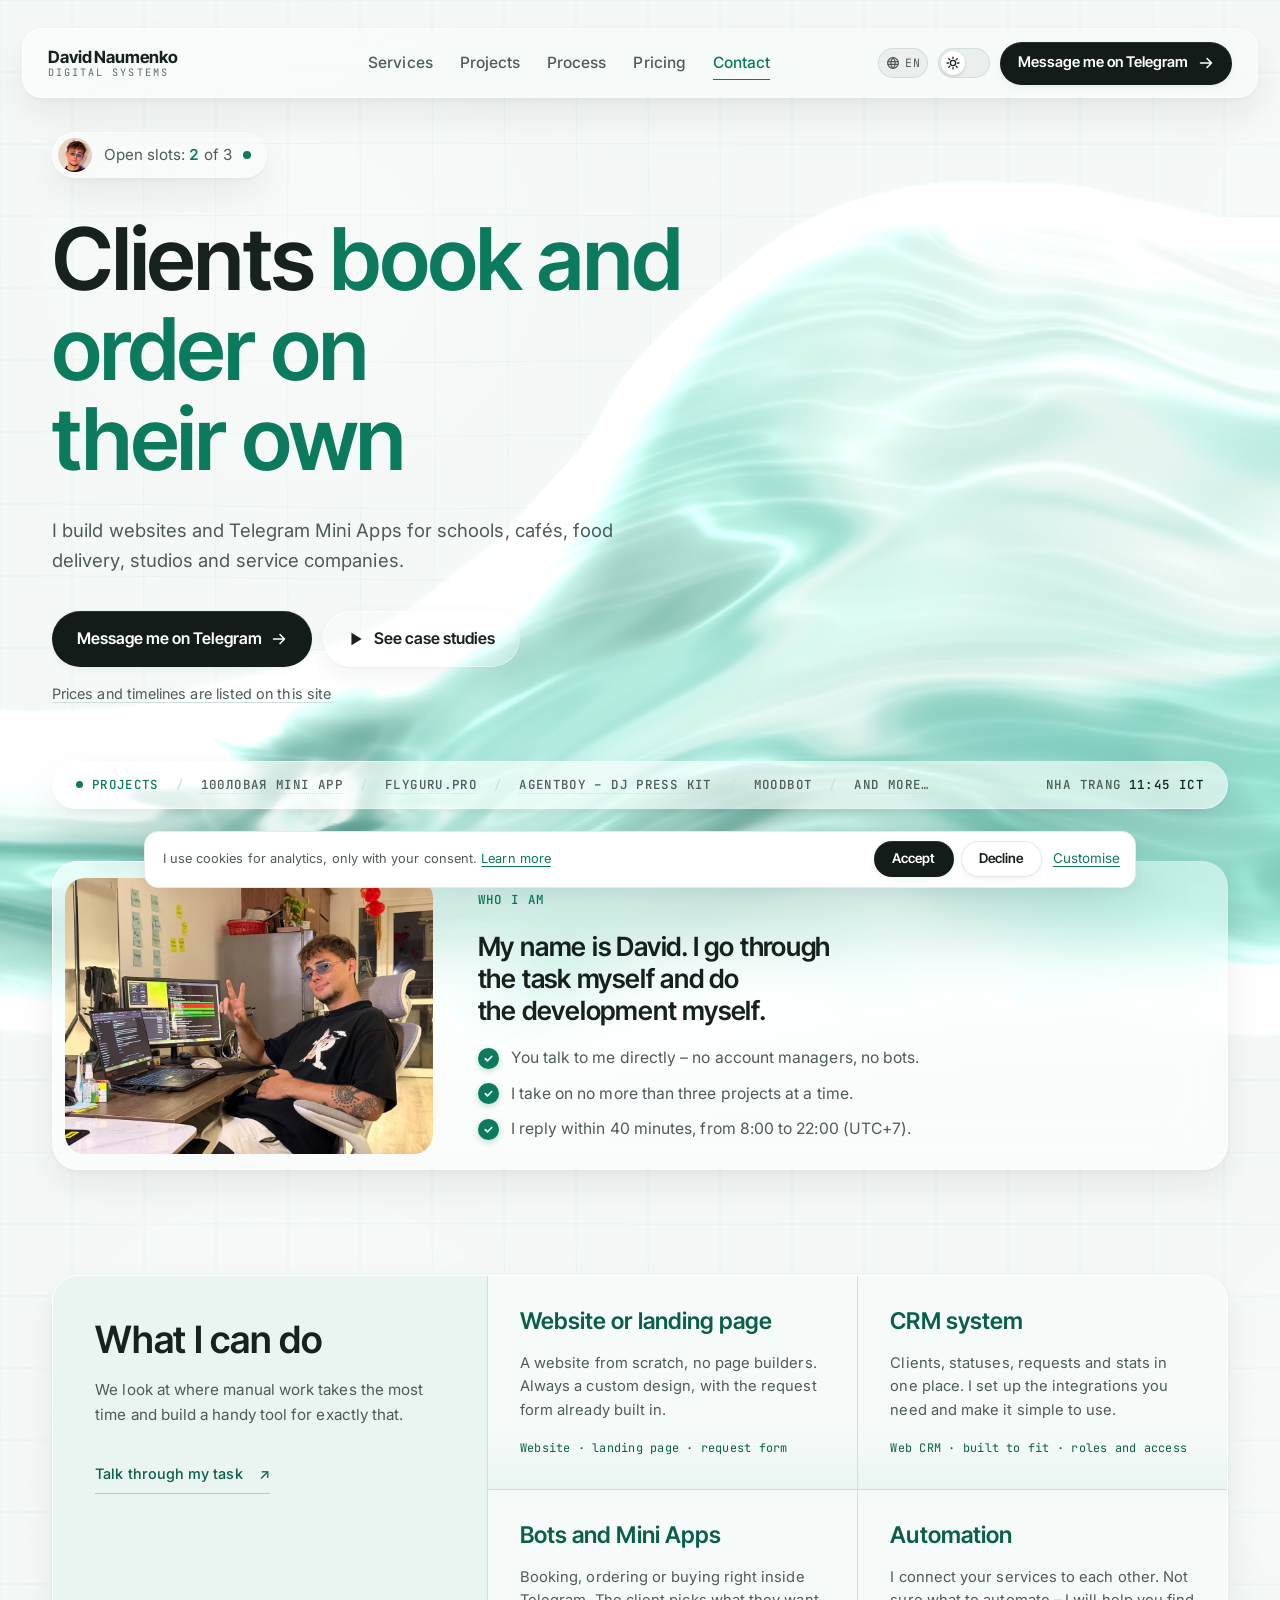
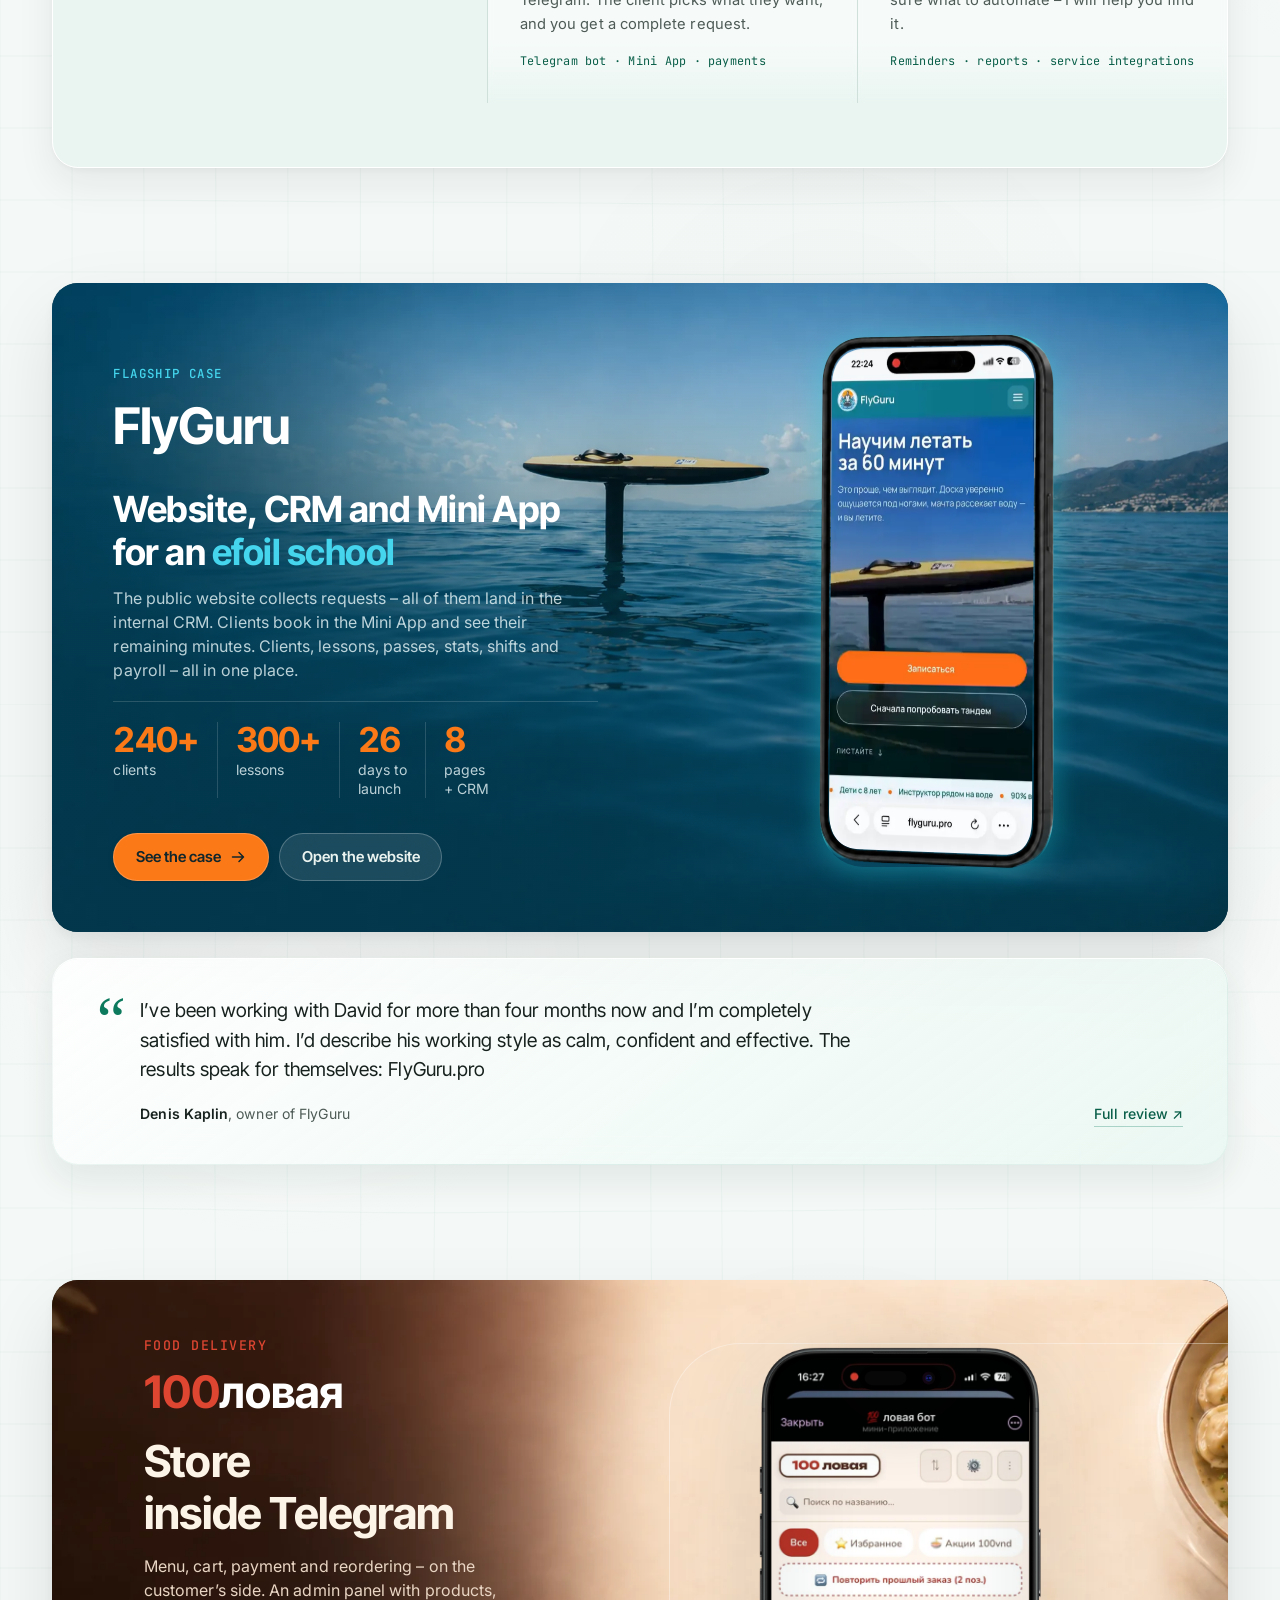
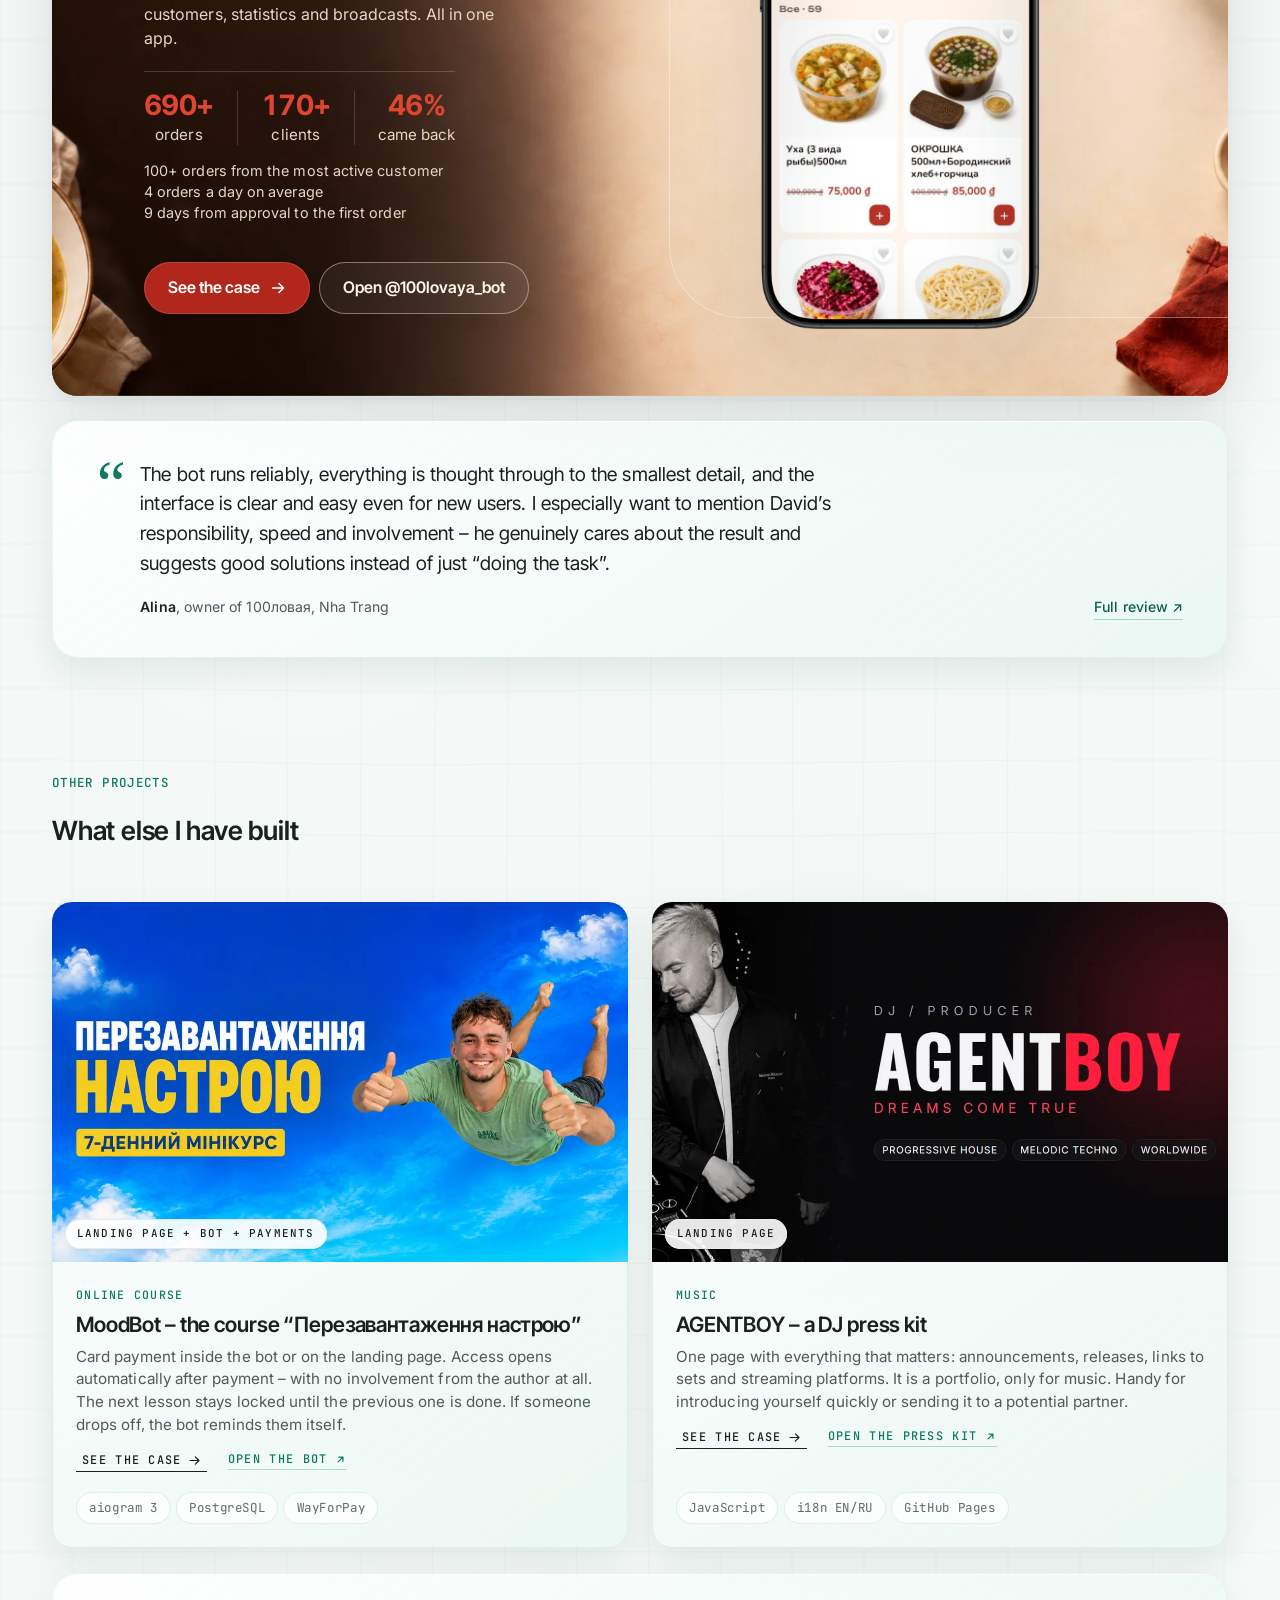
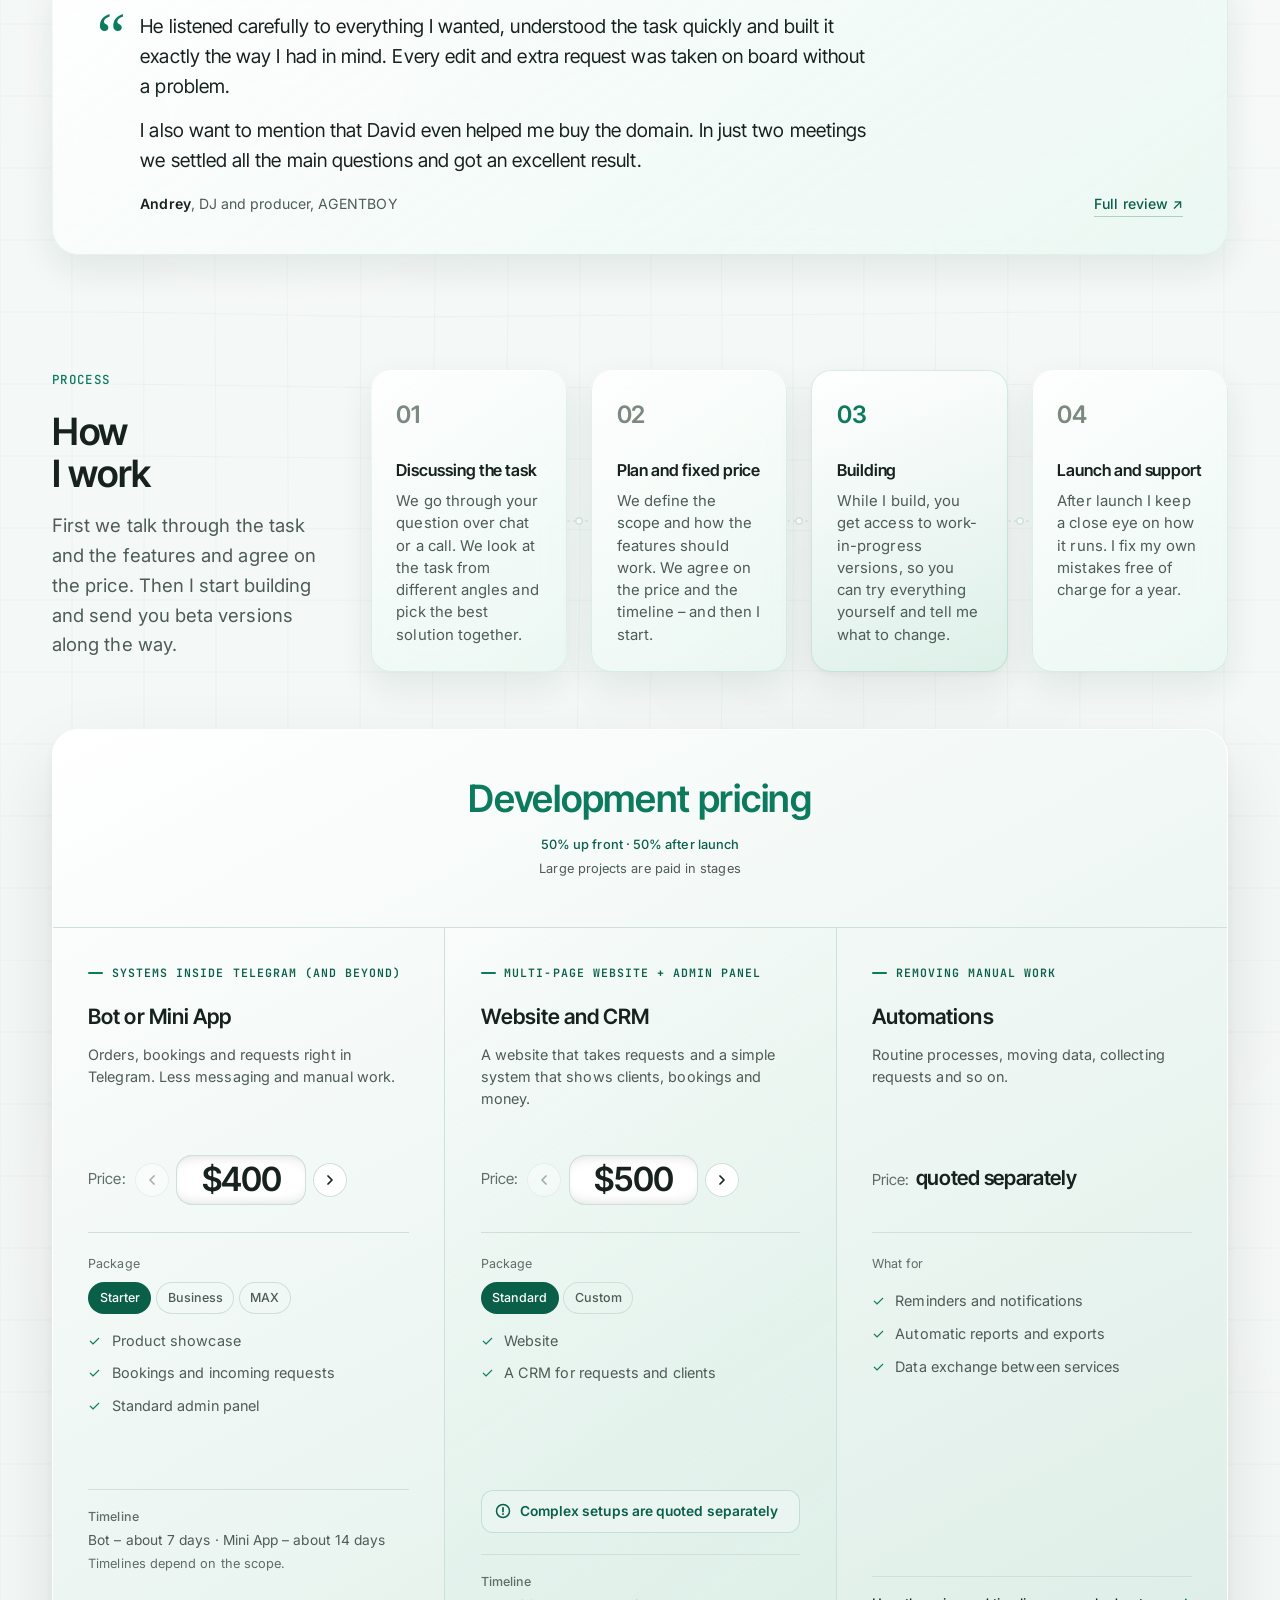
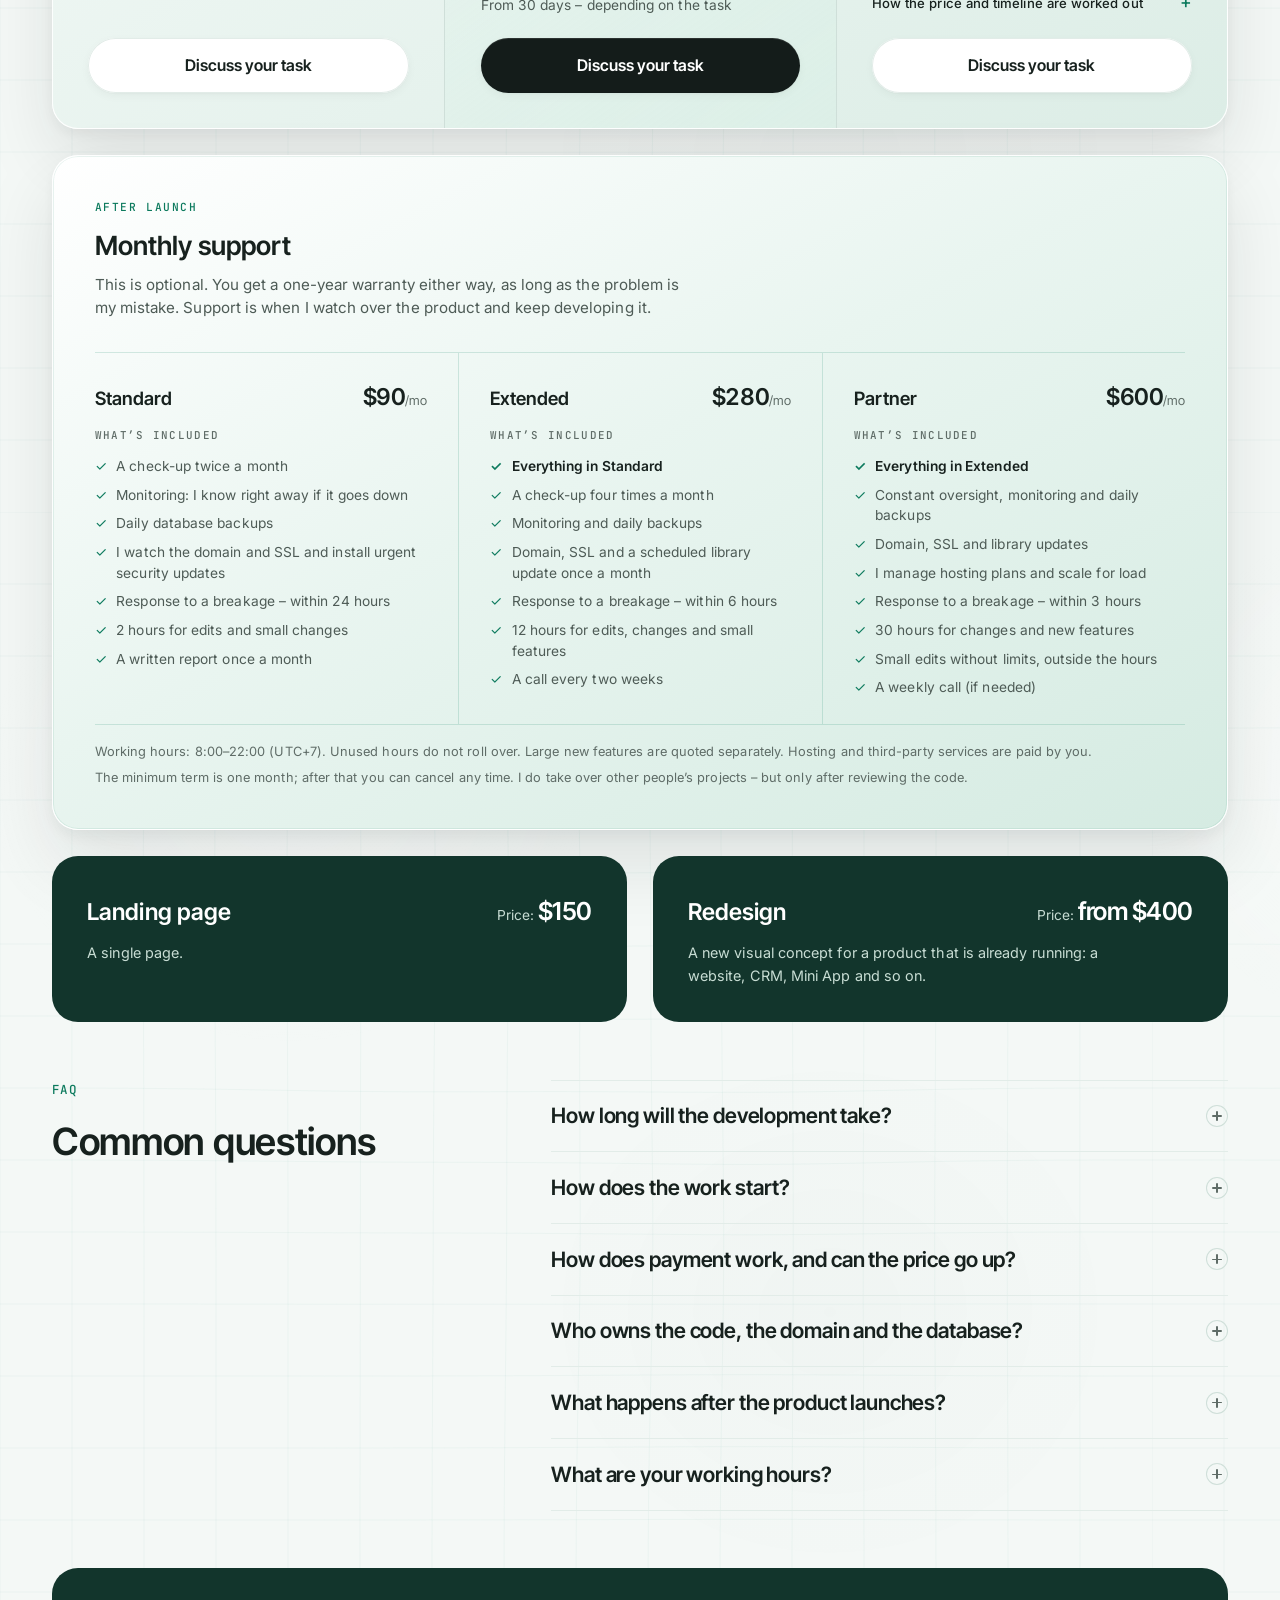
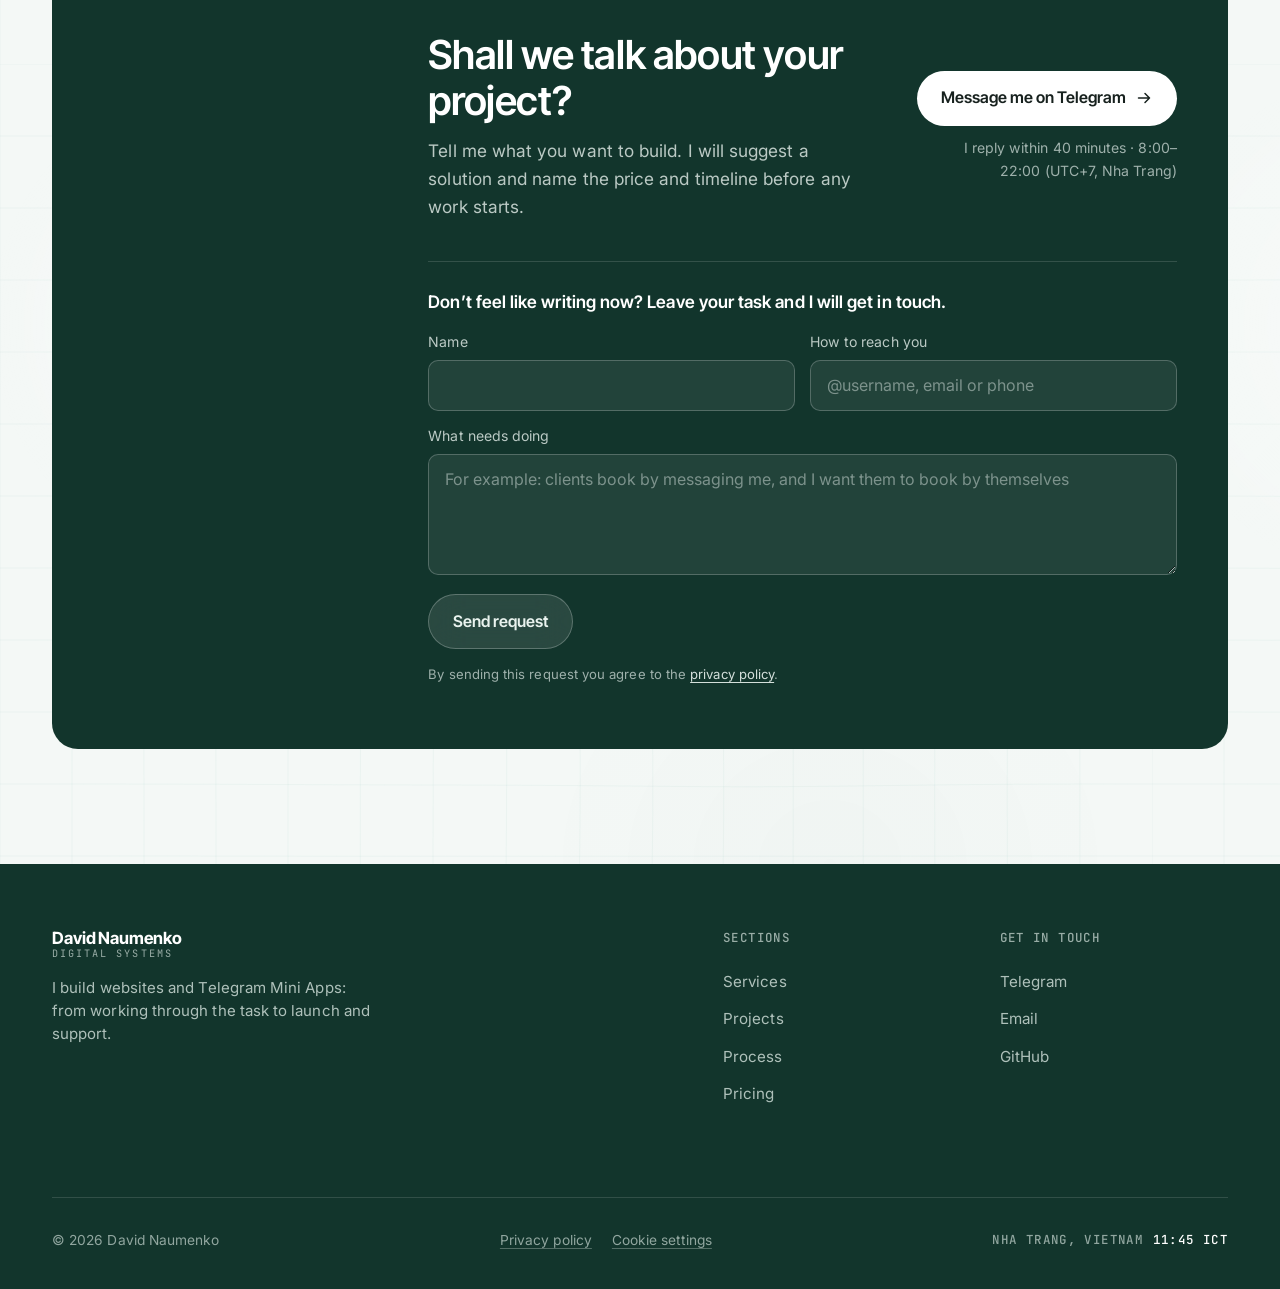
==== commit 27ef88bb: "Shorten cookie text and relabel 100lovaya card Label the card "Food delivery" to avoid repeating its" ====
--- a/en/index.html
+++ b/en/index.html
@@ -556,7 +556,7 @@
       <div class="p100__plate" aria-hidden="true"></div>
 
       <div class="p100__text">
-        <p class="label mono">Telegram store</p>
+        <p class="label mono">Food delivery</p>
 
         <h2 class="p100__h">
           <span class="p100__logo"><span class="p100__logo-num">100</span>ловая</span>
@@ -1531,7 +1531,7 @@
      показывается, и аналитика тоже не работает. -->
 <aside class="cc" id="cookies" aria-labelledby="cc-title" hidden>
   <p class="cc__title" id="cc-title">Cookies on this site</p>
-  <p class="cc__text">I use Google Analytics to see which sections are useful and which are not. It sets cookies – I will only turn them on if you agree. <a href="/en/privacy.html#cookies">Learn more</a></p>
+  <p class="cc__text">I use cookies for analytics, only with your consent. <a href="/en/privacy.html#cookies">Learn more</a></p>
   <div class="cc__prefs" id="cc-prefs" hidden>
     <div class="cc__opt">
       <span class="cc__opt-text"><b>Essential</b>They remember your choice in this window.</span>
